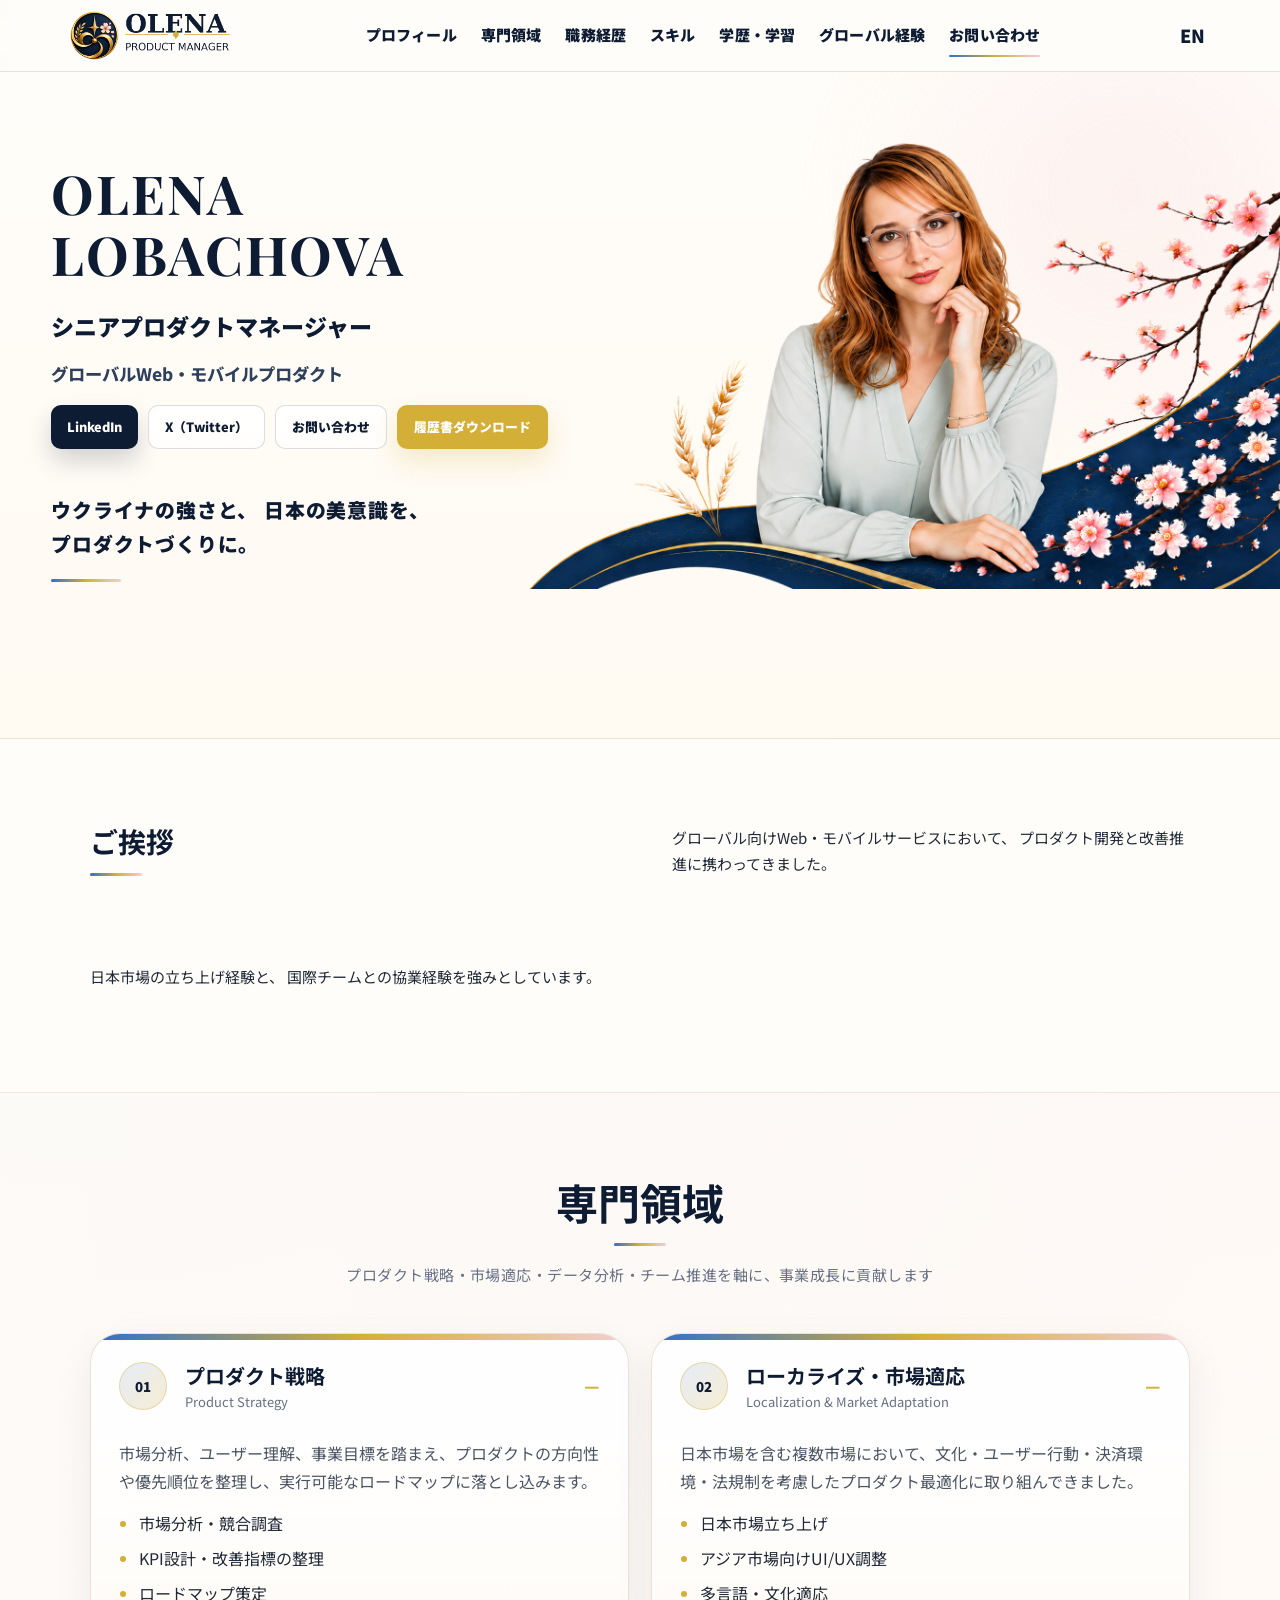
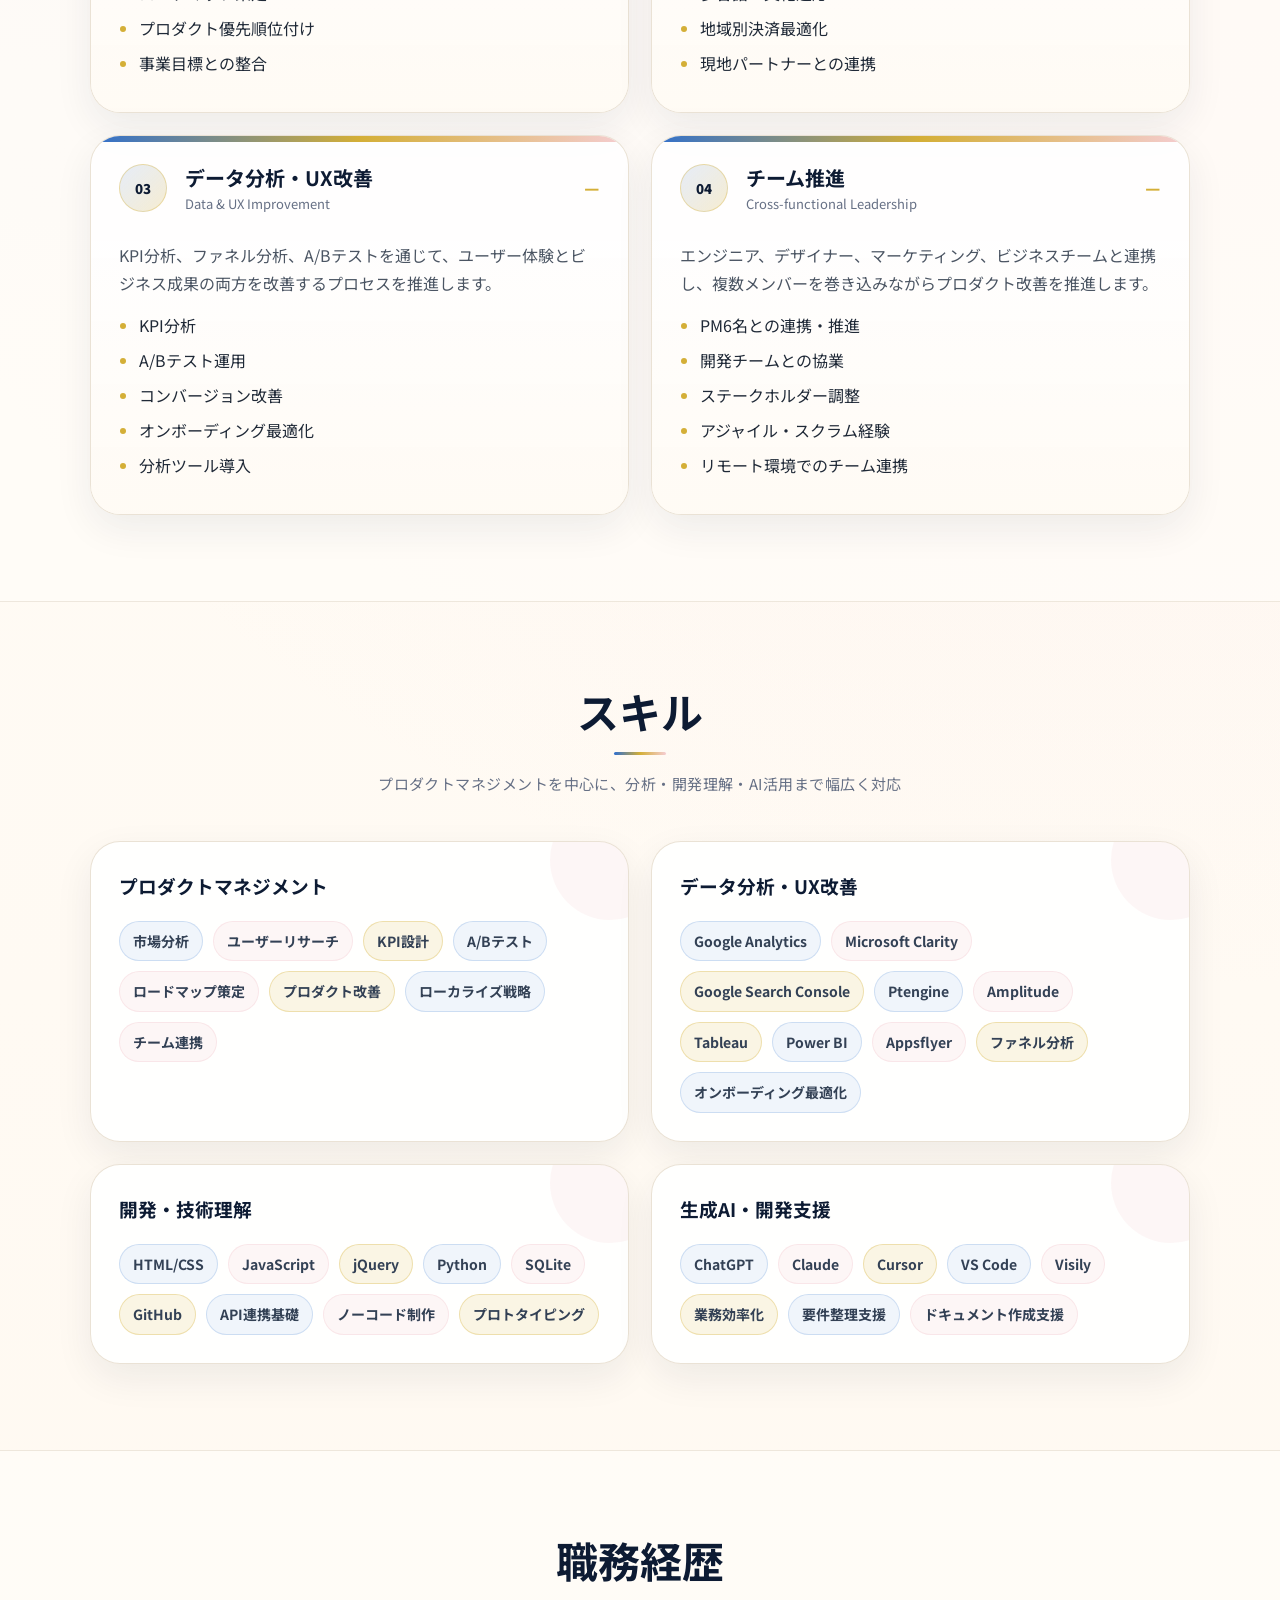
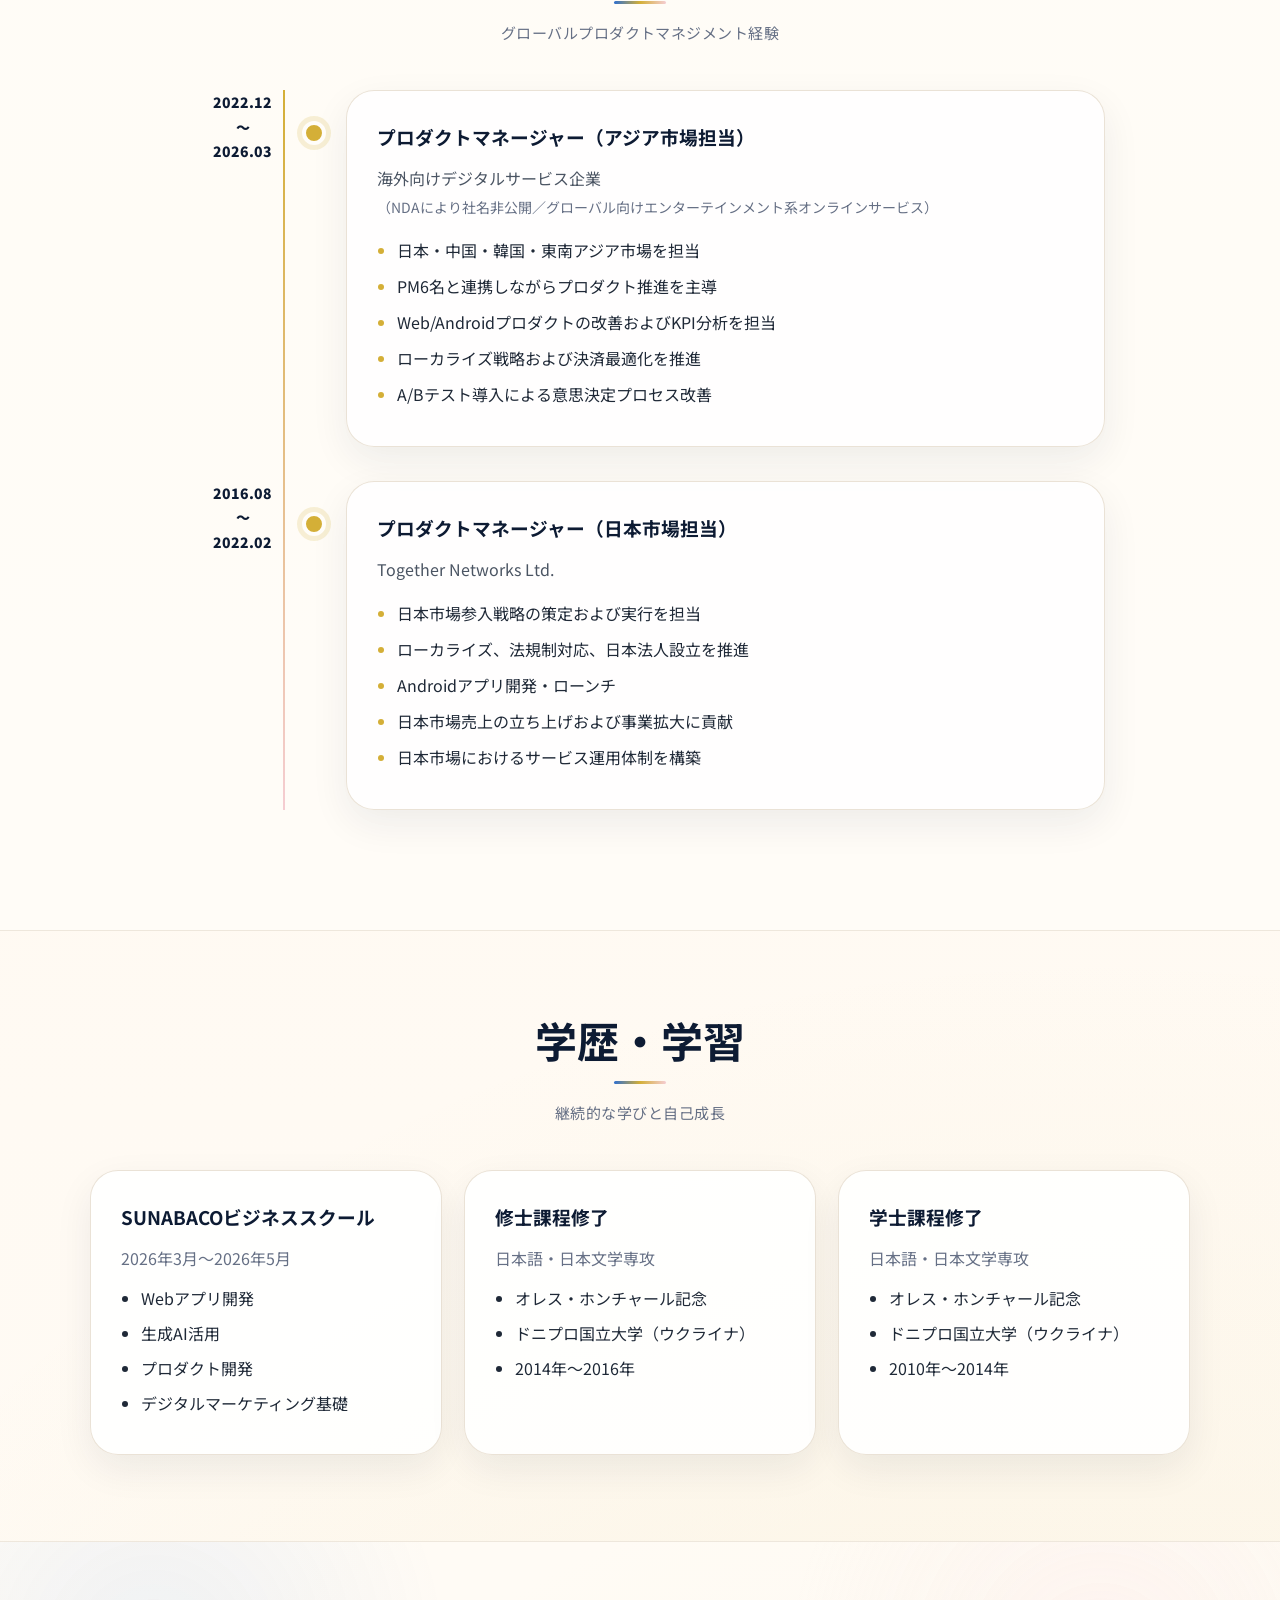
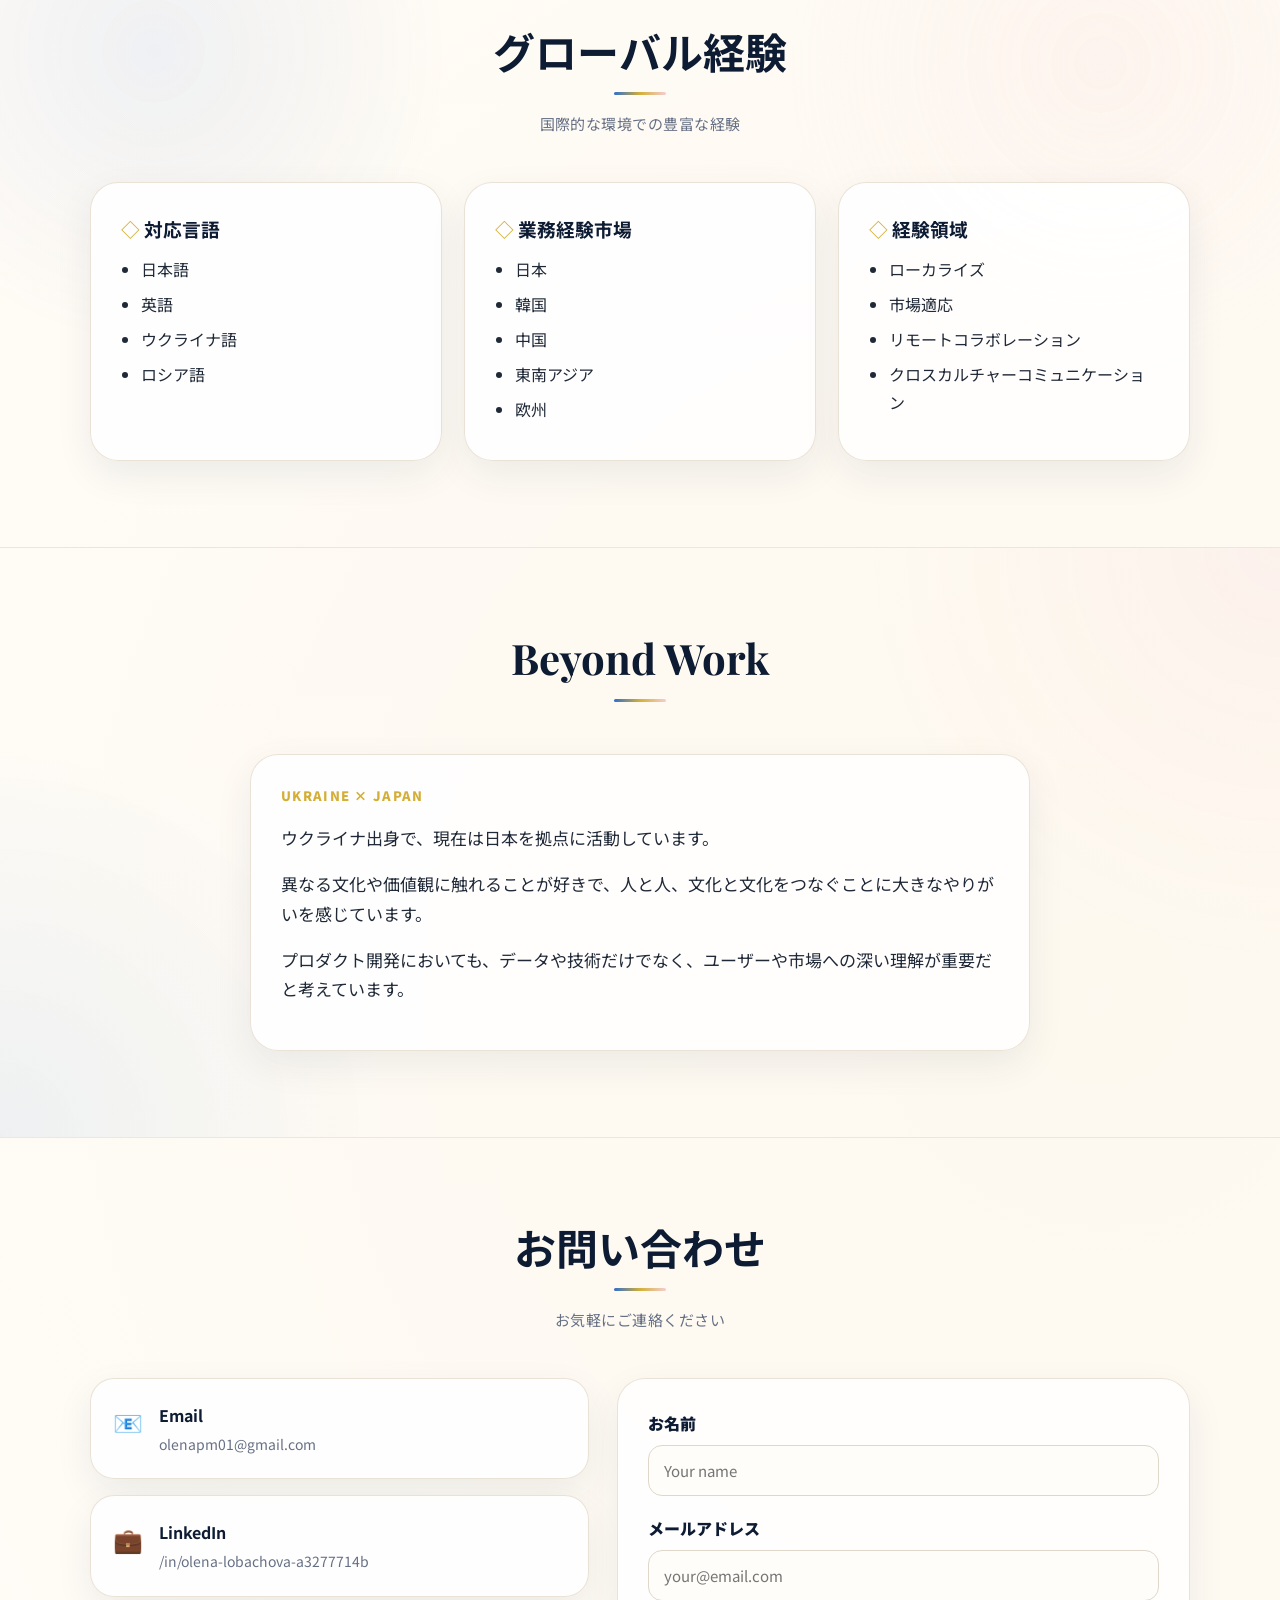
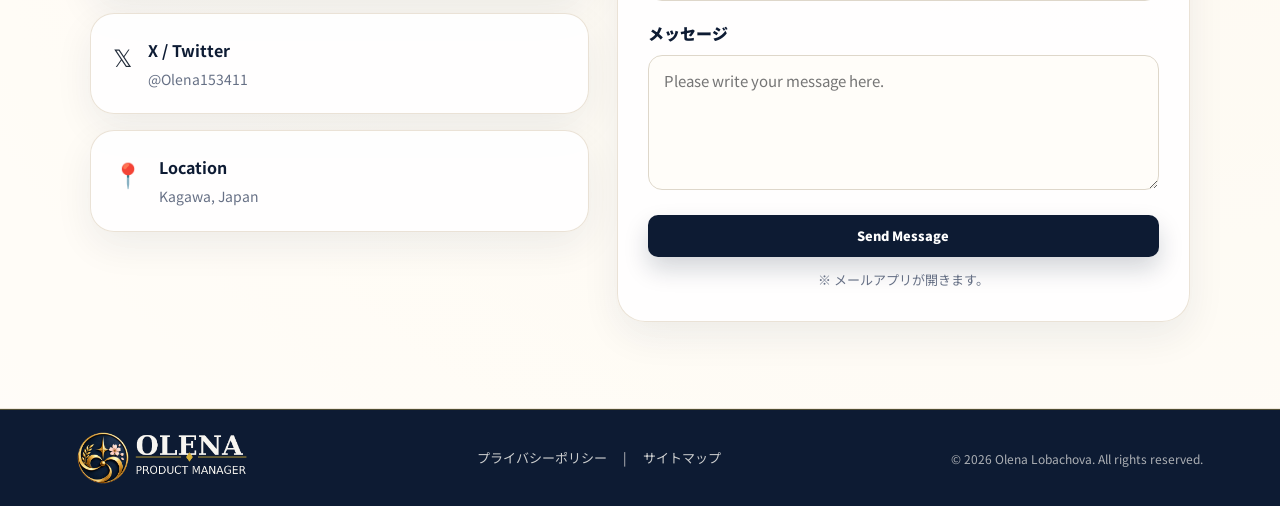
==== index.html @ eaf7e224 "Fix Bug with Menu, Add Resume_JA" ====
<!DOCTYPE html>
<html lang="ja">
<head>
    <meta charset="UTF-8">
    <meta name="viewport" content="width=device-width, initial-scale=1.0">

    <title>Olena Lobachova | Senior Product Manager</title>

    <meta name="description" content="Senior Product Manager based in Japan, specializing in global web and mobile products, product strategy, localization, KPI-driven improvement and cross-functional collaboration.">
    <meta name="keywords" content="Product Manager, Senior Product Manager, Global Products, Web Products, Mobile Products, Japan, Kagawa, Localization, Product Strategy, KPI, UX, AI Tools">
    <meta name="author" content="Olena Lobachova">

    <!-- Open Graph -->
    <meta property="og:title" content="Olena Lobachova | Senior Product Manager">
    <meta property="og:description" content="Senior Product Manager for global web and mobile products. Based in Japan.">
    <meta property="og:type" content="website">
    <meta property="og:image" content="assets/og-image.png">
    <meta property="og:url" content="https://your-github-username.github.io/your-repository-name/">

    <!-- Twitter / X Card -->
    <meta name="twitter:card" content="summary_large_image">
    <meta name="twitter:title" content="Olena Lobachova | Senior Product Manager">
    <meta name="twitter:description" content="Senior Product Manager for global web and mobile products. Based in Japan.">
    <meta name="twitter:image" content="assets/og-image.png">

    <!-- Favicon -->
    <link rel="icon" href="assets/favicon/favicon.ico" sizes="any">
    <link rel="icon" href="assets/favicon/favicon.svg" type="image/svg+xml">
    <link rel="apple-touch-icon" href="assets/favicon/apple-touch-icon.png">
    <link rel="manifest" href="assets/favicon/site.webmanifest">
    <meta name="theme-color" content="#0D1B33">

    <!-- Fonts -->
    <link rel="preconnect" href="https://fonts.googleapis.com">
    <link rel="preconnect" href="https://fonts.gstatic.com" crossorigin>
    <link href="https://fonts.googleapis.com/css2?family=Noto+Sans+JP:wght@400;500;700&family=Playfair+Display:wght@600;700&display=swap" rel="stylesheet">

    <link rel="stylesheet" href="css/style.css">
</head>

<body>

<div class="site-decor" aria-hidden="true">
    <div class="decor-circle decor-blue"></div>
    <div class="decor-circle decor-gold"></div>
    <div class="decor-circle decor-sakura"></div>
    <div class="ukraine-pattern"></div>
    <div class="japan-pattern"></div>
</div>

<header class="header">

    <a href="index.html" class="header-logo header-logo-desktop" aria-label="Olena Lobachova Home">
        <img src="assets/brand/logo-horizontal-light.png" alt="Olena Lobachova logo">
    </a>

    <a href="index.html" class="header-logo header-logo-mobile" aria-label="Olena Lobachova Home">
        <img src="assets/brand/logo-horizontal-light.png" alt="Olena Lobachova logo">
    </a>

    <nav class="desktop-nav">
        <a href="#about">プロフィール</a>
        <a href="#expertise">専門領域</a>
        <a href="#experience">職務経歴</a>
        <a href="#skills">スキル</a>
        <a href="#education">学歴・学習</a>
        <a href="#global">グローバル経験</a>
        <a href="#contact">お問い合わせ</a>
    </nav>

    <div class="header-right">

        <a href="en.html" id="langToggle" class="lang-btn">
            EN
        </a>

        <button id="menuBtn" class="menu-btn" aria-label="Open menu">
            <span></span>
            <span></span>
            <span></span>
        </button>

    </div>

</header>

<div id="menuOverlay" class="menu-overlay"></div>

<div id="mobileMenu" class="mobile-menu">

    <a href="#about" class="mobile-menu-link">
        <img src="assets/icons/profile.svg" alt="" class="mobile-menu-icon">
        <span>プロフィール</span>
    </a>

    <a href="#expertise" class="mobile-menu-link">
        <img src="assets/icons/expertise.svg" alt="" class="mobile-menu-icon">
        <span>専門領域</span>
    </a>

    <a href="#experience" class="mobile-menu-link">
        <img src="assets/icons/experience.svg" alt="" class="mobile-menu-icon">
        <span>職務経歴</span>
    </a>

    <a href="#skills" class="mobile-menu-link">
        <img src="assets/icons/skills.svg" alt="" class="mobile-menu-icon">
        <span>スキル</span>
    </a>

    <a href="#education" class="mobile-menu-link">
        <img src="assets/icons/education.svg" alt="" class="mobile-menu-icon">
        <span>学歴・学習</span>
    </a>

    <a href="#global" class="mobile-menu-link">
        <img src="assets/icons/global.svg" alt="" class="mobile-menu-icon">
        <span>グローバル経験</span>
    </a>

    <a href="#contact" class="mobile-menu-link">
        <img src="assets/icons/contact.svg" alt="" class="mobile-menu-icon">
        <span>お問い合わせ</span>
    </a>

    <div class="mobile-menu-cta">
        <a href="https://www.linkedin.com/in/olena-lobachova-a3277714b" target="_blank" rel="noopener">
            LinkedIn
        </a>

        <a href="https://x.com/Olena153411" target="_blank" rel="noopener">
            X (Twitter)
        </a>

        <a href="assets/cv/Olena_Lobachova_Resume_JA.pdf" target="_blank" rel="noopener">
            履歴書PDF
        </a>
    </div>

</div>

<section class="hero hero-approved">
    <div class="hero-content">

        <div class="hero-text">

            <h1>
                OLENA<br>
                LOBACHOVA
            </h1>

            <h2>シニアプロダクトマネージャー</h2>
            <p class="hero-role">グローバルWeb・モバイルプロダクト</p>

            <div class="hero-buttons">
                <a href="https://www.linkedin.com/in/olena-lobachova-a3277714b" class="btn-primary" target="_blank" rel="noopener">
                    LinkedIn
                </a>

                <a href="https://x.com/Olena153411" class="btn-secondary" target="_blank" rel="noopener">
                    X（Twitter）
                </a>

                <a href="#contact" class="btn-secondary">
                    お問い合わせ
                </a>

                <a href="assets/cv/Olena_Lobachova_Resume_JA.pdf" class="btn-gold" target="_blank" rel="noopener">
                    履歴書ダウンロード
                </a>
            </div>

            <p class="hero-statement hero-statement-jp">
                <span>ウクライナの強さと、</span>
                <span>日本の美意識を、</span>
                <span>プロダクトづくりに。</span>
            </p>

        </div>

        <div class="hero-visual">
            <img class="hero-profile hero-profile-desktop" src="assets/profile.png" alt="Olena Lobachova">
            <img class="hero-profile hero-profile-mobile" src="assets/decor/fuji-scene.png" alt="Fuji scene illustration">
        </div>

    </div>
</section>

<section id="about" class="section">

    <div class="container">

        <h2>ご挨拶</h2>

        <p>
            グローバル向けWeb・モバイルサービスにおいて、
            プロダクト開発と改善推進に携わってきました。
        </p>

        <p>
            日本市場の立ち上げ経験と、
            国際チームとの協業経験を強みとしています。
        </p>

    </div>

</section>

<section id="expertise" class="section section-soft">
    <div class="container">

        <h2>専門領域</h2>
        <p class="section-subtitle">
            プロダクト戦略・市場適応・データ分析・チーム推進を軸に、事業成長に貢献します
        </p>

        <div class="expertise-grid">

            <article class="expertise-card">
                <button class="expertise-toggle" type="button">
                    <span class="expertise-icon">01</span>
                    <span>
                        <strong>プロダクト戦略</strong>
                        <small>Product Strategy</small>
                    </span>
                </button>

                <div class="expertise-body">
                    <p>
                        市場分析、ユーザー理解、事業目標を踏まえ、プロダクトの方向性や優先順位を整理し、実行可能なロードマップに落とし込みます。
                    </p>
                    <ul>
                        <li>市場分析・競合調査</li>
                        <li>KPI設計・改善指標の整理</li>
                        <li>ロードマップ策定</li>
                        <li>プロダクト優先順位付け</li>
                        <li>事業目標との整合</li>
                    </ul>
                </div>
            </article>

            <article class="expertise-card">
                <button class="expertise-toggle" type="button">
                    <span class="expertise-icon">02</span>
                    <span>
                        <strong>ローカライズ・市場適応</strong>
                        <small>Localization & Market Adaptation</small>
                    </span>
                </button>

                <div class="expertise-body">
                    <p>
                        日本市場を含む複数市場において、文化・ユーザー行動・決済環境・法規制を考慮したプロダクト最適化に取り組んできました。
                    </p>
                    <ul>
                        <li>日本市場立ち上げ</li>
                        <li>アジア市場向けUI/UX調整</li>
                        <li>多言語・文化適応</li>
                        <li>地域別決済最適化</li>
                        <li>現地パートナーとの連携</li>
                    </ul>
                </div>
            </article>

            <article class="expertise-card">
                <button class="expertise-toggle" type="button">
                    <span class="expertise-icon">03</span>
                    <span>
                        <strong>データ分析・UX改善</strong>
                        <small>Data & UX Improvement</small>
                    </span>
                </button>

                <div class="expertise-body">
                    <p>
                        KPI分析、ファネル分析、A/Bテストを通じて、ユーザー体験とビジネス成果の両方を改善するプロセスを推進します。
                    </p>
                    <ul>
                        <li>KPI分析</li>
                        <li>A/Bテスト運用</li>
                        <li>コンバージョン改善</li>
                        <li>オンボーディング最適化</li>
                        <li>分析ツール導入</li>
                    </ul>
                </div>
            </article>

            <article class="expertise-card">
                <button class="expertise-toggle" type="button">
                    <span class="expertise-icon">04</span>
                    <span>
                        <strong>チーム推進</strong>
                        <small>Cross-functional Leadership</small>
                    </span>
                </button>

                <div class="expertise-body">
                    <p>
                        エンジニア、デザイナー、マーケティング、ビジネスチームと連携し、複数メンバーを巻き込みながらプロダクト改善を推進します。
                    </p>
                    <ul>
                        <li>PM6名との連携・推進</li>
                        <li>開発チームとの協業</li>
                        <li>ステークホルダー調整</li>
                        <li>アジャイル・スクラム経験</li>
                        <li>リモート環境でのチーム連携</li>
                    </ul>
                </div>
            </article>

        </div>

    </div>
</section>

<section id="skills" class="section">
    <div class="container">

        <h2>スキル</h2>
        <p class="section-subtitle">
            プロダクトマネジメントを中心に、分析・開発理解・AI活用まで幅広く対応
        </p>

        <div class="skills-board">

            <div class="skill-group">
                <h3>プロダクトマネジメント</h3>
                <div class="skill-tags">
                    <span>市場分析</span>
                    <span>ユーザーリサーチ</span>
                    <span>KPI設計</span>
                    <span>A/Bテスト</span>
                    <span>ロードマップ策定</span>
                    <span>プロダクト改善</span>
                    <span>ローカライズ戦略</span>
                    <span>チーム連携</span>
                </div>
            </div>

            <div class="skill-group">
                <h3>データ分析・UX改善</h3>
                <div class="skill-tags">
                    <span>Google Analytics</span>
                    <span>Microsoft Clarity</span>
                    <span>Google Search Console</span>
                    <span>Ptengine</span>
                    <span>Amplitude</span>
                    <span>Tableau</span>
                    <span>Power BI</span>
                    <span>Appsflyer</span>
                    <span>ファネル分析</span>
                    <span>オンボーディング最適化</span>
                </div>
            </div>

            <div class="skill-group">
                <h3>開発・技術理解</h3>
                <div class="skill-tags">
                    <span>HTML/CSS</span>
                    <span>JavaScript</span>
                    <span>jQuery</span>
                    <span>Python</span>
                    <span>SQLite</span>
                    <span>GitHub</span>
                    <span>API連携基礎</span>
                    <span>ノーコード制作</span>
                    <span>プロトタイピング</span>
                </div>
            </div>

            <div class="skill-group">
                <h3>生成AI・開発支援</h3>
                <div class="skill-tags">
                    <span>ChatGPT</span>
                    <span>Claude</span>
                    <span>Cursor</span>
                    <span>VS Code</span>
                    <span>Visily</span>
                    <span>業務効率化</span>
                    <span>要件整理支援</span>
                    <span>ドキュメント作成支援</span>
                </div>
            </div>

        </div>

    </div>
</section>

<section id="experience" class="section section-soft">
    <div class="container">
        <h2>職務経歴</h2>
        <p class="section-subtitle">グローバルプロダクトマネジメント経験</p>

        <div class="timeline">

            <div class="timeline-item">
                <div class="timeline-date">2022.12<br>〜<br>2026.03</div>

                <div class="timeline-card">
                    <h3>プロダクトマネージャー（アジア市場担当）</h3>
                    <p class="company">
                        海外向けデジタルサービス企業<br>
                        <span>（NDAにより社名非公開／グローバル向けエンターテインメント系オンラインサービス）</span>
                    </p>

                    <ul>
                        <li>日本・中国・韓国・東南アジア市場を担当</li>
                        <li>PM6名と連携しながらプロダクト推進を主導</li>
                        <li>Web/Androidプロダクトの改善およびKPI分析を担当</li>
                        <li>ローカライズ戦略および決済最適化を推進</li>
                        <li>A/Bテスト導入による意思決定プロセス改善</li>
                    </ul>
                </div>
            </div>

            <div class="timeline-item">
                <div class="timeline-date">2016.08<br>〜<br>2022.02</div>

                <div class="timeline-card">
                    <h3>プロダクトマネージャー（日本市場担当）</h3>
                    <p class="company">Together Networks Ltd.</p>

                    <ul>
                        <li>日本市場参入戦略の策定および実行を担当</li>
                        <li>ローカライズ、法規制対応、日本法人設立を推進</li>
                        <li>Androidアプリ開発・ローンチ</li>
                        <li>日本市場売上の立ち上げおよび事業拡大に貢献</li>
                        <li>日本市場におけるサービス運用体制を構築</li>
                    </ul>
                </div>
            </div>

        </div>
    </div>
</section>

<section id="education" class="section">
    <div class="container">
        <h2>学歴・学習</h2>
        <p class="section-subtitle">継続的な学びと自己成長</p>

        <div class="education-grid">

            <div class="education-card">
                <h3>SUNABACOビジネススクール</h3>
                <p>2026年3月〜2026年5月</p>
                <ul>
                    <li>Webアプリ開発</li>
                    <li>生成AI活用</li>
                    <li>プロダクト開発</li>
                    <li>デジタルマーケティング基礎</li>
                </ul>
            </div>

            <div class="education-card">
                <h3>修士課程修了</h3>
                <p>日本語・日本文学専攻</p>
                <ul>
                    <li>オレス・ホンチャール記念</li>
                    <li>ドニプロ国立大学（ウクライナ）</li>
                    <li>2014年〜2016年</li>
                </ul>
            </div>

            <div class="education-card">
                <h3>学士課程修了</h3>
                <p>日本語・日本文学専攻</p>
                <ul>
                    <li>オレス・ホンチャール記念</li>
                    <li>ドニプロ国立大学（ウクライナ）</li>
                    <li>2010年〜2014年</li>
                </ul>
            </div>

        </div>
    </div>
</section>

<section id="global" class="section section-soft global-section">
    <div class="container">
        <h2>グローバル経験</h2>
        <p class="section-subtitle">国際的な環境での豊富な経験</p>

        <div class="global-grid">

            <div class="global-card">
                <h3>対応言語</h3>
                <ul>
                    <li>日本語</li>
                    <li>英語</li>
                    <li>ウクライナ語</li>
                    <li>ロシア語</li>
                </ul>
            </div>

            <div class="global-card">
                <h3>業務経験市場</h3>
                <ul>
                    <li>日本</li>
                    <li>韓国</li>
                    <li>中国</li>
                    <li>東南アジア</li>
                    <li>欧州</li>
                </ul>
            </div>

            <div class="global-card">
                <h3>経験領域</h3>
                <ul>
                    <li>ローカライズ</li>
                    <li>市場適応</li>
                    <li>リモートコラボレーション</li>
                    <li>クロスカルチャーコミュニケーション</li>
                </ul>
            </div>

        </div>
    </div>
</section>

<section id="beyond" class="section beyond-section">
    <div class="container">
        <h2>Beyond Work</h2>

        <div class="beyond-card">
            <p>
                ウクライナ出身で、現在は日本を拠点に活動しています。
            </p>
            <p>
                異なる文化や価値観に触れることが好きで、人と人、文化と文化をつなぐことに大きなやりがいを感じています。
            </p>
            <p>
                プロダクト開発においても、データや技術だけでなく、ユーザーや市場への深い理解が重要だと考えています。
            </p>
        </div>
    </div>
</section>

<section id="contact" class="section section-soft">

    <div class="container">

        <h2>お問い合わせ</h2>
        <p class="section-subtitle">お気軽にご連絡ください</p>

        <div class="contact-layout">

            <div class="contact-info">

                <a class="contact-card" href="mailto:olenapm01@gmail.com">
                    <span>📧</span>
                    <div>
                        <strong>Email</strong>
                        <p>olenapm01@gmail.com</p>
                    </div>
                </a>

                <a class="contact-card" href="https://www.linkedin.com/in/olena-lobachova-a3277714b" target="_blank" rel="noopener">
                    <span>💼</span>
                    <div>
                        <strong>LinkedIn</strong>
                        <p>/in/olena-lobachova-a3277714b</p>
                    </div>
                </a>

                <a class="contact-card" href="https://x.com/Olena153411" target="_blank" rel="noopener">
                    <span>𝕏</span>
                    <div>
                        <strong>X / Twitter</strong>
                        <p>@Olena153411</p>
                    </div>
                </a>

                <div class="contact-card">
                    <span>📍</span>
                    <div>
                        <strong>Location</strong>
                        <p>Kagawa, Japan</p>
                    </div>
                </div>

            </div>

            <form class="contact-form" id="contactForm">

                <label for="name">お名前</label>
                <input type="text" id="name" name="name" placeholder="Your name" required>

                <label for="email">メールアドレス</label>
                <input type="email" id="email" name="email" placeholder="your@email.com" required>

                <label for="message">メッセージ</label>
                <textarea id="message" name="message" rows="5" placeholder="Please write your message here." required></textarea>

                <button type="submit" class="btn-primary form-btn">
                    Send Message
                </button>

                <p class="form-note">
                    ※ メールアプリが開きます。
                </p>

            </form>

        </div>

    </div>

</section>

<button id="backToTop" class="back-to-top" aria-label="Back to top">
    ↑
</button>

<footer class="site-footer">

    <div class="footer-inner">

        <div class="footer-brand">
            <picture>
                <source media="(max-width: 768px)" srcset="assets/brand/logo-mobile-dark.png">
                <img src="assets/brand/logo-horizontal-dark.png" alt="Olena Lobachova logo">
            </picture>
        </div>

        <div class="footer-links">
            <a href="#">プライバシーポリシー</a>
            <span>|</span>
            <a href="#">サイトマップ</a>
        </div>

        <p class="footer-copy">
            © 2026 Olena Lobachova. All rights reserved.
        </p>

    </div>

</footer>

<script src="js/main.js"></script>

</body>
</html>
---- css/style.css ----
/* =========================================================
   OLENA LOBACHOVA — Professional Profile Website
   Clean Style File
   Ukraine × Japan × Premium Product Manager
========================================================= */

/* =========================================================
   1. Brand variables
========================================================= */

:root{
    --navy:#0D1B33;
    --navy-soft:#1C2D4A;
    --blue:#2F6FCE;
    --gold:#D4AF37;
    --gold-soft:#F1D98A;
    --sakura:#F5CDD2;
    --sakura-soft:#FBE8EC;
    --ivory:#F8F6F1;
    --paper:#FFFDF9;
    --white:#FFFFFF;
    --ink:#1F2937;
    --muted:#667085;
    --line:#E8DFD1;

    --shadow:0 22px 60px rgba(13,27,51,.10);
    --soft-shadow:0 14px 38px rgba(13,27,51,.07);

    --radius-xl:34px;
    --radius-lg:26px;
    --radius-md:18px;
}

/* =========================================================
   2. Base
========================================================= */

*{
    margin:0;
    padding:0;
    box-sizing:border-box;
}

html{
    scroll-behavior:smooth;
}

body{
    font-family:"Noto Sans JP", sans-serif;
    color:var(--ink);
    line-height:1.75;
    background:
        radial-gradient(circle at 8% 8%, rgba(47,111,206,.08), transparent 24%),
        radial-gradient(circle at 95% 15%, rgba(245,205,210,.24), transparent 26%),
        radial-gradient(circle at 86% 84%, rgba(212,175,55,.16), transparent 28%),
        linear-gradient(180deg,#fffdf9 0%,#fff9f1 50%,#fffdf9 100%);
    overflow-x:hidden;
}

a{
    color:inherit;
}

img{
    max-width:100%;
    display:block;
}

button,
input,
textarea{
    font-family:inherit;
}

.container{
    width:min(1100px,90%);
    margin:0 auto;
}

/* =========================================================
   3. Decorative background
========================================================= */

.site-decor{
    position:fixed;
    inset:0;
    pointer-events:none;
    z-index:-10;
    overflow:hidden;
}

.decor-circle{
    position:absolute;
    border-radius:999px;
    filter:blur(1px);
}

.decor-blue{
    width:340px;
    height:340px;
    left:-170px;
    top:170px;
    background:rgba(47,111,206,.08);
}

.decor-gold{
    width:280px;
    height:280px;
    right:-130px;
    top:42%;
    background:rgba(212,175,55,.12);
}

.decor-sakura{
    width:360px;
    height:360px;
    right:-170px;
    bottom:80px;
    background:rgba(245,205,210,.18);
}

.ukraine-pattern{
    position:fixed;
    left:0;
    top:0;
    width:8px;
    height:100vh;
    background:
        repeating-linear-gradient(
            to bottom,
            rgba(47,111,206,.52) 0 18px,
            rgba(212,175,55,.52) 18px 36px,
            transparent 36px 54px
        );
    opacity:.16;
}

.japan-pattern{
    position:fixed;
    right:5.5%;
    top:112px;
    width:156px;
    height:156px;
    border:1px solid rgba(212,175,55,.22);
    border-radius:50%;
    opacity:.38;
}

.japan-pattern::before{
    content:"";
    position:absolute;
    inset:20px;
    border:1px solid rgba(245,205,210,.42);
    border-radius:50%;
}

.japan-pattern::after{
    content:"桜";
    position:absolute;
    right:-8px;
    bottom:8px;
    font-size:28px;
    color:rgba(212,175,55,.45);
}

/* =========================================================
   4. Header
========================================================= */

.header{
    position:sticky;
    top:0;
    z-index:1000;

    width:100%;
    min-height:96px;
    padding:18px 6%;

    display:grid;
    grid-template-columns:auto 1fr auto;
    align-items:center;
    gap:32px;

    background:rgba(255,253,249,.94);
    backdrop-filter:blur(18px);
    border-bottom:1px solid rgba(232,223,209,.88);
}

.header-logo{
    display:inline-flex;
    align-items:center;
    justify-content:flex-start;
    flex-shrink:0;
    text-decoration:none;
}

.header-logo img{
    display:block;
    width:100%;
    height:auto;
    object-fit:contain;
}

.header-logo-desktop{
    width:250px;
    max-width:250px;
}

.header-logo-mobile{
    display:none;
}

.desktop-nav{
    display:flex;
    justify-content:center;
    align-items:center;
    gap:24px;
}

.desktop-nav a{
    text-decoration:none;
    font-size:14px;
    font-weight:800;
    color:var(--navy);
    position:relative;
    transition:.25s ease;
}

.desktop-nav a::after{
    content:"";
    position:absolute;
    left:0;
    bottom:-8px;
    width:0;
    height:2px;
    border-radius:999px;
    background:linear-gradient(90deg,var(--blue),var(--gold),var(--sakura));
    transition:.25s ease;
}

.desktop-nav a:hover::after,
.desktop-nav a.active::after{
    width:100%;
}

.header-right{
    display:flex;
    align-items:center;
    justify-content:flex-end;
    gap:16px;
}

.lang-btn{
    display:inline-flex;
    align-items:center;
    justify-content:center;

    text-decoration:none;
    font-size:18px;
    font-weight:900;
    color:var(--navy);

    background:transparent;
    border:none;
    padding:0;
    min-width:34px;
    height:44px;
}

.menu-btn{
    display:none;
    align-items:center;
    justify-content:center;

    width:56px;
    height:56px;

    border:none;
    border-radius:50%;
    background:#F1ECE3;
    color:var(--navy);

    font-size:26px;
    line-height:1;
    cursor:pointer;

    box-shadow:0 8px 20px rgba(13,27,51,.08);
}

.mobile-menu{
    display:none;
}

/* =========================================================
   5. Hero
========================================================= */

.hero-approved{
    width:100%;
    min-height:720px;
    margin:0;
    padding:0;
    display:block;
    background:
        radial-gradient(circle at 88% 18%, rgba(245,205,210,.22), transparent 26%),
        linear-gradient(180deg,#fffdf9 0%,#fffaf2 100%);
    border-bottom:1px solid rgba(232,223,209,.86);
    overflow:hidden;
}

.hero-approved .hero-content{
    width:min(1180px,92%);
    min-height:720px;
    margin:0 auto;

    display:grid;
    grid-template-columns:0.95fr 1.05fr;
    align-items:center;
    gap:52px;

    position:relative;
}

.hero-text{
    position:relative;
    z-index:5;
}

.hero-approved h1{
    font-family:"Playfair Display","Noto Sans JP",serif;
    font-size:64px;
    line-height:1.04;
    color:var(--navy);
    letter-spacing:.035em;
    margin-bottom:18px;
}

.hero-approved h2{
    font-size:24px;
    font-weight:900;
    color:var(--navy);
    margin-bottom:8px;
}

.hero-role{
    font-size:18px;
    font-weight:800;
    color:#2f405c;
    margin-bottom:22px;
}

.hero-location{
    display:flex;
    flex-wrap:wrap;
    align-items:center;
    gap:14px;
    color:#5b667a;
    font-size:14px;
    font-weight:800;
    margin-bottom:26px;
}

.hero-location span + span{
    padding-left:14px;
    border-left:1px solid rgba(212,175,55,.55);
}

.hero-buttons{
    display:flex;
    flex-wrap:wrap;
    gap:12px;
    max-width:540px;
    margin-bottom:54px;
}

.btn-primary,
.btn-secondary,
.btn-gold{
    min-height:46px;
    padding:12px 20px;
    border-radius:10px;
    font-size:14px;
    font-weight:900;
    text-decoration:none;

    display:inline-flex;
    align-items:center;
    justify-content:center;

    transition:.22s ease;
}

.btn-primary{
    background:var(--navy);
    color:white;
    box-shadow:0 12px 24px rgba(13,27,51,.18);
}

.btn-secondary{
    background:rgba(255,255,255,.78);
    border:1px solid rgba(13,27,51,.14);
    color:var(--navy);
}

.btn-gold{
    background:var(--gold);
    border:1px solid rgba(212,175,55,.42);
    color:white;
    box-shadow:0 12px 26px rgba(212,175,55,.24);
}

.btn-primary:hover,
.btn-secondary:hover,
.btn-gold:hover{
    transform:translateY(-2px);
}

.hero-statement{
    font-size:20px;
    line-height:1.8;
    color:var(--navy);
    font-weight:900;
    letter-spacing:.04em;
    position:relative;
    padding-bottom:18px;
}

.hero-statement::after{
    content:"";
    display:block;
    width:70px;
    height:3px;
    margin-top:18px;
    border-radius:999px;
    background:linear-gradient(90deg,var(--blue),var(--gold),var(--sakura));
}

.hero-statement-jp span{
    display:inline;
}

.hero-statement-jp span:nth-child(2)::after{
    content:"";
    display:block;
}

/* Hero visual */

.hero-visual{
    position:relative;
    min-height:640px;
    z-index:3;
}

.hero-profile{
    display:block;
    width:100%;
    height:auto;
}

.hero-wave-floral{
    display:none;
}

/* Hide old CSS decorative placeholders if still in HTML */

.hero-wave,
.mount-fuji,
.sakura-branch,
.sunflower-accent,
.ua-ribbon,
.hero-meta,
.hero-kicker,
.tag,
.location{
    display:none !important;
}

/* =========================================================
   6. Sections
========================================================= */

.section{
    width:100%;
    margin:0;
    padding:86px 0;
    position:relative;
}

.section-soft{
    background:rgba(255,253,249,.72);
    border-top:1px solid rgba(232,223,209,.72);
    border-bottom:1px solid rgba(232,223,209,.72);
}

.section h2{
    font-family:"Playfair Display","Noto Sans JP",serif;
    color:var(--navy);
    text-align:center;
    font-size:42px;
    line-height:1.15;
    margin-bottom:52px;
}

.section h2::after{
    content:"";
    display:block;
    width:52px;
    height:3px;
    margin:16px auto 0;
    border-radius:999px;
    background:linear-gradient(90deg,var(--blue),var(--gold),var(--sakura));
}

.section-subtitle{
    text-align:center;
    color:var(--muted);
    margin-top:-36px;
    margin-bottom:44px;
    font-size:15px;
    letter-spacing:.03em;
}

/* =========================================================
   7. About
========================================================= */

#about{
    background:#fffdf9;
}

#about .container{
    display:grid;
    grid-template-columns:1fr 1fr;
    gap:64px;
    max-width:1100px;
}

#about h2{
    text-align:left;
    margin-bottom:24px;
    font-family:"Noto Sans JP", sans-serif;
    font-size:28px;
}

#about h2::after{
    margin-left:0;
}

#about p{
    margin-bottom:16px;
    font-size:15px;
}

/* =========================================================
   8. Expertise
========================================================= */

.expertise-grid{
    display:grid;
    grid-template-columns:repeat(2,1fr);
    gap:22px;
}

.expertise-card{
    background:rgba(255,255,255,.88);
    border:1px solid rgba(232,223,209,.9);
    border-radius:30px;
    box-shadow:var(--soft-shadow);
    overflow:hidden;
    position:relative;
    transition:.28s ease;
}

.expertise-card::before{
    content:"";
    position:absolute;
    inset:0 0 auto 0;
    height:6px;
    background:linear-gradient(90deg,var(--blue),var(--gold),var(--sakura));
}

.expertise-card:hover{
    transform:translateY(-5px);
    box-shadow:0 24px 54px rgba(13,27,51,.12);
}

.expertise-toggle{
    width:100%;
    border:none;
    background:transparent;
    padding:28px;
    display:flex;
    align-items:center;
    gap:18px;
    text-align:left;
    cursor:pointer;
    font-family:inherit;
    color:var(--navy);
}

.expertise-icon{
    width:48px;
    height:48px;
    flex:0 0 48px;
    border-radius:50%;
    background:
        linear-gradient(135deg,rgba(47,111,206,.12),rgba(212,175,55,.22));
    border:1px solid rgba(212,175,55,.35);
    display:flex;
    align-items:center;
    justify-content:center;
    font-weight:900;
    color:var(--navy);
}

.expertise-toggle strong{
    display:block;
    font-size:20px;
    line-height:1.35;
}

.expertise-toggle small{
    display:block;
    color:var(--muted);
    margin-top:3px;
    font-size:13px;
}

.expertise-toggle::after{
    content:"+";
    margin-left:auto;
    color:var(--gold);
    font-size:28px;
    font-weight:400;
    line-height:1;
}

.expertise-card.open .expertise-toggle::after{
    content:"−";
}

.expertise-body{
    max-height:0;
    overflow:hidden;
    transition:max-height .35s ease;
    background:
        linear-gradient(180deg,rgba(255,255,255,.28),rgba(255,250,242,.82));
}

.expertise-body p{
    padding:0 28px 14px;
    color:#4b5563;
}

.expertise-body ul{
    padding:0 28px 28px 48px;
}

.expertise-body li{
    margin-bottom:7px;
}

.expertise-body li::marker{
    color:var(--gold);
}

/* =========================================================
   9. Experience timeline
========================================================= */

.timeline{
    max-width:930px;
    margin:auto;
    position:relative;
}

.timeline::before{
    content:"";
    position:absolute;
    left:108px;
    top:0;
    bottom:0;
    width:2px;
    background:linear-gradient(var(--gold),var(--sakura));
}

.timeline-item{
    display:grid;
    grid-template-columns:135px 1fr;
    gap:36px;
    margin-bottom:34px;
    position:relative;
}

.timeline-date{
    color:var(--navy);
    font-weight:900;
    text-align:center;
    font-size:14px;
}

.timeline-card{
    padding:30px;
    border-radius:28px;
    background:rgba(255,255,255,.88);
    border:1px solid rgba(232,223,209,.88);
    box-shadow:var(--soft-shadow);
    position:relative;
    transition:.28s ease;
}

.timeline-card::before{
    content:"";
    position:absolute;
    left:-45px;
    top:30px;
    width:16px;
    height:16px;
    border-radius:50%;
    background:var(--gold);
    border:4px solid var(--paper);
    box-shadow:0 0 0 5px rgba(212,175,55,.18);
}

.timeline-card:hover{
    transform:translateY(-5px);
}

.timeline-card h3{
    color:var(--navy);
    margin-bottom:10px;
}

.company{
    color:#4b5563;
    margin-bottom:16px;
}

.company span{
    color:var(--muted);
    font-size:14px;
}

.timeline-card ul{
    padding-left:20px;
}

.timeline-card li{
    margin-bottom:8px;
}

.timeline-card li::marker{
    color:var(--gold);
}

/* =========================================================
   10. Skills
========================================================= */

.skills-board{
    display:grid;
    grid-template-columns:repeat(2,1fr);
    gap:22px;
}

.skill-group{
    background:rgba(255,255,255,.88);
    border:1px solid rgba(232,223,209,.9);
    border-radius:30px;
    box-shadow:var(--soft-shadow);
    padding:28px;
    position:relative;
    overflow:hidden;
}

.skill-group::before{
    content:"";
    position:absolute;
    right:-42px;
    top:-42px;
    width:120px;
    height:120px;
    border-radius:50%;
    background:rgba(245,205,210,.18);
}

.skill-group h3{
    color:var(--navy);
    margin-bottom:18px;
    position:relative;
    z-index:1;
}

.skill-tags{
    display:flex;
    flex-wrap:wrap;
    gap:10px;
    position:relative;
    z-index:1;
}

.skill-tags span{
    display:inline-flex;
    align-items:center;
    min-height:34px;
    padding:7px 13px;
    border-radius:999px;
    background:#fffaf2;
    border:1px solid rgba(212,175,55,.32);
    color:#334155;
    font-size:14px;
    font-weight:700;
}

.skill-tags span:nth-child(3n+1){
    background:rgba(47,111,206,.07);
    border-color:rgba(47,111,206,.18);
}

.skill-tags span:nth-child(3n+2){
    background:rgba(245,205,210,.18);
    border-color:rgba(245,205,210,.38);
}

.skill-tags span:nth-child(3n+3){
    background:rgba(212,175,55,.13);
    border-color:rgba(212,175,55,.32);
}

/* =========================================================
   11. Education / Global / Beyond
========================================================= */

.education-grid,
.global-grid{
    display:grid;
    grid-template-columns:repeat(3,1fr);
    gap:22px;
}

.education-card,
.global-card,
.beyond-card{
    padding:30px;
    border-radius:28px;
    background:rgba(255,255,255,.88);
    border:1px solid rgba(232,223,209,.88);
    box-shadow:var(--soft-shadow);
    transition:.28s ease;
}

.education-card:hover,
.global-card:hover{
    transform:translateY(-5px);
}

.education-card h3,
.global-card h3{
    color:var(--navy);
    margin-bottom:10px;
}

.education-card p{
    color:var(--muted);
    margin-bottom:12px;
}

.education-card ul,
.global-card ul{
    padding-left:20px;
}

.education-card li,
.global-card li{
    margin-bottom:7px;
}

.global-section{
    background:
        radial-gradient(circle at 12% 18%, rgba(47,111,206,.08), transparent 24%),
        radial-gradient(circle at 86% 20%, rgba(245,205,210,.16), transparent 26%),
        rgba(255,253,249,.72);
}

.global-card h3::before{
    content:"◇ ";
    color:var(--gold);
}

.beyond-section{
    background:
        radial-gradient(circle at left bottom, rgba(47,111,206,.08), transparent 28%),
        radial-gradient(circle at right top, rgba(245,205,210,.18), transparent 30%),
        rgba(255,253,249,.72);
}

.beyond-card{
    max-width:780px;
    margin:auto;
    font-size:17px;
}

.beyond-card::before{
    content:"Ukraine × Japan";
    display:block;
    color:var(--gold);
    font-size:13px;
    font-weight:900;
    letter-spacing:.10em;
    text-transform:uppercase;
    margin-bottom:16px;
}

.beyond-card p{
    margin-bottom:16px;
}

/* =========================================================
   12. Contact
========================================================= */

.contact-layout{
    display:grid;
    grid-template-columns:1fr 1.15fr;
    gap:28px;
    align-items:start;
}

.contact-info{
    display:grid;
    gap:16px;
}

.contact-card{
    display:flex;
    align-items:flex-start;
    gap:16px;
    padding:22px;
    border-radius:24px;
    background:rgba(255,255,255,.88);
    border:1px solid rgba(232,223,209,.88);
    box-shadow:var(--soft-shadow);
    text-decoration:none;
    color:var(--ink);
    transition:.25s ease;
}

.contact-card:hover{
    transform:translateY(-4px);
}

.contact-card span{
    font-size:24px;
}

.contact-card strong{
    color:var(--navy);
}

.contact-card p{
    color:var(--muted);
    font-size:14px;
    margin-top:3px;
    word-break:break-word;
}

.contact-form{
    padding:30px;
    border-radius:28px;
    background:rgba(255,255,255,.88);
    border:1px solid rgba(232,223,209,.88);
    box-shadow:var(--soft-shadow);
}

.contact-form label{
    display:block;
    margin-bottom:8px;
    color:var(--navy);
    font-weight:900;
}

.contact-form input,
.contact-form textarea{
    width:100%;
    padding:14px 15px;
    margin-bottom:18px;
    border:1px solid #ded7ca;
    border-radius:14px;
    background:#fffdf9;
    font-family:inherit;
    font-size:15px;
}

.contact-form input:focus,
.contact-form textarea:focus{
    outline:none;
    border-color:var(--gold);
    box-shadow:0 0 0 4px rgba(212,175,55,.16);
}

.form-btn{
    width:100%;
    border:none;
    cursor:pointer;
    font-family:inherit;
    font-size:16px;
}

.form-note{
    margin-top:12px;
    color:var(--muted);
    font-size:13px;
    text-align:center;
}

/* =========================================================
   13. Footer
========================================================= */

footer{
    width:100%;
    margin:0;
    padding:0;
}

.site-footer{
    background:var(--navy);
    color:var(--ivory);
    border-top:1px solid rgba(212,175,55,.35);
}

.footer-inner{
    width:min(1100px,90%);
    margin:0 auto;
    padding:46px 0 36px;
    display:flex;
    flex-direction:column;
    align-items:center;
    gap:22px;
    text-align:center;
}

.footer-brand img{
    max-width:380px;
    width:100%;
    height:auto;
    display:block;
}

.footer-links{
    display:flex;
    align-items:center;
    justify-content:center;
    gap:14px;
    color:rgba(248,246,241,.82);
    font-size:14px;
}

.footer-links a{
    color:rgba(248,246,241,.82);
    text-decoration:none;
}

.footer-links a:hover{
    color:var(--gold);
}

.footer-copy{
    color:rgba(248,246,241,.72);
    font-size:13px;
}

/* =========================================================
   14. Back to top / animations
========================================================= */

.back-to-top{
    position:fixed;
    right:24px;
    bottom:24px;
    width:48px;
    height:48px;
    border:none;
    border-radius:50%;
    background:linear-gradient(135deg,var(--navy),#213f69);
    color:white;
    font-size:20px;
    cursor:pointer;
    box-shadow:0 16px 34px rgba(13,27,51,.25);
    opacity:0;
    pointer-events:none;
    transform:translateY(12px);
    transition:.25s ease;
    z-index:1100;
}

.back-to-top.show{
    opacity:1;
    pointer-events:auto;
    transform:translateY(0);
}

.reveal{
    opacity:0;
    transform:translateY(28px);
    transition:opacity .75s ease, transform .75s ease;
}

.reveal.active{
    opacity:1;
    transform:translateY(0);
}

/* =========================================================
   15. Responsive
========================================================= */

@media (max-width:1200px){

    .header-logo-desktop{
        width:220px;
        max-width:220px;
    }

    .desktop-nav{
        gap:16px;
    }

    .desktop-nav a{
        font-size:12px;
    }
}

@media (max-width:1024px){

    .hero-approved .hero-content{
        grid-template-columns:1fr;
        min-height:auto;
        padding:60px 0 0;
    }

    .hero-visual{
        min-height:560px;
    }

    .portrait-card{
        right:12%;
    }

    .expertise-grid,
    .skills-board{
        grid-template-columns:1fr;
    }

    .education-grid,
    .global-grid{
        grid-template-columns:1fr;
    }

    .contact-layout{
        grid-template-columns:1fr;
    }
}

@media (max-width:768px){

    body{
        background:
            radial-gradient(circle at 50% 0%, rgba(245,205,210,.22), transparent 30%),
            radial-gradient(circle at 0% 34%, rgba(47,111,206,.08), transparent 28%),
            linear-gradient(180deg,#fffdf9,#fff9f1);
    }

    .ukraine-pattern{
        width:6px;
        opacity:.14;
    }

    .japan-pattern{
        width:88px;
        height:88px;
        top:92px;
        right:14px;
        opacity:.28;
    }

    /* Mobile header */

    .header{
        display:flex;
        align-items:center;
        justify-content:space-between;

        min-height:96px;
        padding:16px 24px;
        gap:14px;
    }

    .header-logo-desktop{
        display:flex;
        width:176px;
        max-width:176px;
        flex:0 0 176px;
        align-items:center;
    }

    .header-logo-desktop img{
        width:176px;
        max-width:none;
        height:auto;
        transform:translateY(3px);
    }

    .header-logo-mobile{
        display:none !important;
    }

    .desktop-nav{
        display:none;
    }

    .header-right{
        display:flex;
        align-items:center;
        justify-content:flex-end;
        gap:14px;
        height:58px;
    }

    .lang-btn{
        height:54px;
        min-width:34px;
        font-size:20px;
        line-height:1;
    }

    .menu-btn{
        display:flex;
        width:54px;
        height:54px;
        font-size:25px;
        position:relative;
        flex-direction:column;
        gap:6px;
    }

    .menu-btn span{
    display:block;
    width:22px;
    height:3px;
    border-radius:999px;
    background:var(--navy);
    transition:.25s ease;
    }

    .menu-btn.open span:nth-child(1){
    transform:translateY(9px) rotate(45deg);
    }
    
    .menu-btn.open span:nth-child(2){
    opacity:0;
    }
    
    .menu-btn.open span:nth-child(3){
    transform:translateY(-9px) rotate(-45deg);
    }

    .menu-overlay {
    position: fixed;
    inset: 0;
    background: rgba(13, 27, 51, 0.36);
    opacity: 0;
    visibility: hidden;
    transition: opacity .3s ease, visibility .3s ease;
    z-index: 998;
    }

    .menu-overlay.active {
    opacity: 1;
    visibility: visible;
    }

    .mobile-menu {
    position: fixed;
    top: 108px;
    right: 10px;

    width: calc(100% - 44px);
    max-width: 300px;

    margin: 0;
    padding: 16px 26px;

    display: flex;
    flex-direction: column;
    gap: 0;

    background: rgba(255, 253, 249, .98);
    border: 1px solid rgba(232, 223, 209, .88);
    border-radius: 24px;
    box-shadow: 0 18px 38px rgba(13, 27, 51, .14);
    backdrop-filter: blur(18px);

    transform: translateX(calc(100% + 24px));
    transition: transform .35s ease;
    z-index: 999;
    }

    .mobile-menu.active {
    transform: translateX(0);
    }

    .mobile-menu a {
    text-decoration: none;
    color: var(--navy);
    padding: 8px 2px;
    border-bottom: 1px solid rgba(232, 223, 209, .72);
    font-weight: 800;
    font-size: 15px;
    }

    .mobile-menu-link {
    display: flex;
    align-items: center;
    gap: 14px;
    }

    .mobile-menu-icon {
    width: 20px;
    height: 20px;
    flex-shrink: 0;
    }

    .mobile-menu-cta {
    display: grid;
    grid-template-columns: 1fr 1fr;
    gap: 8px;
    padding-top: 14px;
    margin-top: 8px;
    }

    .mobile-menu-cta a {
    border-bottom: none;
    border-radius: 10px;
    padding: 8px 10px;
    min-height: 38px;

    display: flex;
    align-items: center;
    justify-content: center;

    text-align: center;
    font-size: 13px;
    font-weight: 900;
    background: rgba(255,255,255,.76);
    border: 1px solid rgba(13,27,51,.14);
    }

    .mobile-menu-cta a:first-child {
    background: var(--navy);
    color: white;
    border-color: var(--navy);
    }

    .mobile-menu-cta a:last-child {
    grid-column: 1 / -1;
    }

    /* Mobile hero */

    .hero-approved{
    min-height:auto;
    border-bottom:1px solid rgba(232,223,209,.86);
    }

    .hero-approved .hero-content{
    width:100%;
    min-height:auto;
    display:grid;
    grid-template-columns:1fr;
    padding:0;
    }

    .hero-approved .hero-text{
    order:1;
    width:88%;
    margin:0 auto;
    padding:30px 0 0px;
    text-align:center;
    }

    .hero-approved h1{
    font-size:32px;
    line-height:1.12;
    letter-spacing:.08em;
    margin-bottom:18px;
    }

    .hero-approved h2{
    font-size:16px;
    margin-bottom:6px;
    }

    .hero-role{
    font-size:12px;
    margin-bottom:22px;
    }

    .hero-location{
    display:block;
    font-size:12px;
    margin-bottom:22px;
    }

    .hero-location span{
    display:block;
    margin-bottom:6px;
    }

    .hero-location span + span{
    padding-left:0;
    border-left:none;
    }

    .hero-buttons{
    display:grid;
    grid-template-columns:1fr;
    gap:10px;
    max-width:190px;
    margin:0 auto 44px;
    margin-bottom:28px;
    }

    .btn-primary,
    .btn-secondary,
    .btn-gold{
    width:100%;
    min-height:42px;
    padding:10px 12px;
    font-size:12px;
    border-radius:8px;
    }

    .hero-statement{
    font-family:"Noto Serif JP","Playfair Display",serif;
    font-size:17px;
    line-height:2.05;
    font-weight:700;
    letter-spacing:.12em;
    text-align:center;
    padding-bottom:0;
    }

    .hero-statement::after{
    content:none;
    }

    .hero-statement-jp span{
    display:block;
    }

    .hero-statement-en{
        font-family:"Playfair Display","Noto Sans JP",serif;
        font-size:17px;
        line-height:2;
        letter-spacing:.08em;
        font-weight:700;
        font-style:italic;
        max-width:320px;
        margin:0 auto;
    }

    .hero-visual{
    order:2;
    width:100%;
    min-height:0;
    line-height:0;
    overflow:hidden;
    display:block;
    padding:0;
    margin-top:-80px;
    }

    .hero-profile-desktop{
    display:none !important;
    }

    .hero-profile-mobile{
    display:block;
    width:100%;
    max-width:none;
    height:auto;
    margin:0;
    }

    /* Mobile sections */

    .section{
        padding:64px 0;
    }

    .section h2{
        font-size:32px;
        margin-bottom:44px;
    }

    .section-subtitle{
        margin-top:-28px;
        margin-bottom:30px;
        font-size:14px;
    }

    #about .container{
        grid-template-columns:1fr;
        gap:30px;
    }

    #about h2{
        text-align:center;
    }

    #about h2::after{
        margin-left:auto;
    }

    .expertise-toggle{
        padding:22px;
        gap:14px;
    }

    .expertise-icon{
        width:42px;
        height:42px;
        flex-basis:42px;
        font-size:13px;
    }

    .expertise-toggle strong{
        font-size:17px;
    }

    .expertise-toggle small{
        font-size:12px;
    }

    .expertise-body p{
        padding:0 22px 12px;
        font-size:14px;
    }

    .expertise-body ul{
        padding:0 22px 24px 42px;
        font-size:14px;
    }

    .timeline::before{
        left:18px;
    }

    .timeline-item{
        grid-template-columns:1fr;
        padding-left:46px;
        gap:12px;
    }

    .timeline-date{
        text-align:left;
        color:var(--gold);
    }

    .timeline-card{
        padding:22px;
        border-radius:24px;
    }

    .timeline-card::before{
        left:-35px;
        top:24px;
        width:13px;
        height:13px;
    }

    .skill-group,
    .education-card,
    .global-card,
    .beyond-card,
    .contact-form{
        padding:22px;
        border-radius:24px;
    }

    .skill-tags{
        gap:8px;
    }

    .skill-tags span{
        font-size:13px;
        padding:6px 11px;
    }

    .contact-card{
        padding:18px;
        border-radius:22px;
    }

    .footer-inner{
        padding:38px 0 32px;
        gap:20px;
    }

    .footer-brand img{
        max-width:230px;
    }

    .footer-links{
        font-size:13px;
    }

    .footer-copy{
        font-size:12px;
    }

    .back-to-top{
        width:44px;
        height:44px;
        right:16px;
        bottom:16px;
    }
}

@media (max-width:420px){

    .header{
        min-height:92px;
        padding:15px 20px;
    }

    .header-logo-desktop{
        width:164px;
        max-width:164px;
        flex-basis:164px;
    }

    .header-logo-desktop img{
        width:164px;
        transform:translateY(3px);
    }

    .header-right{
        gap:10px;
    }

    .lang-btn{
        font-size:19px;
    }

    .menu-btn{
        width:52px;
        height:52px;
        font-size:24px;
    }

    .hero-approved h1{
        font-size:29px;
    }

    .hero-visual{
        min-height:315px;
    }

    .section h2{
        font-size:29px;
    }

    .contact-card{
        gap:12px;
    }

    .contact-card p{
        font-size:13px;
    }
}

@media (max-width:360px){

    .header-logo-desktop{
        width:150px;
        max-width:150px;
        flex-basis:150px;
    }

    .header-logo-desktop img{
        width:150px;
    }

    .menu-btn{
        width:48px;
        height:48px;
    }
}

/* =========================================================
   Final desktop header logo size
========================================================= */

@media (min-width:769px){

    .header{
        min-height:72px;
        padding:10px 5.5%;
    }

    .header-logo-desktop{
        width:160px;
        max-width:160px;
        flex:0 0 160px;
    }

    .header-logo-desktop img{
        width:160px;
        height:auto;
    }

    .desktop-nav{
        gap:24px;
    }

    .desktop-nav a{
        font-size:15px;
        font-weight: 900;
        letter-spacing: .01em;
    }

    .lang-btn{
        font-size:18px;
        font-weight: 900;
    }
}

/* =========================================================
   Final desktop footer layout
========================================================= */

@media (min-width:769px){

    .site-footer{
        background:var(--navy);
        border-top:1px solid rgba(212,175,55,.35);
    }

    .footer-inner{
        width:min(1180px,88%);
        padding:22px 0;

        display:grid;
        grid-template-columns:auto 1fr auto;
        align-items:center;
        gap:32px;

        text-align:left;
    }

    .footer-brand{
        display:flex;
        align-items:center;
        justify-content:flex-start;
    }

    .footer-brand img{
        width:170px;
        max-width:170px;
        height:auto;
    }

    .footer-links{
        display:flex;
        align-items:center;
        justify-content:center;
        gap:16px;

        font-size:13px;
        white-space:nowrap;
        color:rgba(248,246,241,.78);
    }

    .footer-copy{
        text-align:right;
        font-size:12px;
        white-space:nowrap;
        color:rgba(248,246,241,.68);
    }
}

/* =========================================================
   Mobile footer — left aligned business card style
========================================================= */

@media (max-width:768px){

    .footer-inner{
        width:88%;
        padding:30px 0 28px;
        align-items:flex-start;
        text-align:left;
        gap:18px;
    }

    .footer-brand{
        width:100%;
        display:flex;
        justify-content:flex-start;
    }

    .footer-brand img{
        width:145px;
        max-width:145px;
    }

    .footer-links{
        justify-content:flex-start;
        gap:12px;
        font-size:13px;
        width:100%;
    }

    .footer-copy{
        text-align:left;
        font-size:11px;
        max-width:260px;
    }

    .back-to-top{
        right:18px;
        bottom:18px;
    }
}

@media (max-width:420px){

    .footer-inner{
        width:86%;
        padding:28px 0 26px;
    }

    .footer-brand img{
        width:132px;
        max-width:132px;
    }

    .footer-links{
        font-size:13px;
    }

    .footer-copy{
        font-size:11px;
        max-width:230px;
    }
}

/* =========================================================
   Final responsive desktop header
========================================================= */

@media (min-width:769px) and (max-width:1180px){

    .header{
        padding:10px 4.5%;
        gap:clamp(14px, 2vw, 24px);
    }

    .header-logo-desktop{
        width:clamp(145px, 14vw, 160px);
        max-width:clamp(145px, 14vw, 160px);
        flex:0 0 clamp(145px, 14vw, 160px);
    }

    .header-logo-desktop img{
        width:clamp(145px, 14vw, 160px);
    }

    .desktop-nav{
        gap:clamp(14px, 2vw, 24px);
        flex-wrap:nowrap;
    }

    .desktop-nav a{
        font-size:clamp(12px, 1.25vw, 15px);
        line-height:1.25;
        white-space:nowrap;
    }

    .lang-btn{
        font-size:clamp(16px, 1.5vw, 18px);
    }
}

@media (min-width:769px) and (max-width:980px){

    .header{
        padding:10px 4%;
        gap:12px;
    }

    .header-logo-desktop{
        width:140px;
        max-width:140px;
        flex:0 0 140px;
    }

    .header-logo-desktop img{
        width:140px;
    }

    .desktop-nav{
        gap:12px;
    }

    .desktop-nav a{
        font-size:12px;
        letter-spacing:0;
    }
}

/* =========================================================
   Hero desktop — stable responsive version
========================================================= */

@media (min-width:769px){

    .hero-approved{
        min-height:clamp(620px, 52vw, 720px);
        overflow:hidden;
    }

    .hero-approved .hero-content{
        width:min(1280px,92%);
        min-height:clamp(620px, 52vw, 720px);
        margin:0 auto;

        display:grid;
        grid-template-columns:minmax(420px, 0.9fr) minmax(520px, 1.1fr);
        align-items:center;
        gap:clamp(12px, 2vw, 32px);

        position:relative;
    }

    .hero-text{
        position:relative;
        z-index:5;
        min-width:0;
        padding-top:0;
        transform:translateY(-24px);
    }

    .hero-approved h1{
        font-size:clamp(46px, 4.2vw, 58px);
        line-height:1.14;
        margin-bottom:22px;
    }

    .hero-approved h2{
        font-size:clamp(21px, 1.8vw, 24px);
        margin-bottom:12px;
    }

    .hero-role{
        font-size:clamp(15px, 1.35vw, 18px);
        margin-bottom:16px;
    }

    .hero-location{
        display:flex;
        flex-wrap:wrap;
        align-items:center;
        gap:12px;
        font-size:clamp(12px, 1.05vw, 14px);
        margin-bottom:28px;
    }

    .hero-location span + span{
        padding-left:12px;
        border-left:1px solid rgba(212,175,55,.55);
    }

    .hero-buttons{
        display:flex;
        flex-wrap:wrap;
        max-width:560px;
        gap:10px;
        margin-bottom:44px;
    }

    .btn-primary,
    .btn-secondary,
    .btn-gold{
        font-size:clamp(12px, 1vw, 14px);
        padding:10px 16px;
        min-height:42px;
    }

    .hero-statement{
        font-size:clamp(17px, 1.55vw, 20px);
        line-height:1.7;
        max-width:470px;
    }

    .hero-visual{
        position:relative;
        min-height:clamp(540px, 48vw, 680px);
        overflow:visible;
        z-index:3;
        min-width:0;
    }

    .hero-profile{
        position:absolute;
        width:clamp(760px, 62vw, 1040px);
        max-width:none;
        height:auto;

        right:clamp(-120px, -6vw, -60px);
        top:clamp(34px, 3.5vw, 58px);

        z-index:4;
        pointer-events:none;
        user-select:none;
    }

    .hero-profile-mobile{
        display:none;
    }

    .hero-wave-floral{
        display:none !important;
    }
}

/* =========================================================
   Hero desktop — narrow screens
========================================================= */

@media (min-width:769px) and (max-width:980px){

    .hero-approved{
        min-height:590px;
    }

    .hero-approved .hero-content{
        width:94%;
        min-height:590px;
        grid-template-columns:minmax(350px, 0.85fr) minmax(430px, 1.15fr);
        gap:0;
        align-items:center;
        padding-top:0;
    }

    .hero-text{
        transform:translateY(-24px);
    }

    .hero-approved h1{
        font-size:clamp(38px, 4.8vw, 46px);
        line-height:1.05;
        margin-bottom:14px;
    }

    .hero-approved h2{
        font-size:19px;
        margin-bottom:8px;
    }

    .hero-role{
        font-size:14px;
        margin-bottom:14px;
    }

    .hero-location{
        display:block;
        font-size:12px;
        margin-bottom:16px;
    }

    .hero-location span{
        display:block;
        margin-bottom:4px;
    }

    .hero-location span + span{
        padding-left:0;
        border-left:none;
    }

    .hero-buttons{
        max-width:390px;
        gap:8px;
        margin-bottom:26px;
    }

    .btn-primary,
    .btn-secondary,
    .btn-gold{
        font-size:12px;
        padding:8px 12px;
        min-height:38px;
    }

    .hero-statement{
        font-size:16px;
        line-height:1.6;
        max-width:360px;
    }

    .hero-visual{
        min-height:500px;
    }

    .hero-profile{
        width:clamp(660px, 76vw, 780px);
        right:clamp(-110px, -8vw, -70px);
        top:64px;
    }
}
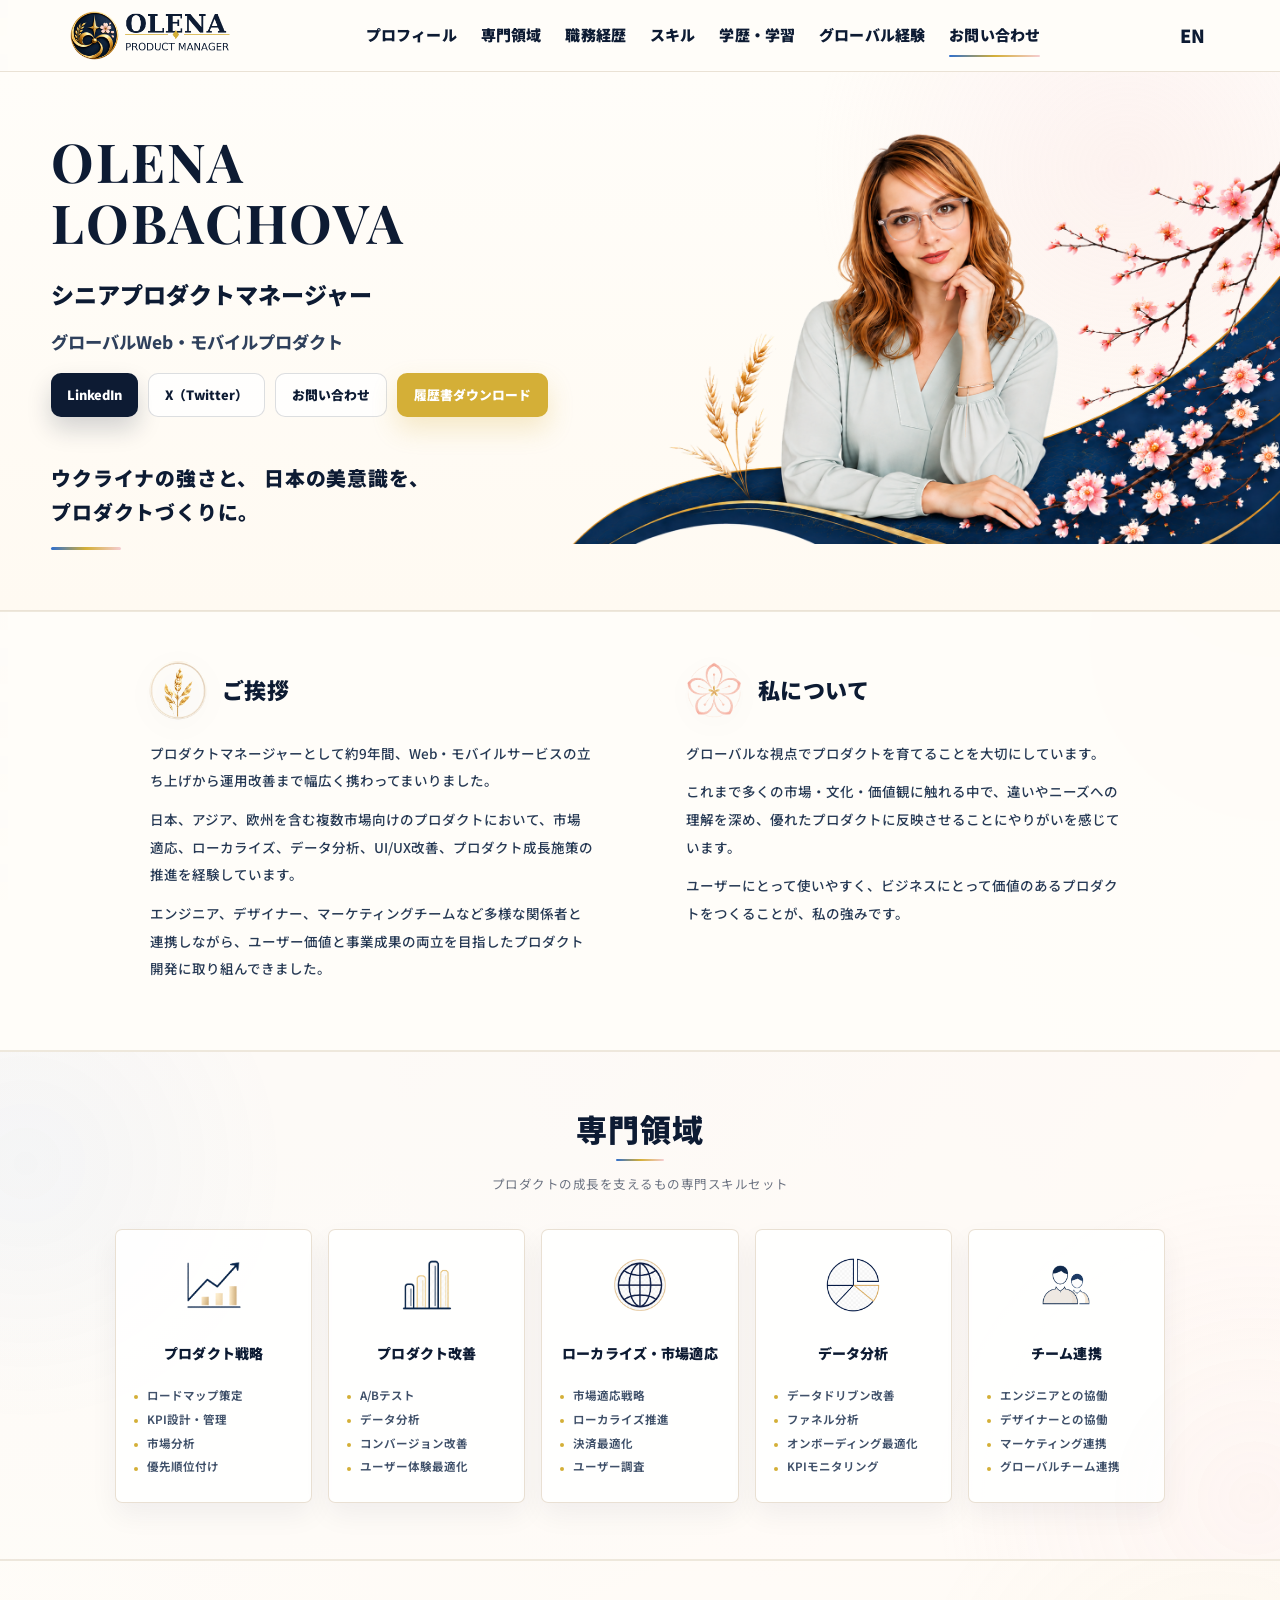
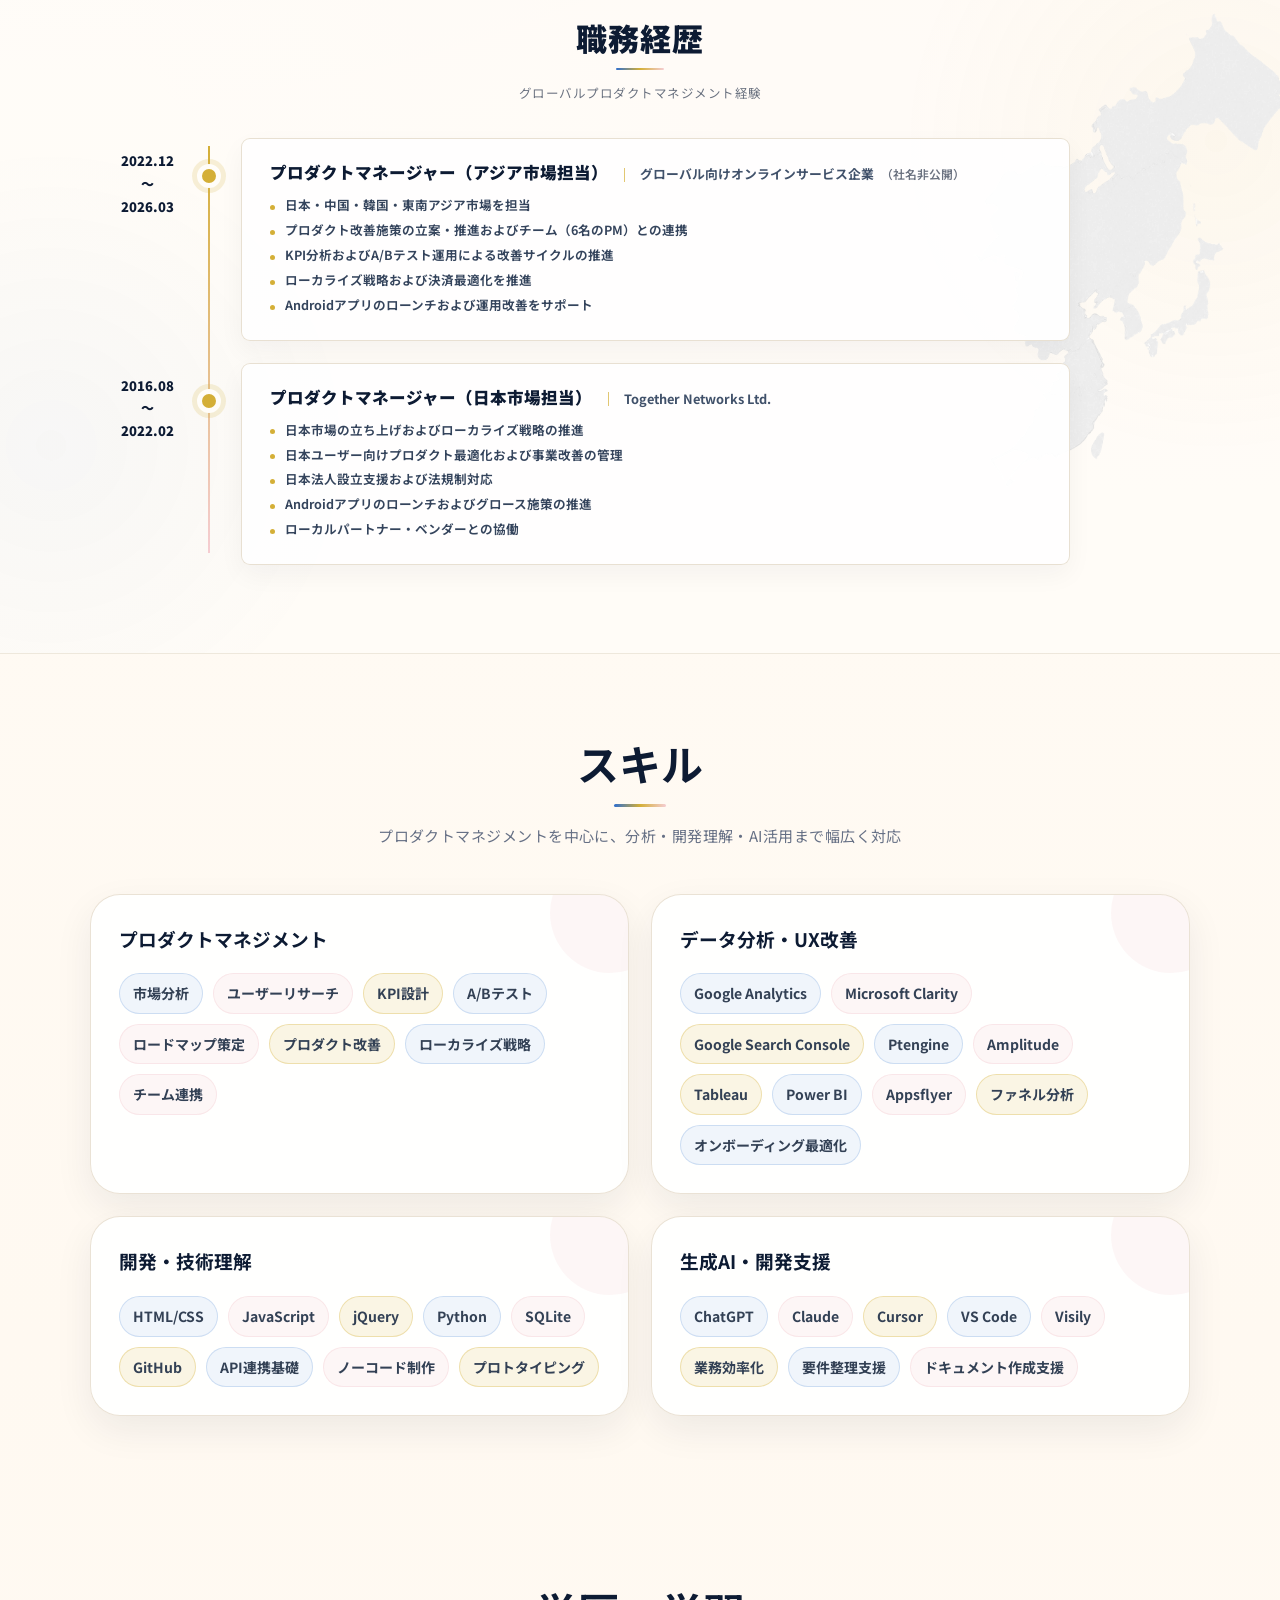
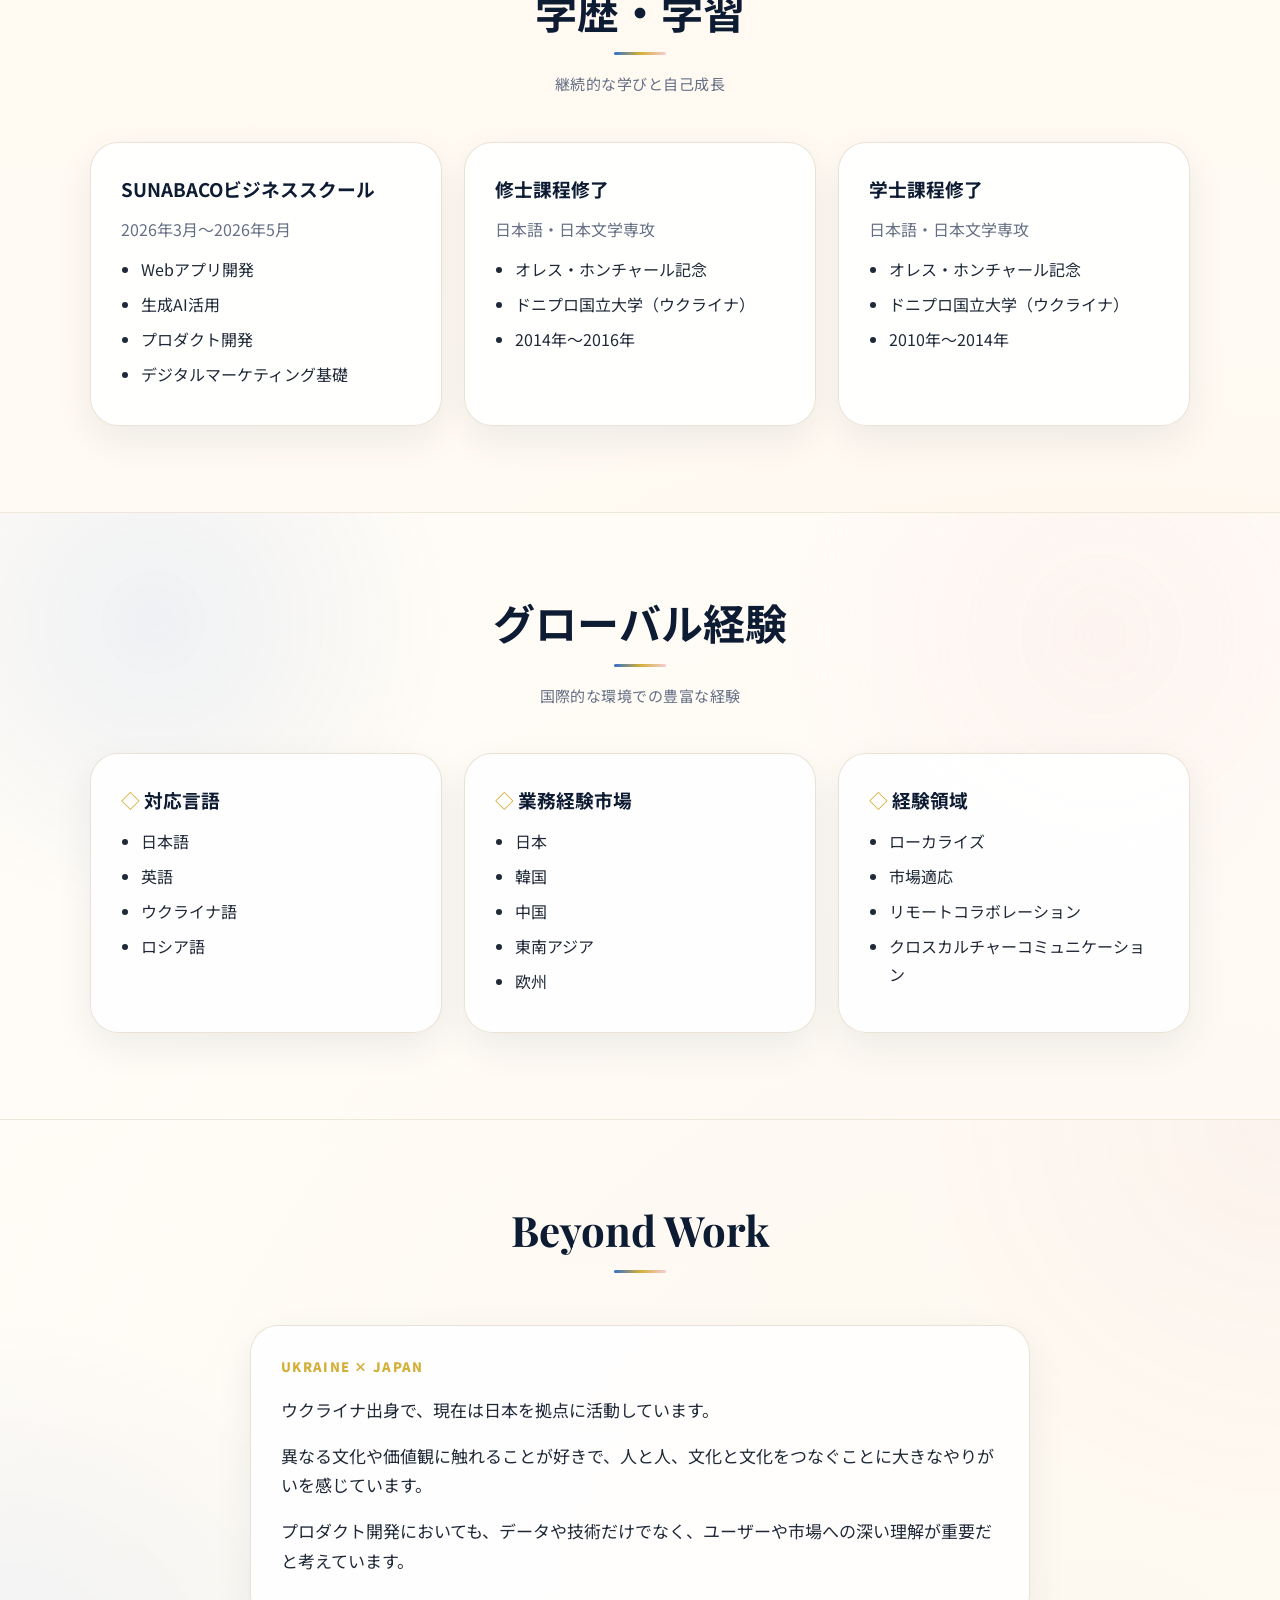
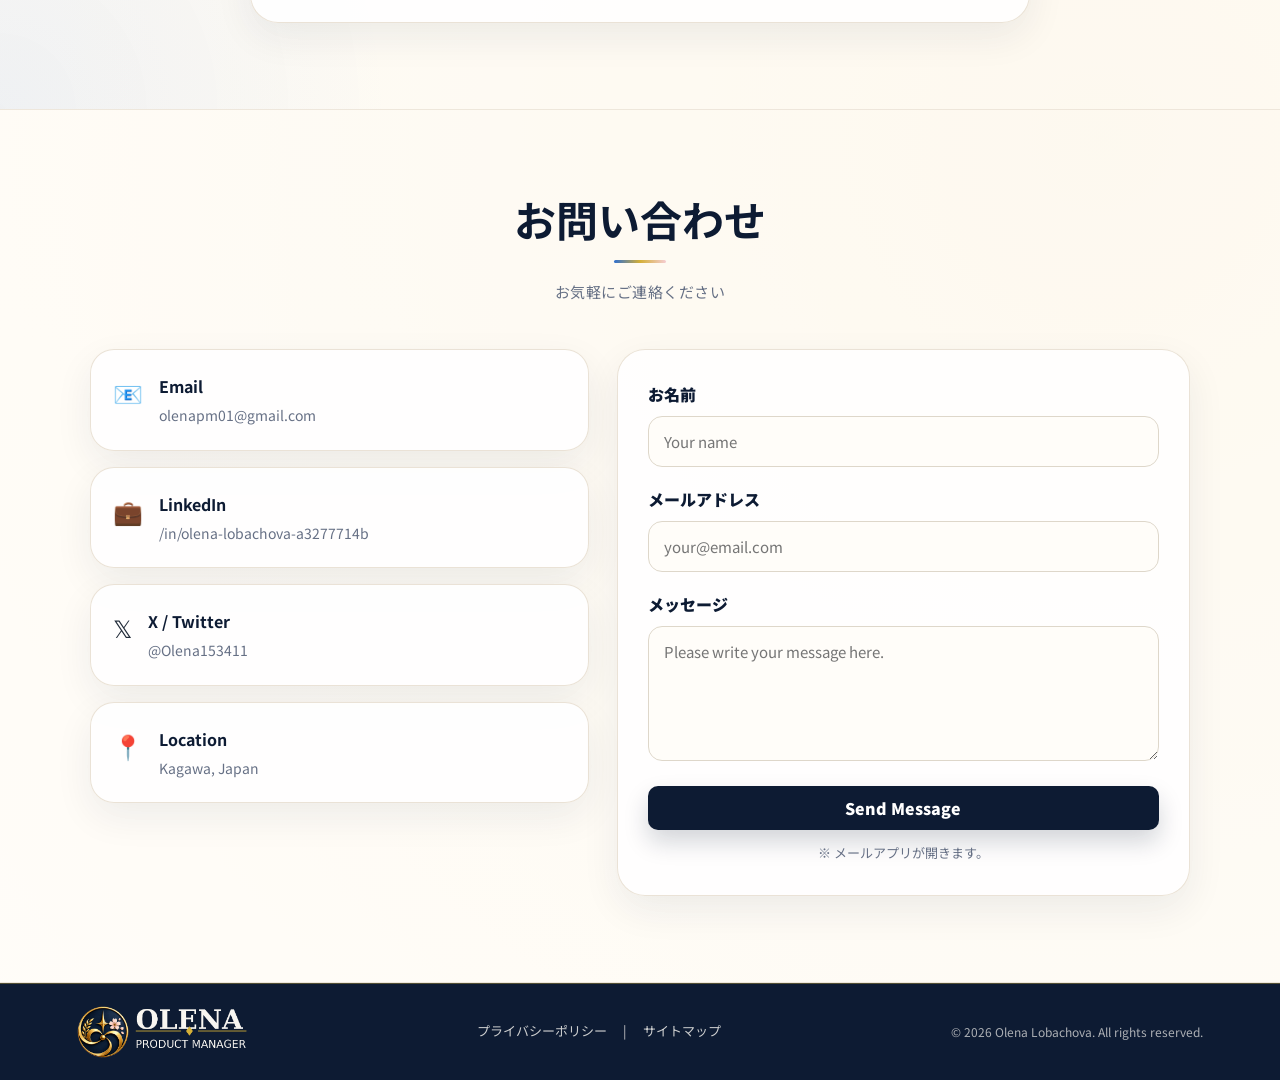
==== commit 31333563: "sections About, Expertise, Experience for Desktop" ====
--- a/index.html
+++ b/index.html
@@ -132,7 +132,7 @@
             X (Twitter)
         </a>
 
-        <a href="assets/cv/Olena_Lobachova_Resume_JA.pdf" target="_blank" rel="noopener">
+        <a href="https://drive.google.com/file/d/1lDjc1nf29w-zCJ1_ss4SDsrGoV_MkNAw/view?usp=sharing" target="_blank" rel="noopener">
             履歴書PDF
         </a>
     </div>
@@ -165,7 +165,7 @@
                     お問い合わせ
                 </a>
 
-                <a href="assets/cv/Olena_Lobachova_Resume_JA.pdf" class="btn-gold" target="_blank" rel="noopener">
+                <a href="https://drive.google.com/file/d/1lDjc1nf29w-zCJ1_ss4SDsrGoV_MkNAw/view?usp=sharing" class="btn-gold" target="_blank" rel="noopener">
                     履歴書ダウンロード
                 </a>
             </div>
@@ -186,130 +186,181 @@
     </div>
 </section>
 
-<section id="about" class="section">
-
-    <div class="container">
-
-        <h2>ご挨拶</h2>
-
-        <p>
-            グローバル向けWeb・モバイルサービスにおいて、
-            プロダクト開発と改善推進に携わってきました。
-        </p>
-
-        <p>
-            日本市場の立ち上げ経験と、
-            国際チームとの協業経験を強みとしています。
-        </p>
-
-    </div>
-
-</section>
-
-<section id="expertise" class="section section-soft">
+<section id="about" class="section about-section">
+    <div class="container about-grid">
+
+        <article class="about-block">
+            <div class="about-heading">
+                <img src="assets/decor/icon-wheat-circle.png" alt="" class="about-icon">
+                <h2>ご挨拶</h2>
+            </div>
+
+            <p>
+                プロダクトマネージャーとして約9年間、Web・モバイルサービスの立ち上げから運用改善まで幅広く携わってまいりました。
+            </p>
+
+            <p>
+                日本、アジア、欧州を含む複数市場向けのプロダクトにおいて、市場適応、ローカライズ、データ分析、UI/UX改善、プロダクト成長施策の推進を経験しています。
+            </p>
+
+            <p>
+                エンジニア、デザイナー、マーケティングチームなど多様な関係者と連携しながら、ユーザー価値と事業成果の両立を目指したプロダクト開発に取り組んできました。
+            </p>
+        </article>
+
+        <article class="about-block">
+            <div class="about-heading">
+                <img src="assets/decor/icon-sakura.png" alt="" class="about-icon">
+                <h2>私について</h2>
+            </div>
+
+            <p>
+                グローバルな視点でプロダクトを育てることを大切にしています。
+            </p>
+
+            <p>
+                これまで多くの市場・文化・価値観に触れる中で、違いやニーズへの理解を深め、優れたプロダクトに反映させることにやりがいを感じています。
+            </p>
+
+            <p>
+                ユーザーにとって使いやすく、ビジネスにとって価値のあるプロダクトをつくることが、私の強みです。
+            </p>
+        </article>
+
+    </div>
+</section>
+
+<section id="expertise" class="section section-soft expertise-section">
     <div class="container">
 
         <h2>専門領域</h2>
         <p class="section-subtitle">
-            プロダクト戦略・市場適応・データ分析・チーム推進を軸に、事業成長に貢献します
+            プロダクトの成長を支えるもの専門スキルセット
         </p>
 
-        <div class="expertise-grid">
-
-            <article class="expertise-card">
-                <button class="expertise-toggle" type="button">
-                    <span class="expertise-icon">01</span>
-                    <span>
-                        <strong>プロダクト戦略</strong>
-                        <small>Product Strategy</small>
-                    </span>
-                </button>
-
-                <div class="expertise-body">
-                    <p>
-                        市場分析、ユーザー理解、事業目標を踏まえ、プロダクトの方向性や優先順位を整理し、実行可能なロードマップに落とし込みます。
-                    </p>
+        <div class="expertise-grid expertise-grid-compact">
+
+            <article class="expertise-card expertise-compact">
+                <div class="expertise-visual">
+                    <img src="assets/icons/product-strategy.png" alt="" class="expertise-icon-img">
+                </div>
+                <h3>プロダクト戦略</h3>
+                <ul>
+                    <li>ロードマップ策定</li>
+                    <li>KPI設計・管理</li>
+                    <li>市場分析</li>
+                    <li>優先順位付け</li>
+                </ul>
+            </article>
+
+            <article class="expertise-card expertise-compact">
+                <div class="expertise-visual">
+                    <img src="assets/icons/product-improvement.png" alt="" class="expertise-icon-img">
+                </div>
+                <h3>プロダクト改善</h3>
+                <ul>
+                    <li>A/Bテスト</li>
+                    <li>データ分析</li>
+                    <li>コンバージョン改善</li>
+                    <li>ユーザー体験最適化</li>
+                </ul>
+            </article>
+
+            <article class="expertise-card expertise-compact">
+                <div class="expertise-visual">
+                    <img src="assets/icons/localization-market-adaptation.png" alt="" class="expertise-icon-img">
+                </div>
+                <h3>ローカライズ・市場適応</h3>
+                <ul>
+                    <li>市場適応戦略</li>
+                    <li>ローカライズ推進</li>
+                    <li>決済最適化</li>
+                    <li>ユーザー調査</li>
+                </ul>
+            </article>
+
+            <article class="expertise-card expertise-compact">
+                <div class="expertise-visual">
+                    <img src="assets/icons/data-analysis.png" alt="" class="expertise-icon-img">
+                </div>
+                <h3>データ分析</h3>
+                <ul>
+                    <li>データドリブン改善</li>
+                    <li>ファネル分析</li>
+                    <li>オンボーディング最適化</li>
+                    <li>KPIモニタリング</li>
+                </ul>
+            </article>
+
+            <article class="expertise-card expertise-compact">
+                <div class="expertise-visual">
+                    <img src="assets/icons/team-collaboration.png" alt="" class="expertise-icon-img">
+                </div>
+                <h3>チーム連携</h3>
+                <ul>
+                    <li>エンジニアとの協働</li>
+                    <li>デザイナーとの協働</li>
+                    <li>マーケティング連携</li>
+                    <li>グローバルチーム連携</li>
+                </ul>
+            </article>
+
+        </div>
+
+    </div>
+</section>
+
+<section id="experience" class="section section-soft experience-section">
+    <img src="./assets/decor/map-asia-watermark.png" alt="" class="experience-map-watermark">
+
+    <div class="container">
+        <h2>職務経歴</h2>
+        <p class="section-subtitle">グローバルプロダクトマネジメント経験</p>
+
+        <div class="timeline">
+
+            <div class="timeline-item">
+                <div class="timeline-date">2022.12<br>〜<br>2026.03</div>
+
+                <div class="timeline-card">
+                    <div class="timeline-heading">
+                        <h3>プロダクトマネージャー（アジア市場担当）</h3>
+                        <p class="company">
+                            グローバル向けオンラインサービス企業
+                            <span>（社名非公開）</span>
+                        </p>
+                    </div>
+
                     <ul>
-                        <li>市場分析・競合調査</li>
-                        <li>KPI設計・改善指標の整理</li>
-                        <li>ロードマップ策定</li>
-                        <li>プロダクト優先順位付け</li>
-                        <li>事業目標との整合</li>
+                        <li>日本・中国・韓国・東南アジア市場を担当</li>
+                        <li>プロダクト改善施策の立案・推進およびチーム（6名のPM）との連携</li>
+                        <li>KPI分析およびA/Bテスト運用による改善サイクルの推進</li>
+                        <li>ローカライズ戦略および決済最適化を推進</li>
+                        <li>Androidアプリのローンチおよび運用改善をサポート</li>
                     </ul>
                 </div>
-            </article>
-
-            <article class="expertise-card">
-                <button class="expertise-toggle" type="button">
-                    <span class="expertise-icon">02</span>
-                    <span>
-                        <strong>ローカライズ・市場適応</strong>
-                        <small>Localization & Market Adaptation</small>
-                    </span>
-                </button>
-
-                <div class="expertise-body">
-                    <p>
-                        日本市場を含む複数市場において、文化・ユーザー行動・決済環境・法規制を考慮したプロダクト最適化に取り組んできました。
-                    </p>
+            </div>
+
+            <div class="timeline-item">
+                <div class="timeline-date">2016.08<br>〜<br>2022.02</div>
+
+                <div class="timeline-card">
+                    <div class="timeline-heading">
+                        <h3>プロダクトマネージャー（日本市場担当）</h3>
+                        <p class="company">Together Networks Ltd.</p>
+                    </div>
+
                     <ul>
-                        <li>日本市場立ち上げ</li>
-                        <li>アジア市場向けUI/UX調整</li>
-                        <li>多言語・文化適応</li>
-                        <li>地域別決済最適化</li>
-                        <li>現地パートナーとの連携</li>
+                        <li>日本市場の立ち上げおよびローカライズ戦略の推進</li>
+                        <li>日本ユーザー向けプロダクト最適化および事業改善の管理</li>
+                        <li>日本法人設立支援および法規制対応</li>
+                        <li>Androidアプリのローンチおよびグロース施策の推進</li>
+                        <li>ローカルパートナー・ベンダーとの協働</li>
                     </ul>
                 </div>
-            </article>
-
-            <article class="expertise-card">
-                <button class="expertise-toggle" type="button">
-                    <span class="expertise-icon">03</span>
-                    <span>
-                        <strong>データ分析・UX改善</strong>
-                        <small>Data & UX Improvement</small>
-                    </span>
-                </button>
-
-                <div class="expertise-body">
-                    <p>
-                        KPI分析、ファネル分析、A/Bテストを通じて、ユーザー体験とビジネス成果の両方を改善するプロセスを推進します。
-                    </p>
-                    <ul>
-                        <li>KPI分析</li>
-                        <li>A/Bテスト運用</li>
-                        <li>コンバージョン改善</li>
-                        <li>オンボーディング最適化</li>
-                        <li>分析ツール導入</li>
-                    </ul>
-                </div>
-            </article>
-
-            <article class="expertise-card">
-                <button class="expertise-toggle" type="button">
-                    <span class="expertise-icon">04</span>
-                    <span>
-                        <strong>チーム推進</strong>
-                        <small>Cross-functional Leadership</small>
-                    </span>
-                </button>
-
-                <div class="expertise-body">
-                    <p>
-                        エンジニア、デザイナー、マーケティング、ビジネスチームと連携し、複数メンバーを巻き込みながらプロダクト改善を推進します。
-                    </p>
-                    <ul>
-                        <li>PM6名との連携・推進</li>
-                        <li>開発チームとの協業</li>
-                        <li>ステークホルダー調整</li>
-                        <li>アジャイル・スクラム経験</li>
-                        <li>リモート環境でのチーム連携</li>
-                    </ul>
-                </div>
-            </article>
-
-        </div>
-
+            </div>
+
+        </div>
     </div>
 </section>
 
@@ -387,54 +438,6 @@
     </div>
 </section>
 
-<section id="experience" class="section section-soft">
-    <div class="container">
-        <h2>職務経歴</h2>
-        <p class="section-subtitle">グローバルプロダクトマネジメント経験</p>
-
-        <div class="timeline">
-
-            <div class="timeline-item">
-                <div class="timeline-date">2022.12<br>〜<br>2026.03</div>
-
-                <div class="timeline-card">
-                    <h3>プロダクトマネージャー（アジア市場担当）</h3>
-                    <p class="company">
-                        海外向けデジタルサービス企業<br>
-                        <span>（NDAにより社名非公開／グローバル向けエンターテインメント系オンラインサービス）</span>
-                    </p>
-
-                    <ul>
-                        <li>日本・中国・韓国・東南アジア市場を担当</li>
-                        <li>PM6名と連携しながらプロダクト推進を主導</li>
-                        <li>Web/Androidプロダクトの改善およびKPI分析を担当</li>
-                        <li>ローカライズ戦略および決済最適化を推進</li>
-                        <li>A/Bテスト導入による意思決定プロセス改善</li>
-                    </ul>
-                </div>
-            </div>
-
-            <div class="timeline-item">
-                <div class="timeline-date">2016.08<br>〜<br>2022.02</div>
-
-                <div class="timeline-card">
-                    <h3>プロダクトマネージャー（日本市場担当）</h3>
-                    <p class="company">Together Networks Ltd.</p>
-
-                    <ul>
-                        <li>日本市場参入戦略の策定および実行を担当</li>
-                        <li>ローカライズ、法規制対応、日本法人設立を推進</li>
-                        <li>Androidアプリ開発・ローンチ</li>
-                        <li>日本市場売上の立ち上げおよび事業拡大に貢献</li>
-                        <li>日本市場におけるサービス運用体制を構築</li>
-                    </ul>
-                </div>
-            </div>
-
-        </div>
-    </div>
-</section>
-
 <section id="education" class="section">
     <div class="container">
         <h2>学歴・学習</h2>
--- a/css/style.css
+++ b/css/style.css
@@ -2,7 +2,14 @@
    OLENA LOBACHOVA — Professional Profile Website
    Clean Style File
    Ukraine × Japan × Premium Product Manager
+
+   Reviewed version:
+   - removed duplicated override blocks
+   - consolidated desktop / mobile rules
+   - cleaned About, Expertise, Experience styles
+   - kept current approved header, hero, footer, and section design
 ========================================================= */
+
 
 /* =========================================================
    1. Brand variables
@@ -31,6 +38,7 @@
     --radius-md:18px;
 }
 
+
 /* =========================================================
    2. Base
 ========================================================= */
@@ -76,6 +84,7 @@
     width:min(1100px,90%);
     margin:0 auto;
 }
+
 
 /* =========================================================
    3. Decorative background
@@ -163,6 +172,7 @@
     color:rgba(212,175,55,.45);
 }
 
+
 /* =========================================================
    4. Header
 ========================================================= */
@@ -173,8 +183,8 @@
     z-index:1000;
 
     width:100%;
-    min-height:96px;
-    padding:18px 6%;
+    min-height:72px;
+    padding:10px 5.5%;
 
     display:grid;
     grid-template-columns:auto 1fr auto;
@@ -202,8 +212,14 @@
 }
 
 .header-logo-desktop{
-    width:250px;
-    max-width:250px;
+    width:160px;
+    max-width:160px;
+    flex:0 0 160px;
+}
+
+.header-logo-desktop img{
+    width:160px;
+    height:auto;
 }
 
 .header-logo-mobile{
@@ -215,15 +231,18 @@
     justify-content:center;
     align-items:center;
     gap:24px;
+    flex-wrap:nowrap;
 }
 
 .desktop-nav a{
     text-decoration:none;
-    font-size:14px;
-    font-weight:800;
+    font-size:15px;
+    font-weight:900;
+    letter-spacing:.01em;
     color:var(--navy);
     position:relative;
     transition:.25s ease;
+    white-space:nowrap;
 }
 
 .desktop-nav a::after{
@@ -255,16 +274,17 @@
     align-items:center;
     justify-content:center;
 
+    min-width:34px;
+    height:44px;
+    padding:0;
+
+    color:var(--navy);
+    background:transparent;
+    border:none;
+
     text-decoration:none;
     font-size:18px;
     font-weight:900;
-    color:var(--navy);
-
-    background:transparent;
-    border:none;
-    padding:0;
-    min-width:34px;
-    height:44px;
 }
 
 .menu-btn{
@@ -291,32 +311,34 @@
     display:none;
 }
 
+
 /* =========================================================
    5. Hero
 ========================================================= */
 
 .hero-approved{
     width:100%;
-    min-height:720px;
+    min-height:clamp(520px, 42vw, 590px);
     margin:0;
     padding:0;
     display:block;
+    overflow:hidden;
+
     background:
         radial-gradient(circle at 88% 18%, rgba(245,205,210,.22), transparent 26%),
         linear-gradient(180deg,#fffdf9 0%,#fffaf2 100%);
     border-bottom:1px solid rgba(232,223,209,.86);
-    overflow:hidden;
 }
 
 .hero-approved .hero-content{
-    width:min(1180px,92%);
-    min-height:720px;
+    width:min(1280px,92%);
+    min-height:clamp(520px, 42vw, 590px);
     margin:0 auto;
 
     display:grid;
-    grid-template-columns:0.95fr 1.05fr;
+    grid-template-columns:minmax(420px, .9fr) minmax(520px, 1.1fr);
     align-items:center;
-    gap:52px;
+    gap:clamp(12px, 2vw, 32px);
 
     position:relative;
 }
@@ -324,68 +346,71 @@
 .hero-text{
     position:relative;
     z-index:5;
+    min-width:0;
+    transform:translateY(8px);
 }
 
 .hero-approved h1{
     font-family:"Playfair Display","Noto Sans JP",serif;
-    font-size:64px;
-    line-height:1.04;
+    font-size:clamp(46px, 4.2vw, 58px);
+    line-height:1.14;
     color:var(--navy);
     letter-spacing:.035em;
-    margin-bottom:18px;
+    margin-bottom:22px;
 }
 
 .hero-approved h2{
-    font-size:24px;
+    font-size:clamp(21px, 1.8vw, 24px);
     font-weight:900;
     color:var(--navy);
-    margin-bottom:8px;
+    margin-bottom:12px;
 }
 
 .hero-role{
-    font-size:18px;
+    font-size:clamp(15px, 1.35vw, 18px);
     font-weight:800;
     color:#2f405c;
-    margin-bottom:22px;
+    margin-bottom:16px;
 }
 
 .hero-location{
     display:flex;
     flex-wrap:wrap;
     align-items:center;
-    gap:14px;
+    gap:12px;
     color:#5b667a;
-    font-size:14px;
+    font-size:clamp(12px, 1.05vw, 14px);
     font-weight:800;
-    margin-bottom:26px;
+    margin-bottom:28px;
 }
 
 .hero-location span + span{
-    padding-left:14px;
+    padding-left:12px;
     border-left:1px solid rgba(212,175,55,.55);
 }
 
 .hero-buttons{
     display:flex;
     flex-wrap:wrap;
-    gap:12px;
-    max-width:540px;
-    margin-bottom:54px;
+    gap:10px;
+    max-width:560px;
+    margin-bottom:44px;
 }
 
 .btn-primary,
 .btn-secondary,
 .btn-gold{
-    min-height:46px;
-    padding:12px 20px;
+    min-height:42px;
+    padding:10px 16px;
     border-radius:10px;
-    font-size:14px;
-    font-weight:900;
-    text-decoration:none;
 
     display:inline-flex;
     align-items:center;
     justify-content:center;
+
+    text-decoration:none;
+    font-size:clamp(12px, 1vw, 14px);
+    font-weight:900;
 
     transition:.22s ease;
 }
@@ -416,13 +441,15 @@
 }
 
 .hero-statement{
-    font-size:20px;
-    line-height:1.8;
+    max-width:470px;
+    padding-bottom:18px;
+    position:relative;
+
     color:var(--navy);
+    font-size:clamp(17px, 1.55vw, 20px);
+    line-height:1.7;
     font-weight:900;
     letter-spacing:.04em;
-    position:relative;
-    padding-bottom:18px;
 }
 
 .hero-statement::after{
@@ -444,25 +471,37 @@
     display:block;
 }
 
-/* Hero visual */
-
 .hero-visual{
     position:relative;
-    min-height:640px;
+    min-height:clamp(470px, 38vw, 560px);
+    overflow:visible;
     z-index:3;
+    min-width:0;
 }
 
 .hero-profile{
-    display:block;
-    width:100%;
+    position:absolute;
+    width:clamp(710px, 57vw, 940px);
+    max-width:none;
     height:auto;
+
+    right:clamp(-95px, -4.5vw, -45px);
+    top:clamp(22px, 2.8vw, 42px);
+
+    z-index:4;
+    pointer-events:none;
+    user-select:none;
+}
+
+.hero-profile-mobile{
+    display:none;
 }
 
 .hero-wave-floral{
-    display:none;
-}
-
-/* Hide old CSS decorative placeholders if still in HTML */
+    display:none !important;
+}
+
+/* Hide unused old hero decorative placeholders if still present in HTML */
 
 .hero-wave,
 .mount-fuji,
@@ -476,8 +515,9 @@
     display:none !important;
 }
 
+
 /* =========================================================
-   6. Sections
+   6. Shared section styles
 ========================================================= */
 
 .section{
@@ -521,257 +561,563 @@
     letter-spacing:.03em;
 }
 
+
 /* =========================================================
    7. About
 ========================================================= */
 
 #about{
-    background:#fffdf9;
-}
-
-#about .container{
+    background:rgba(255,253,249,.95);
+    border-top:1px solid rgba(232,223,209,.72);
+    border-bottom:1px solid rgba(232,223,209,.72);
+    scroll-margin-top:92px;
+}
+
+#about.section{
+    padding:50px 0 56px;
+}
+
+#about .about-grid{
+    width:min(980px,84%);
     display:grid;
     grid-template-columns:1fr 1fr;
-    gap:64px;
-    max-width:1100px;
+    gap:92px;
+    align-items:start;
+}
+
+#about .about-block{
+    min-width:0;
+}
+
+#about .about-heading{
+    display:flex;
+    align-items:center;
+    gap:16px;
+    margin-bottom:22px;
+}
+
+#about .about-icon{
+    display:block;
+    width:56px;
+    height:56px;
+    max-width:56px;
+    max-height:56px;
+    flex:0 0 56px;
+
+    padding:0;
+    margin:0;
+    object-fit:contain;
+
+    border:none;
+    background:transparent;
+    box-shadow:none;
+    filter:drop-shadow(0 6px 12px rgba(13,27,51,.06));
+}
+
+#about .about-block:first-child .about-icon{
+    transform:scale(1.08);
+}
+
+#about .about-block:nth-child(2) .about-icon{
+    transform:scale(1);
 }
 
 #about h2{
+    min-height:56px;
+    display:flex;
+    align-items:center;
+
+    margin:0;
+    color:var(--navy);
     text-align:left;
-    margin-bottom:24px;
     font-family:"Noto Sans JP", sans-serif;
-    font-size:28px;
+    font-size:22px;
+    font-weight:900;
+    line-height:1.3;
+    letter-spacing:.02em;
 }
 
 #about h2::after{
-    margin-left:0;
+    display:none;
 }
 
 #about p{
-    margin-bottom:16px;
-    font-size:15px;
-}
+    margin-bottom:11px;
+    color:#263954;
+    text-align:left;
+    font-size:13.5px;
+    line-height:2.05;
+    font-weight:500;
+}
+
+html[lang="en"] #about p{
+    font-size:13.8px;
+    line-height:2;
+}
+
 
 /* =========================================================
    8. Expertise
 ========================================================= */
 
-.expertise-grid{
+#expertise{
+    scroll-margin-top:92px;
+    background:
+        radial-gradient(circle at 2% 22%, rgba(47,111,206,.045), transparent 20%),
+        radial-gradient(circle at 98% 88%, rgba(245,205,210,.12), transparent 24%),
+        rgba(255,253,249,.74);
+}
+
+#expertise.section{
+    padding:58px 0 56px;
+}
+
+#expertise .container{
+    width:min(1050px,86%);
+}
+
+#expertise h2{
+    font-family:"Noto Sans JP", sans-serif;
+    font-size:31px;
+    font-weight:900;
+    line-height:1.2;
+    letter-spacing:.03em;
+    margin-bottom:30px;
+}
+
+#expertise h2::after{
+    width:48px;
+    height:2px;
+    margin-top:12px;
+}
+
+#expertise .section-subtitle{
+    margin-top:-18px;
+    margin-bottom:34px;
+    color:#6b7280;
+    font-size:12.5px;
+    letter-spacing:.04em;
+}
+
+.expertise-grid,
+.expertise-grid-compact{
+    display:grid;
+    grid-template-columns:repeat(5,1fr);
+    gap:16px;
+    align-items:stretch;
+}
+
+.expertise-card,
+.expertise-compact{
+    min-height:220px;
+    padding:23px 18px 20px;
+
+    background:rgba(255,255,255,.86);
+    border:1px solid rgba(232,223,209,.95);
+    border-radius:7px;
+    box-shadow:0 12px 28px rgba(13,27,51,.055);
+
+    overflow:visible;
+    position:relative;
+    transform:none;
+    transition:.25s ease;
+}
+
+.expertise-card::before,
+.expertise-compact::before{
+    display:none;
+}
+
+.expertise-card:hover,
+.expertise-compact:hover{
+    transform:translateY(-3px);
+    box-shadow:0 18px 42px rgba(13,27,51,.09);
+}
+
+.expertise-visual{
+    width:64px;
+    height:64px;
+    margin:0 auto 16px;
+
+    display:flex;
+    align-items:center;
+    justify-content:center;
+
+    font-size:0;
+    line-height:0;
+}
+
+.expertise-icon-img{
+    display:block;
+    width:58px;
+    height:58px;
+    object-fit:contain;
+}
+
+.expertise-compact:nth-child(1) .expertise-icon-img{
+    width:62px;
+    height:62px;
+}
+
+.expertise-compact:nth-child(2) .expertise-icon-img{
+    width:58px;
+    height:58px;
+}
+
+.expertise-compact:nth-child(3) .expertise-icon-img{
+    width:60px;
+    height:60px;
+}
+
+.expertise-compact:nth-child(4) .expertise-icon-img{
+    width:60px;
+    height:60px;
+}
+
+.expertise-compact:nth-child(5) .expertise-icon-img{
+    width:54px;
+    height:54px;
+}
+
+.expertise-compact h3,
+.expertise-card h3{
+    min-height:42px;
+    margin:0 0 12px;
+
+    display:flex;
+    align-items:center;
+    justify-content:center;
+
+    color:var(--navy);
+    font-size:14px;
+    font-weight:900;
+    line-height:1.42;
+    text-align:center;
+    letter-spacing:.01em;
+}
+
+html[lang="en"] .expertise-compact h3,
+html[lang="en"] .expertise-card h3{
+    font-size:13.2px;
+    line-height:1.35;
+}
+
+.expertise-compact ul,
+.expertise-card ul{
+    list-style:none;
+    padding:0;
+    margin:0;
+}
+
+.expertise-compact li,
+.expertise-card li{
+    position:relative;
+    padding-left:13px;
+    margin-bottom:6px;
+
+    color:#40516a;
+    font-size:11.5px;
+    line-height:1.55;
+    font-weight:650;
+}
+
+html[lang="en"] .expertise-compact li,
+html[lang="en"] .expertise-card li{
+    font-size:11.4px;
+    line-height:1.62;
+    font-weight:600;
+}
+
+.expertise-compact li::before,
+.expertise-card li::before{
+    content:"";
+    position:absolute;
+    left:0;
+    top:.72em;
+
+    width:4px;
+    height:4px;
+    border-radius:50%;
+    background:var(--gold);
+}
+
+/* Legacy accordion classes are intentionally neutralized.
+   They remain harmless if old HTML exists somewhere. */
+
+.expertise-toggle,
+.expertise-body,
+.expertise-icon{
+    all:unset;
+}
+
+
+/* =========================================================
+   9. Experience timeline
+========================================================= */
+
+#experience{
+    scroll-margin-top:92px;
+    position:relative;
+    overflow:hidden;
+
+    background:
+        radial-gradient(circle at 95% 26%, rgba(212,175,55,.055), transparent 24%),
+        radial-gradient(circle at 4% 70%, rgba(47,111,206,.04), transparent 23%),
+        rgba(255,253,249,.74);
+}
+
+#experience.section{
+    padding:58px 0 66px;
+}
+
+#experience .container{
+    position:relative;
+    z-index:2;
+    width:100%;
+}
+
+/* Asia map watermark */
+
+.experience-map-watermark{
+    position:absolute;
+    right:-1%;
+    top:50px;
+
+    width:320px;
+    height:auto;
+
+    opacity:1;
+    z-index:1;
+
+    filter:
+        grayscale(1)
+        brightness(.82)
+        contrast(1.55);
+
+    pointer-events:none;
+    user-select:none;
+}
+
+/* Section heading */
+
+#experience h2{
+    font-family:"Noto Sans JP", sans-serif;
+    font-size:31px;
+    font-weight:900;
+    line-height:1.2;
+    letter-spacing:.03em;
+    margin-bottom:30px;
+}
+
+#experience h2::after{
+    width:48px;
+    height:2px;
+    margin-top:12px;
+}
+
+#experience .section-subtitle{
+    margin-top:-18px;
+    margin-bottom:34px;
+    color:#6b7280;
+    font-size:12.5px;
+    letter-spacing:.04em;
+}
+
+/* Timeline layout — closer to reference */
+
+.timeline{
+    width:980px;
+    max-width:calc(100% - 180px);
+
+    margin-left:clamp(82px, 7vw, 132px);
+    margin-right:auto;
+
+    position:relative;
+    z-index:3;
+}
+
+.timeline::before{
+    content:"";
+    position:absolute;
+    left:118px;
+    top:8px;
+    bottom:12px;
+
+    width:2px;
+    background:linear-gradient(180deg,var(--gold),var(--sakura));
+}
+
+.timeline-item{
+    display:grid;
+    grid-template-columns:115px 1fr;
+    gap:36px;
+    margin-bottom:22px;
+    align-items:start;
+    position:relative;
+}
+
+.timeline-date{
+    padding-top:12px;
+
+    color:var(--navy);
+    font-size:13px;
+    font-weight:900;
+    line-height:1.75;
+    text-align:center;
+}
+
+/* Cards — compact reference-like size */
+
+.timeline-card{
+    min-height:146px;
+    padding:22px 28px 20px;
+    border-radius:9px;
+
+    background:rgba(255,255,255,.93);
+    border:1px solid rgba(232,223,209,.96);
+    box-shadow:0 10px 26px rgba(13,27,51,.045);
+
+    position:relative;
+    transition:.28s ease;
+}
+
+.timeline-card::before{
+    content:"";
+    position:absolute;
+    left:-45px;
+    top:25px;
+
+    width:14px;
+    height:14px;
+    border-radius:50%;
+
+    background:var(--gold);
+    border:5px solid var(--paper);
+    box-shadow:0 0 0 5px rgba(212,175,55,.18);
+}
+
+.timeline-card:hover{
+    transform:translateY(-3px);
+    box-shadow:0 16px 36px rgba(13,27,51,.075);
+}
+
+/* Heading inside cards */
+
+.timeline-heading{
+    display:flex;
+    align-items:baseline;
+    gap:16px;
+    flex-wrap:wrap;
+    margin-bottom:10px;
+}
+
+.timeline-heading h3{
+    margin:0;
+
+    color:var(--navy);
+    font-size:16.5px;
+    font-weight:900;
+    line-height:1.45;
+}
+
+.timeline-heading .company{
+    position:relative;
+    margin:0;
+    padding-left:16px;
+
+    color:#40516a;
+    font-size:12.8px;
+    line-height:1.6;
+    font-weight:700;
+}
+
+.timeline-heading .company::before{
+    content:"";
+    position:absolute;
+    left:0;
+    top:.28em;
+
+    width:1px;
+    height:1.1em;
+    background:rgba(212,175,55,.7);
+}
+
+.timeline-heading .company span{
+    margin-left:4px;
+    color:#6b7280;
+    font-size:11.8px;
+    font-weight:600;
+}
+
+/* List */
+
+.timeline-card ul{
+    padding-left:0;
+    margin:0;
+    list-style:none;
+}
+
+.timeline-card li{
+    position:relative;
+    padding-left:15px;
+    margin-bottom:5px;
+
+    color:#34445c;
+    font-size:12.6px;
+    line-height:1.58;
+    font-weight:650;
+}
+
+.timeline-card li::before{
+    content:"";
+    position:absolute;
+    left:0;
+    top:.78em;
+
+    width:5px;
+    height:5px;
+    border-radius:50%;
+    background:var(--gold);
+}
+
+/* English text balance */
+
+html[lang="en"] .timeline-heading{
+    gap:13px;
+}
+
+html[lang="en"] .timeline-heading h3{
+    font-size:16px;
+}
+
+html[lang="en"] .timeline-heading .company{
+    font-size:12.3px;
+}
+
+html[lang="en"] .timeline-card li{
+    font-size:12.2px;
+    line-height:1.62;
+}
+
+/* =========================================================
+   10. Skills
+========================================================= */
+
+.skills-board{
     display:grid;
     grid-template-columns:repeat(2,1fr);
     gap:22px;
 }
 
-.expertise-card{
+.skill-group{
+    padding:28px;
+    position:relative;
+    overflow:hidden;
+
     background:rgba(255,255,255,.88);
     border:1px solid rgba(232,223,209,.9);
     border-radius:30px;
     box-shadow:var(--soft-shadow);
-    overflow:hidden;
-    position:relative;
-    transition:.28s ease;
-}
-
-.expertise-card::before{
-    content:"";
-    position:absolute;
-    inset:0 0 auto 0;
-    height:6px;
-    background:linear-gradient(90deg,var(--blue),var(--gold),var(--sakura));
-}
-
-.expertise-card:hover{
-    transform:translateY(-5px);
-    box-shadow:0 24px 54px rgba(13,27,51,.12);
-}
-
-.expertise-toggle{
-    width:100%;
-    border:none;
-    background:transparent;
-    padding:28px;
-    display:flex;
-    align-items:center;
-    gap:18px;
-    text-align:left;
-    cursor:pointer;
-    font-family:inherit;
-    color:var(--navy);
-}
-
-.expertise-icon{
-    width:48px;
-    height:48px;
-    flex:0 0 48px;
-    border-radius:50%;
-    background:
-        linear-gradient(135deg,rgba(47,111,206,.12),rgba(212,175,55,.22));
-    border:1px solid rgba(212,175,55,.35);
-    display:flex;
-    align-items:center;
-    justify-content:center;
-    font-weight:900;
-    color:var(--navy);
-}
-
-.expertise-toggle strong{
-    display:block;
-    font-size:20px;
-    line-height:1.35;
-}
-
-.expertise-toggle small{
-    display:block;
-    color:var(--muted);
-    margin-top:3px;
-    font-size:13px;
-}
-
-.expertise-toggle::after{
-    content:"+";
-    margin-left:auto;
-    color:var(--gold);
-    font-size:28px;
-    font-weight:400;
-    line-height:1;
-}
-
-.expertise-card.open .expertise-toggle::after{
-    content:"−";
-}
-
-.expertise-body{
-    max-height:0;
-    overflow:hidden;
-    transition:max-height .35s ease;
-    background:
-        linear-gradient(180deg,rgba(255,255,255,.28),rgba(255,250,242,.82));
-}
-
-.expertise-body p{
-    padding:0 28px 14px;
-    color:#4b5563;
-}
-
-.expertise-body ul{
-    padding:0 28px 28px 48px;
-}
-
-.expertise-body li{
-    margin-bottom:7px;
-}
-
-.expertise-body li::marker{
-    color:var(--gold);
-}
-
-/* =========================================================
-   9. Experience timeline
-========================================================= */
-
-.timeline{
-    max-width:930px;
-    margin:auto;
-    position:relative;
-}
-
-.timeline::before{
-    content:"";
-    position:absolute;
-    left:108px;
-    top:0;
-    bottom:0;
-    width:2px;
-    background:linear-gradient(var(--gold),var(--sakura));
-}
-
-.timeline-item{
-    display:grid;
-    grid-template-columns:135px 1fr;
-    gap:36px;
-    margin-bottom:34px;
-    position:relative;
-}
-
-.timeline-date{
-    color:var(--navy);
-    font-weight:900;
-    text-align:center;
-    font-size:14px;
-}
-
-.timeline-card{
-    padding:30px;
-    border-radius:28px;
-    background:rgba(255,255,255,.88);
-    border:1px solid rgba(232,223,209,.88);
-    box-shadow:var(--soft-shadow);
-    position:relative;
-    transition:.28s ease;
-}
-
-.timeline-card::before{
-    content:"";
-    position:absolute;
-    left:-45px;
-    top:30px;
-    width:16px;
-    height:16px;
-    border-radius:50%;
-    background:var(--gold);
-    border:4px solid var(--paper);
-    box-shadow:0 0 0 5px rgba(212,175,55,.18);
-}
-
-.timeline-card:hover{
-    transform:translateY(-5px);
-}
-
-.timeline-card h3{
-    color:var(--navy);
-    margin-bottom:10px;
-}
-
-.company{
-    color:#4b5563;
-    margin-bottom:16px;
-}
-
-.company span{
-    color:var(--muted);
-    font-size:14px;
-}
-
-.timeline-card ul{
-    padding-left:20px;
-}
-
-.timeline-card li{
-    margin-bottom:8px;
-}
-
-.timeline-card li::marker{
-    color:var(--gold);
-}
-
-/* =========================================================
-   10. Skills
-========================================================= */
-
-.skills-board{
-    display:grid;
-    grid-template-columns:repeat(2,1fr);
-    gap:22px;
-}
-
-.skill-group{
-    background:rgba(255,255,255,.88);
-    border:1px solid rgba(232,223,209,.9);
-    border-radius:30px;
-    box-shadow:var(--soft-shadow);
-    padding:28px;
-    position:relative;
-    overflow:hidden;
 }
 
 .skill-group::before{
@@ -806,9 +1152,11 @@
     min-height:34px;
     padding:7px 13px;
     border-radius:999px;
+
     background:#fffaf2;
     border:1px solid rgba(212,175,55,.32);
     color:#334155;
+
     font-size:14px;
     font-weight:700;
 }
@@ -827,6 +1175,7 @@
     background:rgba(212,175,55,.13);
     border-color:rgba(212,175,55,.32);
 }
+
 
 /* =========================================================
    11. Education / Global / Beyond
@@ -904,17 +1253,19 @@
 .beyond-card::before{
     content:"Ukraine × Japan";
     display:block;
+    margin-bottom:16px;
+
     color:var(--gold);
     font-size:13px;
     font-weight:900;
     letter-spacing:.10em;
     text-transform:uppercase;
-    margin-bottom:16px;
 }
 
 .beyond-card p{
     margin-bottom:16px;
 }
+
 
 /* =========================================================
    12. Contact
@@ -938,9 +1289,11 @@
     gap:16px;
     padding:22px;
     border-radius:24px;
+
     background:rgba(255,255,255,.88);
     border:1px solid rgba(232,223,209,.88);
     box-shadow:var(--soft-shadow);
+
     text-decoration:none;
     color:var(--ink);
     transition:.25s ease;
@@ -988,6 +1341,7 @@
     border:1px solid #ded7ca;
     border-radius:14px;
     background:#fffdf9;
+
     font-family:inherit;
     font-size:15px;
 }
@@ -1014,6 +1368,7 @@
     text-align:center;
 }
 
+
 /* =========================================================
    13. Footer
 ========================================================= */
@@ -1031,19 +1386,27 @@
 }
 
 .footer-inner{
-    width:min(1100px,90%);
+    width:min(1180px,88%);
     margin:0 auto;
-    padding:46px 0 36px;
+    padding:22px 0;
+
+    display:grid;
+    grid-template-columns:auto 1fr auto;
+    align-items:center;
+    gap:32px;
+
+    text-align:left;
+}
+
+.footer-brand{
     display:flex;
-    flex-direction:column;
     align-items:center;
-    gap:22px;
-    text-align:center;
+    justify-content:flex-start;
 }
 
 .footer-brand img{
-    max-width:380px;
-    width:100%;
+    width:170px;
+    max-width:170px;
     height:auto;
     display:block;
 }
@@ -1052,9 +1415,11 @@
     display:flex;
     align-items:center;
     justify-content:center;
-    gap:14px;
-    color:rgba(248,246,241,.82);
-    font-size:14px;
+    gap:16px;
+
+    color:rgba(248,246,241,.78);
+    font-size:13px;
+    white-space:nowrap;
 }
 
 .footer-links a{
@@ -1067,9 +1432,12 @@
 }
 
 .footer-copy{
-    color:rgba(248,246,241,.72);
-    font-size:13px;
-}
+    color:rgba(248,246,241,.68);
+    font-size:12px;
+    text-align:right;
+    white-space:nowrap;
+}
+
 
 /* =========================================================
    14. Back to top / animations
@@ -1083,11 +1451,13 @@
     height:48px;
     border:none;
     border-radius:50%;
+
     background:linear-gradient(135deg,var(--navy),#213f69);
     color:white;
     font-size:20px;
     cursor:pointer;
     box-shadow:0 16px 34px rgba(13,27,51,.25);
+
     opacity:0;
     pointer-events:none;
     transform:translateY(12px);
@@ -1112,56 +1482,251 @@
     transform:translateY(0);
 }
 
+
 /* =========================================================
-   15. Responsive
+   15. Responsive — desktop narrowing
 ========================================================= */
 
-@media (max-width:1200px){
+@media (min-width:769px) and (max-width:1180px){
+
+    .header{
+        padding:10px 4.5%;
+        gap:clamp(14px, 2vw, 24px);
+    }
 
     .header-logo-desktop{
-        width:220px;
-        max-width:220px;
+        width:clamp(145px, 14vw, 160px);
+        max-width:clamp(145px, 14vw, 160px);
+        flex:0 0 clamp(145px, 14vw, 160px);
+    }
+
+    .header-logo-desktop img{
+        width:clamp(145px, 14vw, 160px);
     }
 
     .desktop-nav{
-        gap:16px;
+        gap:clamp(14px, 2vw, 24px);
+    }
+
+    .desktop-nav a{
+        font-size:clamp(12px, 1.25vw, 15px);
+        line-height:1.25;
+        letter-spacing:0;
+    }
+
+    .lang-btn{
+        font-size:clamp(16px, 1.5vw, 18px);
+    }
+}
+
+@media (min-width:769px) and (max-width:980px){
+
+    .header{
+        padding:10px 4%;
+        gap:12px;
+    }
+
+    .header-logo-desktop{
+        width:140px;
+        max-width:140px;
+        flex:0 0 140px;
+    }
+
+    .header-logo-desktop img{
+        width:140px;
+    }
+
+    .desktop-nav{
+        gap:12px;
     }
 
     .desktop-nav a{
         font-size:12px;
     }
-}
+
+    .hero-approved{
+        min-height:590px;
+    }
+
+    .hero-approved .hero-content{
+        width:94%;
+        min-height:590px;
+        grid-template-columns:minmax(350px, .85fr) minmax(430px, 1.15fr);
+        gap:0;
+        align-items:center;
+        padding-top:0;
+    }
+
+    .hero-text{
+        transform:translateY(-24px);
+    }
+
+    .hero-approved h1{
+        font-size:clamp(38px, 4.8vw, 46px);
+        line-height:1.05;
+        margin-bottom:14px;
+    }
+
+    .hero-approved h2{
+        font-size:19px;
+        margin-bottom:8px;
+    }
+
+    .hero-role{
+        font-size:14px;
+        margin-bottom:14px;
+    }
+
+    .hero-location{
+        display:block;
+        font-size:12px;
+        margin-bottom:16px;
+    }
+
+    .hero-location span{
+        display:block;
+        margin-bottom:4px;
+    }
+
+    .hero-location span + span{
+        padding-left:0;
+        border-left:none;
+    }
+
+    .hero-buttons{
+        max-width:390px;
+        gap:8px;
+        margin-bottom:26px;
+    }
+
+    .btn-primary,
+    .btn-secondary,
+    .btn-gold{
+        font-size:12px;
+        padding:8px 12px;
+        min-height:38px;
+    }
+
+    .hero-statement{
+        font-size:16px;
+        line-height:1.6;
+        max-width:360px;
+    }
+
+    .hero-visual{
+        min-height:500px;
+    }
+
+    .hero-profile{
+        width:clamp(660px, 76vw, 780px);
+        right:clamp(-110px, -8vw, -70px);
+        top:64px;
+    }
+}
+
+
+/* =========================================================
+   16. Responsive — tablet
+========================================================= */
 
 @media (max-width:1024px){
 
-    .hero-approved .hero-content{
-        grid-template-columns:1fr;
-        min-height:auto;
-        padding:60px 0 0;
-    }
-
-    .hero-visual{
-        min-height:560px;
-    }
-
-    .portrait-card{
-        right:12%;
-    }
-
-    .expertise-grid,
-    .skills-board{
-        grid-template-columns:1fr;
-    }
-
+    .skills-board,
     .education-grid,
-    .global-grid{
-        grid-template-columns:1fr;
-    }
-
+    .global-grid,
     .contact-layout{
         grid-template-columns:1fr;
     }
 }
+
+/* =========================================================
+   Hero — tablet / narrow desktop keeps two columns
+========================================================= */
+
+@media (min-width:769px) and (max-width:1180px){
+
+    .hero-approved{
+        min-height:clamp(500px, 48vw, 560px);
+    }
+
+    .hero-approved .hero-content{
+        width:94%;
+        min-height:clamp(500px, 48vw, 560px);
+        grid-template-columns:minmax(340px, .88fr) minmax(430px, 1.12fr);
+        gap:clamp(0px, 1.2vw, 18px);
+        padding:0;
+    }
+
+    .hero-text{
+        transform:translateY(-10px);
+    }
+
+    .hero-approved h1{
+        font-size:clamp(42px, 6vw, 56px);
+        line-height:1.05;
+    }
+
+    .hero-approved h2{
+        font-size:clamp(18px, 2.2vw, 22px);
+    }
+
+    .hero-role{
+        font-size:clamp(14px, 1.7vw, 16px);
+    }
+
+    .hero-buttons{
+        gap:8px;
+        margin-bottom:32px;
+    }
+
+    .btn-primary,
+    .btn-secondary,
+    .btn-gold{
+        min-height:40px;
+        padding:9px 14px;
+        font-size:12px;
+    }
+
+    .hero-statement{
+        font-size:clamp(15px, 2vw, 18px);
+        line-height:1.65;
+        max-width:390px;
+    }
+
+    .hero-visual{
+        min-height:clamp(430px, 44vw, 520px);
+    }
+
+    .hero-profile{
+        width:clamp(620px, 68vw, 860px);
+        right:clamp(-120px, -9vw, -60px);
+        top:clamp(32px, 4vw, 54px);
+    }
+}
+
+/* =========================================================
+   Experience — tablet / narrow desktop
+========================================================= */
+
+@media (min-width:769px) and (max-width:1180px){
+
+    .experience-map-watermark{
+        right:-4%;
+        top:58px;
+        width:240px;
+        opacity:.82;
+    }
+
+    .timeline{
+        width:900px;
+        max-width:calc(100% - 120px);
+        margin-left:clamp(62px, 6vw, 96px);
+    }
+}
+
+/* =========================================================
+   17. Responsive — mobile
+========================================================= */
 
 @media (max-width:768px){
 
@@ -1185,7 +1750,7 @@
         opacity:.28;
     }
 
-    /* Mobile header */
+    /* Header */
 
     .header{
         display:flex;
@@ -1246,255 +1811,266 @@
     }
 
     .menu-btn span{
-    display:block;
-    width:22px;
-    height:3px;
-    border-radius:999px;
-    background:var(--navy);
-    transition:.25s ease;
+        display:block;
+        width:22px;
+        height:3px;
+        border-radius:999px;
+        background:var(--navy);
+        transition:.25s ease;
     }
 
     .menu-btn.open span:nth-child(1){
-    transform:translateY(9px) rotate(45deg);
-    }
-    
+        transform:translateY(9px) rotate(45deg);
+    }
+
     .menu-btn.open span:nth-child(2){
-    opacity:0;
-    }
-    
+        opacity:0;
+    }
+
     .menu-btn.open span:nth-child(3){
-    transform:translateY(-9px) rotate(-45deg);
-    }
-
-    .menu-overlay {
-    position: fixed;
-    inset: 0;
-    background: rgba(13, 27, 51, 0.36);
-    opacity: 0;
-    visibility: hidden;
-    transition: opacity .3s ease, visibility .3s ease;
-    z-index: 998;
-    }
-
-    .menu-overlay.active {
-    opacity: 1;
-    visibility: visible;
-    }
-
-    .mobile-menu {
-    position: fixed;
-    top: 108px;
-    right: 10px;
-
-    width: calc(100% - 44px);
-    max-width: 300px;
-
-    margin: 0;
-    padding: 16px 26px;
-
-    display: flex;
-    flex-direction: column;
-    gap: 0;
-
-    background: rgba(255, 253, 249, .98);
-    border: 1px solid rgba(232, 223, 209, .88);
-    border-radius: 24px;
-    box-shadow: 0 18px 38px rgba(13, 27, 51, .14);
-    backdrop-filter: blur(18px);
-
-    transform: translateX(calc(100% + 24px));
-    transition: transform .35s ease;
-    z-index: 999;
-    }
-
-    .mobile-menu.active {
-    transform: translateX(0);
-    }
-
-    .mobile-menu a {
-    text-decoration: none;
-    color: var(--navy);
-    padding: 8px 2px;
-    border-bottom: 1px solid rgba(232, 223, 209, .72);
-    font-weight: 800;
-    font-size: 15px;
-    }
-
-    .mobile-menu-link {
-    display: flex;
-    align-items: center;
-    gap: 14px;
-    }
-
-    .mobile-menu-icon {
-    width: 20px;
-    height: 20px;
-    flex-shrink: 0;
-    }
-
-    .mobile-menu-cta {
-    display: grid;
-    grid-template-columns: 1fr 1fr;
-    gap: 8px;
-    padding-top: 14px;
-    margin-top: 8px;
-    }
-
-    .mobile-menu-cta a {
-    border-bottom: none;
-    border-radius: 10px;
-    padding: 8px 10px;
-    min-height: 38px;
-
-    display: flex;
-    align-items: center;
-    justify-content: center;
-
-    text-align: center;
-    font-size: 13px;
-    font-weight: 900;
-    background: rgba(255,255,255,.76);
-    border: 1px solid rgba(13,27,51,.14);
-    }
-
-    .mobile-menu-cta a:first-child {
-    background: var(--navy);
-    color: white;
-    border-color: var(--navy);
-    }
-
-    .mobile-menu-cta a:last-child {
-    grid-column: 1 / -1;
-    }
-
-    /* Mobile hero */
+        transform:translateY(-9px) rotate(-45deg);
+    }
+
+    .menu-overlay{
+        position:fixed;
+        inset:0;
+        background:rgba(13,27,51,.36);
+        opacity:0;
+        visibility:hidden;
+        transition:opacity .3s ease, visibility .3s ease;
+        z-index:998;
+    }
+
+    .menu-overlay.active{
+        opacity:1;
+        visibility:visible;
+    }
+
+    .mobile-menu{
+        position:fixed;
+        top:108px;
+        right:10px;
+
+        width:calc(100% - 44px);
+        max-width:300px;
+
+        margin:0;
+        padding:16px 26px;
+
+        display:flex;
+        flex-direction:column;
+        gap:0;
+
+        background:rgba(255,253,249,.98);
+        border:1px solid rgba(232,223,209,.88);
+        border-radius:24px;
+        box-shadow:0 18px 38px rgba(13,27,51,.14);
+        backdrop-filter:blur(18px);
+
+        transform:translateX(calc(100% + 24px));
+        transition:transform .35s ease;
+        z-index:999;
+    }
+
+    .mobile-menu.active{
+        transform:translateX(0);
+    }
+
+    .mobile-menu a{
+        text-decoration:none;
+        color:var(--navy);
+        padding:8px 2px;
+        border-bottom:1px solid rgba(232,223,209,.72);
+        font-weight:800;
+        font-size:15px;
+    }
+
+    .mobile-menu-link{
+        display:flex;
+        align-items:center;
+        gap:14px;
+    }
+
+    .mobile-menu-icon{
+        width:20px;
+        height:20px;
+        flex-shrink:0;
+    }
+
+    .mobile-menu-cta{
+        display:grid;
+        grid-template-columns:1fr 1fr;
+        gap:8px;
+        padding-top:14px;
+        margin-top:8px;
+    }
+
+    .mobile-menu-cta a{
+        min-height:38px;
+        padding:8px 10px;
+
+        display:flex;
+        align-items:center;
+        justify-content:center;
+
+        border:1px solid rgba(13,27,51,.14);
+        border-radius:10px;
+        background:rgba(255,255,255,.76);
+
+        text-align:center;
+        font-size:13px;
+        font-weight:900;
+    }
+
+    .mobile-menu-cta a:first-child{
+        background:var(--navy);
+        color:white;
+        border-color:var(--navy);
+    }
+
+    .mobile-menu-cta a:last-child{
+        grid-column:1 / -1;
+    }
+
+    /* Hero */
 
     .hero-approved{
-    min-height:auto;
-    border-bottom:1px solid rgba(232,223,209,.86);
+        min-height:auto;
+        border-bottom:1px solid rgba(232,223,209,.86);
     }
 
     .hero-approved .hero-content{
-    width:100%;
-    min-height:auto;
-    display:grid;
-    grid-template-columns:1fr;
-    padding:0;
+        width:100%;
+        min-height:auto;
+        display:grid;
+        grid-template-columns:1fr;
+        padding:0;
     }
 
     .hero-approved .hero-text{
-    order:1;
-    width:88%;
-    margin:0 auto;
-    padding:30px 0 0px;
-    text-align:center;
+        order:1;
+        width:88%;
+        margin:0 auto;
+        padding:30px 0 0;
+        text-align:center;
+        transform:none;
     }
 
     .hero-approved h1{
-    font-size:32px;
-    line-height:1.12;
-    letter-spacing:.08em;
-    margin-bottom:18px;
+        font-size:32px;
+        line-height:1.12;
+        letter-spacing:.08em;
+        margin-bottom:18px;
     }
 
     .hero-approved h2{
-    font-size:16px;
-    margin-bottom:6px;
+        font-size:16px;
+        margin-bottom:6px;
     }
 
     .hero-role{
-    font-size:12px;
-    margin-bottom:22px;
+        font-size:12px;
+        margin-bottom:22px;
     }
 
     .hero-location{
-    display:block;
-    font-size:12px;
-    margin-bottom:22px;
+        display:block;
+        font-size:12px;
+        margin-bottom:22px;
     }
 
     .hero-location span{
-    display:block;
-    margin-bottom:6px;
+        display:block;
+        margin-bottom:6px;
     }
 
     .hero-location span + span{
-    padding-left:0;
-    border-left:none;
+        padding-left:0;
+        border-left:none;
     }
 
     .hero-buttons{
-    display:grid;
-    grid-template-columns:1fr;
-    gap:10px;
-    max-width:190px;
-    margin:0 auto 44px;
-    margin-bottom:28px;
+        display:grid;
+        grid-template-columns:1fr;
+        gap:10px;
+        max-width:190px;
+        margin:0 auto 28px;
     }
 
     .btn-primary,
     .btn-secondary,
     .btn-gold{
-    width:100%;
-    min-height:42px;
-    padding:10px 12px;
-    font-size:12px;
-    border-radius:8px;
+        width:100%;
+        min-height:42px;
+        padding:10px 12px;
+        font-size:12px;
+        border-radius:8px;
     }
 
     .hero-statement{
-    font-family:"Noto Serif JP","Playfair Display",serif;
-    font-size:17px;
-    line-height:2.05;
-    font-weight:700;
-    letter-spacing:.12em;
-    text-align:center;
-    padding-bottom:0;
+        max-width:none;
+        padding-bottom:0;
+        text-align:center;
+
+        font-family:"Noto Serif JP","Playfair Display",serif;
+        font-size:17px;
+        line-height:2.05;
+        font-weight:700;
+        letter-spacing:.12em;
     }
 
     .hero-statement::after{
-    content:none;
+        content:none;
     }
 
     .hero-statement-jp span{
-    display:block;
+        display:block;
     }
 
     .hero-statement-en{
+        max-width:320px;
+        margin:0 auto;
+
         font-family:"Playfair Display","Noto Sans JP",serif;
         font-size:17px;
         line-height:2;
         letter-spacing:.08em;
         font-weight:700;
         font-style:italic;
-        max-width:320px;
-        margin:0 auto;
     }
 
     .hero-visual{
-    order:2;
-    width:100%;
-    min-height:0;
-    line-height:0;
-    overflow:hidden;
-    display:block;
-    padding:0;
-    margin-top:-80px;
+        order:2;
+        width:100%;
+        min-height:0;
+        line-height:0;
+        overflow:hidden;
+        display:block;
+        padding:0;
+        margin-top:-80px;
+    }
+
+    .hero-profile{
+        position:static;
+        width:100%;
+        max-width:none;
+        height:auto;
+        margin:0;
     }
 
     .hero-profile-desktop{
-    display:none !important;
+        display:none !important;
     }
 
     .hero-profile-mobile{
-    display:block;
-    width:100%;
-    max-width:none;
-    height:auto;
-    margin:0;
-    }
-
-    /* Mobile sections */
+        display:block;
+        width:100%;
+        max-width:none;
+        height:auto;
+        margin:0;
+    }
+
+    /* Sections */
 
     .section{
         padding:64px 0;
@@ -1511,47 +2087,122 @@
         font-size:14px;
     }
 
-    #about .container{
+    #about.section,
+    #expertise.section,
+    #experience.section{
+        padding:58px 0;
+    }
+
+    /* Experience mobile */
+
+    .experience-map-watermark{
+        display:none;
+    }
+
+    .timeline{
+        width:100%;
+        max-width:100%;
+        margin-left:0;
+        margin-right:0;
+    }
+
+    .timeline::before{
+        left:18px;
+    }
+
+    .timeline-item{
         grid-template-columns:1fr;
-        gap:30px;
+        padding-left:46px;
+        gap:12px;
+    }
+
+    .timeline-date{
+        text-align:left;
+        color:var(--gold);
+    }
+
+    #about .about-grid{
+        width:88%;
+        display:grid;
+        grid-template-columns:1fr;
+        gap:34px;
+    }
+
+    #about .about-heading{
+        justify-content:center;
+        gap:12px;
+        margin-bottom:18px;
+    }
+
+    #about .about-icon{
+        width:48px;
+        height:48px;
+        max-width:48px;
+        max-height:48px;
+        flex:0 0 48px;
     }
 
     #about h2{
+        min-height:48px;
+        justify-content:center;
         text-align:center;
-    }
-
-    #about h2::after{
-        margin-left:auto;
-    }
-
-    .expertise-toggle{
+        font-size:24px;
+        margin:0;
+    }
+
+    #about p{
+        font-size:14px;
+        line-height:1.9;
+        color:#314158;
+        margin-bottom:12px;
+        text-align:left;
+    }
+
+    .expertise-grid,
+    .expertise-grid-compact{
+        grid-template-columns:1fr;
+        gap:16px;
+    }
+
+    .expertise-card,
+    .expertise-compact{
+        min-height:auto;
         padding:22px;
-        gap:14px;
-    }
-
-    .expertise-icon{
-        width:42px;
-        height:42px;
-        flex-basis:42px;
-        font-size:13px;
-    }
-
-    .expertise-toggle strong{
+        border-radius:20px;
+    }
+
+    .expertise-visual{
+        width:58px;
+        height:58px;
+        margin-bottom:14px;
+    }
+
+    .expertise-icon-img{
+        width:54px;
+        height:54px;
+    }
+
+    .expertise-compact:nth-child(1) .expertise-icon-img{
+        width:58px;
+        height:58px;
+    }
+
+    .expertise-compact:nth-child(5) .expertise-icon-img{
+        width:54px;
+        height:54px;
+    }
+
+    .expertise-compact h3,
+    .expertise-card h3{
+        min-height:auto;
+        margin-bottom:12px;
         font-size:17px;
     }
 
-    .expertise-toggle small{
-        font-size:12px;
-    }
-
-    .expertise-body p{
-        padding:0 22px 12px;
+    .expertise-compact li,
+    .expertise-card li{
         font-size:14px;
-    }
-
-    .expertise-body ul{
-        padding:0 22px 24px 42px;
-        font-size:14px;
+        line-height:1.65;
     }
 
     .timeline::before{
@@ -1604,30 +2255,56 @@
         border-radius:22px;
     }
 
+    /* Footer */
+
     .footer-inner{
-        padding:38px 0 32px;
-        gap:20px;
+        width:88%;
+        padding:30px 0 28px;
+
+        display:flex;
+        flex-direction:column;
+        align-items:flex-start;
+        gap:18px;
+
+        text-align:left;
+    }
+
+    .footer-brand{
+        width:100%;
+        justify-content:flex-start;
     }
 
     .footer-brand img{
-        max-width:230px;
+        width:145px;
+        max-width:145px;
     }
 
     .footer-links{
+        width:100%;
+        justify-content:flex-start;
+        gap:12px;
         font-size:13px;
     }
 
     .footer-copy{
-        font-size:12px;
+        max-width:260px;
+        text-align:left;
+        font-size:11px;
+        white-space:normal;
     }
 
     .back-to-top{
         width:44px;
         height:44px;
-        right:16px;
-        bottom:16px;
-    }
-}
+        right:18px;
+        bottom:18px;
+    }
+}
+
+
+/* =========================================================
+   18. Responsive — small mobile
+========================================================= */
 
 @media (max-width:420px){
 
@@ -1680,6 +2357,22 @@
     .contact-card p{
         font-size:13px;
     }
+
+    .footer-inner{
+        width:86%;
+        padding:28px 0 26px;
+    }
+
+    .footer-brand img{
+        width:132px;
+        max-width:132px;
+    }
+
+    .footer-copy{
+        max-width:230px;
+        font-size:11px;
+    }
+
 }
 
 @media (max-width:360px){
@@ -1700,425 +2393,4 @@
     }
 }
 
-/* =========================================================
-   Final desktop header logo size
-========================================================= */
-
-@media (min-width:769px){
-
-    .header{
-        min-height:72px;
-        padding:10px 5.5%;
-    }
-
-    .header-logo-desktop{
-        width:160px;
-        max-width:160px;
-        flex:0 0 160px;
-    }
-
-    .header-logo-desktop img{
-        width:160px;
-        height:auto;
-    }
-
-    .desktop-nav{
-        gap:24px;
-    }
-
-    .desktop-nav a{
-        font-size:15px;
-        font-weight: 900;
-        letter-spacing: .01em;
-    }
-
-    .lang-btn{
-        font-size:18px;
-        font-weight: 900;
-    }
-}
-
-/* =========================================================
-   Final desktop footer layout
-========================================================= */
-
-@media (min-width:769px){
-
-    .site-footer{
-        background:var(--navy);
-        border-top:1px solid rgba(212,175,55,.35);
-    }
-
-    .footer-inner{
-        width:min(1180px,88%);
-        padding:22px 0;
-
-        display:grid;
-        grid-template-columns:auto 1fr auto;
-        align-items:center;
-        gap:32px;
-
-        text-align:left;
-    }
-
-    .footer-brand{
-        display:flex;
-        align-items:center;
-        justify-content:flex-start;
-    }
-
-    .footer-brand img{
-        width:170px;
-        max-width:170px;
-        height:auto;
-    }
-
-    .footer-links{
-        display:flex;
-        align-items:center;
-        justify-content:center;
-        gap:16px;
-
-        font-size:13px;
-        white-space:nowrap;
-        color:rgba(248,246,241,.78);
-    }
-
-    .footer-copy{
-        text-align:right;
-        font-size:12px;
-        white-space:nowrap;
-        color:rgba(248,246,241,.68);
-    }
-}
-
-/* =========================================================
-   Mobile footer — left aligned business card style
-========================================================= */
-
-@media (max-width:768px){
-
-    .footer-inner{
-        width:88%;
-        padding:30px 0 28px;
-        align-items:flex-start;
-        text-align:left;
-        gap:18px;
-    }
-
-    .footer-brand{
-        width:100%;
-        display:flex;
-        justify-content:flex-start;
-    }
-
-    .footer-brand img{
-        width:145px;
-        max-width:145px;
-    }
-
-    .footer-links{
-        justify-content:flex-start;
-        gap:12px;
-        font-size:13px;
-        width:100%;
-    }
-
-    .footer-copy{
-        text-align:left;
-        font-size:11px;
-        max-width:260px;
-    }
-
-    .back-to-top{
-        right:18px;
-        bottom:18px;
-    }
-}
-
-@media (max-width:420px){
-
-    .footer-inner{
-        width:86%;
-        padding:28px 0 26px;
-    }
-
-    .footer-brand img{
-        width:132px;
-        max-width:132px;
-    }
-
-    .footer-links{
-        font-size:13px;
-    }
-
-    .footer-copy{
-        font-size:11px;
-        max-width:230px;
-    }
-}
-
-/* =========================================================
-   Final responsive desktop header
-========================================================= */
-
-@media (min-width:769px) and (max-width:1180px){
-
-    .header{
-        padding:10px 4.5%;
-        gap:clamp(14px, 2vw, 24px);
-    }
-
-    .header-logo-desktop{
-        width:clamp(145px, 14vw, 160px);
-        max-width:clamp(145px, 14vw, 160px);
-        flex:0 0 clamp(145px, 14vw, 160px);
-    }
-
-    .header-logo-desktop img{
-        width:clamp(145px, 14vw, 160px);
-    }
-
-    .desktop-nav{
-        gap:clamp(14px, 2vw, 24px);
-        flex-wrap:nowrap;
-    }
-
-    .desktop-nav a{
-        font-size:clamp(12px, 1.25vw, 15px);
-        line-height:1.25;
-        white-space:nowrap;
-    }
-
-    .lang-btn{
-        font-size:clamp(16px, 1.5vw, 18px);
-    }
-}
-
-@media (min-width:769px) and (max-width:980px){
-
-    .header{
-        padding:10px 4%;
-        gap:12px;
-    }
-
-    .header-logo-desktop{
-        width:140px;
-        max-width:140px;
-        flex:0 0 140px;
-    }
-
-    .header-logo-desktop img{
-        width:140px;
-    }
-
-    .desktop-nav{
-        gap:12px;
-    }
-
-    .desktop-nav a{
-        font-size:12px;
-        letter-spacing:0;
-    }
-}
-
-/* =========================================================
-   Hero desktop — stable responsive version
-========================================================= */
-
-@media (min-width:769px){
-
-    .hero-approved{
-        min-height:clamp(620px, 52vw, 720px);
-        overflow:hidden;
-    }
-
-    .hero-approved .hero-content{
-        width:min(1280px,92%);
-        min-height:clamp(620px, 52vw, 720px);
-        margin:0 auto;
-
-        display:grid;
-        grid-template-columns:minmax(420px, 0.9fr) minmax(520px, 1.1fr);
-        align-items:center;
-        gap:clamp(12px, 2vw, 32px);
-
-        position:relative;
-    }
-
-    .hero-text{
-        position:relative;
-        z-index:5;
-        min-width:0;
-        padding-top:0;
-        transform:translateY(-24px);
-    }
-
-    .hero-approved h1{
-        font-size:clamp(46px, 4.2vw, 58px);
-        line-height:1.14;
-        margin-bottom:22px;
-    }
-
-    .hero-approved h2{
-        font-size:clamp(21px, 1.8vw, 24px);
-        margin-bottom:12px;
-    }
-
-    .hero-role{
-        font-size:clamp(15px, 1.35vw, 18px);
-        margin-bottom:16px;
-    }
-
-    .hero-location{
-        display:flex;
-        flex-wrap:wrap;
-        align-items:center;
-        gap:12px;
-        font-size:clamp(12px, 1.05vw, 14px);
-        margin-bottom:28px;
-    }
-
-    .hero-location span + span{
-        padding-left:12px;
-        border-left:1px solid rgba(212,175,55,.55);
-    }
-
-    .hero-buttons{
-        display:flex;
-        flex-wrap:wrap;
-        max-width:560px;
-        gap:10px;
-        margin-bottom:44px;
-    }
-
-    .btn-primary,
-    .btn-secondary,
-    .btn-gold{
-        font-size:clamp(12px, 1vw, 14px);
-        padding:10px 16px;
-        min-height:42px;
-    }
-
-    .hero-statement{
-        font-size:clamp(17px, 1.55vw, 20px);
-        line-height:1.7;
-        max-width:470px;
-    }
-
-    .hero-visual{
-        position:relative;
-        min-height:clamp(540px, 48vw, 680px);
-        overflow:visible;
-        z-index:3;
-        min-width:0;
-    }
-
-    .hero-profile{
-        position:absolute;
-        width:clamp(760px, 62vw, 1040px);
-        max-width:none;
-        height:auto;
-
-        right:clamp(-120px, -6vw, -60px);
-        top:clamp(34px, 3.5vw, 58px);
-
-        z-index:4;
-        pointer-events:none;
-        user-select:none;
-    }
-
-    .hero-profile-mobile{
-        display:none;
-    }
-
-    .hero-wave-floral{
-        display:none !important;
-    }
-}
-
-/* =========================================================
-   Hero desktop — narrow screens
-========================================================= */
-
-@media (min-width:769px) and (max-width:980px){
-
-    .hero-approved{
-        min-height:590px;
-    }
-
-    .hero-approved .hero-content{
-        width:94%;
-        min-height:590px;
-        grid-template-columns:minmax(350px, 0.85fr) minmax(430px, 1.15fr);
-        gap:0;
-        align-items:center;
-        padding-top:0;
-    }
-
-    .hero-text{
-        transform:translateY(-24px);
-    }
-
-    .hero-approved h1{
-        font-size:clamp(38px, 4.8vw, 46px);
-        line-height:1.05;
-        margin-bottom:14px;
-    }
-
-    .hero-approved h2{
-        font-size:19px;
-        margin-bottom:8px;
-    }
-
-    .hero-role{
-        font-size:14px;
-        margin-bottom:14px;
-    }
-
-    .hero-location{
-        display:block;
-        font-size:12px;
-        margin-bottom:16px;
-    }
-
-    .hero-location span{
-        display:block;
-        margin-bottom:4px;
-    }
-
-    .hero-location span + span{
-        padding-left:0;
-        border-left:none;
-    }
-
-    .hero-buttons{
-        max-width:390px;
-        gap:8px;
-        margin-bottom:26px;
-    }
-
-    .btn-primary,
-    .btn-secondary,
-    .btn-gold{
-        font-size:12px;
-        padding:8px 12px;
-        min-height:38px;
-    }
-
-    .hero-statement{
-        font-size:16px;
-        line-height:1.6;
-        max-width:360px;
-    }
-
-    .hero-visual{
-        min-height:500px;
-    }
-
-    .hero-profile{
-        width:clamp(660px, 76vw, 780px);
-        right:clamp(-110px, -8vw, -70px);
-        top:64px;
-    }
-}
+
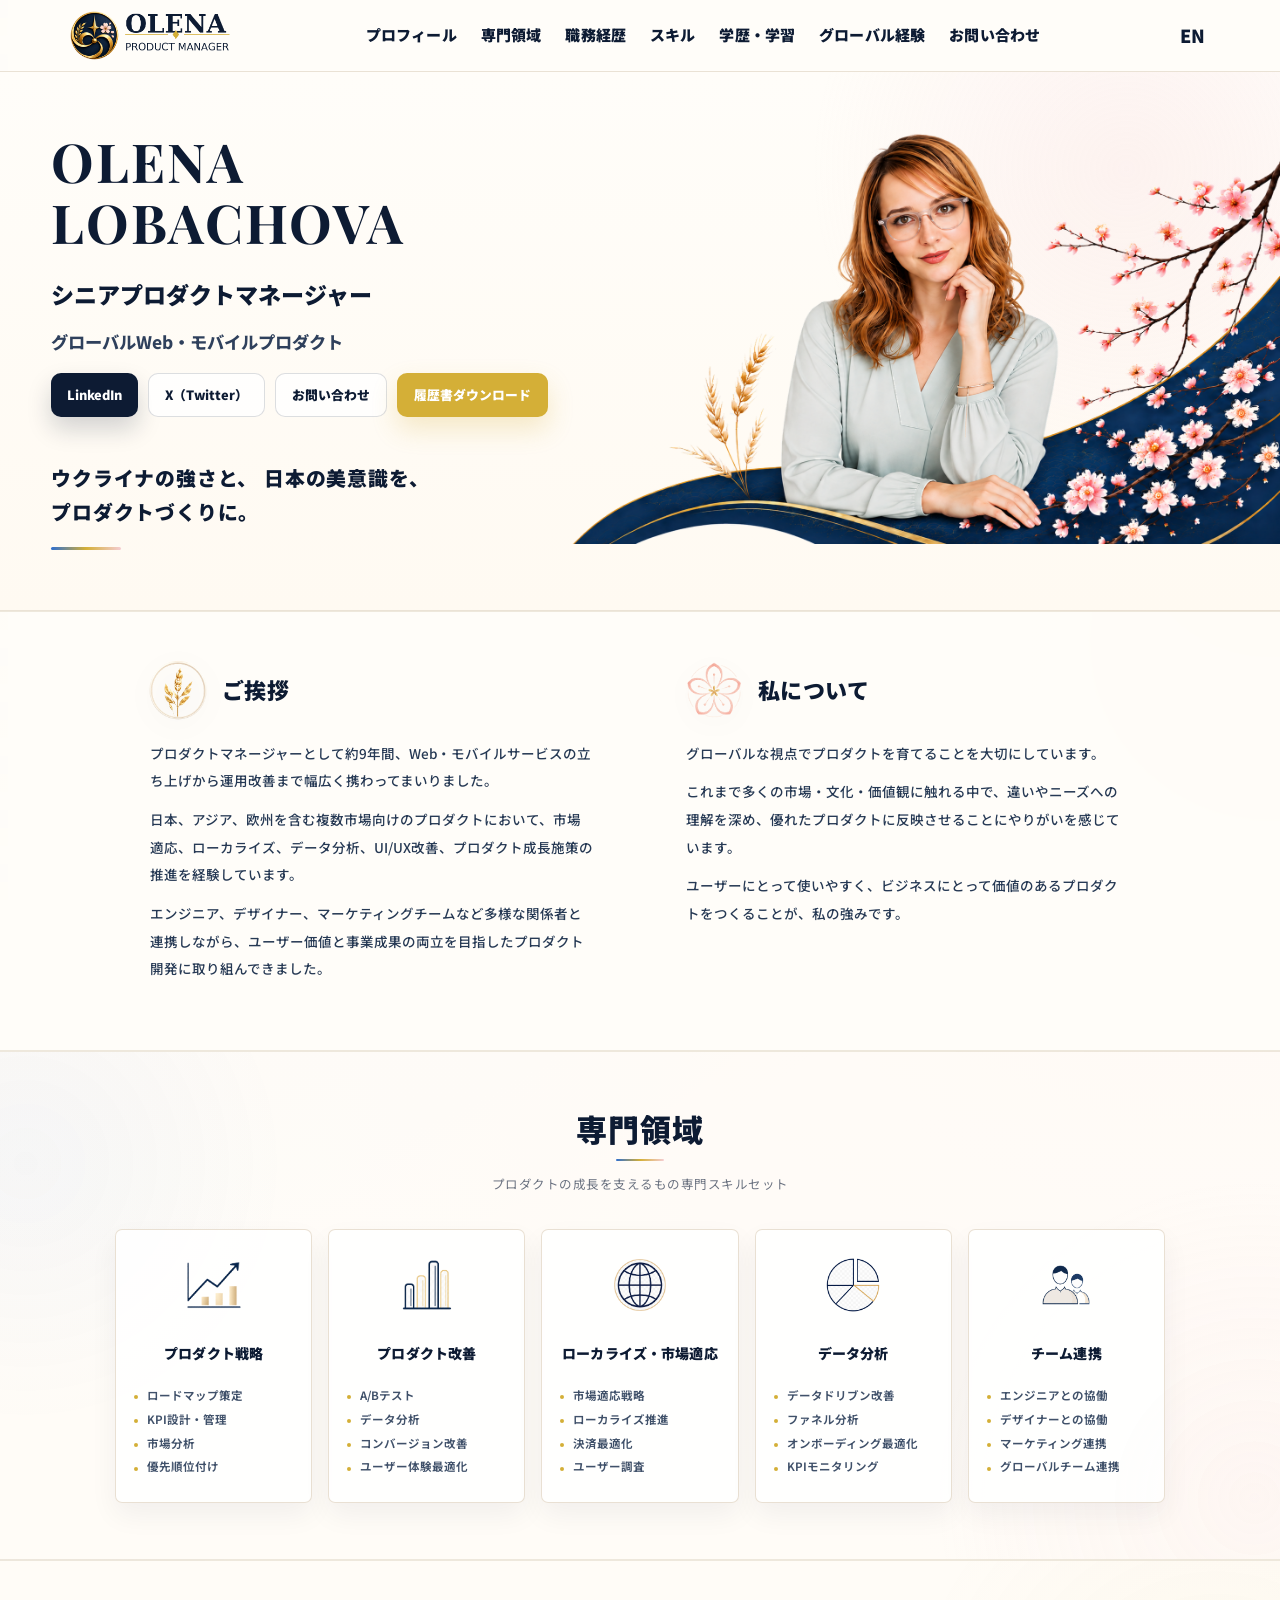
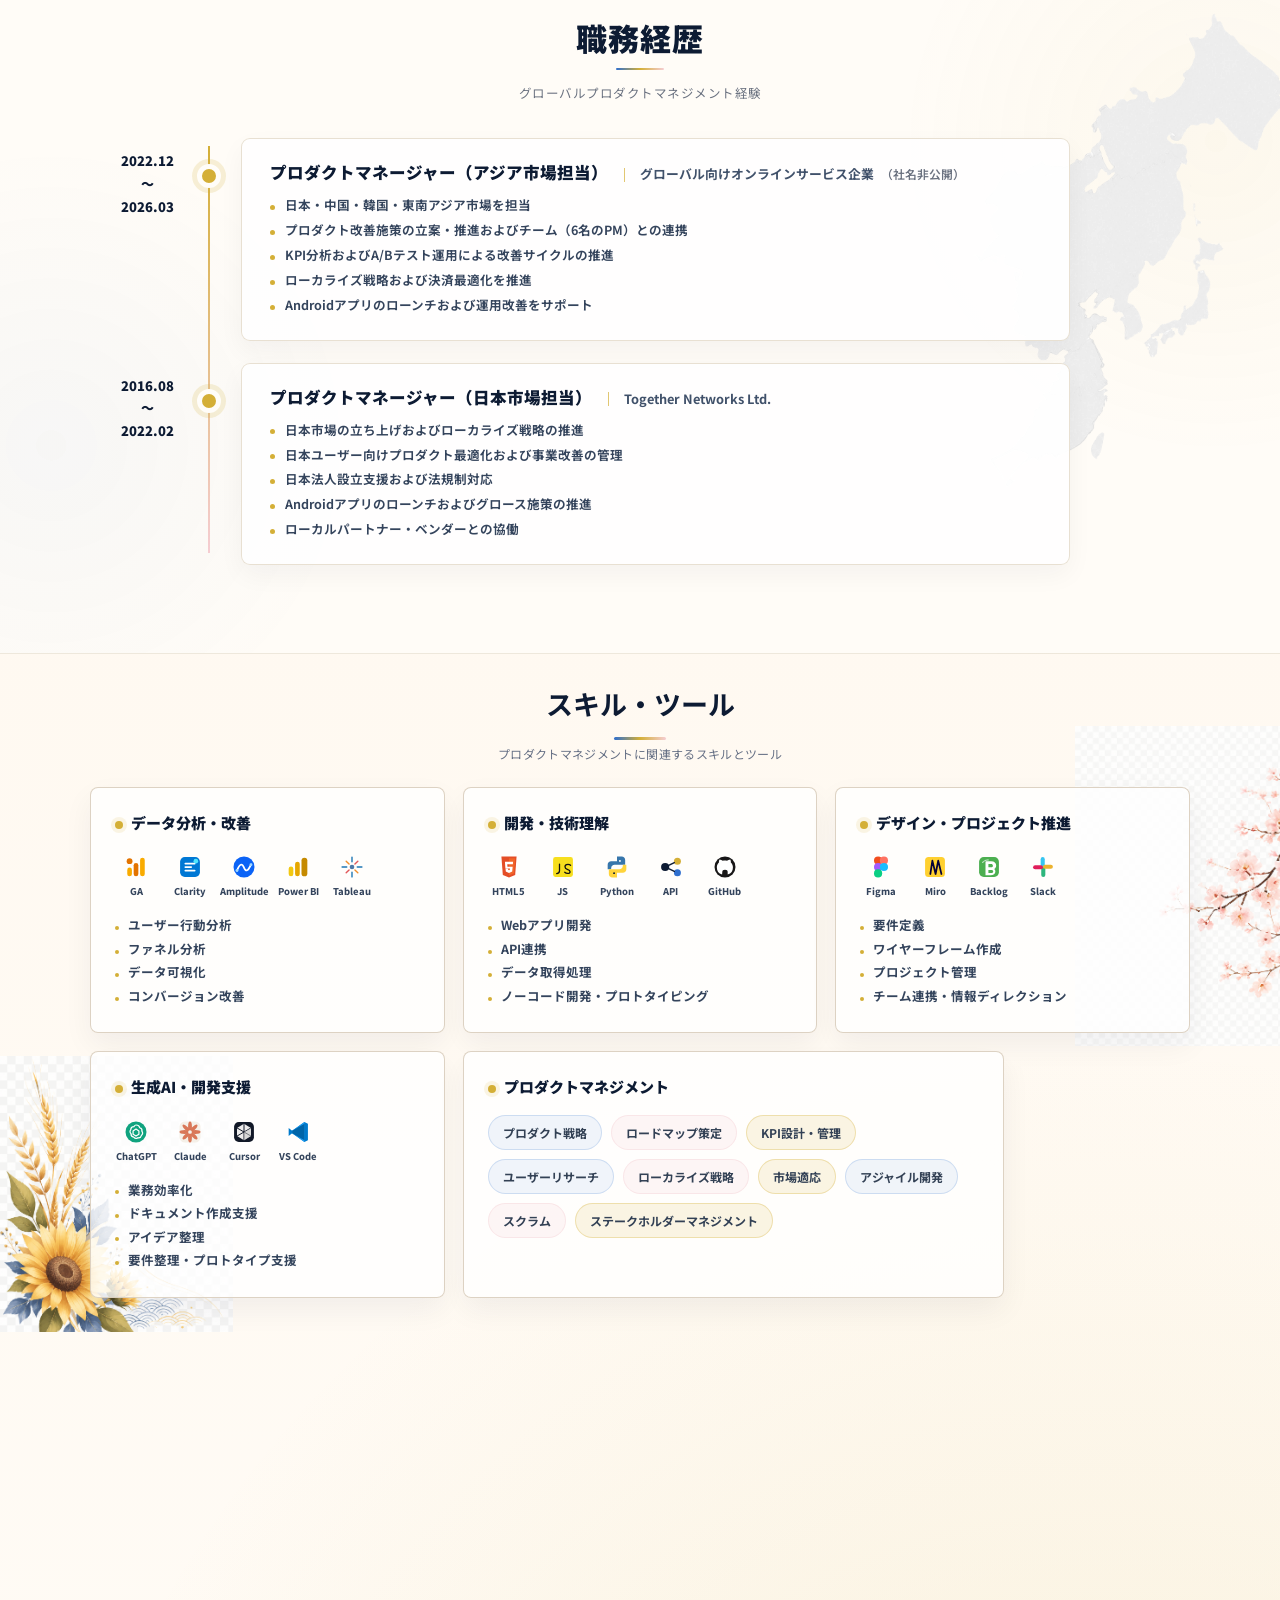
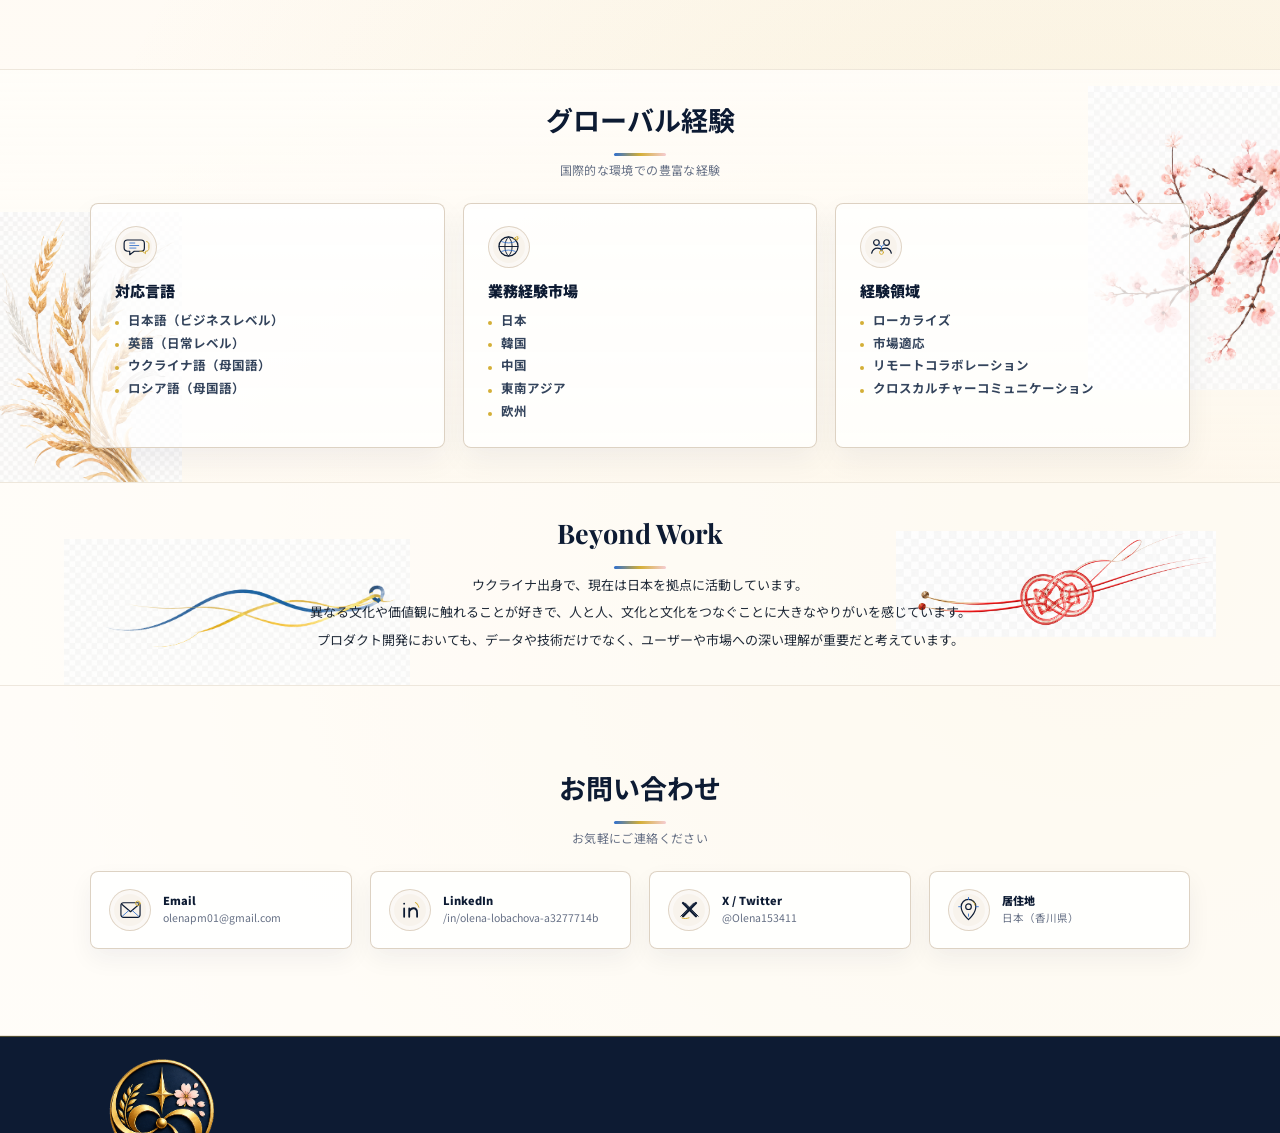
==== commit c74f99fa: "Update portfolio desktop sections and icons" ====
--- a/index.html
+++ b/index.html
@@ -364,81 +364,105 @@
     </div>
 </section>
 
-<section id="skills" class="section">
+<section id="skills" class="section showcase-section skills-section">
+    <img src="assets/decor/sunflower-accent.png" alt="" class="section-decor section-decor-left section-decor-sunflower">
+    <img src="assets/decor/sakura-branch-right.png" alt="" class="section-decor section-decor-right section-decor-sakura">
     <div class="container">
 
-        <h2>スキル</h2>
+        <h2>スキル・ツール</h2>
         <p class="section-subtitle">
-            プロダクトマネジメントを中心に、分析・開発理解・AI活用まで幅広く対応
+            プロダクトマネジメントに関連するスキルとツール
         </p>
 
         <div class="skills-board">
 
             <div class="skill-group">
+                <h3>データ分析・改善</h3>
+                <div class="tool-row">
+                    <span class="tool-badge"><img src="assets/icons/tool-ga.svg" alt=""><span class="tool-label">GA</span></span>
+                    <span class="tool-badge"><img src="assets/icons/tool-clarity.svg" alt=""><span class="tool-label">Clarity</span></span>
+                    <span class="tool-badge"><img src="assets/icons/tool-amplitude.svg" alt=""><span class="tool-label">Amplitude</span></span>
+                    <span class="tool-badge"><img src="assets/icons/tool-powerbi.svg" alt=""><span class="tool-label">Power BI</span></span>
+                    <span class="tool-badge"><img src="assets/icons/tool-tableau.svg" alt=""><span class="tool-label">Tableau</span></span>
+                </div>
+                <ul class="skill-list">
+                    <li>ユーザー行動分析</li>
+                    <li>ファネル分析</li>
+                    <li>データ可視化</li>
+                    <li>コンバージョン改善</li>
+                </ul>
+            </div>
+
+            <div class="skill-group">
+                <h3>開発・技術理解</h3>
+                <div class="tool-row">
+                    <span class="tool-badge"><img src="assets/icons/tool-html5.svg" alt=""><span class="tool-label">HTML5</span></span>
+                    <span class="tool-badge"><img src="assets/icons/tool-js.svg" alt=""><span class="tool-label">JS</span></span>
+                    <span class="tool-badge"><img src="assets/icons/tool-python.svg" alt=""><span class="tool-label">Python</span></span>
+                    <span class="tool-badge"><img src="assets/icons/tool-api.svg" alt=""><span class="tool-label">API</span></span>
+                    <span class="tool-badge"><img src="assets/icons/tool-github.svg" alt=""><span class="tool-label">GitHub</span></span>
+                </div>
+                <ul class="skill-list">
+                    <li>Webアプリ開発</li>
+                    <li>API連携</li>
+                    <li>データ取得処理</li>
+                    <li>ノーコード開発・プロトタイピング</li>
+                </ul>
+            </div>
+
+            <div class="skill-group">
+                <h3>デザイン・プロジェクト推進</h3>
+                <div class="tool-row">
+                    <span class="tool-badge"><img src="assets/icons/tool-figma.svg" alt=""><span class="tool-label">Figma</span></span>
+                    <span class="tool-badge"><img src="assets/icons/tool-miro.svg" alt=""><span class="tool-label">Miro</span></span>
+                    <span class="tool-badge"><img src="assets/icons/tool-backlog.svg" alt=""><span class="tool-label">Backlog</span></span>
+                    <span class="tool-badge"><img src="assets/icons/tool-slack.svg" alt=""><span class="tool-label">Slack</span></span>
+                </div>
+                <ul class="skill-list">
+                    <li>要件定義</li>
+                    <li>ワイヤーフレーム作成</li>
+                    <li>プロジェクト管理</li>
+                    <li>チーム連携・情報ディレクション</li>
+                </ul>
+            </div>
+
+            <div class="skill-group">
+                <h3>生成AI・開発支援</h3>
+                <div class="tool-row">
+                    <span class="tool-badge"><img src="assets/icons/tool-chatgpt.svg" alt=""><span class="tool-label">ChatGPT</span></span>
+                    <span class="tool-badge"><img src="assets/icons/tool-claude.svg" alt=""><span class="tool-label">Claude</span></span>
+                    <span class="tool-badge"><img src="assets/icons/tool-cursor.svg" alt=""><span class="tool-label">Cursor</span></span>
+                    <span class="tool-badge"><img src="assets/icons/tool-vscode.svg" alt=""><span class="tool-label">VS Code</span></span>
+                </div>
+                <ul class="skill-list">
+                    <li>業務効率化</li>
+                    <li>ドキュメント作成支援</li>
+                    <li>アイデア整理</li>
+                    <li>要件整理・プロトタイプ支援</li>
+                </ul>
+            </div>
+
+            <div class="skill-group skill-group-pills">
                 <h3>プロダクトマネジメント</h3>
                 <div class="skill-tags">
-                    <span>市場分析</span>
+                    <span>プロダクト戦略</span>
+                    <span>ロードマップ策定</span>
+                    <span>KPI設計・管理</span>
                     <span>ユーザーリサーチ</span>
-                    <span>KPI設計</span>
-                    <span>A/Bテスト</span>
-                    <span>ロードマップ策定</span>
-                    <span>プロダクト改善</span>
                     <span>ローカライズ戦略</span>
-                    <span>チーム連携</span>
-                </div>
-            </div>
-
-            <div class="skill-group">
-                <h3>データ分析・UX改善</h3>
-                <div class="skill-tags">
-                    <span>Google Analytics</span>
-                    <span>Microsoft Clarity</span>
-                    <span>Google Search Console</span>
-                    <span>Ptengine</span>
-                    <span>Amplitude</span>
-                    <span>Tableau</span>
-                    <span>Power BI</span>
-                    <span>Appsflyer</span>
-                    <span>ファネル分析</span>
-                    <span>オンボーディング最適化</span>
-                </div>
-            </div>
-
-            <div class="skill-group">
-                <h3>開発・技術理解</h3>
-                <div class="skill-tags">
-                    <span>HTML/CSS</span>
-                    <span>JavaScript</span>
-                    <span>jQuery</span>
-                    <span>Python</span>
-                    <span>SQLite</span>
-                    <span>GitHub</span>
-                    <span>API連携基礎</span>
-                    <span>ノーコード制作</span>
-                    <span>プロトタイピング</span>
-                </div>
-            </div>
-
-            <div class="skill-group">
-                <h3>生成AI・開発支援</h3>
-                <div class="skill-tags">
-                    <span>ChatGPT</span>
-                    <span>Claude</span>
-                    <span>Cursor</span>
-                    <span>VS Code</span>
-                    <span>Visily</span>
-                    <span>業務効率化</span>
-                    <span>要件整理支援</span>
-                    <span>ドキュメント作成支援</span>
-                </div>
-            </div>
-
-        </div>
-
-    </div>
-</section>
-
-<section id="education" class="section">
+                    <span>市場適応</span>
+                    <span>アジャイル開発</span>
+                    <span>スクラム</span>
+                    <span>ステークホルダーマネジメント</span>
+                </div>
+            </div>
+
+        </div>
+
+    </div>
+</section>
+
+<section id="education" class="section showcase-section education-section">
     <div class="container">
         <h2>学歴・学習</h2>
         <p class="section-subtitle">継続的な学びと自己成長</p>
@@ -446,41 +470,37 @@
         <div class="education-grid">
 
             <div class="education-card">
-                <h3>SUNABACOビジネススクール</h3>
-                <p>2026年3月〜2026年5月</p>
-                <ul>
-                    <li>Webアプリ開発</li>
-                    <li>生成AI活用</li>
-                    <li>プロダクト開発</li>
-                    <li>デジタルマーケティング基礎</li>
-                </ul>
+                <span class="card-icon"><img src="assets/icons/card-book.svg" alt=""></span>
+                <div>
+                    <h3>SUNABACOビジネススクール</h3>
+                    <ul>
+                        <li>Webアプリ開発</li>
+                        <li>生成AI活用</li>
+                        <li>プロダクト開発</li>
+                        <li>デジタルマーケティング基礎</li>
+                    </ul>
+                </div>
             </div>
 
             <div class="education-card">
-                <h3>修士課程修了</h3>
-                <p>日本語・日本文学専攻</p>
-                <ul>
-                    <li>オレス・ホンチャール記念</li>
-                    <li>ドニプロ国立大学（ウクライナ）</li>
-                    <li>2014年〜2016年</li>
-                </ul>
-            </div>
-
-            <div class="education-card">
-                <h3>学士課程修了</h3>
-                <p>日本語・日本文学専攻</p>
-                <ul>
-                    <li>オレス・ホンチャール記念</li>
-                    <li>ドニプロ国立大学（ウクライナ）</li>
-                    <li>2010年〜2014年</li>
-                </ul>
-            </div>
-
-        </div>
-    </div>
-</section>
-
-<section id="global" class="section section-soft global-section">
+                <span class="card-icon"><img src="assets/icons/card-graduation.svg" alt=""></span>
+                <div>
+                    <h3>修士課程修了</h3>
+                    <p>日本語・日本文学専攻</p>
+                    <ul>
+                        <li>オレス・ホンチャール記念</li>
+                        <li>ドニプロ国立大学（ウクライナ）</li>
+                    </ul>
+                </div>
+            </div>
+
+        </div>
+    </div>
+</section>
+
+<section id="global" class="section section-soft showcase-section global-section">
+    <img src="assets/decor/wheat-accent-left.png" alt="" class="section-decor section-decor-left section-decor-wheat">
+    <img src="assets/decor/sakura-branch-right-global-experience.png" alt="" class="section-decor section-decor-right section-decor-sakura-global">
     <div class="container">
         <h2>グローバル経験</h2>
         <p class="section-subtitle">国際的な環境での豊富な経験</p>
@@ -488,16 +508,18 @@
         <div class="global-grid">
 
             <div class="global-card">
+                <span class="card-icon"><img src="assets/icons/card-language.svg" alt=""></span>
                 <h3>対応言語</h3>
                 <ul>
-                    <li>日本語</li>
-                    <li>英語</li>
-                    <li>ウクライナ語</li>
-                    <li>ロシア語</li>
+                    <li>日本語（ビジネスレベル）</li>
+                    <li>英語（日常レベル）</li>
+                    <li>ウクライナ語（母国語）</li>
+                    <li>ロシア語（母国語）</li>
                 </ul>
             </div>
 
             <div class="global-card">
+                <span class="card-icon"><img src="assets/icons/card-market.svg" alt=""></span>
                 <h3>業務経験市場</h3>
                 <ul>
                     <li>日本</li>
@@ -509,6 +531,7 @@
             </div>
 
             <div class="global-card">
+                <span class="card-icon"><img src="assets/icons/card-collaboration.svg" alt=""></span>
                 <h3>経験領域</h3>
                 <ul>
                     <li>ローカライズ</li>
@@ -523,6 +546,8 @@
 </section>
 
 <section id="beyond" class="section beyond-section">
+    <img src="assets/decor/ukraine-ribbon.png" alt="" class="beyond-ribbon beyond-ribbon-left">
+    <img src="assets/decor/mizuhiki-red.png" alt="" class="beyond-ribbon beyond-ribbon-right">
     <div class="container">
         <h2>Beyond Work</h2>
 
@@ -540,7 +565,7 @@
     </div>
 </section>
 
-<section id="contact" class="section section-soft">
+<section id="contact" class="section section-soft contact-section">
 
     <div class="container">
 
@@ -552,7 +577,7 @@
             <div class="contact-info">
 
                 <a class="contact-card" href="mailto:olenapm01@gmail.com">
-                    <span>📧</span>
+                    <span class="card-icon"><img src="assets/icons/card-mail.svg" alt=""></span>
                     <div>
                         <strong>Email</strong>
                         <p>olenapm01@gmail.com</p>
@@ -560,7 +585,7 @@
                 </a>
 
                 <a class="contact-card" href="https://www.linkedin.com/in/olena-lobachova-a3277714b" target="_blank" rel="noopener">
-                    <span>💼</span>
+                    <span class="card-icon"><img src="assets/icons/card-linkedin.svg" alt=""></span>
                     <div>
                         <strong>LinkedIn</strong>
                         <p>/in/olena-lobachova-a3277714b</p>
@@ -568,7 +593,7 @@
                 </a>
 
                 <a class="contact-card" href="https://x.com/Olena153411" target="_blank" rel="noopener">
-                    <span>𝕏</span>
+                    <span class="card-icon"><img src="assets/icons/card-x.svg" alt=""></span>
                     <div>
                         <strong>X / Twitter</strong>
                         <p>@Olena153411</p>
@@ -576,35 +601,14 @@
                 </a>
 
                 <div class="contact-card">
-                    <span>📍</span>
+                    <span class="card-icon"><img src="assets/icons/card-location.svg" alt=""></span>
                     <div>
-                        <strong>Location</strong>
-                        <p>Kagawa, Japan</p>
+                        <strong>居住地</strong>
+                        <p>日本（香川県）</p>
                     </div>
                 </div>
 
             </div>
-
-            <form class="contact-form" id="contactForm">
-
-                <label for="name">お名前</label>
-                <input type="text" id="name" name="name" placeholder="Your name" required>
-
-                <label for="email">メールアドレス</label>
-                <input type="email" id="email" name="email" placeholder="your@email.com" required>
-
-                <label for="message">メッセージ</label>
-                <textarea id="message" name="message" rows="5" placeholder="Please write your message here." required></textarea>
-
-                <button type="submit" class="btn-primary form-btn">
-                    Send Message
-                </button>
-
-                <p class="form-note">
-                    ※ メールアプリが開きます。
-                </p>
-
-            </form>
 
         </div>
 
@@ -644,4 +648,4 @@
 <script src="js/main.js"></script>
 
 </body>
-</html>+</html>
--- a/css/style.css
+++ b/css/style.css
@@ -1103,45 +1103,191 @@
    10. Skills
 ========================================================= */
 
+.showcase-section{
+    position:relative;
+    overflow:hidden;
+    padding-top:34px;
+    padding-bottom:34px;
+}
+
+.showcase-section .container{
+    position:relative;
+    z-index:1;
+}
+
+.showcase-section h2,
+.beyond-section h2,
+.contact-section h2{
+    margin-bottom:5px;
+    font-size:27px;
+    line-height:1.22;
+}
+
+.showcase-section .section-subtitle,
+.contact-section .section-subtitle{
+    margin-top:0;
+    margin-bottom:24px;
+    font-size:12px;
+    line-height:1.5;
+}
+
+.section-decor{
+    position:absolute;
+    pointer-events:none;
+    user-select:none;
+    z-index:0;
+}
+
+.section-decor-sunflower{
+    left:clamp(-10px, -3.6vw, -15px);
+    bottom:-28px;
+    width:clamp(230px, 19vw, 310px);
+    opacity:.92;
+}
+
+.section-decor-sakura{
+    right:clamp(-72px, -4vw, -22px);
+    top:72px;
+    width:clamp(240px, 20vw, 330px);
+    opacity:.9;
+}
+
+.section-decor-wheat{
+    left:clamp(-52px, -3.8vw, -20px);
+    bottom:-18px;
+    width:clamp(230px, 18vw, 300px);
+    opacity:.78;
+}
+
+.section-decor-sakura-global{
+    right:clamp(-70px, -4vw, -24px);
+    top:16px;
+    width:clamp(230px, 19vw, 320px);
+    opacity:.86;
+}
+
 .skills-board{
     display:grid;
-    grid-template-columns:repeat(2,1fr);
-    gap:22px;
+    grid-template-columns:repeat(6,1fr);
+    gap:18px;
 }
 
 .skill-group{
-    padding:28px;
+    grid-column:span 2;
+    min-height:210px;
+    padding:22px 24px;
     position:relative;
     overflow:hidden;
 
-    background:rgba(255,255,255,.88);
-    border:1px solid rgba(232,223,209,.9);
-    border-radius:30px;
-    box-shadow:var(--soft-shadow);
+    background:rgba(255,255,255,.78);
+    border:1px solid rgba(219,207,190,.92);
+    border-radius:8px;
+    box-shadow:0 12px 30px rgba(13,27,51,.055);
 }
 
 .skill-group::before{
+    content:none;
+}
+
+.skill-group h3{
+    color:var(--navy);
+    margin-bottom:14px;
+    position:relative;
+    z-index:1;
+    font-size:15px;
+    font-weight:900;
+}
+
+.skill-group h3::before{
+    content:"";
+    display:inline-block;
+    width:8px;
+    height:8px;
+    margin-right:8px;
+    border-radius:50%;
+    background:var(--gold);
+    box-shadow:0 0 0 4px rgba(212,175,55,.13);
+}
+
+.tool-row{
+    display:flex;
+    align-items:flex-start;
+    flex-wrap:wrap;
+    gap:10px 12px;
+    min-height:54px;
+    margin-bottom:12px;
+}
+
+.tool-badge{
+    display:inline-flex;
+    flex-direction:column;
+    align-items:center;
+    justify-content:center;
+    width:42px;
+    min-height:50px;
+    padding:0;
+    border-radius:0;
+    background:transparent;
+    border:none;
+    color:#17345a;
+    line-height:1.1;
+    font-weight:900;
+    box-shadow:none;
+}
+
+.tool-badge img{
+    width:28px;
+    height:28px;
+    margin-bottom:5px;
+    display:block;
+}
+
+.tool-label{
+    display:block;
+    max-width:54px;
+    color:#34445c;
+    font-size:9.4px;
+    line-height:1.15;
+    font-weight:800;
+    text-align:center;
+}
+
+.skill-list{
+    margin:0;
+    padding:0;
+    list-style:none;
+}
+
+.skill-list li{
+    position:relative;
+    padding-left:13px;
+    margin-bottom:5px;
+    color:#34445c;
+    font-size:12.5px;
+    line-height:1.48;
+    font-weight:700;
+}
+
+.skill-list li::before{
     content:"";
     position:absolute;
-    right:-42px;
-    top:-42px;
-    width:120px;
-    height:120px;
+    left:0;
+    top:.78em;
+    width:4px;
+    height:4px;
     border-radius:50%;
-    background:rgba(245,205,210,.18);
-}
-
-.skill-group h3{
-    color:var(--navy);
-    margin-bottom:18px;
-    position:relative;
-    z-index:1;
+    background:var(--gold);
+}
+
+.skill-group-pills{
+    grid-column:span 3;
+    min-height:146px;
 }
 
 .skill-tags{
     display:flex;
     flex-wrap:wrap;
-    gap:10px;
+    gap:9px;
     position:relative;
     z-index:1;
 }
@@ -1149,15 +1295,15 @@
 .skill-tags span{
     display:inline-flex;
     align-items:center;
-    min-height:34px;
-    padding:7px 13px;
+    min-height:28px;
+    padding:6px 14px;
     border-radius:999px;
 
     background:#fffaf2;
     border:1px solid rgba(212,175,55,.32);
     color:#334155;
 
-    font-size:14px;
+    font-size:12px;
     font-weight:700;
 }
 
@@ -1185,29 +1331,67 @@
 .global-grid{
     display:grid;
     grid-template-columns:repeat(3,1fr);
-    gap:22px;
+    gap:18px;
+}
+
+.education-grid{
+    width:min(760px,100%);
+    margin:0 auto;
+    grid-template-columns:repeat(2,1fr);
 }
 
 .education-card,
 .global-card,
 .beyond-card{
-    padding:30px;
-    border-radius:28px;
-    background:rgba(255,255,255,.88);
-    border:1px solid rgba(232,223,209,.88);
-    box-shadow:var(--soft-shadow);
+    padding:22px 24px;
+    border-radius:8px;
+    background:rgba(255,255,255,.76);
+    border:1px solid rgba(219,207,190,.92);
+    box-shadow:0 12px 30px rgba(13,27,51,.055);
     transition:.28s ease;
+}
+
+.education-card{
+    display:grid;
+    grid-template-columns:auto 1fr;
+    gap:16px;
+}
+
+.card-icon{
+    display:inline-flex;
+    align-items:center;
+    justify-content:center;
+    width:42px;
+    height:42px;
+    flex:0 0 42px;
+    border-radius:50%;
+    background:rgba(248,243,235,.95);
+    border:1px solid rgba(219,207,190,.86);
+    color:var(--navy);
+    box-shadow:inset 0 0 0 4px rgba(255,255,255,.48);
+}
+
+.card-icon img{
+    width:27px;
+    height:27px;
+    display:block;
+}
+
+.global-card .card-icon{
+    margin-bottom:10px;
 }
 
 .education-card:hover,
 .global-card:hover{
-    transform:translateY(-5px);
+    transform:translateY(-3px);
 }
 
 .education-card h3,
 .global-card h3{
     color:var(--navy);
-    margin-bottom:10px;
+    margin-bottom:7px;
+    font-size:15px;
+    font-weight:900;
 }
 
 .education-card p{
@@ -1217,53 +1401,88 @@
 
 .education-card ul,
 .global-card ul{
-    padding-left:20px;
+    padding-left:0;
+    list-style:none;
 }
 
 .education-card li,
 .global-card li{
-    margin-bottom:7px;
+    position:relative;
+    padding-left:13px;
+    margin-bottom:4px;
+    color:#34445c;
+    font-size:12.5px;
+    line-height:1.5;
+    font-weight:700;
+}
+
+.education-card li::before,
+.global-card li::before{
+    content:"";
+    position:absolute;
+    left:0;
+    top:.78em;
+    width:4px;
+    height:4px;
+    border-radius:50%;
+    background:var(--gold);
 }
 
 .global-section{
     background:
-        radial-gradient(circle at 12% 18%, rgba(47,111,206,.08), transparent 24%),
-        radial-gradient(circle at 86% 20%, rgba(245,205,210,.16), transparent 26%),
-        rgba(255,253,249,.72);
+        linear-gradient(180deg,rgba(255,253,249,.9),rgba(255,250,243,.72));
 }
 
 .global-card h3::before{
-    content:"◇ ";
-    color:var(--gold);
+    content:none;
 }
 
 .beyond-section{
-    background:
-        radial-gradient(circle at left bottom, rgba(47,111,206,.08), transparent 28%),
-        radial-gradient(circle at right top, rgba(245,205,210,.18), transparent 30%),
-        rgba(255,253,249,.72);
+    position:relative;
+    overflow:hidden;
+    padding-top:34px;
+    padding-bottom:28px;
+    background:rgba(255,253,249,.78);
 }
 
 .beyond-card{
-    max-width:780px;
+    max-width:840px;
     margin:auto;
-    font-size:17px;
+    padding:0;
+    border:none;
+    background:transparent;
+    box-shadow:none;
+    text-align:center;
+    font-size:13px;
+    line-height:1.75;
 }
 
 .beyond-card::before{
-    content:"Ukraine × Japan";
-    display:block;
-    margin-bottom:16px;
-
-    color:var(--gold);
-    font-size:13px;
-    font-weight:900;
-    letter-spacing:.10em;
-    text-transform:uppercase;
+    content:none;
 }
 
 .beyond-card p{
-    margin-bottom:16px;
+    margin-bottom:5px;
+}
+
+.beyond-ribbon{
+    position:absolute;
+    pointer-events:none;
+    z-index:0;
+}
+
+.beyond-ribbon-left{
+    left:clamp(18px, 5vw, 72px);
+    top:56px;
+    width:clamp(310px, 27vw, 430px);
+    opacity:.9;
+}
+
+.beyond-ribbon-right{
+    right:clamp(20px, 5vw, 78px);
+    top:48px;
+    width:clamp(300px, 25vw, 400px);
+    opacity:.94;
 }
 
 
@@ -1273,26 +1492,28 @@
 
 .contact-layout{
     display:grid;
-    grid-template-columns:1fr 1.15fr;
-    gap:28px;
+    grid-template-columns:1fr;
+    gap:0;
     align-items:start;
 }
 
 .contact-info{
     display:grid;
-    gap:16px;
+    grid-template-columns:repeat(4,1fr);
+    gap:18px;
 }
 
 .contact-card{
     display:flex;
-    align-items:flex-start;
-    gap:16px;
-    padding:22px;
-    border-radius:24px;
-
-    background:rgba(255,255,255,.88);
-    border:1px solid rgba(232,223,209,.88);
-    box-shadow:var(--soft-shadow);
+    align-items:center;
+    gap:12px;
+    min-height:78px;
+    padding:15px 18px;
+    border-radius:8px;
+
+    background:rgba(255,255,255,.78);
+    border:1px solid rgba(219,207,190,.92);
+    box-shadow:0 10px 24px rgba(13,27,51,.055);
 
     text-decoration:none;
     color:var(--ink);
@@ -1300,20 +1521,25 @@
 }
 
 .contact-card:hover{
-    transform:translateY(-4px);
+    transform:translateY(-3px);
 }
 
 .contact-card span{
-    font-size:24px;
+    flex:0 0 auto;
 }
 
 .contact-card strong{
+    display:block;
     color:var(--navy);
+    font-size:11px;
+    line-height:1.25;
+    font-weight:900;
 }
 
 .contact-card p{
     color:var(--muted);
-    font-size:14px;
+    font-size:10.5px;
+    line-height:1.35;
     margin-top:3px;
     word-break:break-word;
 }
@@ -1636,6 +1862,44 @@
     .global-grid,
     .contact-layout{
         grid-template-columns:1fr;
+    }
+
+    .skill-group,
+    .skill-group-pills{
+        grid-column:auto;
+        min-height:0;
+    }
+
+    .contact-info{
+        grid-template-columns:repeat(2,1fr);
+    }
+
+    .section-decor{
+        opacity:.42;
+    }
+
+    .section-decor-sunflower,
+    .section-decor-wheat{
+        left:-70px;
+        width:210px;
+    }
+
+    .section-decor-sakura,
+    .section-decor-sakura-global{
+        right:-82px;
+        width:210px;
+    }
+
+    .beyond-ribbon-left{
+        left:-38px;
+        width:280px;
+        opacity:.46;
+    }
+
+    .beyond-ribbon-right{
+        right:-46px;
+        width:260px;
+        opacity:.5;
     }
 }
 
@@ -2250,6 +2514,10 @@
         padding:6px 11px;
     }
 
+    .contact-info{
+        grid-template-columns:1fr;
+    }
+
     .contact-card{
         padding:18px;
         border-radius:22px;
@@ -2392,5 +2660,3 @@
         height:48px;
     }
 }
-
-
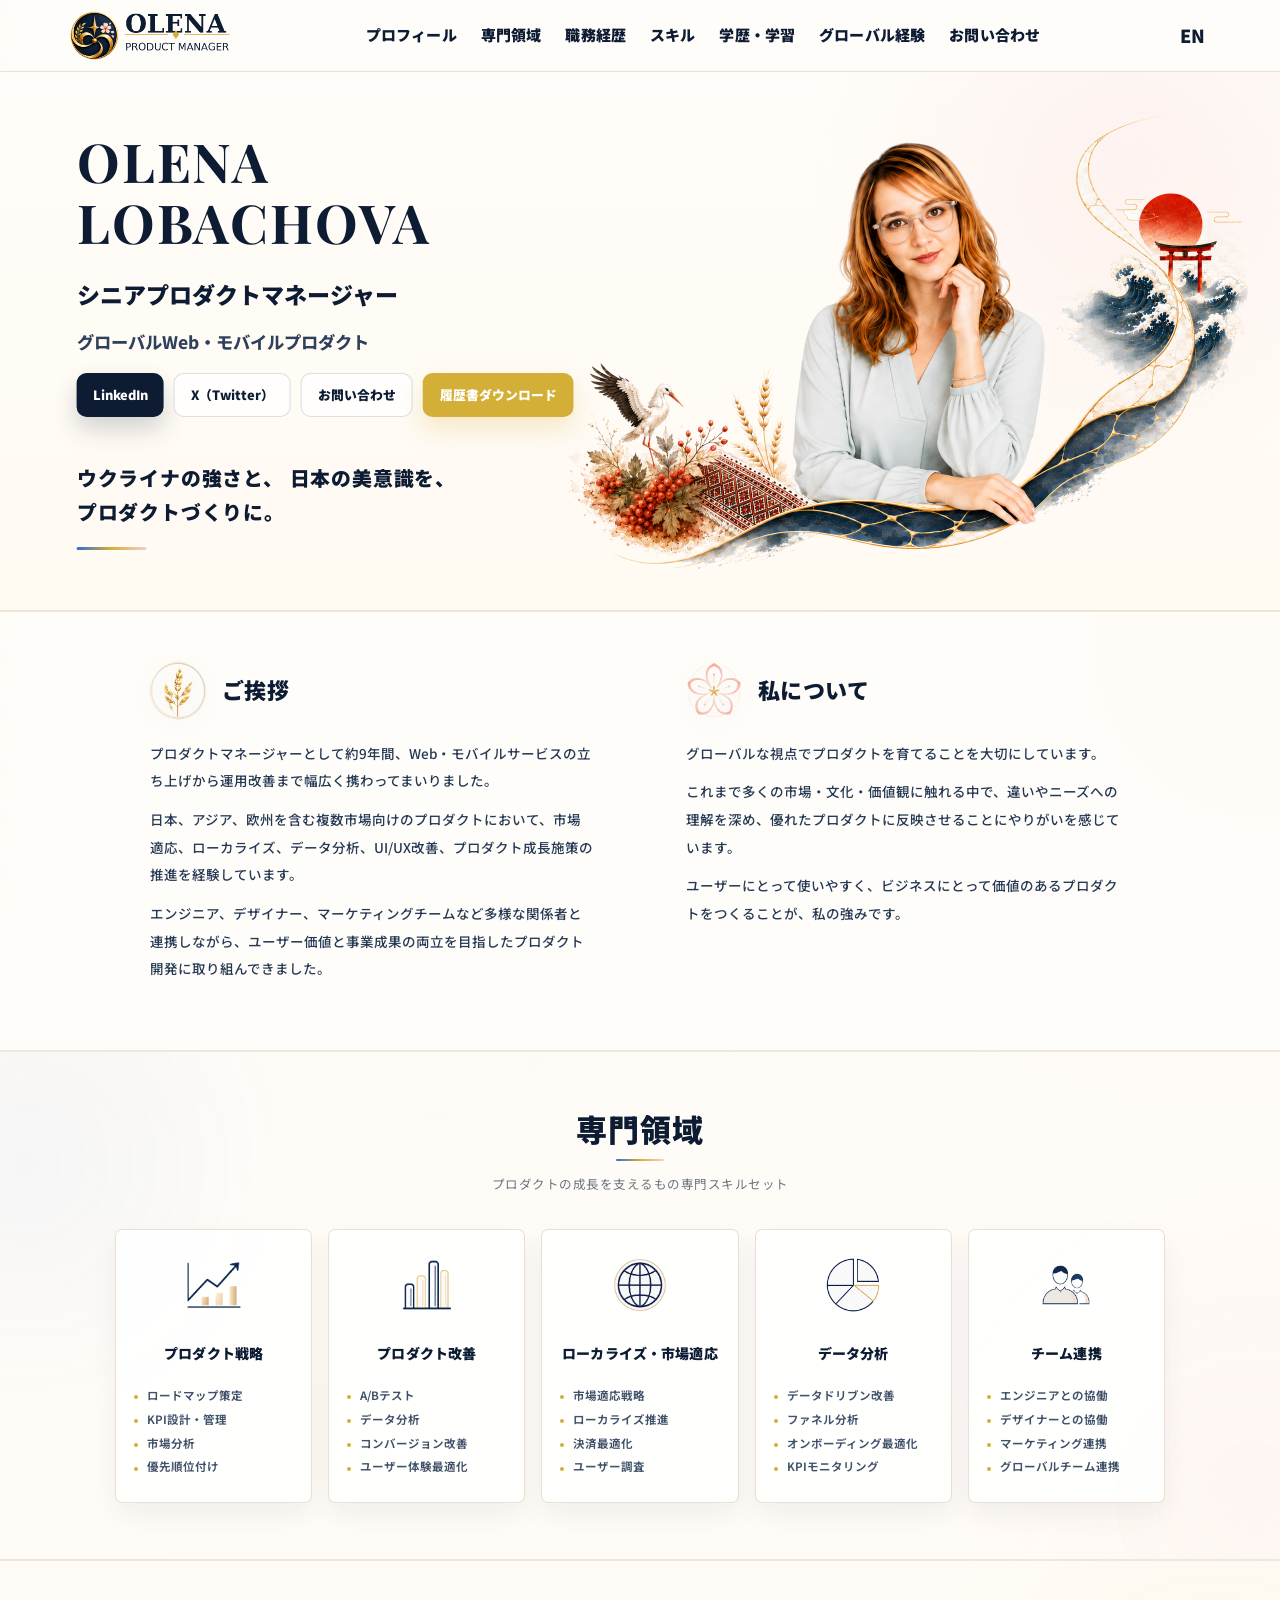
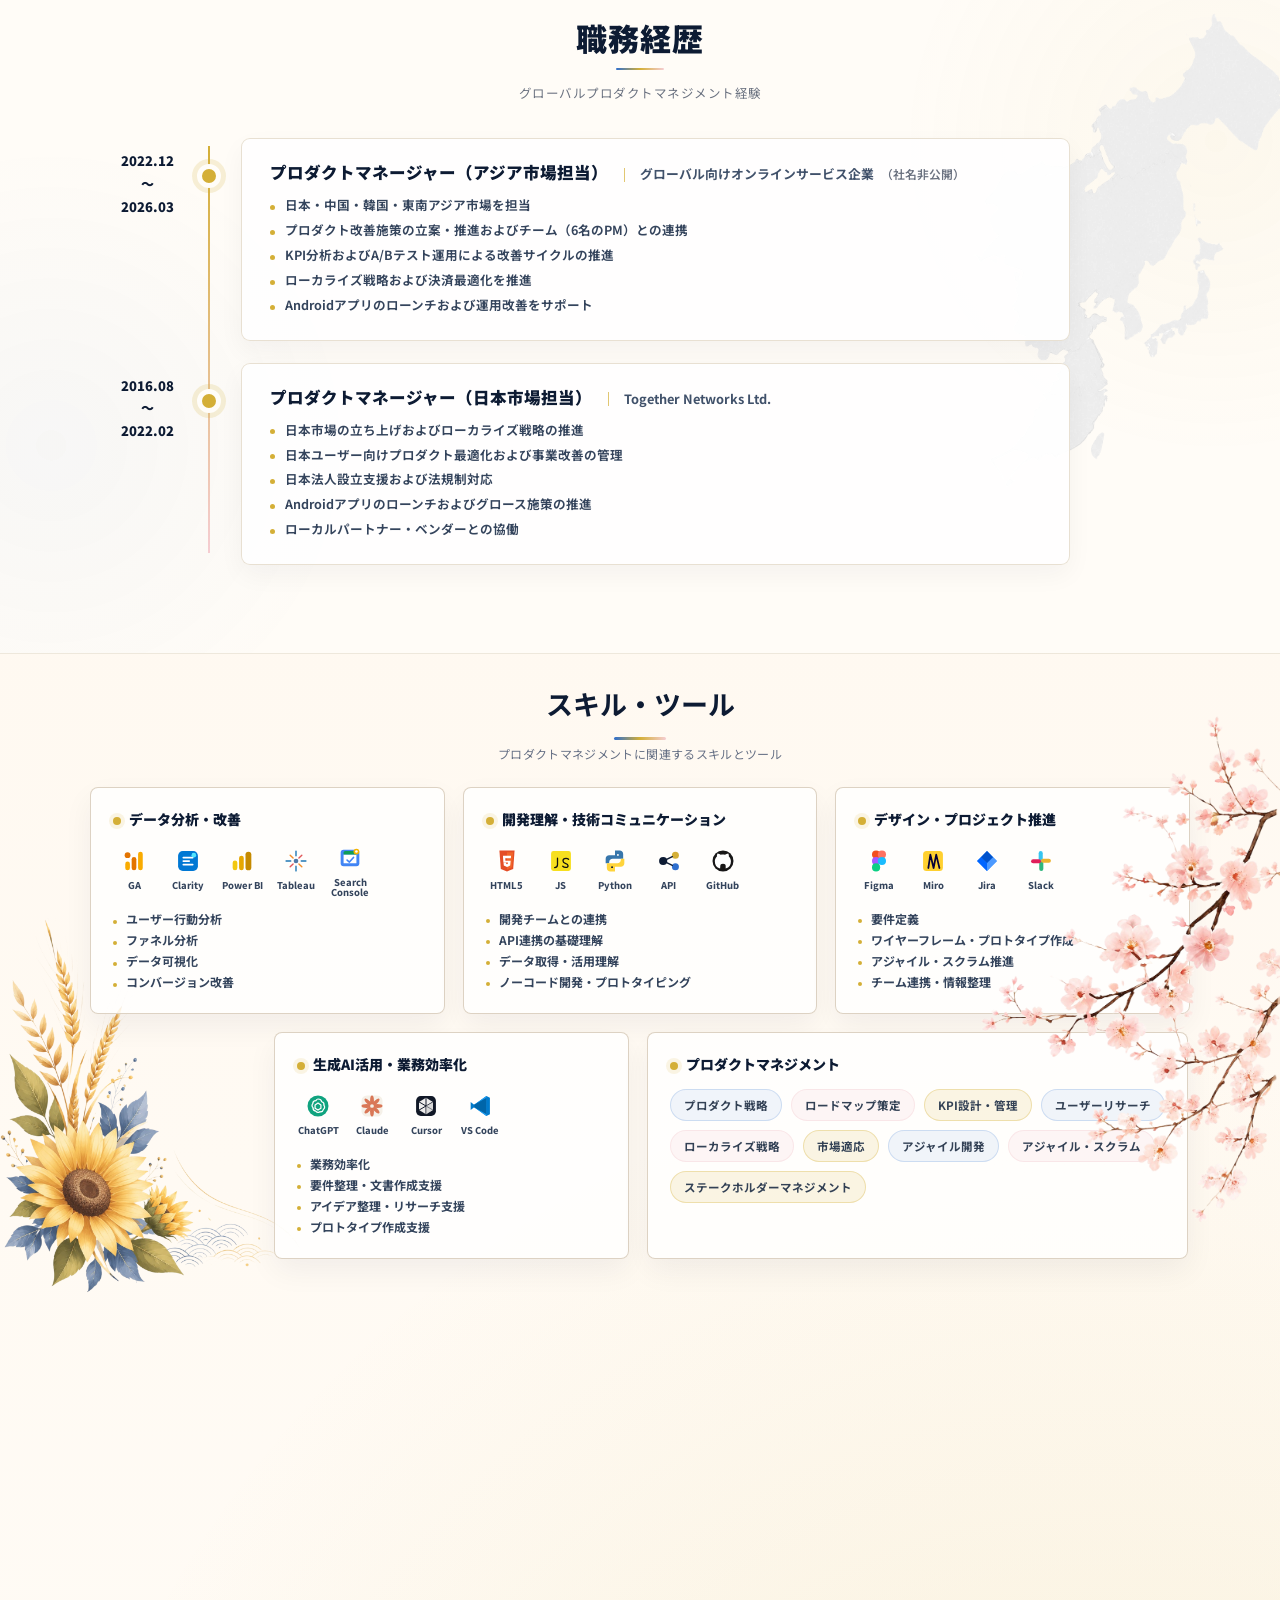
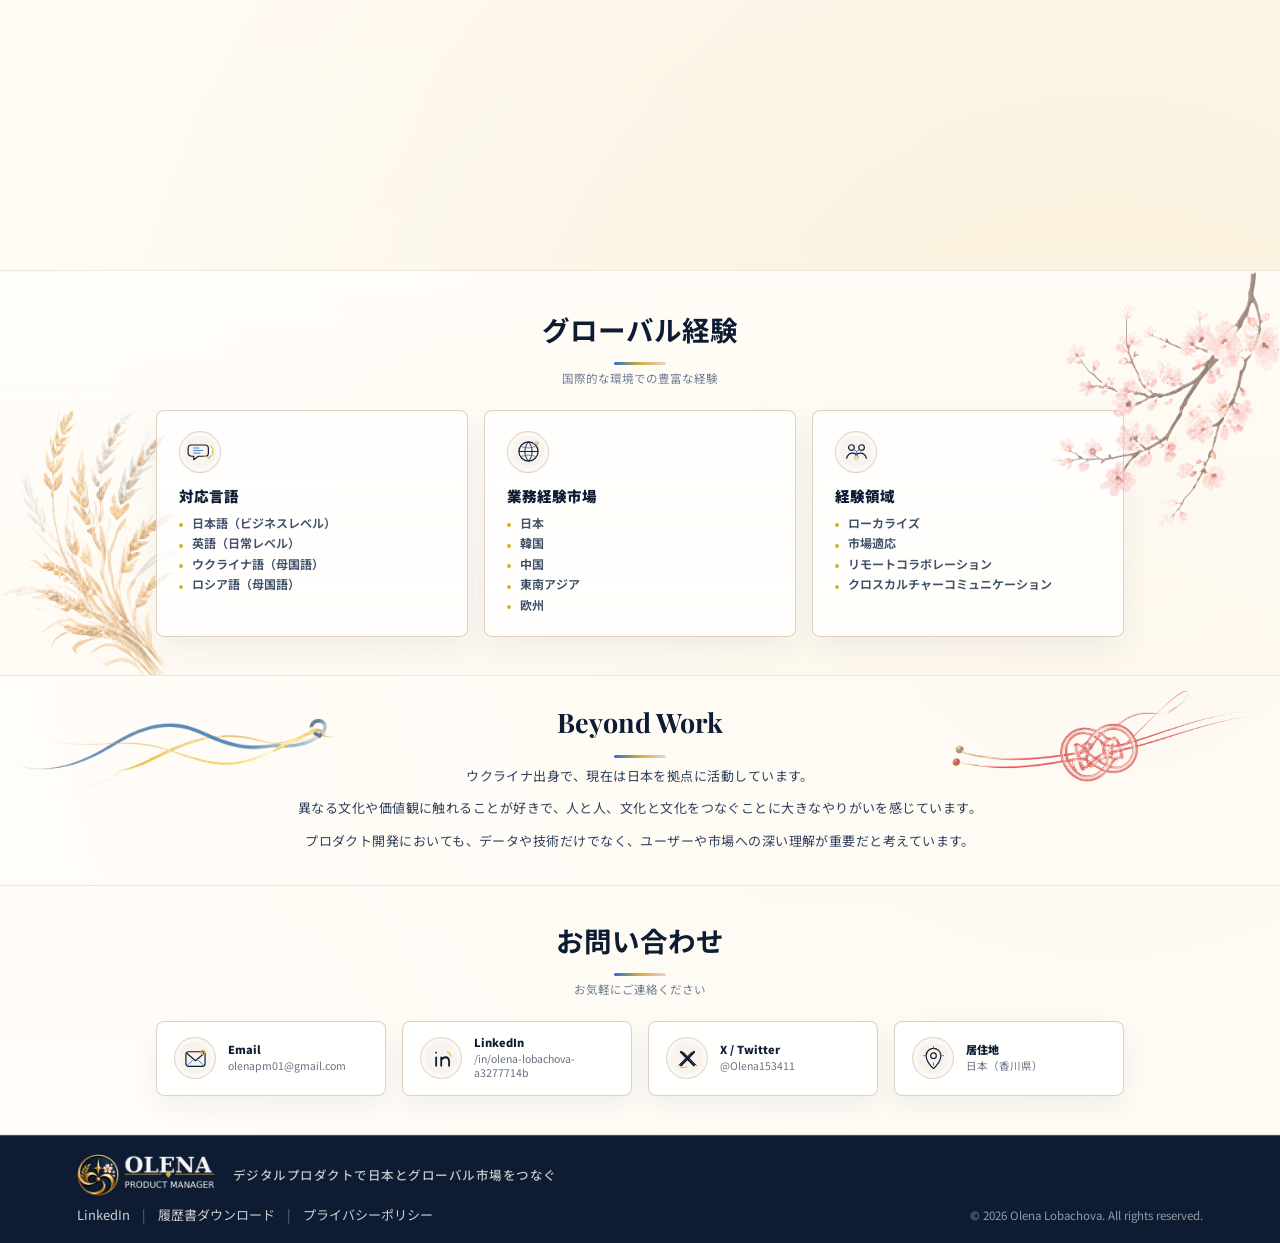
==== commit f83e333d: "Refine portfolio site layout and mobile assets" ====
--- a/index.html
+++ b/index.html
@@ -74,6 +74,12 @@
             EN
         </a>
 
+        <div class="mobile-lang-switch" aria-label="Language switcher">
+            <a href="en.html">EN</a>
+            <span aria-hidden="true">|</span>
+            <span class="active">JA</span>
+        </div>
+
         <button id="menuBtn" class="menu-btn" aria-label="Open menu">
             <span></span>
             <span></span>
@@ -139,6 +145,31 @@
 
 </div>
 
+<section class="mobile-hero-image-section" aria-label="Olena Lobachova profile hero">
+    <div class="mobile-hero-image-wrap">
+        <picture>
+            <source media="(max-width: 320px)" srcset="assets/hero/hero_mobile_ja_320.png">
+            <source media="(min-width: 321px) and (max-width: 374px)" srcset="assets/hero/hero_mobile_ja_375.png">
+            <source media="(min-width: 375px) and (max-width: 430px)" srcset="assets/hero/hero_mobile_ja_430.png">
+            <source media="(min-width: 431px) and (max-width: 599px)" srcset="assets/hero/hero_mobile_ja_599.png">
+            <source media="(min-width: 600px) and (max-width: 768px)" srcset="assets/hero/hero_mobile_ja_768.png">
+
+            <img
+                class="mobile-hero-image"
+                src="assets/hero/hero_mobile_ja_430.png"
+                alt="Olena Lobachova - Senior Product Manager"
+                loading="eager"
+                decoding="async"
+            >
+        </picture>
+
+        <a class="hero-hotspot hero-hotspot-linkedin" href="https://www.linkedin.com/in/olena-lobachova-a3277714b" target="_blank" rel="noopener" aria-label="LinkedIn"></a>
+        <a class="hero-hotspot hero-hotspot-x" href="https://x.com/Olena153411" target="_blank" rel="noopener" aria-label="X Twitter"></a>
+        <a class="hero-hotspot hero-hotspot-contact" href="#contact" aria-label="お問い合わせ"></a>
+        <a class="hero-hotspot hero-hotspot-resume" href="https://drive.google.com/file/d/1lDjc1nf29w-zCJ1_ss4SDsrGoV_MkNAw/view?usp=sharing" target="_blank" rel="noopener" aria-label="履歴書ダウンロード"></a>
+    </div>
+</section>
+
 <section class="hero hero-approved">
     <div class="hero-content">
 
@@ -179,8 +210,14 @@
         </div>
 
         <div class="hero-visual">
-            <img class="hero-profile hero-profile-desktop" src="assets/profile.png" alt="Olena Lobachova">
-            <img class="hero-profile hero-profile-mobile" src="assets/decor/fuji-scene.png" alt="Fuji scene illustration">
+            <picture class="hero-visual-picture">
+                <source media="(max-width: 768px)" srcset="assets/hero/mobile_hero_vertical_asset_transparent.png">
+                <img
+                    src="assets/hero/hero_desktop_fixed_transparent.png"
+                    alt="Olena Lobachova connecting Ukrainian and Japanese aesthetics through product creation"
+                    class="hero-visual-img"
+                >
+            </picture>
         </div>
 
     </div>
@@ -381,9 +418,9 @@
                 <div class="tool-row">
                     <span class="tool-badge"><img src="assets/icons/tool-ga.svg" alt=""><span class="tool-label">GA</span></span>
                     <span class="tool-badge"><img src="assets/icons/tool-clarity.svg" alt=""><span class="tool-label">Clarity</span></span>
-                    <span class="tool-badge"><img src="assets/icons/tool-amplitude.svg" alt=""><span class="tool-label">Amplitude</span></span>
                     <span class="tool-badge"><img src="assets/icons/tool-powerbi.svg" alt=""><span class="tool-label">Power BI</span></span>
                     <span class="tool-badge"><img src="assets/icons/tool-tableau.svg" alt=""><span class="tool-label">Tableau</span></span>
+                    <span class="tool-badge"><img src="assets/icons/tool-search-console.svg" alt=""><span class="tool-label">Search Console</span></span>
                 </div>
                 <ul class="skill-list">
                     <li>ユーザー行動分析</li>
@@ -394,7 +431,7 @@
             </div>
 
             <div class="skill-group">
-                <h3>開発・技術理解</h3>
+                <h3>開発理解・技術コミュニケーション</h3>
                 <div class="tool-row">
                     <span class="tool-badge"><img src="assets/icons/tool-html5.svg" alt=""><span class="tool-label">HTML5</span></span>
                     <span class="tool-badge"><img src="assets/icons/tool-js.svg" alt=""><span class="tool-label">JS</span></span>
@@ -403,9 +440,9 @@
                     <span class="tool-badge"><img src="assets/icons/tool-github.svg" alt=""><span class="tool-label">GitHub</span></span>
                 </div>
                 <ul class="skill-list">
-                    <li>Webアプリ開発</li>
-                    <li>API連携</li>
-                    <li>データ取得処理</li>
+                    <li>開発チームとの連携</li>
+                    <li>API連携の基礎理解</li>
+                    <li>データ取得・活用理解</li>
                     <li>ノーコード開発・プロトタイピング</li>
                 </ul>
             </div>
@@ -415,19 +452,19 @@
                 <div class="tool-row">
                     <span class="tool-badge"><img src="assets/icons/tool-figma.svg" alt=""><span class="tool-label">Figma</span></span>
                     <span class="tool-badge"><img src="assets/icons/tool-miro.svg" alt=""><span class="tool-label">Miro</span></span>
-                    <span class="tool-badge"><img src="assets/icons/tool-backlog.svg" alt=""><span class="tool-label">Backlog</span></span>
+                    <span class="tool-badge"><img src="assets/icons/tool-jira.svg" alt=""><span class="tool-label">Jira</span></span>
                     <span class="tool-badge"><img src="assets/icons/tool-slack.svg" alt=""><span class="tool-label">Slack</span></span>
                 </div>
                 <ul class="skill-list">
                     <li>要件定義</li>
-                    <li>ワイヤーフレーム作成</li>
-                    <li>プロジェクト管理</li>
-                    <li>チーム連携・情報ディレクション</li>
+                    <li>ワイヤーフレーム・プロトタイプ作成</li>
+                    <li>アジャイル・スクラム推進</li>
+                    <li>チーム連携・情報整理</li>
                 </ul>
             </div>
 
             <div class="skill-group">
-                <h3>生成AI・開発支援</h3>
+                <h3>生成AI活用・業務効率化</h3>
                 <div class="tool-row">
                     <span class="tool-badge"><img src="assets/icons/tool-chatgpt.svg" alt=""><span class="tool-label">ChatGPT</span></span>
                     <span class="tool-badge"><img src="assets/icons/tool-claude.svg" alt=""><span class="tool-label">Claude</span></span>
@@ -436,9 +473,9 @@
                 </div>
                 <ul class="skill-list">
                     <li>業務効率化</li>
-                    <li>ドキュメント作成支援</li>
-                    <li>アイデア整理</li>
-                    <li>要件整理・プロトタイプ支援</li>
+                    <li>要件整理・文書作成支援</li>
+                    <li>アイデア整理・リサーチ支援</li>
+                    <li>プロトタイプ作成支援</li>
                 </ul>
             </div>
 
@@ -452,7 +489,7 @@
                     <span>ローカライズ戦略</span>
                     <span>市場適応</span>
                     <span>アジャイル開発</span>
-                    <span>スクラム</span>
+                    <span>アジャイル・スクラム</span>
                     <span>ステークホルダーマネジメント</span>
                 </div>
             </div>
@@ -465,32 +502,47 @@
 <section id="education" class="section showcase-section education-section">
     <div class="container">
         <h2>学歴・学習</h2>
-        <p class="section-subtitle">継続的な学びと自己成長</p>
+        <p class="section-subtitle">専門性を支える学びと継続的なスキル向上</p>
 
         <div class="education-grid">
 
-            <div class="education-card">
+            <div class="education-card education-card-academic education-card-degrees">
+                <span class="card-icon"><img src="assets/icons/card-graduation.svg" alt=""></span>
+                <div>
+                    <h3>修士号・学士号 取得</h3>
+                    <p class="education-university">
+                        オレス・ホンチャル・ドニプロ国立大学<br>
+                        （ウクライナ）
+                    </p>
+                    <ul class="education-degree-list">
+                        <li class="education-major-line">外国語学部 日本語・日本文学</li>
+                    </ul>
+                </div>
+            </div>
+
+            <div class="education-card education-card-continuous">
                 <span class="card-icon"><img src="assets/icons/card-book.svg" alt=""></span>
                 <div>
-                    <h3>SUNABACOビジネススクール</h3>
-                    <ul>
-                        <li>Webアプリ開発</li>
-                        <li>生成AI活用</li>
-                        <li>プロダクト開発</li>
-                        <li>デジタルマーケティング基礎</li>
-                    </ul>
-                </div>
-            </div>
-
-            <div class="education-card">
-                <span class="card-icon"><img src="assets/icons/card-graduation.svg" alt=""></span>
-                <div>
-                    <h3>修士課程修了</h3>
-                    <p>日本語・日本文学専攻</p>
-                    <ul>
-                        <li>オレス・ホンチャール記念</li>
-                        <li>ドニプロ国立大学（ウクライナ）</li>
-                    </ul>
+                    <h3>継続学習・資格</h3>
+                    <div class="education-learning-list">
+                        <div>
+                            <p>SUNABACO プログラミングスクール</p>
+                            <ul class="education-topic-list">
+                                <li>Webアプリ開発</li>
+                                <li>実践的なチーム開発</li>
+                                <li>デジタルマーケティング基礎</li>
+                                <li>生成AI活用</li>
+                            </ul>
+                        </div>
+                        <div>
+                            <p>プロジェクトの計画と管理の基礎</p>
+                            <span>Coursera 修了認定書 取得</span>
+                        </div>
+                        <div>
+                            <p>香川大学インターナショナルオフィス 留学生センター</p>
+                            <span>日本語コース</span>
+                        </div>
+                    </div>
                 </div>
             </div>
 
@@ -629,12 +681,13 @@
                 <source media="(max-width: 768px)" srcset="assets/brand/logo-mobile-dark.png">
                 <img src="assets/brand/logo-horizontal-dark.png" alt="Olena Lobachova logo">
             </picture>
+            <p>デジタルプロダクトで日本とグローバル市場をつなぐ</p>
         </div>
 
         <div class="footer-links">
-            <a href="#">プライバシーポリシー</a>
-            <span>|</span>
-            <a href="#">サイトマップ</a>
+            <a href="https://www.linkedin.com/in/olena-lobachova-a3277714b" target="_blank" rel="noopener">LinkedIn</a>
+            <a href="https://drive.google.com/file/d/1lDjc1nf29w-zCJ1_ss4SDsrGoV_MkNAw/view?usp=sharing" target="_blank" rel="noopener">履歴書ダウンロード</a>
+            <a href="privacy.html">プライバシーポリシー</a>
         </div>
 
         <p class="footer-copy">
--- a/css/style.css
+++ b/css/style.css
@@ -336,9 +336,9 @@
     margin:0 auto;
 
     display:grid;
-    grid-template-columns:minmax(420px, .9fr) minmax(520px, 1.1fr);
+    grid-template-columns:minmax(380px, .86fr) minmax(500px, 1.14fr);
     align-items:center;
-    gap:clamp(12px, 2vw, 32px);
+    gap:clamp(8px, 1.4vw, 22px);
 
     position:relative;
 }
@@ -347,7 +347,7 @@
     position:relative;
     z-index:5;
     min-width:0;
-    transform:translateY(8px);
+    transform:translate(clamp(12px, 2vw, 36px), 8px);
 }
 
 .hero-approved h1{
@@ -479,22 +479,22 @@
     min-width:0;
 }
 
-.hero-profile{
+.hero-visual-picture{
     position:absolute;
-    width:clamp(710px, 57vw, 940px);
+    width:clamp(760px, 60vw, 1040px);
     max-width:none;
-    height:auto;
-
-    right:clamp(-95px, -4.5vw, -45px);
-    top:clamp(22px, 2.8vw, 42px);
-
-    z-index:4;
+    right:clamp(-90px, -4.5vw, -48px);
+    bottom:clamp(-25px, -1.4vw, -14px);
+    z-index:1;
     pointer-events:none;
     user-select:none;
 }
 
-.hero-profile-mobile{
-    display:none;
+.hero-visual-img{
+    display:block;
+    width:100%;
+    height:auto;
+    object-fit:contain;
 }
 
 .hero-wave-floral{
@@ -1135,35 +1135,119 @@
     position:absolute;
     pointer-events:none;
     user-select:none;
+    z-index:2;
+}
+
+.section-decor-sunflower{
+    left:0;
+    bottom:0;
+    width:clamp(300px, 22vw, 410px);
+    opacity:.9;
+}
+
+.section-decor-sakura{
+    right:0;
+    top:60px;
+    width:clamp(300px, 22vw, 380px);
+    opacity:1;
+    z-index:2;
+}
+
+/* Skills decor responsive control */
+
+@media (min-width:1201px){
+
+    .skills-section .section-decor-sakura{
+        z-index:2;
+        right:0;
+        top:60px;
+        width:clamp(300px, 22vw, 380px);
+        opacity:1;
+    }
+
+    .skills-section .section-decor-sunflower{
+        z-index:0;
+    }
+}
+
+@media (min-width:1025px) and (max-width:1200px){
+
+    .skills-section .section-decor-sakura{
+        z-index:2;
+        right:0px;
+        top:10px;
+        width:250px;
+        opacity:.42;
+    }
+
+    .skills-section .section-decor-sunflower{
+        z-index:0;
+        left:0px;
+        bottom:0px;
+        width:300px;
+        opacity:.42;
+    }
+}
+
+@media (min-width:769px) and (max-width:1024px){
+
+    .skills-section .section-decor-sakura{
+        z-index:0;
+        right:0px;
+        top:110px;
+        width:220px;
+        opacity:.28;
+    }
+
+    .skills-section .section-decor-sunflower{
+        z-index:0;
+        left:0px;
+        bottom:0px;
+        width:220px;
+        opacity:.34;
+    }
+}
+
+@media (max-width:768px){
+
+    .skills-section .section-decor-sakura{
+        z-index:0;
+        right:-95px;
+        top:120px;
+        width:190px;
+        opacity:.18;
+    }
+
+    .skills-section .section-decor-sunflower{
+        z-index:0;
+        left:0px;
+        bottom:-10px;
+        width:190px;
+        opacity:.22;
+    }
+
+    .skill-group:nth-child(4),
+    .skill-group-pills{
+        transform:none;
+    }
+}
+
+.section-decor-wheat{
+    left:clamp(-10px, -2.4vw, -14px);
+    bottom:-10px;
+    width:clamp(250px, 15.5vw, 270px);
+    opacity:.72;
     z-index:0;
 }
 
-.section-decor-sunflower{
-    left:clamp(-10px, -3.6vw, -15px);
-    bottom:-28px;
-    width:clamp(230px, 19vw, 310px);
-    opacity:.92;
-}
-
-.section-decor-sakura{
-    right:clamp(-72px, -4vw, -22px);
-    top:72px;
-    width:clamp(240px, 20vw, 330px);
-    opacity:.9;
-}
-
-.section-decor-wheat{
-    left:clamp(-52px, -3.8vw, -20px);
-    bottom:-18px;
-    width:clamp(230px, 18vw, 300px);
+
+
+.section-decor-sakura-global{
+    right:clamp(-10px, -2.5vw, -12px);
+    top:0px;
+    width:clamp(280px, 16.5vw, 285px);
     opacity:.78;
-}
-
-.section-decor-sakura-global{
-    right:clamp(-70px, -4vw, -24px);
-    top:16px;
-    width:clamp(230px, 19vw, 320px);
-    opacity:.86;
+    z-index:2;
 }
 
 .skills-board{
@@ -1174,8 +1258,8 @@
 
 .skill-group{
     grid-column:span 2;
-    min-height:210px;
-    padding:22px 24px;
+    min-height:190px;
+    padding:19px 22px;
     position:relative;
     overflow:hidden;
 
@@ -1191,10 +1275,10 @@
 
 .skill-group h3{
     color:var(--navy);
-    margin-bottom:14px;
+    margin-bottom:12px;
     position:relative;
     z-index:1;
-    font-size:15px;
+    font-size:14px;
     font-weight:900;
 }
 
@@ -1261,10 +1345,10 @@
 .skill-list li{
     position:relative;
     padding-left:13px;
-    margin-bottom:5px;
+    margin-bottom:4px;
     color:#34445c;
-    font-size:12.5px;
-    line-height:1.48;
+    font-size:12px;
+    line-height:1.42;
     font-weight:700;
 }
 
@@ -1279,9 +1363,15 @@
     background:var(--gold);
 }
 
+.skill-group:nth-child(4){
+    grid-column:1 / span 2;
+    transform:translateX(184px);
+}
+
 .skill-group-pills{
-    grid-column:span 3;
-    min-height:146px;
+    grid-column:3 / span 3;
+    min-height:132px;
+    transform:translateX(184px);
 }
 
 .skill-tags{
@@ -1295,15 +1385,15 @@
 .skill-tags span{
     display:inline-flex;
     align-items:center;
-    min-height:28px;
-    padding:6px 14px;
+    min-height:26px;
+    padding:5px 13px;
     border-radius:999px;
 
     background:#fffaf2;
     border:1px solid rgba(212,175,55,.32);
     color:#334155;
 
-    font-size:12px;
+    font-size:11.5px;
     font-weight:700;
 }
 
@@ -1321,7 +1411,91 @@
     background:rgba(212,175,55,.13);
     border-color:rgba(212,175,55,.32);
 }
-
+/* Skills cards responsive control */
+
+@media (min-width:1201px){
+
+    .skills-board{
+        grid-template-columns:repeat(6,1fr);
+        gap:18px;
+    }
+
+    .skill-group{
+        grid-column:span 2;
+    }
+
+    .skill-group:nth-child(4){
+        grid-column:1 / span 2;
+        transform:translateX(184px);
+    }
+
+    .skill-group-pills{
+        grid-column:3 / span 3;
+        transform:translateX(184px);
+    }
+}
+
+@media (min-width:1025px) and (max-width:1200px){
+
+    .skills-board{
+        grid-template-columns:repeat(2,1fr);
+        gap:16px;
+    }
+
+    .skill-group,
+    .skill-group:nth-child(4),
+    .skill-group-pills{
+        grid-column:auto;
+        transform:none;
+        min-height:0;
+    }
+
+    .skill-group-pills{
+        grid-column:1 / -1;
+    }
+}
+
+@media (min-width:769px) and (max-width:1024px){
+
+    .skills-board{
+        grid-template-columns:1fr;
+        gap:16px;
+    }
+
+    .skill-group,
+    .skill-group:nth-child(4),
+    .skill-group-pills{
+        grid-column:auto;
+        transform:none;
+        min-height:0;
+    }
+}
+
+@media (max-width:768px){
+
+    .skills-board{
+        grid-template-columns:1fr;
+        gap:14px;
+    }
+
+    .skill-group,
+    .skill-group:nth-child(4),
+    .skill-group-pills{
+        grid-column:auto;
+        transform:none;
+        min-height:0;
+        padding:22px;
+        border-radius:22px;
+    }
+
+    .tool-row{
+        gap:12px 16px;
+    }
+
+    .skill-tags{
+        gap:8px;
+    }
+}
 
 /* =========================================================
    11. Education / Global / Beyond
@@ -1335,15 +1509,17 @@
 }
 
 .education-grid{
-    width:min(760px,100%);
+    width:min(880px,100%);
     margin:0 auto;
     grid-template-columns:repeat(2,1fr);
+    gap:16px;
+    align-items:stretch;
 }
 
 .education-card,
 .global-card,
 .beyond-card{
-    padding:22px 24px;
+    padding:20px 22px;
     border-radius:8px;
     background:rgba(255,255,255,.76);
     border:1px solid rgba(219,207,190,.92);
@@ -1354,7 +1530,9 @@
 .education-card{
     display:grid;
     grid-template-columns:auto 1fr;
-    gap:16px;
+    gap:14px;
+    min-height:132px;
+    align-items:start;
 }
 
 .card-icon{
@@ -1389,14 +1567,65 @@
 .education-card h3,
 .global-card h3{
     color:var(--navy);
-    margin-bottom:7px;
-    font-size:15px;
+    margin-bottom:6px;
+    font-size:14.5px;
     font-weight:900;
 }
 
 .education-card p{
-    color:var(--muted);
-    margin-bottom:12px;
+    color:#667085;
+    margin-bottom:8px;
+    font-size:13px;
+    line-height:1.45;
+    font-weight:500;
+}
+
+.education-card-academic{
+    background:rgba(255,255,255,.82);
+}
+
+.education-card-learning,
+.education-card-continuous{
+    background:rgba(255,253,249,.7);
+}
+
+.education-card-continuous{
+    grid-column:1 / -1;
+    min-height:0;
+}
+
+.education-learning-list{
+    display:grid;
+    grid-template-columns:1fr;
+    gap:10px;
+    max-width:680px;
+}
+
+.education-learning-list div{
+    min-width:0;
+    padding-bottom:8px;
+    border-bottom:1px solid rgba(219,207,190,.38);
+}
+
+.education-learning-list div:last-child{
+    padding-bottom:0;
+    border-bottom:none;
+}
+
+.education-learning-list p{
+    margin-bottom:3px;
+    color:#1f2f49;
+    font-size:12.7px;
+    line-height:1.45;
+    font-weight:750;
+}
+
+.education-learning-list span{
+    display:block;
+    color:#5f6f86;
+    font-size:11.7px;
+    line-height:1.55;
+    font-weight:600;
 }
 
 .education-card ul,
@@ -1405,15 +1634,24 @@
     list-style:none;
 }
 
+.education-li-subtext{
+    display:block;
+    margin-top:2px;
+    color:#667085;
+    font-size:11.6px;
+    line-height:1.45;
+    font-weight:600;
+}
+
 .education-card li,
 .global-card li{
     position:relative;
     padding-left:13px;
-    margin-bottom:4px;
-    color:#34445c;
-    font-size:12.5px;
-    line-height:1.5;
-    font-weight:700;
+    margin-bottom:3px;
+    color:#3f5068;
+    font-size:12px;
+    line-height:1.45;
+    font-weight:650;
 }
 
 .education-card li::before,
@@ -1431,6 +1669,8 @@
 .global-section{
     background:
         linear-gradient(180deg,rgba(255,253,249,.9),rgba(255,250,243,.72));
+    padding-top:42px;
+    padding-bottom:38px;
 }
 
 .global-card h3::before{
@@ -1440,21 +1680,30 @@
 .beyond-section{
     position:relative;
     overflow:hidden;
-    padding-top:34px;
-    padding-bottom:28px;
+    padding-top:30px;
+    padding-bottom:24px;
     background:rgba(255,253,249,.78);
 }
 
+.beyond-section .container{
+    position:relative;
+    z-index:2;
+}
+
 .beyond-card{
-    max-width:840px;
+    max-width:760px;
     margin:auto;
     padding:0;
     border:none;
     background:transparent;
     box-shadow:none;
     text-align:center;
+
+    color:#2f405c;
     font-size:13px;
-    line-height:1.75;
+    line-height:1.9;
+    font-weight:400;
+    letter-spacing:.02em;
 }
 
 .beyond-card::before{
@@ -1462,27 +1711,68 @@
 }
 
 .beyond-card p{
-    margin-bottom:5px;
+    margin-bottom:7px;
 }
 
 .beyond-ribbon{
     position:absolute;
     pointer-events:none;
     z-index:0;
+    user-select:none;
 }
 
 .beyond-ribbon-left{
-    left:clamp(18px, 5vw, 72px);
-    top:56px;
-    width:clamp(310px, 27vw, 430px);
-    opacity:.9;
+    left:clamp(20px, 5vw, 80px);
+    top:60px;
+    width:clamp(380px, 24vw, 370px);
+    opacity:.82;
 }
 
 .beyond-ribbon-right{
-    right:clamp(20px, 5vw, 78px);
-    top:48px;
-    width:clamp(300px, 25vw, 400px);
-    opacity:.94;
+    right:clamp(20px, 5vw, 80px);
+    top:0px;
+    width:clamp(380px, 23vw, 350px);
+    opacity:.88;
+}
+
+html[lang="en"] .beyond-card{
+    max-width:740px;
+    font-family:"Noto Sans JP", sans-serif;
+    font-size:13.1px;
+    line-height:1.85;
+    font-weight:400;
+    letter-spacing:.01em;
+}
+
+html[lang="en"] .beyond-card p{
+    margin-bottom:8px;
+}
+
+html[lang="en"] .beyond-ribbon-right{
+    right:clamp(-96px, -5vw, -64px);
+    top:-10px;
+    width:clamp(340px, 25vw, 390px);
+    opacity:.62;
+}
+
+html[lang="en"] .beyond-ribbon-left{
+    left:clamp(-96px, -5vw, -64px);
+    top:34px;
+    width:clamp(340px, 25vw, 390px);
+    opacity:.62;
+}
+
+html[lang="ja"] .beyond-card{
+    max-width:780px;
+    font-family:"Noto Serif JP","Noto Sans JP",serif;
+    font-size:13px;
+    line-height:2.05;
+    font-weight:400;
+    letter-spacing:.035em;
+}
+
+html[lang="ja"] .beyond-card p{
+    margin-bottom:6px;
 }
 
 
@@ -1500,15 +1790,15 @@
 .contact-info{
     display:grid;
     grid-template-columns:repeat(4,1fr);
-    gap:18px;
+    gap:16px;
 }
 
 .contact-card{
     display:flex;
     align-items:center;
     gap:12px;
-    min-height:78px;
-    padding:15px 18px;
+    min-height:72px;
+    padding:14px 17px;
     border-radius:8px;
 
     background:rgba(255,255,255,.78);
@@ -1542,6 +1832,64 @@
     line-height:1.35;
     margin-top:3px;
     word-break:break-word;
+}
+
+@media (min-width:1025px) and (max-width:1320px){
+
+    .section-decor-wheat{
+        left:0px;
+        width:200px;
+        opacity:.48;
+    }
+
+    .section-decor-sakura-global{
+        right:0px;
+        width:230px;
+        opacity:.52;
+    }
+}
+
+/* Lower profile sections: scoped refinements */
+
+.education-section,
+.contact-section{
+    padding-top:38px;
+    padding-bottom:38px;
+}
+
+.education-section h2,
+.global-section h2,
+.contact-section h2{
+    font-size:clamp(24px, 2.15vw, 29px);
+}
+
+.beyond-section h2{
+    font-size:clamp(24px, 2.1vw, 28px);
+}
+
+.education-section .section-subtitle,
+.global-section .section-subtitle,
+.contact-section .section-subtitle{
+    color:#6f7d91;
+    margin-bottom:22px;
+    font-size:11.5px;
+    letter-spacing:0;
+}
+
+.global-grid{
+    width:min(980px,88%);
+    margin:0 auto;
+    gap:16px;
+    align-items:stretch;
+}
+
+.global-card{
+    min-height:170px;
+}
+
+.contact-info{
+    width:min(1060px,88%);
+    margin:0 auto;
 }
 
 .contact-form{
@@ -1614,54 +1962,165 @@
 .footer-inner{
     width:min(1180px,88%);
     margin:0 auto;
-    padding:22px 0;
+    padding:18px 0 16px;
 
     display:grid;
-    grid-template-columns:auto 1fr auto;
+    grid-template-columns:minmax(0,1fr) auto;
     align-items:center;
-    gap:32px;
+    gap:8px 36px;
 
     text-align:left;
 }
 
 .footer-brand{
+    display:flex;
+    grid-column:1 / -1;
+    flex-direction:row;
+    align-items:center;
+    justify-content:flex-start;
+    gap:18px;
+}
+
+.footer-brand img{
+    width:138px;
+    max-width:138px;
+    height:auto;
+    display:block;
+}
+
+.footer-brand p{
+    max-width:620px;
+    color:rgba(248,246,241,.78);
+    font-size:12.5px;
+    font-weight:500;
+    line-height:1.7;
+    letter-spacing:.04em;
+}
+
+.footer-links{
     display:flex;
     align-items:center;
     justify-content:flex-start;
-}
-
-.footer-brand img{
-    width:170px;
-    max-width:170px;
-    height:auto;
-    display:block;
-}
-
-.footer-links{
+    gap:0;
+    flex-wrap:wrap;
+
+    color:rgba(248,246,241,.78);
+    font-size:13px;
+    white-space:nowrap;
+}
+
+.footer-links a + a::before{
+    content:"|";
+    display:inline-block;
+    margin:0 12px;
+    color:rgba(248,246,241,.38);
+}
+
+.footer-links a{
+    color:rgba(248,246,241,.82);
+    text-decoration:none;
+    transition:color .25s ease, opacity .25s ease;
+}
+
+.footer-links a:hover{
+    color:var(--gold);
+}
+
+.footer-copy{
+    color:rgba(248,246,241,.58);
+    font-size:11.5px;
+    text-align:right;
+    white-space:nowrap;
+}
+
+
+/* =========================================================
+   13.1 Privacy policy pages
+========================================================= */
+
+.privacy-page{
+    min-height:100vh;
+    display:flex;
+    flex-direction:column;
+}
+
+.privacy-header{
+    grid-template-columns:auto 1fr auto;
+}
+
+.privacy-nav{
+    justify-content:center;
+}
+
+.privacy-main{
+    flex:1;
+    width:min(880px,90%);
+    margin:0 auto;
+    padding:clamp(74px,8vw,112px) 0 clamp(76px,8vw,116px);
+
     display:flex;
     align-items:center;
     justify-content:center;
-    gap:16px;
-
-    color:rgba(248,246,241,.78);
+}
+
+.privacy-card{
+    width:min(720px,100%);
+    padding:clamp(34px,5vw,54px);
+
+    background:rgba(255,253,249,.86);
+    border:1px solid rgba(232,223,209,.94);
+    border-radius:24px;
+    box-shadow:var(--soft-shadow);
+    text-align:center;
+}
+
+.privacy-kicker{
+    margin-bottom:10px;
+    color:var(--gold);
+    font-family:"Playfair Display", serif;
+    font-size:14px;
+    font-weight:700;
+    letter-spacing:.08em;
+}
+
+.privacy-card h1{
+    margin-bottom:30px;
+    color:var(--navy);
+    font-family:"Playfair Display", serif;
+    font-size:clamp(28px,3.1vw,40px);
+    line-height:1.25;
+}
+
+.privacy-text{
+    display:grid;
+    gap:20px;
+    color:#34445c;
+    font-size:14px;
+    line-height:1.9;
+    text-align:left;
+}
+
+.privacy-back-link{
+    display:inline-flex;
+    align-items:center;
+    justify-content:center;
+    margin-top:34px;
+    padding:10px 20px;
+
+    color:var(--navy);
+    background:#fffaf2;
+    border:1px solid rgba(212,175,55,.38);
+    border-radius:999px;
+    text-decoration:none;
     font-size:13px;
-    white-space:nowrap;
-}
-
-.footer-links a{
-    color:rgba(248,246,241,.82);
-    text-decoration:none;
-}
-
-.footer-links a:hover{
+    font-weight:800;
+    transition:background .25s ease, color .25s ease, border-color .25s ease;
+}
+
+.privacy-back-link:hover{
     color:var(--gold);
-}
-
-.footer-copy{
-    color:rgba(248,246,241,.68);
-    font-size:12px;
-    text-align:right;
-    white-space:nowrap;
+    border-color:rgba(212,175,55,.58);
+    background:#fffdf9;
 }
 
 
@@ -1770,23 +2229,6 @@
         font-size:12px;
     }
 
-    .hero-approved{
-        min-height:590px;
-    }
-
-    .hero-approved .hero-content{
-        width:94%;
-        min-height:590px;
-        grid-template-columns:minmax(350px, .85fr) minmax(430px, 1.15fr);
-        gap:0;
-        align-items:center;
-        padding-top:0;
-    }
-
-    .hero-text{
-        transform:translateY(-24px);
-    }
-
     .hero-approved h1{
         font-size:clamp(38px, 4.8vw, 46px);
         line-height:1.05;
@@ -1843,10 +2285,28 @@
         min-height:500px;
     }
 
-    .hero-profile{
-        width:clamp(660px, 76vw, 780px);
-        right:clamp(-110px, -8vw, -70px);
-        top:64px;
+    .hero-approved .hero-content{
+        grid-template-columns:minmax(360px, 46%) minmax(0, 54%);
+        gap:18px;
+    }
+
+    .hero-text{
+        transform:translate(0, -4px);
+    }
+
+    .hero-buttons{
+        max-width:330px;
+    }
+
+    .hero-visual{
+        min-height:clamp(420px, 46vw, 500px);
+        overflow:visible;
+    }
+
+    .hero-visual-picture{
+        width:clamp(500px, 55vw, 650px);
+        right:-10px;
+        bottom:-6px;
     }
 }
 
@@ -1872,6 +2332,7 @@
 
     .contact-info{
         grid-template-columns:repeat(2,1fr);
+        width:min(720px,88%);
     }
 
     .section-decor{
@@ -1880,26 +2341,59 @@
 
     .section-decor-sunflower,
     .section-decor-wheat{
-        left:-70px;
-        width:210px;
-    }
-
-    .section-decor-sakura,
+        left:-86px;
+        width:200px;
+    }
+
+    .section-decor-sakura-global,
     .section-decor-sakura-global{
-        right:-82px;
-        width:210px;
+        right:-92px;
+        width:200px;
     }
 
     .beyond-ribbon-left{
-        left:-38px;
-        width:280px;
-        opacity:.46;
+        left:0px;
+        top:50px;
+        width:250px;
+        opacity:.48;
     }
 
     .beyond-ribbon-right{
-        right:-46px;
-        width:260px;
-        opacity:.5;
+        right:-8px;
+        top:18px;
+        width:230px;
+        opacity:.44;
+    }
+
+    .education-section,
+    .global-section,
+    .contact-section{
+        padding-top:34px;
+        padding-bottom:34px;
+    }
+
+    .education-grid{
+        width:min(720px,88%);
+        grid-template-columns:repeat(2,1fr);
+    }
+
+    .global-grid{
+        width:min(720px,88%);
+        grid-template-columns:repeat(3,minmax(0,1fr));
+    }
+
+    .global-card{
+        min-height:168px;
+        padding:19px 18px;
+    }
+
+    .beyond-section{
+        padding-top:28px;
+        padding-bottom:24px;
+    }
+
+    .beyond-card{
+        max-width:min(680px,78%);
     }
 }
 
@@ -1922,12 +2416,12 @@
     }
 
     .hero-text{
-        transform:translateY(-10px);
+        transform:translate(clamp(0px, 1vw, 12px), -6px);
     }
 
     .hero-approved h1{
-        font-size:clamp(42px, 6vw, 56px);
-        line-height:1.05;
+        font-size:clamp(38px, 5.2vw, 54px);
+        line-height:1.08;
     }
 
     .hero-approved h2{
@@ -1961,10 +2455,10 @@
         min-height:clamp(430px, 44vw, 520px);
     }
 
-    .hero-profile{
-        width:clamp(620px, 68vw, 860px);
-        right:clamp(-120px, -9vw, -60px);
-        top:clamp(32px, 4vw, 54px);
+    .hero-visual-picture{
+        width:clamp(560px, 54vw, 760px);
+        right:clamp(-34px, -2.5vw, -12px);
+        bottom:-10px;
     }
 }
 
@@ -1985,6 +2479,20 @@
         width:900px;
         max-width:calc(100% - 120px);
         margin-left:clamp(62px, 6vw, 96px);
+    }
+
+    .beyond-ribbon-left{
+        left:0px;
+        top:55px;
+        width:300px;
+        opacity:.52;
+    }
+
+    .beyond-ribbon-right{
+        right:-12px;
+        top:10px;
+        width:260px;
+        opacity:.48;
     }
 }
 
@@ -2305,33 +2813,30 @@
 
     .hero-visual{
         order:2;
-        width:100%;
+        width:118%;
+        max-width:none;
         min-height:0;
         line-height:0;
         overflow:hidden;
         display:block;
         padding:0;
-        margin-top:-80px;
-    }
-
-    .hero-profile{
-        position:static;
+        margin:28px -9% 0;
+    }
+
+    .hero-visual-picture{
+        position:relative;
+        display:block;
+        width:100%;
+        max-width:none;
+        right:auto;
+        bottom:auto;
+        margin:0;
+    }
+
+    .hero-visual-img{
         width:100%;
         max-width:none;
         height:auto;
-        margin:0;
-    }
-
-    .hero-profile-desktop{
-        display:none !important;
-    }
-
-    .hero-profile-mobile{
-        display:block;
-        width:100%;
-        max-width:none;
-        height:auto;
-        margin:0;
     }
 
     /* Sections */
@@ -2515,7 +3020,8 @@
     }
 
     .contact-info{
-        grid-template-columns:1fr;
+        grid-template-columns:repeat(2,1fr);
+        width:min(620px,88%);
     }
 
     .contact-card{
@@ -2523,6 +3029,98 @@
         border-radius:22px;
     }
 
+    .education-section,
+    .global-section,
+    .contact-section{
+        padding-top:28px;
+        padding-bottom:30px;
+    }
+
+    .education-section h2,
+    .global-section h2,
+    .beyond-section h2,
+    .contact-section h2{
+        font-size:27px;
+        margin-bottom:34px;
+    }
+
+    .education-section .section-subtitle,
+    .global-section .section-subtitle,
+    .contact-section .section-subtitle{
+        margin-top:-22px;
+        margin-bottom:22px;
+        font-size:12px;
+    }
+
+    .education-grid,
+    .global-grid{
+        width:88%;
+        grid-template-columns:1fr;
+        gap:14px;
+    }
+
+    .education-card,
+    .global-card{
+        min-height:0;
+        padding:18px;
+        border-radius:18px;
+    }
+
+    .education-card-continuous{
+        grid-column:auto;
+    }
+
+    .education-learning-list{
+        grid-template-columns:1fr;
+        gap:10px;
+    }
+
+    .global-card .card-icon{
+        margin-bottom:8px;
+    }
+
+    .section-decor-wheat{
+        left:-10px;
+        bottom:8px;
+        width:250px;
+        opacity:.4;
+        z-index: 1;
+    }
+
+    .section-decor-sakura-global{
+        right:0px;
+        top: 1px;
+        width:250px;
+        opacity:.4;
+        z-index: 2;
+    }
+
+    .beyond-section{
+        padding-top:28px;
+        padding-bottom:26px;
+    }
+
+    .beyond-card{
+        width:86%;
+        max-width:86%;
+        font-size:12.2px;
+        line-height:1.65;
+    }
+
+    .beyond-ribbon-left{
+        left:0px;
+        top:45px;
+        width:210px;
+        opacity:.28;
+    }
+
+    .beyond-ribbon-right{
+        right:-34px;
+        top:6px;
+        width:205px;
+        opacity:.24;
+    }
+
     /* Footer */
 
     .footer-inner{
@@ -2531,34 +3129,61 @@
 
         display:flex;
         flex-direction:column;
-        align-items:flex-start;
-        gap:18px;
-
-        text-align:left;
+        align-items:center;
+        gap:14px;
+
+        text-align:center;
     }
 
     .footer-brand{
         width:100%;
-        justify-content:flex-start;
+        flex-direction:column;
+        justify-content:center;
+        gap:10px;
     }
 
     .footer-brand img{
-        width:145px;
-        max-width:145px;
+        width:126px;
+        max-width:126px;
+    }
+
+    .footer-brand p{
+        max-width:330px;
+        font-size:12px;
+        line-height:1.65;
+        text-align:center;
     }
 
     .footer-links{
         width:100%;
-        justify-content:flex-start;
-        gap:12px;
+        justify-content:center;
+        gap:10px 18px;
         font-size:13px;
+        white-space:normal;
     }
 
     .footer-copy{
         max-width:260px;
-        text-align:left;
+        text-align:center;
         font-size:11px;
         white-space:normal;
+    }
+
+    .privacy-main{
+        width:88%;
+        padding:46px 0 58px;
+        align-items:flex-start;
+    }
+
+    .privacy-card{
+        padding:30px 24px;
+        border-radius:20px;
+    }
+
+    .privacy-text{
+        gap:18px;
+        font-size:13px;
+        line-height:1.85;
     }
 
     .back-to-top{
@@ -2569,6 +3194,42 @@
     }
 }
 
+@media (min-width:600px) and (max-width:767px){
+
+    .hero-visual{
+        width:min(78%, 620px);
+        margin:24px auto 0;
+    }
+}
+
+@media (width:768px){
+
+    .hero-visual{
+        width:96%;
+        margin:24px auto 0;
+    }
+}
+
+@media (max-width:480px){
+
+    .contact-info{
+        grid-template-columns:1fr;
+        width:min(430px,88%);
+    }
+
+    .section-decor-wheat{
+        left:-126px;
+        width:138px;
+        opacity:.14;
+    }
+
+    .section-decor-sakura-global{
+        right:0px;
+        width:138px;
+        opacity:.14;
+    }
+}
+
 
 /* =========================================================
    18. Responsive — small mobile
@@ -2611,7 +3272,7 @@
     }
 
     .hero-visual{
-        min-height:315px;
+        min-height:0;
     }
 
     .section h2{
@@ -2632,13 +3293,78 @@
     }
 
     .footer-brand img{
-        width:132px;
-        max-width:132px;
+        width:116px;
+        max-width:116px;
+    }
+
+    .footer-brand p{
+        max-width:270px;
+        font-size:11.5px;
     }
 
     .footer-copy{
         max-width:230px;
         font-size:11px;
+    }
+
+    .privacy-main{
+        width:86%;
+        padding:38px 0 50px;
+    }
+
+    .privacy-card{
+        padding:28px 20px;
+    }
+
+    .education-grid,
+    .global-grid,
+    .contact-info{
+        width:86%;
+    }
+
+    .education-card,
+    .global-card,
+    .contact-card{
+        padding:16px;
+    }
+
+    .education-learning-list p{
+        font-size:12px;
+    }
+
+    .education-learning-list span{
+        font-size:11.5px;
+    }
+
+    .beyond-card{
+        width:84%;
+        max-width:84%;
+    }
+
+    .section-decor-wheat{
+        left:-0px;
+        width:150px;
+        opacity:.18;
+    }
+
+    .section-decor-sakura-global{
+        right:0px;
+        width:148px;
+        opacity:.17;
+    }
+
+    .beyond-ribbon-left{
+        left:0px;
+        top:38px;
+        width:150px;
+        opacity:.22;
+    }
+
+    .beyond-ribbon-right{
+        right:-32px;
+        top:4px;
+        width:148px;
+        opacity:.2;
     }
 
 }
@@ -2660,3 +3386,4120 @@
         height:48px;
     }
 }
+
+@media (min-width:769px) and (max-width:1024px){
+
+    .section-decor-sakura-global{
+        right:0px;
+        top:0px;
+        width:200px;
+        opacity:.45;
+    }
+
+    .section-decor-wheat{
+        z-index:0;
+        left:0px;
+        bottom:0px;
+        width:200px;
+        opacity:.45;
+    }
+
+    .section-decor-sakura{
+        z-index:0;
+        right:0px;
+        top:110px;
+        width:220px;
+        opacity:.28;
+    }
+
+    .section-decor-sunflower{
+        z-index:0;
+        left:0px;
+        bottom:0px;
+        width:220px;
+        opacity:.34;
+    }
+
+    .experience-map-watermark{
+        right:-4%;
+        top:58px;
+        width:240px;
+        opacity:.82;
+    }
+
+    .beyond-ribbon-left{
+        left:0px;
+        top:50px;
+        width:260px;
+        opacity:.46;
+    }
+
+    .beyond-ribbon-right{
+        right:-14px;
+        top:10px;
+        width:250px;
+        opacity:.42;
+    }
+}
+
+
+/* Beyond Work ribbon final language/responsive balance */
+
+@media (min-width:1025px){
+
+    html[lang="en"] .beyond-card{
+        max-width:720px;
+    }
+
+    html[lang="en"] .beyond-ribbon-right{
+        right:clamp(-96px, -5vw, -64px);
+        top:-10px;
+        width:clamp(340px, 25vw, 390px);
+        opacity:.62;
+    }
+
+    html[lang="en"] .beyond-ribbon-left{
+        left:clamp(-96px, -5vw, -64px);
+        top:34px;
+        width:clamp(340px, 25vw, 390px);
+        opacity:.62;
+    }
+}
+
+@media (max-width:1024px){
+
+    html[lang="en"] .beyond-card{
+        max-width:min(680px,78%);
+    }
+
+    html[lang="en"] .beyond-ribbon-right{
+        right:-14px;
+        top:-8px;
+        width:232px;
+        opacity:.46;
+    }
+
+    html[lang="en"] .beyond-ribbon-left{
+        left:0px;
+        top:30px;
+        width:236px;
+        opacity:.48;
+    }
+}
+
+@media (max-width:768px){
+
+    html[lang="en"] .beyond-card{
+        max-width:86%;
+    }
+
+    html[lang="en"] .beyond-ribbon-right{
+        right:-34px;
+        top:-6px;
+        width:190px;
+        opacity:.34;
+    }
+
+    html[lang="en"] .beyond-ribbon-left{
+        left:0px;
+        top:28px;
+        width:190px;
+        opacity:.36;
+    }
+}
+
+@media (max-width:420px){
+
+    html[lang="en"] .beyond-card{
+        max-width:84%;
+    }
+
+    html[lang="en"] .beyond-ribbon-right{
+        right:-32px;
+        top:-4px;
+        width:136px;
+        opacity:.3;
+    }
+
+    html[lang="en"] .beyond-ribbon-left{
+        left:0px;
+        top:24px;
+        width:136px;
+        opacity:.32;
+    }
+}
+
+
+/* Beyond Work ribbon Japanese composition */
+
+@media (min-width:1025px){
+
+    html[lang="ja"] .beyond-ribbon-left{
+        left:clamp(0px, 1.4vw, 20px);
+        top:42px;
+        width:clamp(320px, 24vw, 365px);
+        opacity:.68;
+    }
+
+    html[lang="ja"] .beyond-ribbon-right{
+        right:clamp(0px, 1.4vw, 20px);
+        top:8px;
+        width:clamp(310px, 23vw, 350px);
+        opacity:.66;
+    }
+}
+
+@media (max-width:1024px){
+
+    html[lang="ja"] .beyond-ribbon-left{
+        left:0px;
+        top:36px;
+        width:248px;
+        opacity:.5;
+    }
+
+    html[lang="ja"] .beyond-ribbon-right{
+        right:-8px;
+        top:0px;
+        width:236px;
+        opacity:.46;
+    }
+}
+
+@media (max-width:768px){
+
+    html[lang="ja"] .beyond-ribbon-left{
+        left:0px;
+        top:30px;
+        width:188px;
+        opacity:.34;
+    }
+
+    html[lang="ja"] .beyond-ribbon-right{
+        right:-28px;
+        top:-4px;
+        width:184px;
+        opacity:.32;
+    }
+}
+
+@media (max-width:420px){
+
+    html[lang="ja"] .beyond-ribbon-left{
+        left:0px;
+        top:24px;
+        width:136px;
+        opacity:.3;
+    }
+
+    html[lang="ja"] .beyond-ribbon-right{
+        right:-28px;
+        top:-4px;
+        width:136px;
+        opacity:.28;
+    }
+}
+
+
+/* =========================================================
+   Hero mobile composition — final tuning
+========================================================= */
+
+@media (max-width:768px){
+
+    .hero-approved{
+        position:relative;
+        min-height:auto;
+        overflow:hidden;
+        padding-bottom:28px;
+    }
+
+    .hero-approved .hero-content{
+        position:relative;
+        min-height:700px;
+        display:block;
+    }
+
+    .hero-approved .hero-text{
+        position:relative;
+        z-index:3;
+        width:86%;
+        margin:0 auto;
+        padding-top:28px;
+        text-align:left;
+    }
+
+    .hero-approved h1{
+        max-width:250px;
+        font-size:31px;
+        line-height:1.12;
+        margin-bottom:14px;
+    }
+
+    .hero-approved h2{
+        max-width:230px;
+        font-size:16px;
+        margin-bottom:5px;
+    }
+
+    .hero-role{
+        max-width:230px;
+        margin-bottom:18px;
+    }
+
+    .hero-buttons{
+        max-width:190px;
+        gap:9px;
+        margin:0 0 24px;
+    }
+
+    .btn-primary,
+    .btn-secondary,
+    .btn-gold{
+        min-height:40px;
+    }
+
+    .hero-statement{
+        max-width:270px;
+        font-size:16px;
+        line-height:1.75;
+        text-align:left;
+        position:relative;
+        z-index:3;
+    }
+
+    .hero-statement-en{
+        margin:0;
+    }
+
+    .hero-visual{
+        position:absolute;
+        z-index:1;
+        pointer-events:none;
+
+        top:130px;
+        right:-60px;
+        width:90%;
+        max-width:310px;
+
+        margin:0;
+        padding:0;
+        overflow:visible;
+        line-height:0;
+    }
+
+    .hero-visual-picture{
+        position:relative;
+        display:block;
+        width:100%;
+        max-width:none;
+        right:auto;
+        bottom:auto;
+        margin:0;
+    }
+
+    .hero-visual-img{
+        display:block;
+        width:100%;
+        height:auto;
+        object-fit:contain;
+    }
+}
+
+/* 320–374px */
+@media (max-width:374px){
+
+    .hero-approved .hero-content{
+        min-height:300px;
+    }
+
+    .hero-approved .hero-text{
+        width:88%;
+        padding-top:24px;
+    }
+
+    .hero-visual{
+        top:90px;
+        right:-65px;
+        width:90%;
+        max-width:310px;
+    }
+}
+
+
+/* =========================================================
+   Latest mobile polish: education, decor, spacing
+========================================================= */
+
+.education-card-degrees{
+    grid-column:1 / -1;
+}
+
+.education-degree-stack{
+    display:grid;
+    grid-template-columns:repeat(2, minmax(0, 1fr));
+    gap:10px;
+    margin-top:8px;
+}
+
+.education-degree-item{
+    min-width:0;
+    padding:10px 12px;
+    border:1px solid rgba(219,207,190,.46);
+    border-radius:10px;
+    background:rgba(255,253,249,.62);
+}
+
+.education-degree-item strong,
+.education-degree-item span{
+    display:block;
+}
+
+.education-degree-item strong{
+    margin-bottom:5px;
+    color:#153156;
+    font-size:12.5px;
+    line-height:1.35;
+    font-weight:850;
+}
+
+.education-major{
+    color:#2f405c;
+    font-size:12.1px;
+    line-height:1.45;
+    font-weight:720;
+}
+
+.education-faculty{
+    margin-top:2px;
+    color:#6c7788;
+    font-size:11px;
+    line-height:1.45;
+    font-weight:520;
+}
+
+.education-topic-list{
+    display:grid;
+    grid-template-columns:repeat(2, minmax(0, 1fr));
+    gap:4px 12px;
+    margin:4px 0 0;
+    padding:0;
+    list-style:none;
+}
+
+.education-topic-list li{
+    position:relative;
+    margin:0;
+    padding-left:11px;
+    color:#5f6f86;
+    font-size:11.4px;
+    line-height:1.5;
+    font-weight:560;
+}
+
+.education-topic-list li::before{
+    content:"";
+    position:absolute;
+    left:0;
+    top:.72em;
+    width:4px;
+    height:4px;
+    border-radius:50%;
+    background:var(--gold);
+}
+
+@media (max-width:768px){
+
+    .header{
+        min-height:64px;
+        padding-top:6px;
+        padding-bottom:6px;
+    }
+
+    .header-right{
+        height:38px;
+    }
+
+    .mobile-lang-switch{
+        min-height:38px;
+    }
+
+    html[lang="en"] .mobile-hero-image-section--en .mobile-hero-image-wrap{
+        width:114%;
+        margin-left:50%;
+        transform:translateX(-46.2%);
+    }
+
+    #about .about-icon{
+        width:42px;
+        height:42px;
+        max-width:42px;
+        max-height:42px;
+        flex-basis:42px;
+    }
+
+    #about .about-block:first-child .about-icon,
+    #about .about-block:nth-child(2) .about-icon{
+        transform:none;
+    }
+
+    #about p,
+    #about .about-block.is-open p,
+    html[lang="en"] #about p,
+    html[lang="en"] #about .about-block.is-open p{
+        font-size:11.2px;
+        line-height:1.78;
+        font-weight:480;
+    }
+
+    .mobile-readmore,
+    .about-block.is-open .mobile-readmore{
+        min-height:46px;
+        margin-top:8px;
+        margin-bottom:6px;
+        font-size:12.5px;
+        font-weight:900;
+    }
+
+    .timeline{
+        width:min(100% - 24px, 570px);
+    }
+
+    .timeline::before{
+        left:82px;
+        width:1.5px;
+        background:rgba(184,146,47,.42);
+    }
+
+    .timeline-item{
+        grid-template-columns:64px 1fr;
+        gap:28px;
+        margin-bottom:18px;
+    }
+
+    .timeline-date{
+        padding-top:14px;
+        color:#455976;
+        font-size:11px;
+        line-height:1.5;
+        font-weight:680;
+    }
+
+    .timeline-card{
+        padding:17px 17px 16px;
+    }
+
+    .timeline-card::before{
+        left:-14px;
+        top:24px;
+        width:8px;
+        height:8px;
+        box-shadow:0 0 0 4px rgba(212,175,55,.14);
+    }
+
+    .timeline-card li,
+    html[lang="en"] .timeline-card li{
+        font-size:10.7px;
+        line-height:1.7;
+        font-weight:450;
+    }
+
+    .skills-section .section-decor-sakura{
+        right:-12px;
+        top:84px;
+        width:154px;
+        opacity:.16;
+        z-index:0;
+    }
+
+    .skills-section .container{
+        position:relative;
+        z-index:2;
+    }
+
+    .education-card-degrees{
+        grid-column:auto;
+    }
+
+    .education-card-degrees .education-university{
+        margin-bottom:8px;
+        color:#4f5f78;
+        font-size:10.8px;
+        line-height:1.5;
+        font-weight:650;
+    }
+
+    .education-degree-stack{
+        grid-template-columns:1fr;
+        gap:8px;
+        margin-top:8px;
+    }
+
+    .education-degree-item{
+        padding:9px 10px;
+        border-radius:10px;
+    }
+
+    .education-degree-item strong{
+        font-size:11.2px;
+    }
+
+    .education-major{
+        font-size:10.8px;
+        line-height:1.5;
+    }
+
+    .education-faculty{
+        font-size:9.8px;
+    }
+
+    .education-topic-list{
+        grid-template-columns:1fr;
+        gap:3px;
+    }
+
+    .education-topic-list li{
+        font-size:10px;
+        line-height:1.55;
+    }
+
+    .global-section .container{
+        position:relative;
+        z-index:2;
+    }
+
+    .global-section .section-decor-wheat{
+        left:0;
+        bottom:22px;
+        width:132px;
+        opacity:.16;
+        z-index:0;
+    }
+
+    .global-section .section-decor-sakura-global{
+        right:0;
+        top:18px;
+        width:136px;
+        opacity:.16;
+        z-index:0;
+    }
+
+    .beyond-card,
+    html[lang="en"] .beyond-card,
+    html[lang="ja"] .beyond-card{
+        width:min(100% - 18px, 660px);
+        max-width:min(100% - 18px, 660px);
+        font-size:11.2px;
+        line-height:2.02;
+    }
+
+    .beyond-ribbon-left,
+    html[lang="en"] .beyond-ribbon-left,
+    html[lang="ja"] .beyond-ribbon-left{
+        left:8px;
+        bottom:-8px;
+        width:116px;
+        opacity:.23;
+    }
+
+    .site-footer{
+        padding-bottom:calc(96px + env(safe-area-inset-bottom));
+    }
+}
+
+@media (max-width:374px){
+
+    html[lang="en"] .mobile-hero-image-section--en .mobile-hero-image-wrap{
+        width:112%;
+        transform:translateX(-45.8%);
+    }
+
+    .timeline{
+        width:calc(100% - 22px);
+    }
+
+    .timeline::before{
+        display:none;
+    }
+
+    .timeline-item{
+        grid-template-columns:1fr;
+        gap:0;
+    }
+
+    .timeline-card::before{
+        display:none;
+    }
+
+    .skills-section .section-decor-sakura{
+        right:-10px;
+        top:92px;
+        width:138px;
+        opacity:.14;
+    }
+
+    .beyond-card,
+    html[lang="en"] .beyond-card,
+    html[lang="ja"] .beyond-card{
+        width:calc(100% - 16px);
+        max-width:calc(100% - 16px);
+        font-size:10.8px;
+    }
+
+    .beyond-ribbon-left,
+    html[lang="en"] .beyond-ribbon-left,
+    html[lang="ja"] .beyond-ribbon-left{
+        left:4px;
+        bottom:-6px;
+        width:104px;
+        opacity:.22;
+    }
+
+    .site-footer{
+        padding-bottom:calc(132px + env(safe-area-inset-bottom));
+    }
+}
+
+/* 375–430px */
+@media (min-width:375px) and (max-width:430px){
+
+    .hero-approved .hero-content{
+        min-height:500px;
+    }
+
+        .hero-approved .hero-text{
+        width:90%;
+        padding-top:24px;
+    }
+
+    .hero-visual{
+        top:40px;
+        right:-70px;
+        width:90%;
+        max-width:340px;
+    }
+}
+
+/* 431–599px: обычный крупный mobile */
+@media (min-width:431px) and (max-width:599px){
+
+    .hero-approved .hero-content{
+        min-height:700px;
+    }
+
+    .hero-approved .hero-text{
+        width:90%;
+        padding-top:24px;
+    }
+
+    .hero-visual{
+        top:25px;
+        right:-40px;
+        width:70%;
+        max-width:360px;
+    }
+}
+
+/* 600–768px: wide mobile / narrow tablet */
+@media (min-width:600px) and (max-width:768px){
+
+    .hero-approved{
+        padding-bottom:0;
+    }
+
+    .hero-approved .hero-content{
+        min-height:calc(100svh - 96px);
+    }
+
+    .hero-approved .hero-text{
+        width:80%;
+        padding-top:24px;
+    }
+
+    .hero-approved h1{
+        font-size:31px;
+        margin-bottom:12px;
+    }
+
+    .hero-approved h2{
+        font-size:16px;
+        margin-bottom:4px;
+    }
+
+    .hero-role{
+        margin-bottom:16px;
+    }
+
+    .hero-buttons{
+        max-width:190px;
+        gap:8px;
+        margin-bottom:18px;
+    }
+
+    .hero-statement{
+        max-width:260px;
+        font-size:15px;
+        line-height:1.65;
+    }
+
+    .hero-visual{
+        top:45px;
+        right:60px;
+        width:60%;
+        max-width:330px;
+    }
+}
+
+/* =========================================================
+   Hero ultra-small mobile tuning: 276–320px
+========================================================= */
+
+@media (max-width:320px){
+
+    .header{
+        min-height:86px;
+        padding:12px 16px;
+    }
+
+    .header-logo-desktop{
+        width:142px;
+        max-width:142px;
+        flex-basis:142px;
+    }
+
+    .header-logo-desktop img{
+        width:142px;
+    }
+
+    .lang-btn{
+        font-size:18px;
+    }
+
+    .menu-btn{
+        width:46px;
+        height:46px;
+    }
+
+    .hero-approved{
+        padding-bottom:22px;
+    }
+
+    .hero-approved .hero-content{
+        min-height:400px;
+    }
+
+    .hero-approved .hero-text{
+        width:90%;
+        padding-top:24px;
+        font-size:80%;
+    }
+
+    .hero-approved h1{
+        max-width:230px;
+        font-size:27px;
+        line-height:1.12;
+        margin-bottom:12px;
+        letter-spacing:.07em;
+    }
+
+    .hero-approved h2{
+        max-width:230px;
+        font-size:15px;
+        margin-bottom:4px;
+    }
+
+    .hero-role{
+        max-width:220px;
+        font-size:11.5px;
+        margin-bottom:16px;
+    }
+
+    .hero-buttons{
+        max-width:180px;
+        gap:8px;
+        margin-bottom:20px;
+        position:relative;
+        z-index:5;
+    }
+
+    .btn-primary,
+    .btn-secondary,
+    .btn-gold{
+        min-height:38px;
+        font-size:11.5px;
+        border-radius:8px;
+    }
+
+    .hero-statement{
+        max-width:235px;
+        font-size:15px;
+        line-height:1.85;
+        letter-spacing:.08em;
+        position:relative;
+        z-index:5;
+    }
+
+    .hero-visual{
+        top:70px;
+        right:-100px;
+        width:100%;
+        max-width:300px;
+        opacity:.96;
+        z-index:1;
+    }
+}
+
+
+/* =========================================================
+   Final mobile UI/UX refinement
+========================================================= */
+
+.mobile-card-toggle,
+.mobile-readmore,
+.mobile-bottom-nav{
+    display:none;
+}
+
+@media (max-width:768px){
+
+    body{
+        padding-bottom:86px;
+    }
+
+    .container,
+    #expertise .container{
+        width:min(100% - 44px, 680px);
+    }
+
+    .section{
+        padding:34px 0;
+    }
+
+    .section h2,
+    #expertise h2,
+    #experience h2,
+    .showcase-section h2,
+    .beyond-section h2,
+    .contact-section h2{
+        margin-bottom:12px;
+        font-size:26px;
+        line-height:1.22;
+    }
+
+    .section h2::after,
+    #expertise h2::after,
+    #experience h2::after{
+        width:42px;
+        height:2px;
+        margin-top:10px;
+    }
+
+    .section-subtitle,
+    #expertise .section-subtitle,
+    #experience .section-subtitle,
+    .showcase-section .section-subtitle,
+    .contact-section .section-subtitle{
+        max-width:310px;
+        margin:0 auto 18px;
+        font-size:11px;
+        line-height:1.55;
+    }
+
+    .header{
+        min-height:72px;
+        padding:10px 22px;
+    }
+
+    .header-logo-desktop{
+        width:120px;
+        max-width:120px;
+        flex-basis:120px;
+    }
+
+    .header-logo-desktop img{
+        width:120px;
+        transform:none;
+    }
+
+    .header-right{
+        height:46px;
+        gap:10px;
+    }
+
+    .lang-btn{
+        height:42px;
+        font-size:14px;
+    }
+
+    .menu-btn{
+        width:42px;
+        height:42px;
+        gap:5px;
+    }
+
+    .menu-btn span{
+        width:20px;
+        height:2px;
+    }
+
+    .menu-btn.open span:nth-child(1){
+        transform:translateY(7px) rotate(45deg);
+    }
+
+    .menu-btn.open span:nth-child(3){
+        transform:translateY(-7px) rotate(-45deg);
+    }
+
+    .mobile-menu{
+        top:82px;
+        right:14px;
+        width:calc(100% - 36px);
+        max-width:300px;
+        border-radius:18px;
+    }
+
+    .hero-approved{
+        min-height:0;
+        padding:0 0 22px;
+    }
+
+    .hero-approved .hero-content{
+        min-height:380px;
+        width:100%;
+        display:block;
+        position:relative;
+    }
+
+    .hero-approved .hero-text{
+        width:min(86%, 360px);
+        margin:0 auto;
+        padding-top:20px;
+        text-align:left;
+        position:relative;
+        z-index:3;
+        transform:none;
+    }
+
+    .hero-approved h1{
+        max-width:210px;
+        margin-bottom:8px;
+        font-size:26px;
+        line-height:1.05;
+        letter-spacing:.06em;
+    }
+
+    .hero-approved h2{
+        max-width:205px;
+        margin-bottom:3px;
+        font-size:13px;
+        line-height:1.35;
+    }
+
+    .hero-role{
+        max-width:205px;
+        margin-bottom:12px;
+        font-size:10.5px;
+        line-height:1.45;
+    }
+
+    .hero-buttons{
+        display:grid;
+        grid-template-columns:1fr;
+        width:150px;
+        max-width:150px;
+        gap:6px;
+        margin:0 0 14px;
+        position:relative;
+        z-index:4;
+    }
+
+    .btn-primary,
+    .btn-secondary,
+    .btn-gold{
+        min-height:27px;
+        padding:5px 8px;
+        border-radius:6px;
+        font-size:10px;
+        line-height:1.2;
+    }
+
+    .hero-statement,
+    .hero-statement-en{
+        max-width:220px;
+        margin:0;
+        padding-bottom:0;
+        text-align:left;
+        font-size:12.5px;
+        line-height:1.75;
+        letter-spacing:.04em;
+        position:relative;
+        z-index:4;
+    }
+
+    .hero-statement::after{
+        content:none;
+    }
+
+    .hero-visual{
+        position:absolute;
+        z-index:1;
+        pointer-events:none;
+        top:80px;
+        right:-30px;
+        width:54%;
+        max-width:225px;
+        min-height:0;
+        margin:0;
+        padding:0;
+        overflow:visible;
+        line-height:0;
+    }
+
+    .hero-visual-picture{
+        position:relative;
+        display:block;
+        width:100%;
+        max-width:none;
+        right:auto;
+        bottom:auto;
+        margin:0;
+    }
+
+    .hero-visual-img{
+        display:block;
+        width:100%;
+        height:auto;
+        object-fit:contain;
+    }
+
+    #about.section{
+        padding:28px 0 24px;
+    }
+
+    #about .about-grid{
+        width:min(100% - 44px, 560px);
+        grid-template-columns:1fr;
+        gap:16px;
+    }
+
+    #about .about-block{
+        padding:18px 18px 16px;
+        border:1px solid rgba(232,223,209,.94);
+        border-radius:16px;
+        background:rgba(255,255,255,.9);
+        box-shadow:0 12px 28px rgba(13,27,51,.07);
+    }
+
+    #about .about-heading{
+        justify-content:flex-start;
+        gap:12px;
+        margin-bottom:12px;
+        cursor:pointer;
+    }
+
+    #about .about-icon{
+        width:48px;
+        height:48px;
+        max-width:48px;
+        max-height:48px;
+        flex-basis:48px;
+    }
+
+    #about h2{
+        min-height:0;
+        flex:1;
+        justify-content:flex-start;
+        font-size:21px;
+        text-align:left;
+    }
+
+    #about p{
+        margin-bottom:0;
+        font-size:12px;
+        line-height:1.85;
+    }
+
+    #about .about-block:not(.is-open) p:first-of-type{
+        display:-webkit-box;
+        -webkit-line-clamp:3;
+        -webkit-box-orient:vertical;
+        overflow:hidden;
+    }
+
+    #about .about-block:not(.is-open) p:nth-of-type(n+2){
+        display:none;
+    }
+
+    #about .about-block.is-open p + p{
+        margin-top:10px;
+    }
+
+    .mobile-card-toggle{
+        display:inline-flex;
+        align-items:center;
+        justify-content:center;
+        width:28px;
+        height:28px;
+        margin-left:auto;
+        border:0;
+        border-radius:50%;
+        background:rgba(255,250,243,.94);
+        color:var(--navy);
+        cursor:pointer;
+        flex:0 0 28px;
+    }
+
+    .mobile-card-toggle span{
+        width:8px;
+        height:8px;
+        border-right:2px solid currentColor;
+        border-bottom:2px solid currentColor;
+        transform:rotate(45deg) translate(-1px,-1px);
+        transition:transform .24s ease;
+    }
+
+    .is-open > .about-heading .mobile-card-toggle span,
+    .is-open .timeline-heading .mobile-card-toggle span,
+    .is-open > h3 .mobile-card-toggle span,
+    .education-card-continuous.is-open h3 .mobile-card-toggle span{
+        transform:rotate(225deg) translate(-1px,-1px);
+    }
+
+    .mobile-readmore{
+        display:inline-flex;
+        margin-top:12px;
+        color:var(--gold);
+        font-size:12px;
+        font-weight:900;
+    }
+
+    .mobile-readmore::after{
+        content:"›";
+        margin-left:6px;
+    }
+
+    .about-block.is-open .mobile-readmore{
+        display:none;
+    }
+
+    #expertise.section,
+    #experience.section,
+    .skills-section,
+    .education-section,
+    .global-section,
+    .contact-section{
+        padding-top:30px;
+        padding-bottom:30px;
+    }
+
+    .expertise-grid,
+    .expertise-grid-compact{
+        width:min(100% - 6px, 520px);
+        margin:0 auto;
+        grid-template-columns:repeat(3, minmax(0,1fr));
+        gap:8px;
+    }
+
+    .expertise-card,
+    .expertise-compact{
+        min-height:112px;
+        padding:10px 7px 9px;
+        border-radius:10px;
+        text-align:center;
+    }
+
+    .expertise-visual{
+        width:34px;
+        height:34px;
+        margin:0 auto 5px;
+    }
+
+    .expertise-icon-img,
+    .expertise-compact:nth-child(1) .expertise-icon-img,
+    .expertise-compact:nth-child(2) .expertise-icon-img,
+    .expertise-compact:nth-child(3) .expertise-icon-img,
+    .expertise-compact:nth-child(4) .expertise-icon-img,
+    .expertise-compact:nth-child(5) .expertise-icon-img{
+        width:32px;
+        height:32px;
+    }
+
+    .expertise-compact h3,
+    .expertise-card h3,
+    html[lang="en"] .expertise-compact h3,
+    html[lang="en"] .expertise-card h3{
+        min-height:30px;
+        margin-bottom:4px;
+        font-size:10px;
+        line-height:1.25;
+    }
+
+    .expertise-compact li,
+    .expertise-card li,
+    html[lang="en"] .expertise-compact li,
+    html[lang="en"] .expertise-card li{
+        padding-left:0;
+        margin-bottom:2px;
+        font-size:8.5px;
+        line-height:1.25;
+        text-align:center;
+    }
+
+    .expertise-compact li::before,
+    .expertise-card li::before{
+        display:none;
+    }
+
+    .timeline{
+        width:min(100% - 44px, 560px);
+        max-width:none;
+        margin:0 auto;
+    }
+
+    .timeline::before{
+        left:12px;
+        top:6px;
+        bottom:6px;
+        width:1px;
+    }
+
+    .timeline-item{
+        grid-template-columns:42px 1fr;
+        gap:12px;
+        padding-left:0;
+        margin-bottom:10px;
+    }
+
+    .timeline-date{
+        padding-top:12px;
+        text-align:center;
+        color:#41536c;
+        font-size:8px;
+        line-height:1.5;
+    }
+
+    .timeline-card{
+        min-height:0;
+        padding:13px 14px;
+        border-radius:12px;
+    }
+
+    .timeline-card::before{
+        left:-14px;
+        top:19px;
+        width:8px;
+        height:8px;
+        border-width:3px;
+        box-shadow:0 0 0 3px rgba(212,175,55,.16);
+    }
+
+    .timeline-heading{
+        display:grid;
+        grid-template-columns:1fr auto;
+        gap:4px 10px;
+        align-items:center;
+        margin-bottom:0;
+        cursor:pointer;
+    }
+
+    .timeline-heading h3,
+    html[lang="en"] .timeline-heading h3{
+        grid-column:1;
+        margin:0;
+        font-size:11.5px;
+        line-height:1.35;
+    }
+
+    .timeline-heading .company,
+    html[lang="en"] .timeline-heading .company{
+        grid-column:1;
+        padding-left:0;
+        font-size:9px;
+        line-height:1.35;
+    }
+
+    .timeline-heading .company::before{
+        display:none;
+    }
+
+    .timeline-heading .mobile-card-toggle{
+        grid-column:2;
+        grid-row:1 / span 2;
+    }
+
+    .timeline-card ul{
+        max-height:0;
+        margin:0;
+        opacity:0;
+        overflow:hidden;
+        transition:max-height .28s ease, opacity .22s ease, margin-top .22s ease;
+    }
+
+    .timeline-card.is-open ul{
+        max-height:420px;
+        margin-top:10px;
+        opacity:1;
+    }
+
+    .timeline-card li,
+    html[lang="en"] .timeline-card li{
+        font-size:10px;
+        line-height:1.45;
+        margin-bottom:4px;
+    }
+
+    .skills-section{
+        background:
+            radial-gradient(circle at 0 16%, rgba(47,111,206,.06), transparent 26%),
+            radial-gradient(circle at 100% 22%, rgba(245,205,210,.2), transparent 28%),
+            rgba(255,253,249,.9);
+    }
+
+    .skills-board{
+        width:min(100% - 44px, 560px);
+        margin:0 auto;
+        display:grid;
+        grid-template-columns:1fr;
+        gap:10px;
+        padding:14px;
+        border-radius:18px;
+        background:rgba(255,255,255,.76);
+        box-shadow:0 12px 30px rgba(13,27,51,.055);
+    }
+
+    .skill-group,
+    .skill-group:nth-child(4),
+    .skill-group-pills{
+        grid-column:auto;
+        min-height:0;
+        padding:0;
+        transform:none;
+        border-radius:12px;
+        overflow:hidden;
+        background:rgba(255,255,255,.95);
+        box-shadow:none;
+    }
+
+    .skill-group h3{
+        display:flex;
+        align-items:center;
+        gap:10px;
+        min-height:46px;
+        margin:0;
+        padding:12px 13px;
+        font-size:12px;
+        line-height:1.25;
+        cursor:pointer;
+    }
+
+    .skill-group h3::before{
+        width:28px;
+        height:28px;
+        margin:0;
+        border-radius:10px;
+        background:rgba(245,205,210,.28);
+        box-shadow:none;
+        flex:0 0 28px;
+    }
+
+    .skill-group:nth-child(1) h3::before{ background:rgba(255,235,235,.95); }
+    .skill-group:nth-child(2) h3::before{ background:rgba(232,243,255,.95); }
+    .skill-group:nth-child(3) h3::before{ background:rgba(240,229,255,.95); }
+    .skill-group:nth-child(4) h3::before{ background:rgba(255,242,220,.95); }
+    .skill-group:nth-child(5) h3::before{ background:rgba(224,247,229,.95); }
+
+    .skill-group .mobile-card-toggle{
+        margin-left:auto;
+    }
+
+    .tool-row,
+    .skill-list,
+    .skill-tags{
+        max-height:0;
+        margin:0;
+        padding-inline:13px;
+        opacity:0;
+        overflow:hidden;
+        transition:max-height .28s ease, opacity .22s ease, margin .22s ease;
+    }
+
+    .skill-group.is-open .tool-row{
+        display:grid;
+        grid-template-columns:repeat(5, minmax(0,1fr));
+        gap:8px;
+        max-height:220px;
+        margin:4px 0 10px;
+        opacity:1;
+    }
+
+    .skill-group.is-open .skill-list{
+        max-height:180px;
+        margin:0 0 12px;
+        opacity:1;
+    }
+
+    .skill-group.is-open .skill-tags{
+        display:flex;
+        max-height:260px;
+        margin:0 0 12px;
+        opacity:1;
+    }
+
+    .tool-badge{
+        width:auto;
+        min-height:42px;
+    }
+
+    .tool-badge img{
+        width:22px;
+        height:22px;
+        margin-bottom:4px;
+    }
+
+    .tool-label{
+        max-width:48px;
+        font-size:8px;
+    }
+
+    .skill-list li{
+        font-size:10px;
+        line-height:1.45;
+    }
+
+    .skill-tags span{
+        min-height:24px;
+        padding:4px 9px;
+        font-size:9px;
+    }
+
+    .education-grid{
+        width:min(100% - 44px, 560px);
+        grid-template-columns:1fr;
+        gap:12px;
+    }
+
+    .education-card{
+        min-height:0;
+        grid-template-columns:auto 1fr;
+        gap:12px;
+        padding:14px 15px;
+        border-radius:12px;
+    }
+
+    .education-card h3{
+        font-size:12px;
+    }
+
+    .education-card p{
+        font-size:10px;
+        line-height:1.45;
+    }
+
+    .education-card li{
+        font-size:9px;
+    }
+
+    .education-card-continuous h3{
+        display:flex;
+        align-items:center;
+        gap:10px;
+        cursor:pointer;
+    }
+
+    .education-card-continuous .mobile-card-toggle{
+        margin-left:auto;
+    }
+
+    .education-learning-list{
+        max-height:0;
+        opacity:0;
+        overflow:hidden;
+        transition:max-height .28s ease, opacity .22s ease, margin-top .22s ease;
+    }
+
+    .education-card-continuous.is-open .education-learning-list{
+        max-height:360px;
+        margin-top:8px;
+        opacity:1;
+    }
+
+    .education-learning-list p{
+        font-size:10px;
+    }
+
+    .education-learning-list span{
+        font-size:9px;
+    }
+
+    .global-grid{
+        width:min(100% - 44px, 560px);
+        grid-template-columns:repeat(3, minmax(0,1fr));
+        gap:8px;
+    }
+
+    .global-card{
+        min-height:130px;
+        padding:12px 8px;
+        border-radius:10px;
+        text-align:left;
+    }
+
+    .card-icon{
+        width:34px;
+        height:34px;
+        flex-basis:34px;
+    }
+
+    .card-icon img{
+        width:22px;
+        height:22px;
+    }
+
+    .global-card .card-icon{
+        margin-bottom:7px;
+    }
+
+    .global-card h3{
+        font-size:10px;
+        line-height:1.25;
+    }
+
+    .global-card li{
+        padding-left:9px;
+        font-size:8.5px;
+        line-height:1.4;
+    }
+
+    .beyond-section{
+        padding-top:20px;
+        padding-bottom:18px;
+    }
+
+    .beyond-card{
+        width:min(100% - 84px, 520px);
+        max-width:min(100% - 84px, 520px);
+        font-size:9px;
+        line-height:1.6;
+    }
+
+    .beyond-ribbon-left{
+        content:url("../assets/decor/sunflower-accent.png");
+        left:8px;
+        top:34px;
+        width:108px;
+        opacity:.72;
+    }
+
+    .beyond-ribbon-right{
+        content:url("../assets/decor/sakura-branch-right.png");
+        right:8px;
+        top:24px;
+        width:104px;
+        opacity:.58;
+    }
+
+    html[lang="en"] .beyond-ribbon-left,
+    html[lang="ja"] .beyond-ribbon-left{
+        left:8px;
+        top:34px;
+        width:108px;
+        opacity:.72;
+    }
+
+    html[lang="en"] .beyond-ribbon-right,
+    html[lang="ja"] .beyond-ribbon-right{
+        right:8px;
+        top:24px;
+        width:104px;
+        opacity:.58;
+    }
+
+    .contact-info{
+        width:min(100% - 44px, 560px);
+        grid-template-columns:repeat(2, minmax(0,1fr));
+        gap:8px;
+    }
+
+    .contact-card{
+        min-height:60px;
+        gap:9px;
+        padding:11px;
+        border-radius:12px;
+    }
+
+    .contact-card strong{
+        font-size:9px;
+    }
+
+    .contact-card p{
+        font-size:8px;
+        line-height:1.25;
+    }
+
+    .site-footer{
+        margin-bottom:0;
+    }
+
+    .footer-inner{
+        width:min(100% - 44px, 560px);
+        padding:24px 0 22px;
+        gap:10px;
+    }
+
+    .footer-brand img{
+        width:118px;
+        max-width:118px;
+    }
+
+    .footer-brand p{
+        max-width:260px;
+        font-size:10px;
+        line-height:1.55;
+    }
+
+    .footer-links{
+        gap:6px 12px;
+        font-size:10.5px;
+    }
+
+    .footer-links a + a::before{
+        margin:0 8px;
+    }
+
+    .footer-copy{
+        font-size:9px;
+    }
+
+    .back-to-top{
+        right:16px;
+        bottom:86px;
+        width:40px;
+        height:40px;
+        z-index:1090;
+    }
+
+    .mobile-bottom-nav{
+        position:fixed;
+        left:0;
+        right:0;
+        bottom:0;
+        z-index:1080;
+        display:grid;
+        grid-template-columns:repeat(5, minmax(0,1fr));
+        gap:0;
+        min-height:68px;
+        padding:6px max(8px, env(safe-area-inset-left)) calc(6px + env(safe-area-inset-bottom)) max(8px, env(safe-area-inset-right));
+        background:rgba(13,27,51,.98);
+        border-top:1px solid rgba(212,175,55,.42);
+        box-shadow:0 -12px 28px rgba(13,27,51,.18);
+    }
+
+    .mobile-bottom-nav a{
+        display:flex;
+        flex-direction:column;
+        align-items:center;
+        justify-content:center;
+        gap:2px;
+        min-width:0;
+        color:rgba(248,246,241,.72);
+        text-decoration:none;
+        font-size:9px;
+        line-height:1.1;
+        font-weight:800;
+    }
+
+    .mobile-bottom-icon{
+        display:flex;
+        align-items:center;
+        justify-content:center;
+        width:22px;
+        height:22px;
+        border-radius:8px;
+        color:inherit;
+        font-size:13px;
+    }
+
+    .mobile-bottom-nav a.active{
+        color:var(--gold);
+    }
+
+    .mobile-bottom-nav a.active .mobile-bottom-icon{
+        background:rgba(212,175,55,.14);
+    }
+}
+
+@media (min-width:431px) and (max-width:599px){
+
+    .hero-approved .hero-content{
+        min-height:430px;
+    }
+
+    .hero-approved .hero-text{
+        width:min(84%, 420px);
+        padding-top:22px;
+    }
+
+    .hero-approved h1{
+        max-width:240px;
+        font-size:30px;
+    }
+
+    .hero-buttons{
+        width:168px;
+        max-width:168px;
+    }
+
+    .hero-visual{
+        top:76px;
+        right:-10px;
+        width:48%;
+        max-width:255px;
+    }
+
+    .hero-statement,
+    .hero-statement-en{
+        max-width:260px;
+        font-size:13px;
+    }
+}
+
+@media (min-width:600px) and (max-width:768px){
+
+    .hero-approved .hero-content{
+        min-height:440px;
+    }
+
+    .hero-approved .hero-text{
+        width:min(82%, 560px);
+        padding-top:24px;
+    }
+
+    .hero-approved h1{
+        max-width:280px;
+        font-size:34px;
+    }
+
+    .hero-buttons{
+        width:190px;
+        max-width:190px;
+    }
+
+    .hero-visual{
+        top:60px;
+        right:24px;
+        width:40%;
+        max-width:285px;
+    }
+
+    .hero-statement,
+    .hero-statement-en{
+        max-width:310px;
+        font-size:14px;
+    }
+}
+
+@media (min-width:375px) and (max-width:430px){
+
+    .hero-approved .hero-content{
+        min-height:390px;
+    }
+
+    .hero-approved .hero-text{
+        width:86%;
+        padding-top:20px;
+    }
+
+    .hero-visual{
+        top:76px;
+        right:-26px;
+        width:54%;
+        max-width:230px;
+    }
+}
+
+@media (max-width:320px){
+
+    body{
+        padding-bottom:78px;
+    }
+
+    .container,
+    #expertise .container,
+    #about .about-grid,
+    .timeline,
+    .skills-board,
+    .education-grid,
+    .global-grid,
+    .contact-info,
+    .footer-inner{
+        width:calc(100% - 28px);
+    }
+
+    .header{
+        min-height:66px;
+        padding:9px 16px;
+    }
+
+    .header-logo-desktop,
+    .header-logo-desktop img{
+        width:104px;
+        max-width:104px;
+        flex-basis:104px;
+    }
+
+    .menu-btn{
+        width:38px;
+        height:38px;
+    }
+
+    .hero-approved .hero-content{
+        min-height:360px;
+    }
+
+    .hero-approved .hero-text{
+        width:88%;
+        padding-top:18px;
+    }
+
+    .hero-approved h1{
+        max-width:185px;
+        font-size:23px;
+        margin-bottom:7px;
+    }
+
+    .hero-approved h2{
+        max-width:185px;
+        font-size:11.5px;
+    }
+
+    .hero-role{
+        max-width:185px;
+        margin-bottom:10px;
+        font-size:9.5px;
+    }
+
+    .hero-buttons{
+        width:132px;
+        max-width:132px;
+        gap:5px;
+        margin-bottom:12px;
+    }
+
+    .btn-primary,
+    .btn-secondary,
+    .btn-gold{
+        min-height:25px;
+        font-size:9px;
+    }
+
+    .hero-statement,
+    .hero-statement-en{
+        max-width:190px;
+        font-size:11px;
+        line-height:1.7;
+    }
+
+    .hero-visual{
+        top:78px;
+        right:-38px;
+        width:55%;
+        max-width:190px;
+    }
+
+    .expertise-grid,
+    .expertise-grid-compact{
+        grid-template-columns:repeat(2, minmax(0,1fr));
+    }
+
+    .tool-label,
+    .contact-card p{
+        font-size:7.5px;
+    }
+
+    .mobile-bottom-nav{
+        min-height:62px;
+    }
+
+    .mobile-bottom-nav a{
+        font-size:8px;
+    }
+}
+
+
+/* =========================================================
+   Mobile polish pass: rhythm, readability, premium detail
+========================================================= */
+
+@media (max-width:768px){
+
+    html{
+        scroll-padding-top:84px;
+    }
+
+    .header{
+        background:rgba(255,253,249,.88);
+        box-shadow:0 8px 22px rgba(13,27,51,.045);
+    }
+
+    #contact{
+        scroll-margin-top:92px;
+    }
+
+    .hero-approved{
+        padding-bottom:28px;
+    }
+
+    .hero-approved .hero-content{
+        min-height:420px;
+    }
+
+    .hero-approved .hero-text{
+        padding-top:24px;
+    }
+
+    .hero-approved h1{
+        margin-bottom:10px;
+    }
+
+    .hero-buttons{
+        width:156px;
+        max-width:156px;
+        gap:7px;
+        margin-bottom:16px;
+    }
+
+    .btn-primary,
+    .btn-secondary,
+    .btn-gold{
+        min-height:30px;
+        border-radius:7px;
+        box-shadow:0 7px 16px rgba(13,27,51,.08);
+    }
+
+    .hero-visual{
+        top:82px;
+        right:-22px;
+        width:58%;
+        max-width:245px;
+    }
+
+    #about .about-block{
+        padding:22px 22px 20px;
+        border-radius:20px;
+        background:linear-gradient(180deg,rgba(255,255,255,.96),rgba(255,253,249,.88));
+        box-shadow:0 16px 36px rgba(13,27,51,.085);
+    }
+
+    #about .about-heading{
+        margin-bottom:14px;
+    }
+
+    #about .about-icon{
+        width:56px;
+        height:56px;
+        max-width:56px;
+        max-height:56px;
+        flex-basis:56px;
+        filter:drop-shadow(0 8px 16px rgba(13,27,51,.08));
+    }
+
+    #about h2{
+        font-size:22px;
+        letter-spacing:.02em;
+    }
+
+    #about p{
+        font-size:12.5px;
+        line-height:1.95;
+    }
+
+    #about .about-block:not(.is-open) p:first-of-type{
+        -webkit-line-clamp:4;
+    }
+
+    .expertise-grid,
+    .expertise-grid-compact{
+        grid-template-columns:repeat(2, minmax(0,1fr));
+        gap:10px;
+    }
+
+    .expertise-card,
+    .expertise-compact{
+        min-height:146px;
+        padding:14px 11px 12px;
+        border-radius:12px;
+    }
+
+    .expertise-visual{
+        width:42px;
+        height:42px;
+        margin-bottom:8px;
+    }
+
+    .expertise-icon-img,
+    .expertise-compact:nth-child(1) .expertise-icon-img,
+    .expertise-compact:nth-child(2) .expertise-icon-img,
+    .expertise-compact:nth-child(3) .expertise-icon-img,
+    .expertise-compact:nth-child(4) .expertise-icon-img,
+    .expertise-compact:nth-child(5) .expertise-icon-img{
+        width:40px;
+        height:40px;
+    }
+
+    .expertise-compact h3,
+    .expertise-card h3,
+    html[lang="en"] .expertise-compact h3,
+    html[lang="en"] .expertise-card h3{
+        min-height:34px;
+        margin-bottom:7px;
+        font-size:11px;
+        line-height:1.3;
+    }
+
+    .expertise-compact li,
+    .expertise-card li,
+    html[lang="en"] .expertise-compact li,
+    html[lang="en"] .expertise-card li{
+        font-size:9.4px;
+        line-height:1.38;
+    }
+
+    .timeline{
+        width:min(100% - 36px, 560px);
+    }
+
+    .timeline::before{
+        left:9px;
+    }
+
+    .timeline-item{
+        grid-template-columns:50px 1fr;
+        gap:10px;
+    }
+
+    .timeline-date{
+        padding-top:14px;
+        font-size:9px;
+        line-height:1.45;
+        color:#314158;
+    }
+
+    .timeline-card{
+        padding:14px 15px;
+        border-radius:13px;
+    }
+
+    .timeline-card::before{
+        left:-28px;
+    }
+
+    .timeline-heading h3,
+    html[lang="en"] .timeline-heading h3{
+        font-size:12px;
+    }
+
+    .timeline-heading .company,
+    html[lang="en"] .timeline-heading .company{
+        font-size:9.4px;
+    }
+
+    .skills-board{
+        gap:8px;
+        padding:12px;
+    }
+
+    .skill-group,
+    .skill-group:nth-child(4),
+    .skill-group-pills{
+        border-radius:11px;
+    }
+
+    .skill-group h3{
+        min-height:42px;
+        padding:8px 11px;
+        gap:9px;
+        font-size:11.5px;
+    }
+
+    .skill-group h3::before{
+        width:24px;
+        height:24px;
+        border-radius:8px;
+        flex-basis:24px;
+    }
+
+    .tool-row,
+    .skill-list,
+    .skill-tags{
+        min-height:0;
+    }
+
+    .skill-group:not(.is-open) .tool-row,
+    .skill-group:not(.is-open) .skill-list,
+    .skill-group:not(.is-open) .skill-tags{
+        height:0;
+        padding-top:0;
+        padding-bottom:0;
+    }
+
+    .skill-group.is-open .tool-row{
+        min-height:0;
+        padding-top:4px;
+    }
+
+    .education-card-continuous.is-open .education-learning-list{
+        gap:12px;
+        margin-top:12px;
+    }
+
+    .education-learning-list div{
+        padding:10px 0;
+    }
+
+    .education-learning-list p{
+        margin-bottom:4px;
+        font-size:10.8px;
+        line-height:1.45;
+    }
+
+    .education-learning-list span{
+        font-size:9.8px;
+        line-height:1.55;
+    }
+
+    .global-grid{
+        grid-template-columns:1fr;
+        gap:10px;
+    }
+
+    .global-card{
+        min-height:0;
+        display:grid;
+        grid-template-columns:auto 1fr;
+        gap:8px 12px;
+        padding:14px 16px;
+        border-radius:13px;
+    }
+
+    .global-card .card-icon{
+        grid-row:1 / span 2;
+        margin-bottom:0;
+    }
+
+    .global-card h3{
+        margin-bottom:0;
+        font-size:12px;
+    }
+
+    .global-card ul{
+        display:grid;
+        grid-template-columns:repeat(2, minmax(0,1fr));
+        gap:2px 8px;
+    }
+
+    .global-card li{
+        font-size:9.8px;
+        line-height:1.45;
+    }
+
+    .beyond-section{
+        padding-top:26px;
+        padding-bottom:22px;
+    }
+
+    .beyond-card,
+    html[lang="en"] .beyond-card,
+    html[lang="ja"] .beyond-card{
+        width:min(100% - 52px, 520px);
+        max-width:min(100% - 52px, 520px);
+        font-size:10.5px;
+        line-height:1.8;
+        letter-spacing:.01em;
+    }
+
+    .beyond-card p + p{
+        margin-top:7px;
+    }
+
+    .beyond-ribbon-left,
+    html[lang="en"] .beyond-ribbon-left,
+    html[lang="ja"] .beyond-ribbon-left{
+        left:6px;
+        top:46px;
+        width:120px;
+        opacity:.64;
+    }
+
+    .beyond-ribbon-right,
+    html[lang="en"] .beyond-ribbon-right,
+    html[lang="ja"] .beyond-ribbon-right{
+        right:4px;
+        top:30px;
+        width:116px;
+        opacity:.52;
+    }
+
+    .mobile-bottom-nav{
+        min-height:70px;
+        padding-top:7px;
+        background:linear-gradient(180deg,rgba(14,31,58,.98),rgba(8,20,39,.99));
+    }
+
+    .mobile-bottom-nav a{
+        gap:3px;
+        font-size:8.6px;
+        letter-spacing:0;
+    }
+
+    .mobile-bottom-icon{
+        width:25px;
+        height:25px;
+        border-radius:9px;
+        background:rgba(255,255,255,.05);
+        border:1px solid rgba(255,255,255,.06);
+    }
+
+    .mobile-bottom-icon img{
+        width:15px;
+        height:15px;
+        object-fit:contain;
+        filter:brightness(0) invert(1);
+        opacity:.74;
+    }
+
+    .mobile-bottom-nav a.active .mobile-bottom-icon{
+        background:rgba(212,175,55,.16);
+        border-color:rgba(212,175,55,.32);
+    }
+
+    .mobile-bottom-nav a.active .mobile-bottom-icon img{
+        filter:none;
+        opacity:1;
+    }
+}
+
+@media (min-width:600px) and (max-width:768px){
+
+    .hero-approved .hero-content{
+        min-height:470px;
+    }
+
+    .hero-visual{
+        right:42px;
+        width:43%;
+        max-width:310px;
+    }
+
+    .expertise-grid,
+    .expertise-grid-compact{
+        grid-template-columns:repeat(3, minmax(0,1fr));
+    }
+
+    .global-grid{
+        grid-template-columns:repeat(3, minmax(0,1fr));
+    }
+
+    .global-card{
+        display:block;
+        min-height:155px;
+    }
+
+    .global-card .card-icon{
+        margin-bottom:8px;
+    }
+
+    .global-card ul{
+        display:block;
+    }
+}
+
+@media (min-width:375px) and (max-width:430px){
+
+    .hero-approved .hero-content{
+        min-height:430px;
+    }
+
+    .hero-visual{
+        top:82px;
+        right:-20px;
+        width:58%;
+        max-width:248px;
+    }
+}
+
+@media (max-width:320px){
+
+    .hero-approved .hero-content{
+        min-height:392px;
+    }
+
+    .hero-visual{
+        top:82px;
+        right:-36px;
+        width:58%;
+        max-width:205px;
+    }
+
+    .expertise-card,
+    .expertise-compact{
+        min-height:138px;
+        padding:12px 9px 11px;
+    }
+
+    .expertise-compact h3,
+    .expertise-card h3,
+    html[lang="en"] .expertise-compact h3,
+    html[lang="en"] .expertise-card h3{
+        font-size:10px;
+    }
+
+    .expertise-compact li,
+    .expertise-card li,
+    html[lang="en"] .expertise-compact li,
+    html[lang="en"] .expertise-card li{
+        font-size:8.6px;
+    }
+
+    .timeline-item{
+        grid-template-columns:44px 1fr;
+    }
+
+    .timeline-date{
+        font-size:8px;
+    }
+
+    .skill-group h3{
+        min-height:40px;
+        font-size:10.5px;
+    }
+
+    .global-card ul{
+        grid-template-columns:1fr;
+    }
+
+    .mobile-bottom-icon{
+        width:22px;
+        height:22px;
+    }
+
+    .mobile-bottom-icon img{
+        width:13px;
+        height:13px;
+    }
+}
+
+
+/* =========================================================
+   Mobile final polish: clean triggers, icons, contact/footer
+========================================================= */
+
+@media (max-width:768px){
+
+    body{
+        padding-bottom:0;
+    }
+
+    .hero-approved .hero-content{
+        min-height:440px;
+    }
+
+    .hero-approved h1{
+        max-width:230px;
+        font-size:28px;
+        line-height:1.08;
+    }
+
+    .hero-approved h2{
+        max-width:225px;
+        font-size:14px;
+    }
+
+    .hero-role{
+        max-width:225px;
+        font-size:11px;
+    }
+
+    .hero-buttons{
+        width:166px;
+        max-width:166px;
+        gap:7px;
+    }
+
+    .btn-primary,
+    .btn-secondary,
+    .btn-gold{
+        min-height:32px;
+        font-size:10.5px;
+        border-radius:8px;
+    }
+
+    .hero-statement,
+    .hero-statement-en{
+        max-width:235px;
+        font-size:13px;
+        line-height:1.78;
+    }
+
+    .hero-visual{
+        top:86px;
+        right:-22px;
+        width:60%;
+        max-width:258px;
+    }
+
+    #about .about-heading{
+        cursor:default;
+    }
+
+    #about .about-heading .mobile-card-toggle{
+        display:none;
+    }
+
+    .mobile-readmore{
+        appearance:none;
+        border:0;
+        background:transparent;
+        padding:0;
+        cursor:pointer;
+        font-family:inherit;
+        line-height:1.4;
+    }
+
+    .mobile-readmore:focus-visible{
+        outline:2px solid rgba(212,175,55,.45);
+        outline-offset:4px;
+        border-radius:6px;
+    }
+
+    .expertise-grid,
+    .expertise-grid-compact{
+        align-items:stretch;
+    }
+
+    .expertise-card:nth-child(5),
+    .expertise-compact:nth-child(5){
+        grid-column:1 / -1;
+        width:calc((100% - 10px) / 2);
+        justify-self:center;
+    }
+
+    .mobile-timeline-period{
+        display:none;
+        margin:0 0 6px;
+        color:var(--gold);
+        font-size:10px;
+        line-height:1.35;
+        font-weight:900;
+    }
+
+    .timeline-date{
+        font-size:10px;
+        font-weight:900;
+    }
+
+    .timeline-card{
+        box-shadow:0 12px 28px rgba(13,27,51,.065);
+    }
+
+    .skill-group h3{
+        min-height:52px;
+        padding:7px 12px;
+        gap:10px;
+        white-space:normal;
+    }
+
+    .skill-group h3::before{
+        width:clamp(28px, 8vw, 34px);
+        height:clamp(28px, 8vw, 34px);
+        flex:0 0 clamp(28px, 8vw, 34px);
+        margin:0;
+        border:0;
+        border-radius:0;
+        background-color:transparent;
+        background-position:center;
+        background-repeat:no-repeat;
+        background-size:contain;
+        box-shadow:none;
+    }
+
+    .skill-group .mobile-card-toggle{
+        flex:0 0 28px;
+        margin-left:auto;
+    }
+
+    .skill-group:nth-child(1) h3::before{
+        background:transparent url("../assets/icons/skills/01_data_analysis_improvement.png") center / contain no-repeat;
+    }
+
+    .skill-group:nth-child(2) h3::before{
+        background:transparent url("../assets/icons/skills/02_development_technical_communication.png") center / contain no-repeat;
+    }
+
+    .skill-group:nth-child(3) h3::before{
+        background:transparent url("../assets/icons/skills/03_design_project_execution.png") center / contain no-repeat;
+    }
+
+    .skill-group:nth-child(4) h3::before{
+        background:transparent url("../assets/icons/skills/04_generative_ai_work_efficiency.png") center / contain no-repeat;
+    }
+
+    .skill-group:nth-child(5) h3::before{
+        background:transparent url("../assets/icons/skills/05_product_management.png") center / contain no-repeat;
+    }
+
+    .education-card-continuous .mobile-card-toggle,
+    .education-card-continuous h3 .mobile-card-toggle{
+        display:none;
+    }
+
+    .education-card-continuous .education-learning-list,
+    .education-card-continuous.is-open .education-learning-list{
+        max-height:none;
+        margin-top:12px;
+        opacity:1;
+        overflow:visible;
+        gap:14px;
+    }
+
+    .education-card-continuous{
+        padding-bottom:18px;
+    }
+
+    .education-learning-list div{
+        padding:12px 0;
+    }
+
+    .education-learning-list p{
+        font-size:11px;
+    }
+
+    .education-learning-list span{
+        font-size:10px;
+    }
+
+    .beyond-card,
+    html[lang="en"] .beyond-card,
+    html[lang="ja"] .beyond-card{
+        color:#263954;
+        font-size:11px;
+        line-height:1.95;
+    }
+
+    .beyond-ribbon-left,
+    html[lang="en"] .beyond-ribbon-left,
+    html[lang="ja"] .beyond-ribbon-left{
+        opacity:.5;
+    }
+
+    .beyond-ribbon-right,
+    html[lang="en"] .beyond-ribbon-right,
+    html[lang="ja"] .beyond-ribbon-right{
+        opacity:.44;
+    }
+
+    .contact-info{
+        grid-template-columns:repeat(3, minmax(0,1fr));
+        gap:10px;
+    }
+
+    .contact-card:nth-child(4){
+        display:none;
+    }
+
+    .contact-card{
+        min-height:74px;
+        flex-direction:column;
+        justify-content:center;
+        gap:7px;
+        text-align:center;
+    }
+
+    .contact-card .card-icon{
+        width:38px;
+        height:38px;
+        flex-basis:38px;
+    }
+
+    .contact-card .card-icon img{
+        width:23px;
+        height:23px;
+    }
+
+    .contact-card strong{
+        font-size:10px;
+        line-height:1.2;
+    }
+
+    .contact-card p{
+        display:none;
+    }
+
+    .site-footer{
+        background:var(--navy);
+        padding-bottom:calc(76px + env(safe-area-inset-bottom));
+    }
+
+    .footer-inner{
+        padding:24px 0 18px;
+    }
+
+    .footer-brand p{
+        font-size:10.8px;
+        line-height:1.75;
+        color:rgba(248,246,241,.84);
+    }
+
+    .footer-links{
+        gap:8px 14px;
+        font-size:11px;
+        line-height:1.5;
+    }
+
+    .footer-copy{
+        margin-top:2px;
+        color:rgba(248,246,241,.62);
+    }
+
+    .mobile-bottom-nav{
+        min-height:66px;
+        padding-top:6px;
+        padding-bottom:calc(5px + env(safe-area-inset-bottom));
+    }
+}
+
+@media (min-width:600px) and (max-width:768px){
+
+    .hero-approved .hero-content{
+        min-height:490px;
+    }
+
+    .hero-approved h1{
+        max-width:300px;
+        font-size:36px;
+    }
+
+    .hero-approved h2{
+        max-width:280px;
+        font-size:16px;
+    }
+
+    .hero-role{
+        max-width:280px;
+        font-size:12px;
+    }
+
+    .hero-buttons{
+        width:196px;
+        max-width:196px;
+    }
+
+    .hero-visual{
+        right:28px;
+        width:45%;
+        max-width:330px;
+    }
+
+    .expertise-card:nth-child(5),
+    .expertise-compact:nth-child(5){
+        grid-column:auto;
+        width:auto;
+        justify-self:stretch;
+    }
+
+    .contact-info{
+        width:min(100% - 44px, 560px);
+    }
+}
+
+@media (min-width:375px) and (max-width:430px){
+
+    .hero-approved .hero-content{
+        min-height:450px;
+    }
+
+    .hero-visual{
+        top:88px;
+        right:-20px;
+        width:60%;
+        max-width:260px;
+    }
+}
+
+@media (max-width:320px){
+
+    .hero-approved .hero-content{
+        min-height:410px;
+    }
+
+    .hero-approved h1{
+        max-width:200px;
+        font-size:24px;
+    }
+
+    .hero-approved h2{
+        max-width:198px;
+        font-size:12px;
+    }
+
+    .hero-role{
+        max-width:198px;
+        font-size:10px;
+    }
+
+    .hero-buttons{
+        width:142px;
+        max-width:142px;
+    }
+
+    .hero-visual{
+        top:88px;
+        right:-36px;
+        width:60%;
+        max-width:215px;
+    }
+
+    .timeline{
+        width:calc(100% - 28px);
+    }
+
+    .timeline::before,
+    .timeline-date{
+        display:none;
+    }
+
+    .timeline-item{
+        grid-template-columns:1fr;
+        gap:0;
+    }
+
+    .timeline-card{
+        width:100%;
+    }
+
+    .timeline-card::before{
+        display:none;
+    }
+
+    .mobile-timeline-period{
+        display:block;
+    }
+
+    .contact-info{
+        width:calc(100% - 28px);
+        gap:8px;
+    }
+
+    .contact-card{
+        min-height:66px;
+        padding:10px 6px;
+    }
+
+    .contact-card strong{
+        font-size:9px;
+    }
+}
+
+
+/* =========================================================
+   Mobile Hero image asset with clickable hotspots
+========================================================= */
+
+.mobile-hero-image-section{
+    display:none;
+}
+
+@media (max-width:768px){
+
+    .hero-approved{
+        display:none;
+    }
+
+    .mobile-hero-image-section{
+        display:block;
+        width:100%;
+        margin:0;
+        padding:0;
+        background:#fbf7ef;
+        overflow:hidden;
+    }
+
+    .mobile-hero-image-wrap{
+        position:relative;
+        width:100%;
+        max-width:768px;
+        margin:0 auto;
+        line-height:0;
+    }
+
+    .mobile-hero-image-wrap picture,
+    .mobile-hero-image{
+        display:block;
+        width:100%;
+    }
+
+    .mobile-hero-image{
+        height:auto;
+        object-fit:contain;
+    }
+
+    .hero-hotspot{
+        position:absolute;
+        display:block;
+        z-index:2;
+        background:transparent;
+        border-radius:14px;
+        -webkit-tap-highlight-color:transparent;
+    }
+
+    .hero-hotspot:focus-visible{
+        outline:2px solid var(--gold);
+        outline-offset:3px;
+    }
+
+    .hero-hotspot-linkedin{
+        left:8.4%;
+        top:44.1%;
+        width:41.9%;
+        height:6.25%;
+    }
+
+    .hero-hotspot-x{
+        left:8.4%;
+        top:51.45%;
+        width:41.9%;
+        height:6.25%;
+    }
+
+    .hero-hotspot-contact{
+        left:8.4%;
+        top:58.75%;
+        width:41.9%;
+        height:6.25%;
+    }
+
+    .hero-hotspot-resume{
+        left:8.4%;
+        top:66.15%;
+        width:41.9%;
+        height:6.25%;
+    }
+
+    .mobile-hero-image-section--en .hero-hotspot-linkedin{
+        left:11.2%;
+        top:44.0%;
+        width:33.4%;
+        height:6.7%;
+    }
+
+    .mobile-hero-image-section--en .hero-hotspot-x{
+        left:11.2%;
+        top:52.0%;
+        width:33.4%;
+        height:6.7%;
+    }
+
+    .mobile-hero-image-section--en .hero-hotspot-contact{
+        left:11.2%;
+        top:59.9%;
+        width:33.4%;
+        height:6.7%;
+    }
+
+    .mobile-hero-image-section--en .hero-hotspot-resume{
+        left:11.2%;
+        top:67.7%;
+        width:33.4%;
+        height:6.7%;
+    }
+
+    #about.section{
+        margin-top:0;
+    }
+}
+
+@media (min-width:769px){
+
+    .mobile-hero-image-section{
+        display:none;
+    }
+}
+
+
+/* =========================================================
+   Final mobile polish pass
+========================================================= */
+
+.mobile-lang-switch{
+    display:none;
+}
+
+@media (max-width:768px){
+
+    html,
+    body{
+        overflow-x:hidden;
+    }
+
+    body{
+        padding-bottom:calc(78px + env(safe-area-inset-bottom));
+    }
+
+    .header{
+        min-height:72px;
+        padding:10px 22px;
+    }
+
+    .header-right{
+        height:42px;
+        gap:0;
+    }
+
+    .lang-btn,
+    .menu-btn{
+        display:none;
+    }
+
+    .mobile-lang-switch{
+        min-height:42px;
+        display:flex;
+        align-items:center;
+        gap:8px;
+        color:rgba(13,27,51,.45);
+        font-size:13px;
+        font-weight:900;
+        letter-spacing:.04em;
+        white-space:nowrap;
+    }
+
+    .mobile-lang-switch a,
+    .mobile-lang-switch span{
+        color:inherit;
+        text-decoration:none;
+        line-height:1;
+    }
+
+    .mobile-lang-switch .active{
+        color:var(--gold);
+    }
+
+    .mobile-lang-switch a:active,
+    .hero-hotspot:active,
+    .mobile-readmore:active,
+    .skill-group h3:active,
+    .timeline-heading:active,
+    .contact-card:active,
+    .mobile-bottom-nav a:active{
+        opacity:.78;
+    }
+
+    html[lang="en"] .mobile-hero-image-section--en{
+        overflow:hidden;
+    }
+
+    html[lang="en"] .mobile-hero-image-section--en .mobile-hero-image-wrap{
+        width:110%;
+        max-width:none;
+        margin-left:50%;
+        transform:translateX(-50%);
+    }
+
+    html[lang="en"] .mobile-hero-image-section--en .hero-hotspot-linkedin{
+        left:11.2%;
+        top:44%;
+        width:33.4%;
+        height:6.7%;
+    }
+
+    html[lang="en"] .mobile-hero-image-section--en .hero-hotspot-x{
+        left:11.2%;
+        top:52%;
+        width:33.4%;
+        height:6.7%;
+    }
+
+    html[lang="en"] .mobile-hero-image-section--en .hero-hotspot-contact{
+        left:11.2%;
+        top:59.9%;
+        width:33.4%;
+        height:6.7%;
+    }
+
+    html[lang="en"] .mobile-hero-image-section--en .hero-hotspot-resume{
+        left:11.2%;
+        top:67.7%;
+        width:33.4%;
+        height:6.7%;
+    }
+
+    .section{
+        padding-top:32px;
+        padding-bottom:32px;
+    }
+
+    .section h2,
+    #expertise h2,
+    #experience h2,
+    .showcase-section h2,
+    .beyond-section h2,
+    .contact-section h2{
+        margin-bottom:12px;
+        font-size:clamp(22px, 6.2vw, 26px);
+        line-height:1.25;
+        font-weight:700;
+        letter-spacing:0;
+    }
+
+    html[lang="en"] .section h2,
+    html[lang="en"] #experience h2,
+    html[lang="en"] .showcase-section h2{
+        font-size:clamp(21px, 5.8vw, 25px);
+        line-height:1.22;
+    }
+
+    .section-subtitle,
+    #experience .section-subtitle,
+    .showcase-section .section-subtitle,
+    .contact-section .section-subtitle{
+        max-width:min(86vw, 340px);
+        margin-bottom:18px;
+        color:#647186;
+        font-size:11px;
+        line-height:1.65;
+        font-weight:500;
+    }
+
+    #about .about-block,
+    .expertise-card,
+    .expertise-compact,
+    .skill-group,
+    .education-card,
+    .global-card,
+    .contact-card{
+        border-color:rgba(226,216,200,.9);
+        border-radius:14px;
+        box-shadow:0 10px 24px rgba(13,27,51,.055);
+    }
+
+    #about .about-block{
+        transition:box-shadow .24s ease, transform .24s ease;
+    }
+
+    #about p{
+        color:#33445e;
+        font-weight:500;
+        line-height:1.9;
+    }
+
+    .about-block.is-open .mobile-readmore{
+        display:inline-flex;
+    }
+
+    .mobile-readmore{
+        min-height:44px;
+        align-items:center;
+        transition:opacity .2s ease, color .2s ease;
+    }
+
+    .mobile-readmore::after{
+        content:none;
+    }
+
+    .timeline{
+        width:min(100% - 36px, 560px);
+    }
+
+    .timeline::before{
+        left:55px;
+        width:1px;
+        background:rgba(212,175,55,.26);
+    }
+
+    .timeline-item{
+        grid-template-columns:52px 1fr;
+        gap:18px;
+        margin-bottom:14px;
+    }
+
+    .timeline-date{
+        padding-top:12px;
+        color:#5f6e82;
+        font-size:10px;
+        line-height:1.45;
+        font-weight:650;
+        text-align:right;
+    }
+
+    .timeline-card{
+        padding:14px 15px;
+        background:rgba(255,255,255,.92);
+    }
+
+    .timeline-card::before{
+        left:-24px;
+        top:20px;
+        width:7px;
+        height:7px;
+        border-width:2px;
+        background:var(--gold);
+        box-shadow:0 0 0 4px rgba(212,175,55,.13);
+    }
+
+    .timeline-heading h3,
+    html[lang="en"] .timeline-heading h3{
+        font-size:11.8px;
+        line-height:1.38;
+        font-weight:900;
+    }
+
+    .timeline-heading .company,
+    html[lang="en"] .timeline-heading .company{
+        color:#5c6878;
+        font-size:9.6px;
+        font-weight:650;
+        line-height:1.42;
+    }
+
+    .timeline-card li,
+    html[lang="en"] .timeline-card li{
+        color:#41516a;
+        font-size:10px;
+        line-height:1.55;
+        font-weight:500;
+    }
+
+    .timeline-card li::before{
+        background:rgba(212,175,55,.72);
+    }
+
+    .skills-board{
+        background:rgba(255,255,255,.7);
+    }
+
+    .skill-group h3{
+        min-height:54px;
+        padding:8px 12px;
+        gap:10px;
+        font-size:12px;
+        line-height:1.28;
+        transition:background-color .2s ease;
+    }
+
+    .skill-group h3::before{
+        width:clamp(32px, 8.8vw, 38px);
+        height:clamp(32px, 8.8vw, 38px);
+        flex:0 0 clamp(32px, 8.8vw, 38px);
+        border:0;
+        border-radius:0;
+        background-color:transparent;
+        background-size:contain;
+        box-shadow:none;
+        filter:contrast(1.12) saturate(1.08);
+    }
+
+    .skill-group h3:hover,
+    .skill-group h3:focus-visible{
+        background:rgba(255,250,243,.72);
+    }
+
+    .skill-group .mobile-card-toggle{
+        min-width:44px;
+        min-height:44px;
+        width:44px;
+        height:44px;
+        margin-right:-8px;
+        background:transparent;
+    }
+
+    .beyond-section{
+        padding-top:28px;
+        padding-bottom:28px;
+    }
+
+    .beyond-card,
+    html[lang="en"] .beyond-card,
+    html[lang="ja"] .beyond-card{
+        width:min(100% - 44px, 600px);
+        max-width:min(100% - 44px, 600px);
+        color:#2c3d57;
+        font-size:11.2px;
+        line-height:2;
+        letter-spacing:.01em;
+    }
+
+    .beyond-ribbon-left,
+    html[lang="en"] .beyond-ribbon-left,
+    html[lang="ja"] .beyond-ribbon-left{
+        left:-18px;
+        top:auto;
+        bottom:-38px;
+        width:130px;
+        opacity:.28;
+    }
+
+    .beyond-ribbon-right,
+    html[lang="en"] .beyond-ribbon-right,
+    html[lang="ja"] .beyond-ribbon-right{
+        right:-34px;
+        top:8px;
+        width:112px;
+        opacity:.34;
+    }
+
+    .contact-section h2{
+        margin-bottom:10px;
+    }
+
+    .contact-section .section-subtitle{
+        font-size:11.5px;
+        line-height:1.6;
+    }
+
+    .contact-info{
+        align-items:stretch;
+    }
+
+    .contact-card{
+        min-height:78px;
+        transition:transform .2s ease, box-shadow .2s ease, opacity .2s ease;
+    }
+
+    .contact-card .card-icon{
+        width:40px;
+        height:40px;
+        flex-basis:40px;
+    }
+
+    .contact-card .card-icon img{
+        width:24px;
+        height:24px;
+    }
+
+    .site-footer{
+        padding-bottom:calc(82px + env(safe-area-inset-bottom));
+    }
+
+    .footer-inner{
+        padding-top:22px;
+        padding-bottom:18px;
+    }
+
+    .mobile-bottom-nav{
+        min-height:72px;
+        padding:7px max(8px, env(safe-area-inset-left)) calc(7px + env(safe-area-inset-bottom)) max(8px, env(safe-area-inset-right));
+        background:#0D1B33;
+        border-top:1px solid rgba(212,175,55,.32);
+        box-shadow:0 -10px 26px rgba(13,27,51,.2);
+    }
+
+    .mobile-bottom-nav a{
+        min-height:52px;
+        gap:3px;
+        color:#D8DEE8;
+        font-size:8.7px;
+        font-weight:800;
+        transition:color .2s ease, opacity .2s ease;
+    }
+
+    .mobile-bottom-nav a.active{
+        color:var(--gold);
+    }
+
+    .mobile-bottom-icon,
+    .mobile-bottom-nav a.active .mobile-bottom-icon{
+        width:27px;
+        height:27px;
+        border:0;
+        border-radius:0;
+        background:transparent;
+    }
+
+    .mobile-bottom-icon img{
+        display:block;
+        width:25px;
+        height:25px;
+        object-fit:contain;
+        filter:none;
+        opacity:1;
+    }
+}
+
+@media (max-width:374px){
+
+    .timeline{
+        width:calc(100% - 28px);
+    }
+
+    .timeline::before{
+        display:none;
+    }
+
+    .timeline-item{
+        grid-template-columns:1fr;
+        gap:0;
+    }
+
+    .timeline-date{
+        display:none;
+    }
+
+    .mobile-timeline-period{
+        display:block;
+        color:#B8922F;
+        font-size:10px;
+        font-weight:750;
+    }
+
+    .skill-group h3{
+        font-size:11.2px;
+        gap:9px;
+    }
+
+    .skill-group h3::before{
+        width:30px;
+        height:30px;
+        flex-basis:30px;
+    }
+}
+
+@media (max-width:768px){
+
+    .site-footer{
+        padding-bottom:calc(118px + env(safe-area-inset-bottom));
+    }
+}
+
+@media (max-width:374px){
+
+    .site-footer{
+        padding-bottom:calc(118px + env(safe-area-inset-bottom));
+    }
+}
+
+
+/* =========================================================
+   Final mobile micro-polish
+========================================================= */
+
+@media (max-width:768px){
+
+    .mobile-lang-switch{
+        gap:10px;
+        font-size:14px;
+        letter-spacing:.055em;
+    }
+
+    .mobile-lang-switch a,
+    .mobile-lang-switch span{
+        color:rgba(13,27,51,.52);
+    }
+
+    .mobile-lang-switch .active{
+        color:#B8922F;
+    }
+
+    html[lang="en"] .mobile-hero-image-section--en .mobile-hero-image-wrap{
+        width:117%;
+    }
+
+    .mobile-readmore{
+        margin-top:6px;
+        margin-bottom:4px;
+        color:#B8922F;
+        font-size:12px;
+        font-weight:850;
+        letter-spacing:.02em;
+    }
+
+    .about-block.is-open .mobile-readmore{
+        color:#153156;
+    }
+
+    .expertise-card li,
+    html[lang="en"] .expertise-card li{
+        font-size:11.4px;
+        line-height:1.68;
+        font-weight:500;
+    }
+
+    .timeline{
+        width:min(100% - 28px, 570px);
+    }
+
+    .timeline::before{
+        left:61px;
+        width:1.5px;
+        background:rgba(184,146,47,.36);
+    }
+
+    .timeline-item{
+        grid-template-columns:58px 1fr;
+        gap:20px;
+        margin-bottom:16px;
+    }
+
+    .timeline-date{
+        padding-top:13px;
+        color:#52647c;
+        font-size:10.8px;
+        line-height:1.5;
+        font-weight:700;
+    }
+
+    .timeline-card{
+        padding:16px 16px 15px;
+    }
+
+    .timeline-card::before{
+        left:-27px;
+        top:22px;
+        width:8px;
+        height:8px;
+        border-width:2px;
+        box-shadow:0 0 0 4px rgba(212,175,55,.16);
+    }
+
+    .timeline-heading h3,
+    html[lang="en"] .timeline-heading h3{
+        font-size:12.2px;
+        line-height:1.42;
+    }
+
+    .timeline-heading .company,
+    html[lang="en"] .timeline-heading .company{
+        font-size:10.2px;
+        line-height:1.5;
+    }
+
+    .timeline-card li,
+    html[lang="en"] .timeline-card li{
+        font-size:10.6px;
+        line-height:1.65;
+        font-weight:460;
+    }
+
+    .skill-group h3::before{
+        width:clamp(34px, 9.3vw, 40px);
+        height:clamp(34px, 9.3vw, 40px);
+        flex-basis:clamp(34px, 9.3vw, 40px);
+        filter:contrast(1.2) saturate(1.14);
+    }
+
+    .beyond-card,
+    html[lang="en"] .beyond-card,
+    html[lang="ja"] .beyond-card{
+        width:min(100% - 28px, 640px);
+        max-width:min(100% - 28px, 640px);
+        font-size:11.4px;
+        line-height:2.05;
+        letter-spacing:0;
+    }
+
+    html[lang="en"] .beyond-card{
+        width:min(100% - 20px, 650px);
+        max-width:min(100% - 20px, 650px);
+    }
+
+    .beyond-ribbon-left,
+    html[lang="en"] .beyond-ribbon-left,
+    html[lang="ja"] .beyond-ribbon-left{
+        left:8px;
+        bottom:16px;
+        width:120px;
+        opacity:.24;
+    }
+
+    .contact-section{
+        padding-top:26px;
+        padding-bottom:24px;
+    }
+
+    .contact-section h2{
+        margin-bottom:8px;
+    }
+
+    .contact-section .section-subtitle{
+        margin-bottom:14px;
+    }
+
+    .contact-info{
+        gap:10px;
+    }
+
+    .site-footer{
+        padding-bottom:calc(96px + env(safe-area-inset-bottom));
+    }
+}
+
+@media (max-width:374px){
+
+    .mobile-lang-switch{
+        gap:9px;
+        font-size:13.5px;
+    }
+
+    .timeline{
+        width:calc(100% - 24px);
+    }
+
+    .mobile-timeline-period{
+        font-size:10.8px;
+        line-height:1.55;
+    }
+
+    .skill-group h3::before{
+        width:32px;
+        height:32px;
+        flex-basis:32px;
+    }
+
+    .beyond-card,
+    html[lang="en"] .beyond-card,
+    html[lang="ja"] .beyond-card{
+        width:calc(100% - 22px);
+        max-width:calc(100% - 22px);
+        font-size:11px;
+    }
+
+    .beyond-ribbon-left,
+    html[lang="en"] .beyond-ribbon-left,
+    html[lang="ja"] .beyond-ribbon-left{
+        left:4px;
+        bottom:18px;
+        width:104px;
+        opacity:.22;
+    }
+}
+
+
+/* =========================================================
+   Latest mobile polish cascade lock
+========================================================= */
+
+.education-card-degrees{
+    grid-column:1 / -1;
+}
+
+.education-degree-stack{
+    display:grid;
+    grid-template-columns:repeat(2, minmax(0, 1fr));
+    gap:10px;
+    margin-top:8px;
+}
+
+.education-degree-item{
+    min-width:0;
+    padding:10px 12px;
+    border:1px solid rgba(219,207,190,.46);
+    border-radius:10px;
+    background:rgba(255,253,249,.62);
+}
+
+.education-degree-item strong,
+.education-degree-item span{
+    display:block;
+}
+
+.education-degree-item strong{
+    margin-bottom:5px;
+    color:#153156;
+    font-size:12.5px;
+    line-height:1.35;
+    font-weight:850;
+}
+
+.education-major{
+    color:#2f405c;
+    font-size:12.1px;
+    line-height:1.45;
+    font-weight:720;
+}
+
+.education-faculty{
+    margin-top:2px;
+    color:#6c7788;
+    font-size:11px;
+    line-height:1.45;
+    font-weight:520;
+}
+
+.education-topic-list{
+    display:grid;
+    grid-template-columns:repeat(2, minmax(0, 1fr));
+    gap:4px 12px;
+    margin:4px 0 0;
+    padding:0;
+    list-style:none;
+}
+
+.education-topic-list li{
+    position:relative;
+    margin:0;
+    padding-left:11px;
+    color:#5f6f86;
+    font-size:11.4px;
+    line-height:1.5;
+    font-weight:560;
+}
+
+.education-topic-list li::before{
+    content:"";
+    position:absolute;
+    left:0;
+    top:.72em;
+    width:4px;
+    height:4px;
+    border-radius:50%;
+    background:var(--gold);
+}
+
+@media (max-width:768px){
+
+    .header{
+        min-height:64px;
+        padding-top:6px;
+        padding-bottom:6px;
+    }
+
+    .header-right{
+        height:38px;
+    }
+
+    .mobile-lang-switch{
+        min-height:38px;
+    }
+
+    html[lang="en"] .mobile-hero-image-section--en .mobile-hero-image-wrap{
+        width:114%;
+        margin-left:50%;
+        transform:translateX(-46.2%);
+    }
+
+    #about .about-icon{
+        width:42px;
+        height:42px;
+        max-width:42px;
+        max-height:42px;
+        flex-basis:42px;
+    }
+
+    #about .about-block:first-child .about-icon,
+    #about .about-block:nth-child(2) .about-icon{
+        transform:none;
+    }
+
+    #about p,
+    #about .about-block.is-open p{
+        font-size:11.2px;
+        line-height:1.78;
+        font-weight:480;
+    }
+
+    .mobile-readmore,
+    .about-block.is-open .mobile-readmore{
+        min-height:46px;
+        margin-top:8px;
+        margin-bottom:6px;
+        font-size:12.5px;
+        font-weight:900;
+    }
+
+    .timeline{
+        width:min(100% - 24px, 570px);
+    }
+
+    .timeline::before{
+        left:82px;
+        width:1.5px;
+        background:rgba(184,146,47,.42);
+    }
+
+    .timeline-item{
+        grid-template-columns:64px 1fr;
+        gap:28px;
+        margin-bottom:18px;
+    }
+
+    .timeline-date{
+        padding-top:14px;
+        color:#455976;
+        font-size:11px;
+        line-height:1.5;
+        font-weight:680;
+    }
+
+    .timeline-card{
+        padding:17px 17px 16px;
+    }
+
+    .timeline-card::before{
+        left:-14px;
+        top:24px;
+        width:8px;
+        height:8px;
+        box-shadow:0 0 0 4px rgba(212,175,55,.14);
+    }
+
+    .timeline-card li,
+    html[lang="en"] .timeline-card li{
+        font-size:10.7px;
+        line-height:1.7;
+        font-weight:450;
+    }
+
+    .skills-section .section-decor-sakura{
+        right:-12px;
+        top:84px;
+        width:154px;
+        opacity:.16;
+        z-index:0;
+    }
+
+    .skills-section .container{
+        position:relative;
+        z-index:2;
+    }
+
+    .education-card-degrees{
+        grid-column:auto;
+    }
+
+    .education-card-degrees .education-university{
+        margin-bottom:8px;
+        color:#4f5f78;
+        font-size:10.8px;
+        line-height:1.5;
+        font-weight:650;
+    }
+
+    .education-degree-stack{
+        grid-template-columns:1fr;
+        gap:8px;
+        margin-top:8px;
+    }
+
+    .education-degree-item{
+        padding:9px 10px;
+        border-radius:10px;
+    }
+
+    .education-degree-item strong{
+        font-size:11.2px;
+    }
+
+    .education-major{
+        font-size:10.8px;
+        line-height:1.5;
+    }
+
+    .education-faculty{
+        font-size:9.8px;
+    }
+
+    .education-topic-list{
+        grid-template-columns:1fr;
+        gap:3px;
+    }
+
+    .education-topic-list li{
+        font-size:10px;
+        line-height:1.55;
+    }
+
+    .global-section .container{
+        position:relative;
+        z-index:2;
+    }
+
+    .global-section .section-decor-wheat{
+        left:0;
+        bottom:22px;
+        width:132px;
+        opacity:.16;
+        z-index:0;
+    }
+
+    .global-section .section-decor-sakura-global{
+        right:0;
+        top:18px;
+        width:136px;
+        opacity:.16;
+        z-index:0;
+    }
+
+    .beyond-card,
+    html[lang="en"] .beyond-card,
+    html[lang="ja"] .beyond-card{
+        width:min(100% - 18px, 660px);
+        max-width:min(100% - 18px, 660px);
+        font-size:11.2px;
+        line-height:2.02;
+    }
+
+    .beyond-ribbon-left,
+    html[lang="en"] .beyond-ribbon-left,
+    html[lang="ja"] .beyond-ribbon-left{
+        left:8px;
+        bottom:-8px;
+        width:116px;
+        opacity:.23;
+    }
+
+    .site-footer{
+        padding-bottom:calc(96px + env(safe-area-inset-bottom));
+    }
+}
+
+@media (max-width:374px){
+
+    html[lang="en"] .mobile-hero-image-section--en .mobile-hero-image-wrap{
+        width:112%;
+        transform:translateX(-45.8%);
+    }
+
+    .timeline{
+        width:calc(100% - 22px);
+    }
+
+    .timeline::before{
+        display:none;
+    }
+
+    .timeline-item{
+        grid-template-columns:1fr;
+        gap:0;
+    }
+
+    .timeline-card::before{
+        display:none;
+    }
+
+    .skills-section .section-decor-sakura{
+        right:-10px;
+        top:92px;
+        width:138px;
+        opacity:.14;
+    }
+
+    .beyond-card,
+    html[lang="en"] .beyond-card,
+    html[lang="ja"] .beyond-card{
+        width:calc(100% - 16px);
+        max-width:calc(100% - 16px);
+        font-size:10.8px;
+    }
+
+    .beyond-ribbon-left,
+    html[lang="en"] .beyond-ribbon-left,
+    html[lang="ja"] .beyond-ribbon-left{
+        left:4px;
+        bottom:-6px;
+        width:104px;
+        opacity:.22;
+    }
+}
+
+
+/* =========================================================
+   Final mobile cleanup: readmore and education degree text
+========================================================= */
+
+.education-degree-list{
+    display:grid;
+    gap:4px;
+    margin:8px 0 0;
+    padding:0;
+    list-style:none;
+}
+
+.education-degree-list li{
+    position:static;
+    margin:0;
+    padding-left:0;
+    line-height:1.5;
+}
+
+.education-degree-list li::before{
+    content:none;
+}
+
+.education-major-line{
+    color:#2f405c;
+    font-size:12.1px;
+    font-weight:700;
+}
+
+.education-faculty-line{
+    color:#6c7788;
+    font-size:11px;
+    font-weight:520;
+}
+
+@media (max-width:768px){
+
+    .about-block.is-open .mobile-readmore,
+    .mobile-readmore{
+        color:#B8922F;
+        font-size:12.5px;
+        font-weight:900;
+        margin-top:8px;
+        margin-bottom:6px;
+        letter-spacing:.02em;
+    }
+
+    .education-degree-list{
+        gap:5px;
+        margin-top:8px;
+    }
+
+    .education-major-line{
+        font-size:10.8px;
+        line-height:1.55;
+        font-weight:680;
+    }
+
+    .education-faculty-line{
+        font-size:9.8px;
+        line-height:1.5;
+        font-weight:520;
+    }
+}
+
+@media (max-width:768px){
+
+    .education-card .education-degree-list .education-major-line{
+        color:#2f405c;
+        font-size:10.8px;
+        line-height:1.55;
+        font-weight:680;
+    }
+
+    .education-card .education-degree-list .education-faculty-line{
+        color:#6c7788;
+        font-size:9.8px;
+        line-height:1.5;
+        font-weight:520;
+    }
+
+    .education-card .education-degree-list li::before{
+        content:none;
+    }
+}
+
+
+/* =========================================================
+   Final mobile Hero image replacement
+========================================================= */
+
+.mobile-hero-image-section{
+    display:none;
+    width:100%;
+    margin:0;
+    padding:0;
+    overflow:hidden;
+    background:#fbf7ef;
+    border-bottom:1px solid rgba(232,223,209,.86);
+}
+
+.mobile-hero-image-wrap{
+    position:relative;
+    margin:0 auto;
+    line-height:0;
+}
+
+.mobile-hero-image-wrap picture,
+.mobile-hero-image{
+    display:block;
+    width:100%;
+}
+
+.mobile-hero-image{
+    height:auto;
+    object-fit:contain;
+}
+
+.hero-hotspot{
+    position:absolute;
+    display:block;
+    z-index:3;
+    background:transparent;
+    border-radius:14px;
+    cursor:pointer;
+    -webkit-tap-highlight-color:transparent;
+}
+
+.hero-hotspot:focus-visible{
+    outline:2px solid var(--gold);
+    outline-offset:3px;
+}
+
+.hero-hotspot-linkedin{
+    left:6.4%;
+    top:42.8%;
+    width:40.8%;
+    height:6.2%;
+}
+
+.hero-hotspot-x{
+    left:6.4%;
+    top:49.8%;
+    width:40.8%;
+    height:6.2%;
+}
+
+.hero-hotspot-contact{
+    left:6.4%;
+    top:56.8%;
+    width:40.8%;
+    height:6.2%;
+}
+
+.hero-hotspot-resume{
+    left:6.4%;
+    top:63.7%;
+    width:40.8%;
+    height:6.2%;
+}
+
+.mobile-hero-image-section--en .hero-hotspot-linkedin{
+    left:6.5%;
+    top:43.5%;
+    width:39.4%;
+    height:6.15%;
+}
+
+.mobile-hero-image-section--en .hero-hotspot-x{
+    left:6.5%;
+    top:50.6%;
+    width:39.4%;
+    height:6.15%;
+}
+
+.mobile-hero-image-section--en .hero-hotspot-contact{
+    left:6.5%;
+    top:57.5%;
+    width:39.4%;
+    height:6.15%;
+}
+
+.mobile-hero-image-section--en .hero-hotspot-resume{
+    left:6.5%;
+    top:64.4%;
+    width:39.4%;
+    height:6.15%;
+}
+
+@media (max-width:768px){
+
+    .mobile-hero-image-section{
+        display:block;
+        padding:0;
+    }
+
+    .mobile-hero-image-wrap,
+    html[lang="en"] .mobile-hero-image-section--en .mobile-hero-image-wrap{
+        width:100% !important;
+        max-width:768px !important;
+        margin:0 auto !important;
+        transform:none !important;
+    }
+}
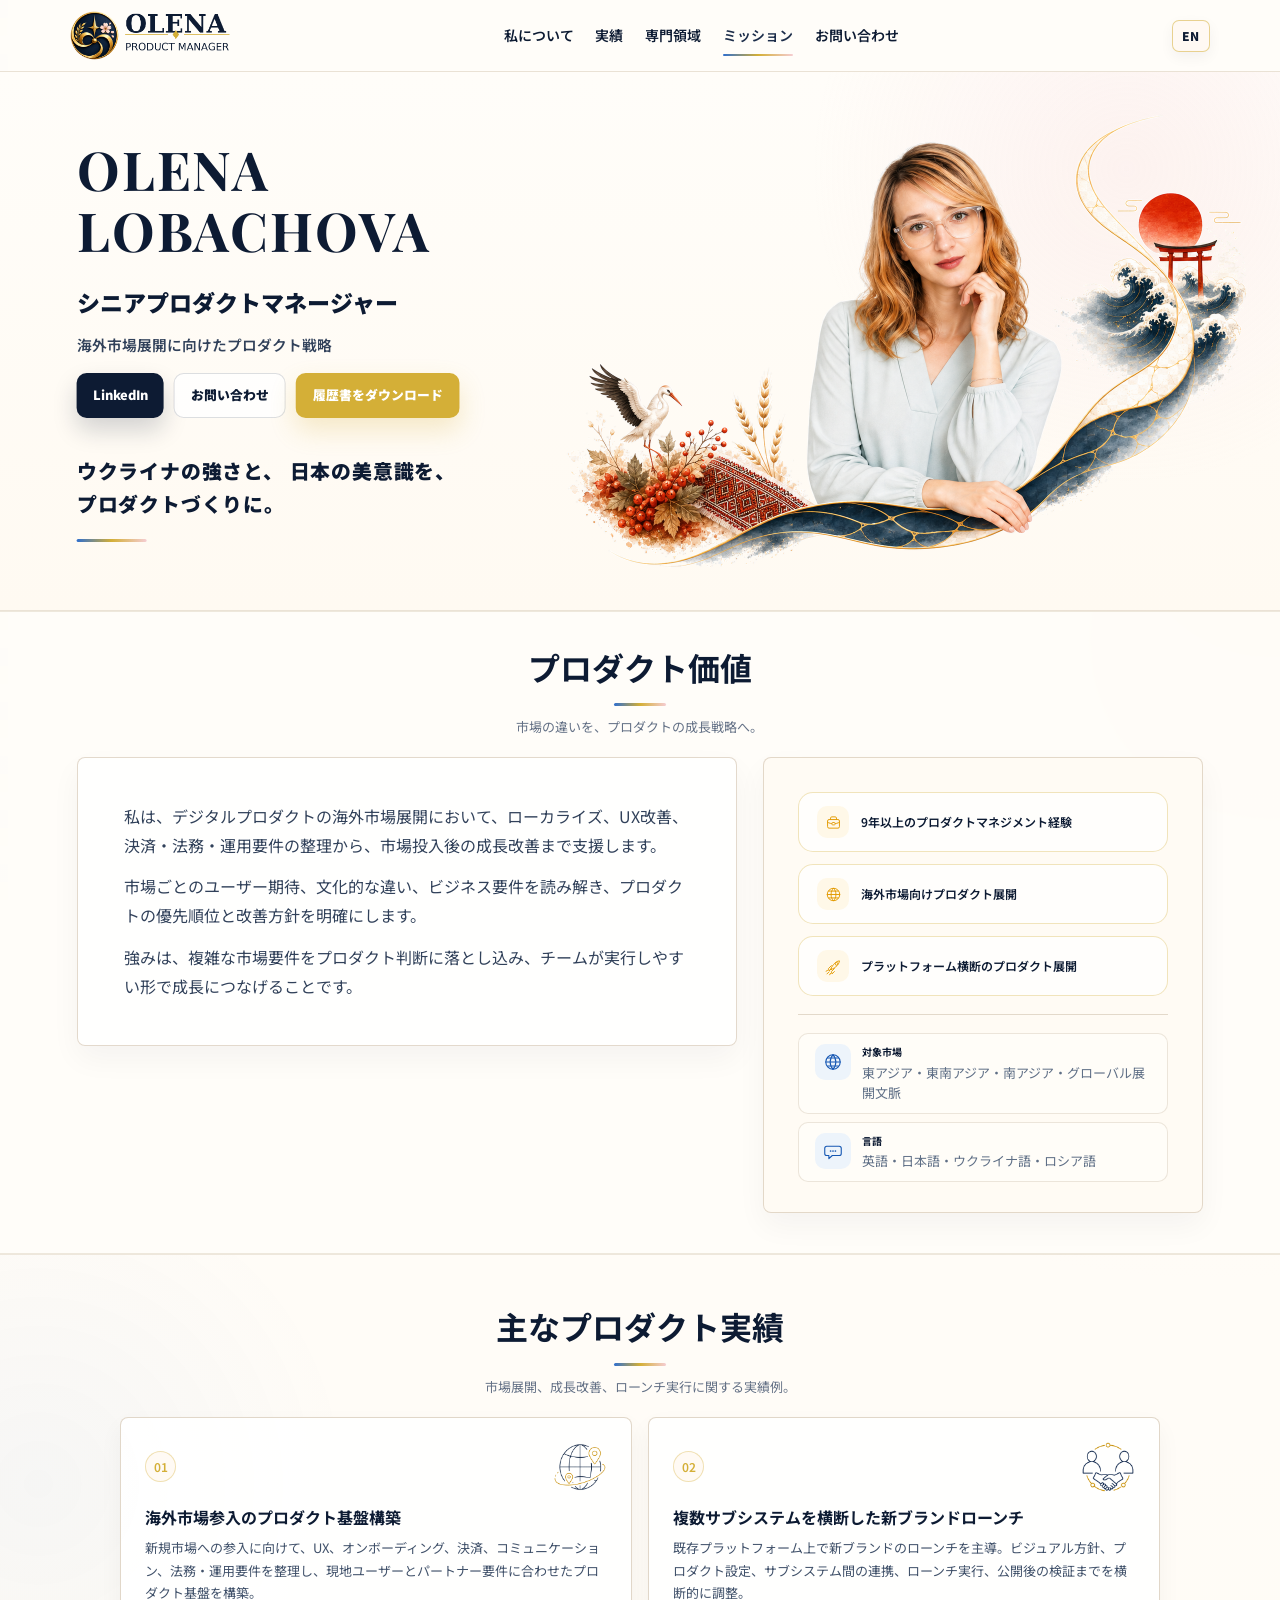
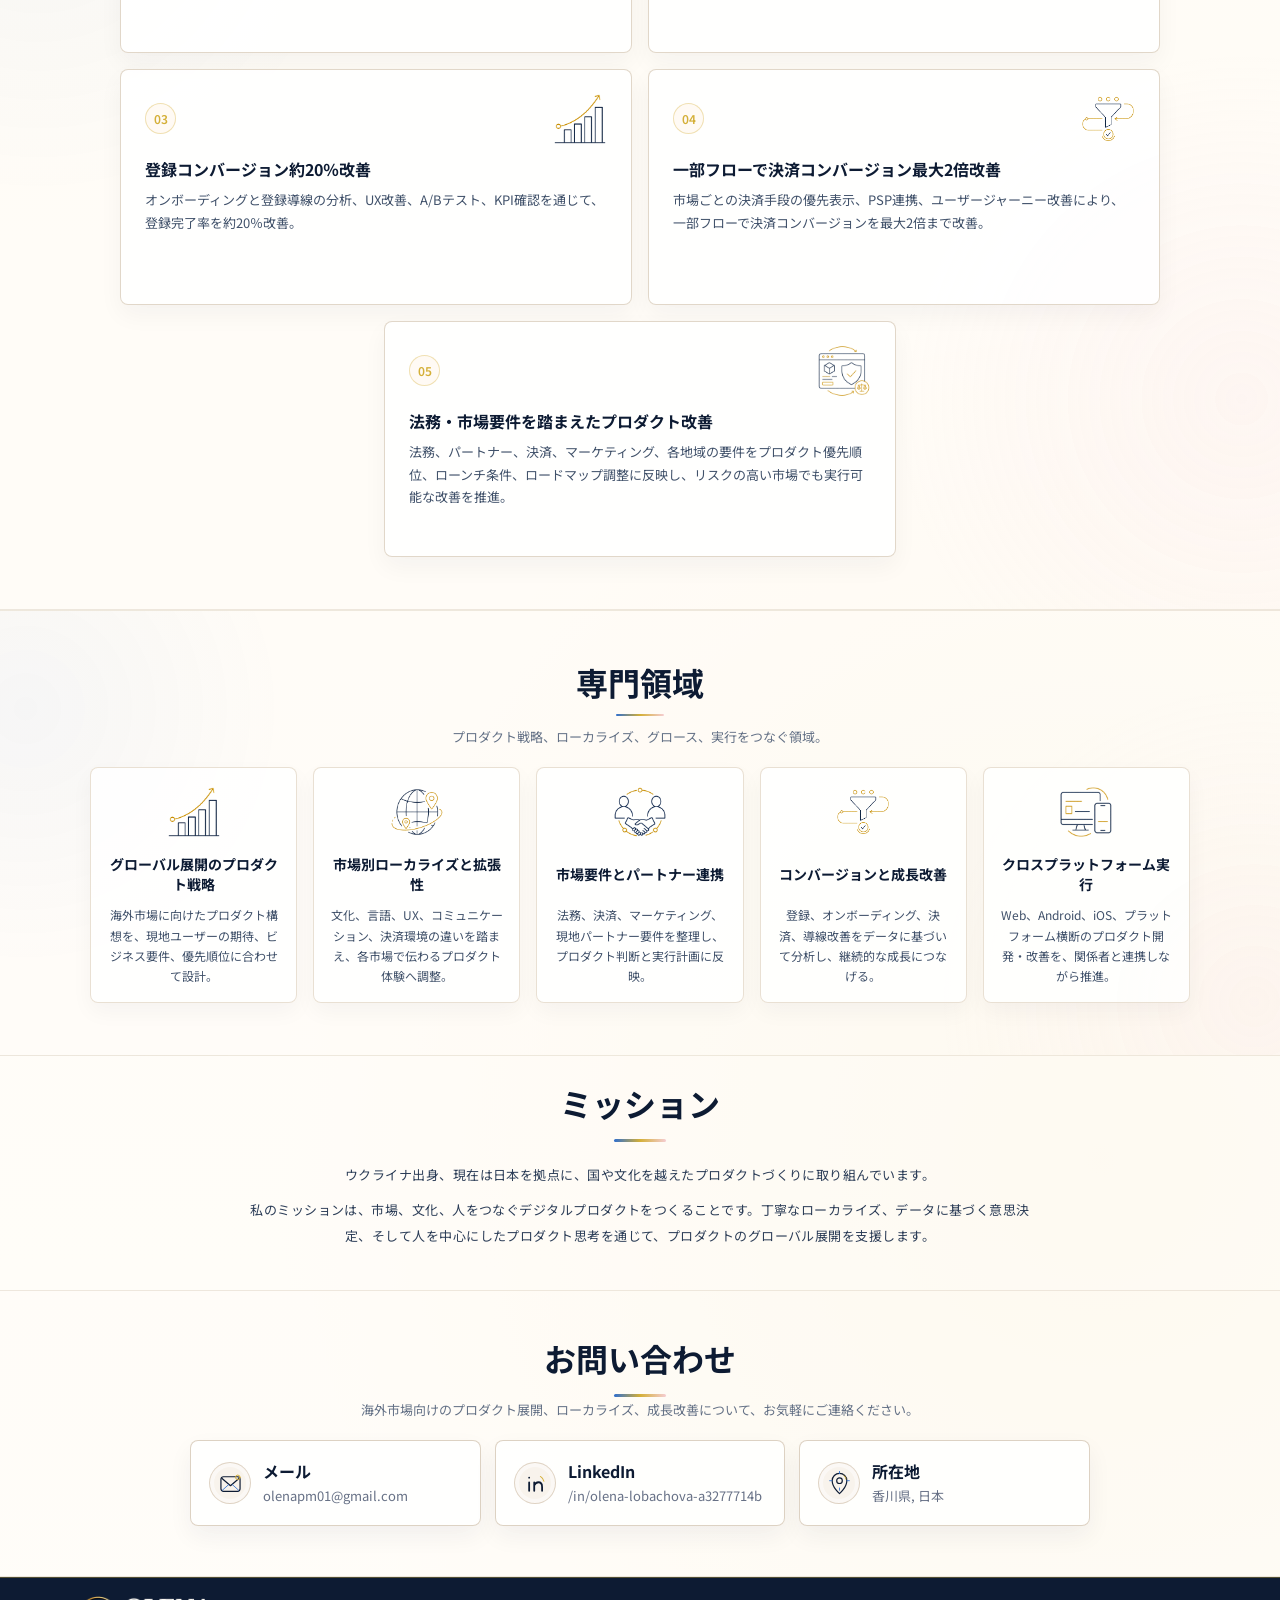
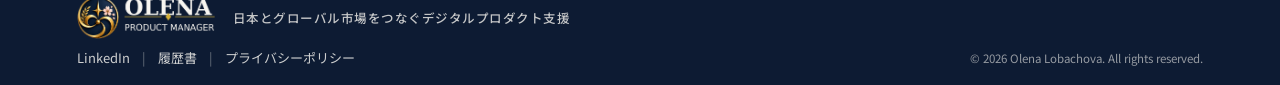
==== commit 32959397: "Clean up portfolio assets and code" ====
--- a/index.html
+++ b/index.html
@@ -14,14 +14,12 @@
     <meta property="og:title" content="Olena Lobachova | Senior Product Manager">
     <meta property="og:description" content="Senior Product Manager for global web and mobile products. Based in Japan.">
     <meta property="og:type" content="website">
-    <meta property="og:image" content="assets/og-image.png">
     <meta property="og:url" content="https://your-github-username.github.io/your-repository-name/">
 
     <!-- Twitter / X Card -->
     <meta name="twitter:card" content="summary_large_image">
     <meta name="twitter:title" content="Olena Lobachova | Senior Product Manager">
     <meta name="twitter:description" content="Senior Product Manager for global web and mobile products. Based in Japan.">
-    <meta name="twitter:image" content="assets/og-image.png">
 
     <!-- Favicon -->
     <link rel="icon" href="assets/favicon/favicon.ico" sizes="any">
@@ -38,7 +36,7 @@
     <link rel="stylesheet" href="css/style.css">
 </head>
 
-<body>
+<body class="ja-business-page">
 
 <div class="site-decor" aria-hidden="true">
     <div class="decor-circle decor-blue"></div>
@@ -59,12 +57,10 @@
     </a>
 
     <nav class="desktop-nav">
-        <a href="#about">プロフィール</a>
+        <a href="#value">私について</a>
+        <a href="#cases">実績</a>
         <a href="#expertise">専門領域</a>
-        <a href="#experience">職務経歴</a>
-        <a href="#skills">スキル</a>
-        <a href="#education">学歴・学習</a>
-        <a href="#global">グローバル経験</a>
+        <a href="#beyond">ミッション</a>
         <a href="#contact">お問い合わせ</a>
     </nav>
 
@@ -94,9 +90,14 @@
 
 <div id="mobileMenu" class="mobile-menu">
 
-    <a href="#about" class="mobile-menu-link">
+    <a href="#value" class="mobile-menu-link">
         <img src="assets/icons/profile.svg" alt="" class="mobile-menu-icon">
-        <span>プロフィール</span>
+        <span>私について</span>
+    </a>
+
+    <a href="#cases" class="mobile-menu-link">
+        <img src="assets/icons/experience.svg" alt="" class="mobile-menu-icon">
+        <span>実績</span>
     </a>
 
     <a href="#expertise" class="mobile-menu-link">
@@ -104,24 +105,9 @@
         <span>専門領域</span>
     </a>
 
-    <a href="#experience" class="mobile-menu-link">
-        <img src="assets/icons/experience.svg" alt="" class="mobile-menu-icon">
-        <span>職務経歴</span>
-    </a>
-
-    <a href="#skills" class="mobile-menu-link">
-        <img src="assets/icons/skills.svg" alt="" class="mobile-menu-icon">
-        <span>スキル</span>
-    </a>
-
-    <a href="#education" class="mobile-menu-link">
-        <img src="assets/icons/education.svg" alt="" class="mobile-menu-icon">
-        <span>学歴・学習</span>
-    </a>
-
-    <a href="#global" class="mobile-menu-link">
+    <a href="#beyond" class="mobile-menu-link">
         <img src="assets/icons/global.svg" alt="" class="mobile-menu-icon">
-        <span>グローバル経験</span>
+        <span>ミッション</span>
     </a>
 
     <a href="#contact" class="mobile-menu-link">
@@ -134,10 +120,6 @@
             LinkedIn
         </a>
 
-        <a href="https://x.com/Olena153411" target="_blank" rel="noopener">
-            X (Twitter)
-        </a>
-
         <a href="https://drive.google.com/file/d/1lDjc1nf29w-zCJ1_ss4SDsrGoV_MkNAw/view?usp=sharing" target="_blank" rel="noopener">
             履歴書PDF
         </a>
@@ -145,7 +127,7 @@
 
 </div>
 
-<section class="mobile-hero-image-section" aria-label="Olena Lobachova profile hero">
+<section class="mobile-hero-image-section mobile-hero-image-section--ja" aria-label="Olena Lobachova profile hero">
     <div class="mobile-hero-image-wrap">
         <picture>
             <source media="(max-width: 320px)" srcset="assets/hero/hero_mobile_ja_320.png">
@@ -164,7 +146,6 @@
         </picture>
 
         <a class="hero-hotspot hero-hotspot-linkedin" href="https://www.linkedin.com/in/olena-lobachova-a3277714b" target="_blank" rel="noopener" aria-label="LinkedIn"></a>
-        <a class="hero-hotspot hero-hotspot-x" href="https://x.com/Olena153411" target="_blank" rel="noopener" aria-label="X Twitter"></a>
         <a class="hero-hotspot hero-hotspot-contact" href="#contact" aria-label="お問い合わせ"></a>
         <a class="hero-hotspot hero-hotspot-resume" href="https://drive.google.com/file/d/1lDjc1nf29w-zCJ1_ss4SDsrGoV_MkNAw/view?usp=sharing" target="_blank" rel="noopener" aria-label="履歴書ダウンロード"></a>
     </div>
@@ -181,23 +162,19 @@
             </h1>
 
             <h2>シニアプロダクトマネージャー</h2>
-            <p class="hero-role">グローバルWeb・モバイルプロダクト</p>
+            <p class="hero-role">海外市場展開に向けたプロダクト戦略</p>
 
             <div class="hero-buttons">
                 <a href="https://www.linkedin.com/in/olena-lobachova-a3277714b" class="btn-primary" target="_blank" rel="noopener">
                     LinkedIn
                 </a>
 
-                <a href="https://x.com/Olena153411" class="btn-secondary" target="_blank" rel="noopener">
-                    X（Twitter）
-                </a>
-
                 <a href="#contact" class="btn-secondary">
                     お問い合わせ
                 </a>
 
                 <a href="https://drive.google.com/file/d/1lDjc1nf29w-zCJ1_ss4SDsrGoV_MkNAw/view?usp=sharing" class="btn-gold" target="_blank" rel="noopener">
-                    履歴書ダウンロード
+                    履歴書をダウンロード
                 </a>
             </div>
 
@@ -223,47 +200,120 @@
     </div>
 </section>
 
-<section id="about" class="section about-section">
-    <div class="container about-grid">
-
-        <article class="about-block">
-            <div class="about-heading">
-                <img src="assets/decor/icon-wheat-circle.png" alt="" class="about-icon">
-                <h2>ご挨拶</h2>
-            </div>
-
-            <p>
-                プロダクトマネージャーとして約9年間、Web・モバイルサービスの立ち上げから運用改善まで幅広く携わってまいりました。
-            </p>
-
-            <p>
-                日本、アジア、欧州を含む複数市場向けのプロダクトにおいて、市場適応、ローカライズ、データ分析、UI/UX改善、プロダクト成長施策の推進を経験しています。
-            </p>
-
-            <p>
-                エンジニア、デザイナー、マーケティングチームなど多様な関係者と連携しながら、ユーザー価値と事業成果の両立を目指したプロダクト開発に取り組んできました。
-            </p>
-        </article>
-
-        <article class="about-block">
-            <div class="about-heading">
-                <img src="assets/decor/icon-sakura.png" alt="" class="about-icon">
-                <h2>私について</h2>
-            </div>
-
-            <p>
-                グローバルな視点でプロダクトを育てることを大切にしています。
-            </p>
-
-            <p>
-                これまで多くの市場・文化・価値観に触れる中で、違いやニーズへの理解を深め、優れたプロダクトに反映させることにやりがいを感じています。
-            </p>
-
-            <p>
-                ユーザーにとって使いやすく、ビジネスにとって価値のあるプロダクトをつくることが、私の強みです。
-            </p>
-        </article>
-
+<section id="value" class="section value-section">
+    <div class="container">
+        <h2>プロダクト価値</h2>
+        <p class="section-subtitle">市場の違いを、プロダクトの成長戦略へ。</p>
+
+        <div class="value-grid">
+            <article class="value-main">
+                <p class="value-text-desktop">私は、デジタルプロダクトの海外市場展開において、ローカライズ、UX改善、決済・法務・運用要件の整理から、市場投入後の成長改善まで支援します。</p>
+                <p class="value-text-desktop">市場ごとのユーザー期待、文化的な違い、ビジネス要件を読み解き、プロダクトの優先順位と改善方針を明確にします。</p>
+                <p class="value-text-desktop">強みは、複雑な市場要件をプロダクト判断に落とし込み、チームが実行しやすい形で成長につなげることです。</p>
+                <p class="value-text-mobile">海外市場展開において、ローカライズ、UX改善、決済・法務・運用要件の整理から、市場投入後の成長改善まで支援します。</p>
+                <p class="value-text-mobile">市場ごとの違いをプロダクト判断に落とし込み、実行しやすい改善方針へつなげます。</p>
+            </article>
+
+            <aside class="value-credibility" aria-label="プロダクトマネジメントの経験">
+                <div class="value-highlight-list">
+                    <div class="value-highlight-card">
+                        <span class="value-highlight-icon">
+                            <img src="assets/icons/value/briefcase_gold.svg" alt="">
+                        </span>
+                        <span class="value-highlight-text">9年以上のプロダクトマネジメント経験</span>
+                    </div>
+                    <div class="value-highlight-card">
+                        <span class="value-highlight-icon">
+                            <img src="assets/icons/value/globe_gold.svg" alt="">
+                        </span>
+                        <span class="value-highlight-text">海外市場向けプロダクト展開</span>
+                    </div>
+                    <div class="value-highlight-card">
+                        <span class="value-highlight-icon">
+                            <img src="assets/icons/value/rocket_gold.svg" alt="">
+                        </span>
+                        <span class="value-highlight-text">プラットフォーム横断のプロダクト展開</span>
+                    </div>
+                </div>
+
+                <div class="value-credibility-divider" aria-hidden="true"></div>
+
+                <div class="value-info-list">
+                    <div class="value-info-block">
+                        <span class="value-info-icon">
+                            <img src="assets/icons/value/globe_blue.svg" alt="">
+                        </span>
+                        <div>
+                            <span class="value-info-title">対象市場</span>
+                            <p>東アジア・東南アジア・南アジア・グローバル展開文脈</p>
+                        </div>
+                    </div>
+                    <div class="value-info-block">
+                        <span class="value-info-icon">
+                            <img src="assets/icons/value/chat_blue.svg" alt="">
+                        </span>
+                        <div>
+                            <span class="value-info-title">言語</span>
+                            <p>英語・日本語・ウクライナ語・ロシア語</p>
+                        </div>
+                    </div>
+                </div>
+            </aside>
+        </div>
+    </div>
+</section>
+
+<section id="cases" class="section section-soft cases-section">
+    <div class="container">
+        <h2>主なプロダクト実績</h2>
+        <p class="section-subtitle">市場展開、成長改善、ローンチ実行に関する実績例。</p>
+
+        <div class="case-grid">
+            <article class="case-card">
+                <div class="case-card-top">
+                    <span class="case-number">01</span>
+                    <img src="assets/icons/business/02_market_localization_and_expansion.png" alt="" class="case-icon">
+                </div>
+                <h3>海外市場参入のプロダクト基盤構築</h3>
+                <p>新規市場への参入に向けて、UX、オンボーディング、決済、コミュニケーション、法務・運用要件を整理し、現地ユーザーとパートナー要件に合わせたプロダクト基盤を構築。</p>
+            </article>
+
+            <article class="case-card">
+                <div class="case-card-top">
+                    <span class="case-number">02</span>
+                    <img src="assets/icons/business/03_market_adaptation_and_partnerships.png" alt="" class="case-icon">
+                </div>
+                <h3>複数サブシステムを横断した新ブランドローンチ</h3>
+                <p>既存プラットフォーム上で新ブランドのローンチを主導。ビジュアル方針、プロダクト設定、サブシステム間の連携、ローンチ実行、公開後の検証までを横断的に調整。</p>
+            </article>
+
+            <article class="case-card">
+                <div class="case-card-top">
+                    <span class="case-number">03</span>
+                    <img src="assets/icons/business/01_global_to_local_product_strategy.png" alt="" class="case-icon">
+                </div>
+                <h3>登録コンバージョン約20％改善</h3>
+                <p>オンボーディングと登録導線の分析、UX改善、A/Bテスト、KPI確認を通じて、登録完了率を約20％改善。</p>
+            </article>
+
+            <article class="case-card">
+                <div class="case-card-top">
+                    <span class="case-number">04</span>
+                    <img src="assets/icons/business/04_conversion_and_product_flow_optimization.png" alt="" class="case-icon">
+                </div>
+                <h3>一部フローで決済コンバージョン最大2倍改善</h3>
+                <p>市場ごとの決済手段の優先表示、PSP連携、ユーザージャーニー改善により、一部フローで決済コンバージョンを最大2倍まで改善。</p>
+            </article>
+
+            <article class="case-card case-card--wide">
+                <div class="case-card-top">
+                    <span class="case-number">05</span>
+                    <img src="assets/icons/business/06_compliance_aware_product_adaptation.png" alt="" class="case-icon">
+                </div>
+                <h3>法務・市場要件を踏まえたプロダクト改善</h3>
+                <p>法務、パートナー、決済、マーケティング、各地域の要件をプロダクト優先順位、ローンチ条件、ロードマップ調整に反映し、リスクの高い市場でも実行可能な改善を推進。</p>
+            </article>
+        </div>
     </div>
 </section>
 
@@ -272,371 +322,97 @@
 
         <h2>専門領域</h2>
         <p class="section-subtitle">
-            プロダクトの成長を支えるもの専門スキルセット
+            プロダクト戦略、ローカライズ、グロース、実行をつなぐ領域。
         </p>
 
         <div class="expertise-grid expertise-grid-compact">
 
             <article class="expertise-card expertise-compact">
                 <div class="expertise-visual">
-                    <img src="assets/icons/product-strategy.png" alt="" class="expertise-icon-img">
-                </div>
-                <h3>プロダクト戦略</h3>
-                <ul>
-                    <li>ロードマップ策定</li>
-                    <li>KPI設計・管理</li>
-                    <li>市場分析</li>
-                    <li>優先順位付け</li>
-                </ul>
+                    <img src="assets/icons/business/01_global_to_local_product_strategy.png" alt="" class="expertise-icon-img">
+                </div>
+                <h3>グローバル展開のプロダクト戦略</h3>
+                <p>海外市場に向けたプロダクト構想を、現地ユーザーの期待、ビジネス要件、優先順位に合わせて設計。</p>
             </article>
 
             <article class="expertise-card expertise-compact">
                 <div class="expertise-visual">
-                    <img src="assets/icons/product-improvement.png" alt="" class="expertise-icon-img">
-                </div>
-                <h3>プロダクト改善</h3>
-                <ul>
-                    <li>A/Bテスト</li>
-                    <li>データ分析</li>
-                    <li>コンバージョン改善</li>
-                    <li>ユーザー体験最適化</li>
-                </ul>
+                    <img src="assets/icons/business/02_market_localization_and_expansion.png" alt="" class="expertise-icon-img">
+                </div>
+                <h3>市場別ローカライズと拡張性</h3>
+                <p>文化、言語、UX、コミュニケーション、決済環境の違いを踏まえ、各市場で伝わるプロダクト体験へ調整。</p>
             </article>
 
             <article class="expertise-card expertise-compact">
                 <div class="expertise-visual">
-                    <img src="assets/icons/localization-market-adaptation.png" alt="" class="expertise-icon-img">
-                </div>
-                <h3>ローカライズ・市場適応</h3>
-                <ul>
-                    <li>市場適応戦略</li>
-                    <li>ローカライズ推進</li>
-                    <li>決済最適化</li>
-                    <li>ユーザー調査</li>
-                </ul>
+                    <img src="assets/icons/business/03_market_adaptation_and_partnerships.png" alt="" class="expertise-icon-img">
+                </div>
+                <h3>市場要件とパートナー連携</h3>
+                <p>法務、決済、マーケティング、現地パートナー要件を整理し、プロダクト判断と実行計画に反映。</p>
             </article>
 
             <article class="expertise-card expertise-compact">
                 <div class="expertise-visual">
-                    <img src="assets/icons/data-analysis.png" alt="" class="expertise-icon-img">
-                </div>
-                <h3>データ分析</h3>
-                <ul>
-                    <li>データドリブン改善</li>
-                    <li>ファネル分析</li>
-                    <li>オンボーディング最適化</li>
-                    <li>KPIモニタリング</li>
-                </ul>
+                    <img src="assets/icons/business/04_conversion_and_product_flow_optimization.png" alt="" class="expertise-icon-img">
+                </div>
+                <h3>コンバージョンと成長改善</h3>
+                <p>登録、オンボーディング、決済、導線改善をデータに基づいて分析し、継続的な成長につなげる。</p>
             </article>
 
             <article class="expertise-card expertise-compact">
                 <div class="expertise-visual">
-                    <img src="assets/icons/team-collaboration.png" alt="" class="expertise-icon-img">
-                </div>
-                <h3>チーム連携</h3>
-                <ul>
-                    <li>エンジニアとの協働</li>
-                    <li>デザイナーとの協働</li>
-                    <li>マーケティング連携</li>
-                    <li>グローバルチーム連携</li>
-                </ul>
-            </article>
-
-        </div>
-
-    </div>
-</section>
-
-<section id="experience" class="section section-soft experience-section">
-    <img src="./assets/decor/map-asia-watermark.png" alt="" class="experience-map-watermark">
-
+                    <img src="assets/icons/business/05_cross_platform_product_execution.png" alt="" class="expertise-icon-img">
+                </div>
+                <h3>クロスプラットフォーム実行</h3>
+                <p>Web、Android、iOS、プラットフォーム横断のプロダクト開発・改善を、関係者と連携しながら推進。</p>
+            </article>
+
+        </div>
+
+    </div>
+</section>
+
+<section id="beyond" class="section beyond-section">
     <div class="container">
-        <h2>職務経歴</h2>
-        <p class="section-subtitle">グローバルプロダクトマネジメント経験</p>
-
-        <div class="timeline">
-
-            <div class="timeline-item">
-                <div class="timeline-date">2022.12<br>〜<br>2026.03</div>
-
-                <div class="timeline-card">
-                    <div class="timeline-heading">
-                        <h3>プロダクトマネージャー（アジア市場担当）</h3>
-                        <p class="company">
-                            グローバル向けオンラインサービス企業
-                            <span>（社名非公開）</span>
-                        </p>
-                    </div>
-
-                    <ul>
-                        <li>日本・中国・韓国・東南アジア市場を担当</li>
-                        <li>プロダクト改善施策の立案・推進およびチーム（6名のPM）との連携</li>
-                        <li>KPI分析およびA/Bテスト運用による改善サイクルの推進</li>
-                        <li>ローカライズ戦略および決済最適化を推進</li>
-                        <li>Androidアプリのローンチおよび運用改善をサポート</li>
-                    </ul>
-                </div>
-            </div>
-
-            <div class="timeline-item">
-                <div class="timeline-date">2016.08<br>〜<br>2022.02</div>
-
-                <div class="timeline-card">
-                    <div class="timeline-heading">
-                        <h3>プロダクトマネージャー（日本市場担当）</h3>
-                        <p class="company">Together Networks Ltd.</p>
-                    </div>
-
-                    <ul>
-                        <li>日本市場の立ち上げおよびローカライズ戦略の推進</li>
-                        <li>日本ユーザー向けプロダクト最適化および事業改善の管理</li>
-                        <li>日本法人設立支援および法規制対応</li>
-                        <li>Androidアプリのローンチおよびグロース施策の推進</li>
-                        <li>ローカルパートナー・ベンダーとの協働</li>
-                    </ul>
-                </div>
-            </div>
-
-        </div>
-    </div>
-</section>
-
-<section id="skills" class="section showcase-section skills-section">
-    <img src="assets/decor/sunflower-accent.png" alt="" class="section-decor section-decor-left section-decor-sunflower">
-    <img src="assets/decor/sakura-branch-right.png" alt="" class="section-decor section-decor-right section-decor-sakura">
+        <h2>ミッション</h2>
+
+        <div class="beyond-card">
+            <p class="mission-text-desktop">
+                ウクライナ出身、現在は日本を拠点に、国や文化を越えたプロダクトづくりに取り組んでいます。
+            </p>
+            <p class="mission-text-desktop">
+                私のミッションは、市場、文化、人をつなぐデジタルプロダクトをつくることです。丁寧なローカライズ、データに基づく意思決定、そして人を中心にしたプロダクト思考を通じて、プロダクトのグローバル展開を支援します。
+            </p>
+            <p class="mission-text-mobile">
+                ウクライナ出身、現在は日本を拠点に、国や文化を越えたプロダクトづくりに取り組んでいます。
+            </p>
+            <p class="mission-text-mobile">
+                丁寧なローカライズ、データに基づく意思決定、人を中心にしたプロダクト思考を通じて、プロダクトのグローバル展開を支援します。
+            </p>
+        </div>
+    </div>
+</section>
+
+<section id="contact" class="section section-soft contact-section">
+
     <div class="container">
 
-        <h2>スキル・ツール</h2>
-        <p class="section-subtitle">
-            プロダクトマネジメントに関連するスキルとツール
-        </p>
-
-        <div class="skills-board">
-
-            <div class="skill-group">
-                <h3>データ分析・改善</h3>
-                <div class="tool-row">
-                    <span class="tool-badge"><img src="assets/icons/tool-ga.svg" alt=""><span class="tool-label">GA</span></span>
-                    <span class="tool-badge"><img src="assets/icons/tool-clarity.svg" alt=""><span class="tool-label">Clarity</span></span>
-                    <span class="tool-badge"><img src="assets/icons/tool-powerbi.svg" alt=""><span class="tool-label">Power BI</span></span>
-                    <span class="tool-badge"><img src="assets/icons/tool-tableau.svg" alt=""><span class="tool-label">Tableau</span></span>
-                    <span class="tool-badge"><img src="assets/icons/tool-search-console.svg" alt=""><span class="tool-label">Search Console</span></span>
-                </div>
-                <ul class="skill-list">
-                    <li>ユーザー行動分析</li>
-                    <li>ファネル分析</li>
-                    <li>データ可視化</li>
-                    <li>コンバージョン改善</li>
-                </ul>
-            </div>
-
-            <div class="skill-group">
-                <h3>開発理解・技術コミュニケーション</h3>
-                <div class="tool-row">
-                    <span class="tool-badge"><img src="assets/icons/tool-html5.svg" alt=""><span class="tool-label">HTML5</span></span>
-                    <span class="tool-badge"><img src="assets/icons/tool-js.svg" alt=""><span class="tool-label">JS</span></span>
-                    <span class="tool-badge"><img src="assets/icons/tool-python.svg" alt=""><span class="tool-label">Python</span></span>
-                    <span class="tool-badge"><img src="assets/icons/tool-api.svg" alt=""><span class="tool-label">API</span></span>
-                    <span class="tool-badge"><img src="assets/icons/tool-github.svg" alt=""><span class="tool-label">GitHub</span></span>
-                </div>
-                <ul class="skill-list">
-                    <li>開発チームとの連携</li>
-                    <li>API連携の基礎理解</li>
-                    <li>データ取得・活用理解</li>
-                    <li>ノーコード開発・プロトタイピング</li>
-                </ul>
-            </div>
-
-            <div class="skill-group">
-                <h3>デザイン・プロジェクト推進</h3>
-                <div class="tool-row">
-                    <span class="tool-badge"><img src="assets/icons/tool-figma.svg" alt=""><span class="tool-label">Figma</span></span>
-                    <span class="tool-badge"><img src="assets/icons/tool-miro.svg" alt=""><span class="tool-label">Miro</span></span>
-                    <span class="tool-badge"><img src="assets/icons/tool-jira.svg" alt=""><span class="tool-label">Jira</span></span>
-                    <span class="tool-badge"><img src="assets/icons/tool-slack.svg" alt=""><span class="tool-label">Slack</span></span>
-                </div>
-                <ul class="skill-list">
-                    <li>要件定義</li>
-                    <li>ワイヤーフレーム・プロトタイプ作成</li>
-                    <li>アジャイル・スクラム推進</li>
-                    <li>チーム連携・情報整理</li>
-                </ul>
-            </div>
-
-            <div class="skill-group">
-                <h3>生成AI活用・業務効率化</h3>
-                <div class="tool-row">
-                    <span class="tool-badge"><img src="assets/icons/tool-chatgpt.svg" alt=""><span class="tool-label">ChatGPT</span></span>
-                    <span class="tool-badge"><img src="assets/icons/tool-claude.svg" alt=""><span class="tool-label">Claude</span></span>
-                    <span class="tool-badge"><img src="assets/icons/tool-cursor.svg" alt=""><span class="tool-label">Cursor</span></span>
-                    <span class="tool-badge"><img src="assets/icons/tool-vscode.svg" alt=""><span class="tool-label">VS Code</span></span>
-                </div>
-                <ul class="skill-list">
-                    <li>業務効率化</li>
-                    <li>要件整理・文書作成支援</li>
-                    <li>アイデア整理・リサーチ支援</li>
-                    <li>プロトタイプ作成支援</li>
-                </ul>
-            </div>
-
-            <div class="skill-group skill-group-pills">
-                <h3>プロダクトマネジメント</h3>
-                <div class="skill-tags">
-                    <span>プロダクト戦略</span>
-                    <span>ロードマップ策定</span>
-                    <span>KPI設計・管理</span>
-                    <span>ユーザーリサーチ</span>
-                    <span>ローカライズ戦略</span>
-                    <span>市場適応</span>
-                    <span>アジャイル開発</span>
-                    <span>アジャイル・スクラム</span>
-                    <span>ステークホルダーマネジメント</span>
-                </div>
-            </div>
-
-        </div>
-
-    </div>
-</section>
-
-<section id="education" class="section showcase-section education-section">
-    <div class="container">
-        <h2>学歴・学習</h2>
-        <p class="section-subtitle">専門性を支える学びと継続的なスキル向上</p>
-
-        <div class="education-grid">
-
-            <div class="education-card education-card-academic education-card-degrees">
-                <span class="card-icon"><img src="assets/icons/card-graduation.svg" alt=""></span>
-                <div>
-                    <h3>修士号・学士号 取得</h3>
-                    <p class="education-university">
-                        オレス・ホンチャル・ドニプロ国立大学<br>
-                        （ウクライナ）
-                    </p>
-                    <ul class="education-degree-list">
-                        <li class="education-major-line">外国語学部 日本語・日本文学</li>
-                    </ul>
-                </div>
-            </div>
-
-            <div class="education-card education-card-continuous">
-                <span class="card-icon"><img src="assets/icons/card-book.svg" alt=""></span>
-                <div>
-                    <h3>継続学習・資格</h3>
-                    <div class="education-learning-list">
-                        <div>
-                            <p>SUNABACO プログラミングスクール</p>
-                            <ul class="education-topic-list">
-                                <li>Webアプリ開発</li>
-                                <li>実践的なチーム開発</li>
-                                <li>デジタルマーケティング基礎</li>
-                                <li>生成AI活用</li>
-                            </ul>
-                        </div>
-                        <div>
-                            <p>プロジェクトの計画と管理の基礎</p>
-                            <span>Coursera 修了認定書 取得</span>
-                        </div>
-                        <div>
-                            <p>香川大学インターナショナルオフィス 留学生センター</p>
-                            <span>日本語コース</span>
-                        </div>
-                    </div>
-                </div>
-            </div>
-
-        </div>
-    </div>
-</section>
-
-<section id="global" class="section section-soft showcase-section global-section">
-    <img src="assets/decor/wheat-accent-left.png" alt="" class="section-decor section-decor-left section-decor-wheat">
-    <img src="assets/decor/sakura-branch-right-global-experience.png" alt="" class="section-decor section-decor-right section-decor-sakura-global">
-    <div class="container">
-        <h2>グローバル経験</h2>
-        <p class="section-subtitle">国際的な環境での豊富な経験</p>
-
-        <div class="global-grid">
-
-            <div class="global-card">
-                <span class="card-icon"><img src="assets/icons/card-language.svg" alt=""></span>
-                <h3>対応言語</h3>
-                <ul>
-                    <li>日本語（ビジネスレベル）</li>
-                    <li>英語（日常レベル）</li>
-                    <li>ウクライナ語（母国語）</li>
-                    <li>ロシア語（母国語）</li>
-                </ul>
-            </div>
-
-            <div class="global-card">
-                <span class="card-icon"><img src="assets/icons/card-market.svg" alt=""></span>
-                <h3>業務経験市場</h3>
-                <ul>
-                    <li>日本</li>
-                    <li>韓国</li>
-                    <li>中国</li>
-                    <li>東南アジア</li>
-                    <li>欧州</li>
-                </ul>
-            </div>
-
-            <div class="global-card">
-                <span class="card-icon"><img src="assets/icons/card-collaboration.svg" alt=""></span>
-                <h3>経験領域</h3>
-                <ul>
-                    <li>ローカライズ</li>
-                    <li>市場適応</li>
-                    <li>リモートコラボレーション</li>
-                    <li>クロスカルチャーコミュニケーション</li>
-                </ul>
-            </div>
-
-        </div>
-    </div>
-</section>
-
-<section id="beyond" class="section beyond-section">
-    <img src="assets/decor/ukraine-ribbon.png" alt="" class="beyond-ribbon beyond-ribbon-left">
-    <img src="assets/decor/mizuhiki-red.png" alt="" class="beyond-ribbon beyond-ribbon-right">
-    <div class="container">
-        <h2>Beyond Work</h2>
-
-        <div class="beyond-card">
-            <p>
-                ウクライナ出身で、現在は日本を拠点に活動しています。
-            </p>
-            <p>
-                異なる文化や価値観に触れることが好きで、人と人、文化と文化をつなぐことに大きなやりがいを感じています。
-            </p>
-            <p>
-                プロダクト開発においても、データや技術だけでなく、ユーザーや市場への深い理解が重要だと考えています。
-            </p>
-        </div>
-    </div>
-</section>
-
-<section id="contact" class="section section-soft contact-section">
-
-    <div class="container">
-
         <h2>お問い合わせ</h2>
-        <p class="section-subtitle">お気軽にご連絡ください</p>
+        <p class="section-subtitle contact-lead">海外市場向けのプロダクト展開、ローカライズ、成長改善について、お気軽にご連絡ください。</p>
 
         <div class="contact-layout">
 
             <div class="contact-info">
 
-                <a class="contact-card" href="mailto:olenapm01@gmail.com">
+                <a class="contact-card contact-card--primary" href="mailto:olenapm01@gmail.com">
                     <span class="card-icon"><img src="assets/icons/card-mail.svg" alt=""></span>
                     <div>
-                        <strong>Email</strong>
+                        <strong>メール</strong>
                         <p>olenapm01@gmail.com</p>
                     </div>
                 </a>
 
-                <a class="contact-card" href="https://www.linkedin.com/in/olena-lobachova-a3277714b" target="_blank" rel="noopener">
+                <a class="contact-card contact-card--primary" href="https://www.linkedin.com/in/olena-lobachova-a3277714b" target="_blank" rel="noopener">
                     <span class="card-icon"><img src="assets/icons/card-linkedin.svg" alt=""></span>
                     <div>
                         <strong>LinkedIn</strong>
@@ -644,19 +420,11 @@
                     </div>
                 </a>
 
-                <a class="contact-card" href="https://x.com/Olena153411" target="_blank" rel="noopener">
-                    <span class="card-icon"><img src="assets/icons/card-x.svg" alt=""></span>
-                    <div>
-                        <strong>X / Twitter</strong>
-                        <p>@Olena153411</p>
-                    </div>
-                </a>
-
-                <div class="contact-card">
+                <div class="contact-card contact-card--supporting">
                     <span class="card-icon"><img src="assets/icons/card-location.svg" alt=""></span>
                     <div>
-                        <strong>居住地</strong>
-                        <p>日本（香川県）</p>
+                        <strong>所在地</strong>
+                        <p>香川県, 日本</p>
                     </div>
                 </div>
 
@@ -681,12 +449,12 @@
                 <source media="(max-width: 768px)" srcset="assets/brand/logo-mobile-dark.png">
                 <img src="assets/brand/logo-horizontal-dark.png" alt="Olena Lobachova logo">
             </picture>
-            <p>デジタルプロダクトで日本とグローバル市場をつなぐ</p>
+            <p>日本とグローバル市場をつなぐデジタルプロダクト支援</p>
         </div>
 
         <div class="footer-links">
             <a href="https://www.linkedin.com/in/olena-lobachova-a3277714b" target="_blank" rel="noopener">LinkedIn</a>
-            <a href="https://drive.google.com/file/d/1lDjc1nf29w-zCJ1_ss4SDsrGoV_MkNAw/view?usp=sharing" target="_blank" rel="noopener">履歴書ダウンロード</a>
+            <a href="https://drive.google.com/file/d/1lDjc1nf29w-zCJ1_ss4SDsrGoV_MkNAw/view?usp=sharing" target="_blank" rel="noopener">履歴書</a>
             <a href="privacy.html">プライバシーポリシー</a>
         </div>
 
--- a/css/style.css
+++ b/css/style.css
@@ -16,6 +16,9 @@
 ========================================================= */
 
 :root{
+    --font-display:"Playfair Display", Georgia, serif;
+    --font-body:"Noto Sans JP", Arial, sans-serif;
+
     --navy:#0D1B33;
     --navy-soft:#1C2D4A;
     --blue:#2F6FCE;
@@ -37,7 +40,6 @@
     --radius-lg:26px;
     --radius-md:18px;
 }
-
 
 /* =========================================================
    2. Base
@@ -7503,3 +7505,3201 @@
         transform:none !important;
     }
 }
+
+
+/* =========================================================
+   English business-first portfolio structure
+========================================================= */
+
+.en-business-page .hero-role{
+    max-width:480px;
+    font-size:clamp(13px, 1.22vw, 17px);
+    line-height:1.45;
+    margin-bottom:18px;
+}
+
+.en-business-page .hero-buttons{
+    max-width:440px;
+    margin-bottom:36px;
+}
+
+.en-business-page #value,
+.en-business-page #cases,
+.en-business-page #expertise,
+.en-business-page #beyond,
+.en-business-page #contact{
+    scroll-margin-top:92px;
+}
+
+.en-business-page .value-section{
+    padding:58px 0 62px;
+    background:rgba(255,253,249,.95);
+    border-top:1px solid rgba(232,223,209,.72);
+    border-bottom:1px solid rgba(232,223,209,.72);
+}
+
+.en-business-page .value-section .container,
+.en-business-page .cases-section .container{
+    width:min(1040px,88%);
+}
+
+.en-business-page .value-section h2,
+.en-business-page .cases-section h2{
+    margin-bottom:28px;
+    font-size:clamp(30px, 3vw, 38px);
+}
+
+.en-business-page .value-section .section-subtitle,
+.en-business-page .cases-section .section-subtitle{
+    margin-top:-18px;
+    margin-bottom:32px;
+    font-size:13px;
+}
+
+.en-business-page .value-grid{
+    display:grid;
+    grid-template-columns:minmax(0, 3fr) minmax(300px, 2fr);
+    gap:24px;
+    align-items:stretch;
+}
+
+.en-business-page .value-main,
+.en-business-page .value-credibility{
+    padding:28px 30px;
+    border:1px solid rgba(219,207,190,.88);
+    border-radius:8px;
+    background:rgba(255,255,255,.82);
+    box-shadow:0 12px 30px rgba(13,27,51,.055);
+}
+
+.en-business-page .value-main{
+    display:flex;
+    flex-direction:column;
+    justify-content:center;
+}
+
+.en-business-page .value-main p{
+    color:#263954;
+    font-size:15px;
+    line-height:1.9;
+    font-weight:500;
+}
+
+.en-business-page .value-main p + p{
+    margin-top:16px;
+}
+
+.en-business-page .value-credibility{
+    background:rgba(255,250,243,.78);
+}
+
+.en-business-page .credibility-points{
+    display:grid;
+    gap:14px;
+    list-style:none;
+}
+
+.en-business-page .credibility-points li{
+    display:grid;
+    gap:2px;
+}
+
+.en-business-page .credibility-points strong{
+    color:var(--navy);
+    font-size:15px;
+    line-height:1.3;
+    font-weight:900;
+}
+
+.en-business-page .credibility-points span,
+.en-business-page .value-detail p{
+    color:#5f6f86;
+    font-size:12px;
+    line-height:1.55;
+    font-weight:550;
+}
+
+.en-business-page .value-divider{
+    height:1px;
+    margin:18px 0 16px;
+    background:linear-gradient(90deg,rgba(212,175,55,.72),rgba(219,207,190,.35));
+}
+
+.en-business-page .value-detail + .value-detail{
+    margin-top:12px;
+}
+
+.en-business-page .value-detail > span{
+    display:block;
+    margin-bottom:3px;
+    color:var(--navy);
+    font-size:11px;
+    font-weight:900;
+    letter-spacing:.04em;
+    text-transform:uppercase;
+}
+
+.en-business-page .cases-section{
+    padding:62px 0;
+    background:
+        radial-gradient(circle at 3% 24%, rgba(47,111,206,.045), transparent 22%),
+        radial-gradient(circle at 97% 78%, rgba(245,205,210,.13), transparent 24%),
+        rgba(255,253,249,.72);
+}
+
+.en-business-page .case-grid{
+    display:grid;
+    grid-template-columns:repeat(2, minmax(0,1fr));
+    gap:18px;
+}
+
+.en-business-page .case-card{
+    min-height:256px;
+    padding:24px 26px 23px;
+    border:1px solid rgba(232,223,209,.95);
+    border-radius:8px;
+    background:rgba(255,255,255,.86);
+    box-shadow:0 12px 28px rgba(13,27,51,.055);
+    transition:transform .25s ease, box-shadow .25s ease;
+}
+
+.en-business-page .case-card:hover{
+    transform:translateY(-3px);
+    box-shadow:0 18px 42px rgba(13,27,51,.09);
+}
+
+.en-business-page .case-card--wide{
+    grid-column:1 / -1;
+    min-height:0;
+}
+
+.en-business-page .case-card-top{
+    display:flex;
+    align-items:center;
+    justify-content:space-between;
+    margin-bottom:14px;
+}
+
+.en-business-page .case-number{
+    display:inline-flex;
+    align-items:center;
+    justify-content:center;
+    width:31px;
+    height:31px;
+    border-radius:50%;
+    color:var(--gold);
+    background:rgba(255,250,243,.92);
+    border:1px solid rgba(212,175,55,.35);
+    font-size:11px;
+    font-weight:900;
+}
+
+.en-business-page .case-icon{
+    width:48px;
+    height:48px;
+    object-fit:contain;
+}
+
+.en-business-page .case-card h3{
+    margin-bottom:9px;
+    color:var(--navy);
+    font-size:17px;
+    line-height:1.38;
+    font-weight:900;
+}
+
+.en-business-page .case-card p{
+    color:#40516a;
+    font-size:13px;
+    line-height:1.72;
+    font-weight:500;
+}
+
+.en-business-page #expertise.section{
+    padding:62px 0;
+}
+
+.en-business-page #expertise .container{
+    width:min(1100px,90%);
+}
+
+.en-business-page #expertise h2{
+    max-width:650px;
+    margin-inline:auto;
+    margin-bottom:28px;
+    font-size:clamp(28px, 2.8vw, 36px);
+}
+
+.en-business-page #expertise .section-subtitle{
+    max-width:620px;
+    margin-top:-18px;
+    margin-bottom:32px;
+}
+
+.en-business-page .expertise-grid,
+.en-business-page .expertise-grid-compact{
+    grid-template-columns:repeat(5, minmax(0,1fr));
+}
+
+.en-business-page .expertise-card,
+.en-business-page .expertise-compact{
+    min-height:254px;
+    padding:20px 16px;
+}
+
+.en-business-page .expertise-compact h3,
+.en-business-page .expertise-card h3{
+    min-height:56px;
+    margin-bottom:10px;
+    font-size:13px;
+    line-height:1.38;
+}
+
+.en-business-page .expertise-card p{
+    color:#40516a;
+    font-size:11.1px;
+    line-height:1.65;
+    font-weight:560;
+    text-align:center;
+}
+
+.en-business-page .beyond-section{
+    padding-top:26px;
+    padding-bottom:24px;
+}
+
+.en-business-page .beyond-card{
+    max-width:760px;
+    font-size:13px;
+    line-height:1.85;
+}
+
+.en-business-page #contact .contact-info{
+    grid-template-columns:repeat(3, minmax(0,1fr));
+    width:min(900px,86%);
+}
+
+@media (min-width:769px) and (max-width:1180px){
+
+    .en-business-page .expertise-grid,
+    .en-business-page .expertise-grid-compact{
+        grid-template-columns:repeat(3, minmax(0,1fr));
+    }
+
+    .en-business-page .expertise-card:nth-child(5){
+        grid-column:2;
+    }
+}
+
+@media (max-width:768px){
+
+    .en-business-page .hero-approved{
+        display:none;
+    }
+
+    .en-business-page .mobile-hero-image-section--en .hero-hotspot-linkedin{
+        left:6.7%;
+        top:47.1%;
+        width:38.5%;
+        height:6.2%;
+    }
+
+    .en-business-page .mobile-hero-image-section--en .hero-hotspot-contact{
+        left:6.7%;
+        top:55%;
+        width:38.5%;
+        height:6.4%;
+    }
+
+    .en-business-page .mobile-hero-image-section--en .hero-hotspot-resume{
+        left:6.7%;
+        top:63.3%;
+        width:38.5%;
+        height:6.5%;
+    }
+
+    .en-business-page .value-section,
+    .en-business-page .cases-section,
+    .en-business-page #expertise.section{
+        padding:34px 0;
+    }
+
+    .en-business-page .value-section .container,
+    .en-business-page .cases-section .container,
+    .en-business-page #expertise .container{
+        width:min(100% - 44px, 680px);
+    }
+
+    .en-business-page .value-section h2,
+    .en-business-page .cases-section h2,
+    .en-business-page #expertise h2{
+        margin-bottom:12px;
+        font-size:26px;
+        line-height:1.22;
+    }
+
+    .en-business-page .value-section .section-subtitle,
+    .en-business-page .cases-section .section-subtitle,
+    .en-business-page #expertise .section-subtitle{
+        max-width:330px;
+        margin:0 auto 18px;
+        font-size:11px;
+        line-height:1.55;
+    }
+
+    .en-business-page .value-grid,
+    .en-business-page .case-grid,
+    .en-business-page .expertise-grid,
+    .en-business-page .expertise-grid-compact{
+        grid-template-columns:1fr;
+        gap:12px;
+    }
+
+    .en-business-page .value-main,
+    .en-business-page .value-credibility{
+        padding:20px;
+        border-radius:12px;
+    }
+
+    .en-business-page .value-main p{
+        font-size:12px;
+        line-height:1.8;
+    }
+
+    .en-business-page .value-main p + p{
+        margin-top:12px;
+    }
+
+    .en-business-page .credibility-points{
+        gap:11px;
+    }
+
+    .en-business-page .credibility-points strong{
+        font-size:13px;
+    }
+
+    .en-business-page .credibility-points span,
+    .en-business-page .value-detail p{
+        font-size:10.5px;
+    }
+
+    .en-business-page .value-divider{
+        margin:14px 0;
+    }
+
+    .en-business-page .case-card,
+    .en-business-page .case-card--wide{
+        grid-column:auto;
+        min-height:0;
+        padding:18px;
+        border-radius:12px;
+    }
+
+    .en-business-page .case-card h3{
+        margin-bottom:7px;
+        font-size:15px;
+        line-height:1.36;
+    }
+
+    .en-business-page .case-card p{
+        font-size:11px;
+        line-height:1.65;
+    }
+
+    .en-business-page .case-icon{
+        width:42px;
+        height:42px;
+    }
+
+    .en-business-page .expertise-card,
+    .en-business-page .expertise-compact{
+        min-height:0;
+        padding:17px 18px;
+        border-radius:12px;
+        text-align:left;
+    }
+
+    .en-business-page .expertise-visual{
+        width:42px;
+        height:42px;
+        margin:0 0 8px;
+    }
+
+    .en-business-page .expertise-icon-img,
+    .en-business-page .expertise-compact:nth-child(n) .expertise-icon-img{
+        width:40px;
+        height:40px;
+    }
+
+    .en-business-page .expertise-compact h3,
+    .en-business-page .expertise-card h3,
+    html[lang="en"] .en-business-page .expertise-compact h3,
+    html[lang="en"] .en-business-page .expertise-card h3{
+        min-height:0;
+        margin-bottom:6px;
+        justify-content:flex-start;
+        font-size:14px;
+        line-height:1.35;
+        text-align:left;
+    }
+
+    .en-business-page .expertise-card p{
+        font-size:11px;
+        line-height:1.6;
+        text-align:left;
+    }
+
+    .en-business-page .beyond-section{
+        padding-top:22px;
+        padding-bottom:20px;
+    }
+
+    .en-business-page .beyond-card{
+        width:min(100% - 44px, 620px);
+        max-width:min(100% - 44px, 620px);
+        font-size:11px;
+        line-height:1.82;
+    }
+
+    .en-business-page #contact .contact-info{
+        width:min(100% - 44px, 560px);
+        grid-template-columns:1fr;
+        gap:9px;
+    }
+
+    .en-business-page #contact .contact-card{
+        min-height:66px;
+        flex-direction:row;
+        justify-content:flex-start;
+        padding:12px 14px;
+        text-align:left;
+    }
+
+    .en-business-page #contact .contact-card p{
+        display:block;
+        font-size:9px;
+    }
+}
+
+@media (max-width:374px){
+
+    .en-business-page .value-main,
+    .en-business-page .value-credibility,
+    .en-business-page .case-card{
+        padding:16px;
+    }
+
+    .en-business-page .value-main p,
+    .en-business-page .case-card p,
+    .en-business-page .expertise-card p{
+        font-size:10.5px;
+    }
+}
+
+
+/* =========================================================
+   English digital business card final polish
+========================================================= */
+
+.en-business-page .desktop-nav{
+    gap:clamp(18px, 1.7vw, 26px);
+}
+
+.en-business-page .desktop-nav a{
+    font-size:14px;
+}
+
+.en-business-page .desktop-nav a.active{
+    color:var(--navy-soft);
+}
+
+.en-business-page .header .lang-btn{
+    min-width:38px;
+    height:32px;
+    padding:0 9px;
+    border:1px solid rgba(212,175,55,.52);
+    border-radius:7px;
+    background:rgba(255,250,243,.88);
+    box-shadow:0 5px 14px rgba(13,27,51,.05);
+    color:var(--navy);
+    font-size:12px;
+    letter-spacing:.04em;
+}
+
+.en-business-page .value-section{
+    padding:52px 0 54px;
+}
+
+.en-business-page .value-grid{
+    gap:22px;
+}
+
+.en-business-page .value-main,
+.en-business-page .value-credibility{
+    padding:30px 32px;
+    border-color:rgba(219,207,190,.78);
+    box-shadow:0 13px 30px rgba(13,27,51,.045);
+}
+
+.en-business-page .value-main p{
+    font-size:15.2px;
+    line-height:1.92;
+    font-weight:520;
+}
+
+.en-business-page .value-main p + p{
+    margin-top:13px;
+}
+
+.en-business-page .credibility-points li{
+    position:relative;
+    padding-left:13px;
+}
+
+.en-business-page .credibility-points li::before{
+    content:"";
+    position:absolute;
+    left:0;
+    top:.7em;
+    width:4px;
+    height:4px;
+    border-radius:50%;
+    background:var(--gold);
+}
+
+.en-business-page .credibility-points strong{
+    font-size:14.6px;
+}
+
+.en-business-page .cases-section,
+.en-business-page #expertise.section{
+    padding:52px 0;
+}
+
+.en-business-page .case-grid{
+    gap:16px;
+    grid-auto-rows:1fr;
+}
+
+.en-business-page .case-card{
+    min-height:236px;
+    padding:22px 24px 21px;
+    border-color:rgba(219,207,190,.82);
+    box-shadow:0 10px 24px rgba(13,27,51,.045);
+}
+
+.en-business-page .case-card--wide{
+    width:calc((100% - 16px) / 2);
+    min-height:236px;
+    justify-self:center;
+}
+
+.en-business-page .case-card-top{
+    margin-bottom:11px;
+}
+
+.en-business-page .case-icon{
+    width:54px;
+    height:54px;
+}
+
+.en-business-page .case-card h3{
+    margin-bottom:8px;
+    font-size:16px;
+}
+
+.en-business-page .case-card p{
+    font-size:12.5px;
+    line-height:1.68;
+}
+
+.en-business-page .expertise-card,
+.en-business-page .expertise-compact{
+    min-height:218px;
+    padding:16px 14px;
+    box-shadow:0 9px 22px rgba(13,27,51,.04);
+}
+
+.en-business-page .expertise-visual{
+    width:56px;
+    height:56px;
+    margin-bottom:9px;
+}
+
+.en-business-page .expertise-icon-img,
+.en-business-page .expertise-compact:nth-child(n) .expertise-icon-img{
+    width:54px;
+    height:54px;
+}
+
+.en-business-page .expertise-compact h3,
+.en-business-page .expertise-card h3{
+    min-height:49px;
+    margin-bottom:7px;
+    font-size:12.6px;
+    line-height:1.34;
+}
+
+.en-business-page .expertise-card p{
+    font-size:10.7px;
+    line-height:1.56;
+    font-weight:540;
+}
+
+.en-business-page .beyond-section{
+    padding-top:22px;
+    padding-bottom:18px;
+}
+
+.en-business-page .beyond-card{
+    max-width:720px;
+    font-size:12.8px;
+    line-height:1.82;
+}
+
+.en-business-page .beyond-ribbon-left,
+.en-business-page .beyond-ribbon-right{
+    opacity:.46;
+}
+
+.en-business-page .contact-section{
+    padding-top:48px;
+    padding-bottom:50px;
+}
+
+.en-business-page .contact-lead{
+    max-width:500px;
+    color:#4f5f78;
+    font-size:13px;
+    line-height:1.6;
+}
+
+.en-business-page #contact .contact-info{
+    gap:14px;
+}
+
+.en-business-page #contact .contact-card{
+    min-height:76px;
+    border-color:rgba(219,207,190,.84);
+}
+
+.en-business-page #contact .contact-card--primary{
+    background:rgba(255,255,255,.92);
+    border-color:rgba(212,175,55,.34);
+    box-shadow:0 12px 26px rgba(13,27,51,.06);
+}
+
+.en-business-page #contact .contact-card--supporting{
+    background:rgba(255,253,249,.68);
+}
+
+.en-business-page #contact .contact-card--primary strong{
+    font-size:12px;
+}
+
+@media (max-width:768px){
+
+    .en-business-page .mobile-lang-switch{
+        padding:0 2px;
+    }
+
+    .en-business-page .value-section,
+    .en-business-page .cases-section,
+    .en-business-page #expertise.section{
+        padding:30px 0;
+    }
+
+    .en-business-page .value-main,
+    .en-business-page .value-credibility{
+        padding:20px 21px;
+    }
+
+    .en-business-page .value-main p{
+        font-size:12.2px;
+        line-height:1.82;
+    }
+
+    .en-business-page .value-main p + p{
+        margin-top:10px;
+    }
+
+    .en-business-page .case-grid{
+        gap:10px;
+    }
+
+    .en-business-page .case-card,
+    .en-business-page .case-card--wide{
+        width:auto;
+        min-height:0;
+        padding:16px 17px;
+    }
+
+    .en-business-page .case-card h3{
+        font-size:14.6px;
+    }
+
+    .en-business-page .case-card p{
+        font-size:10.9px;
+        line-height:1.62;
+    }
+
+    .en-business-page .case-icon{
+        width:47px;
+        height:47px;
+    }
+
+    .en-business-page .expertise-grid,
+    .en-business-page .expertise-grid-compact{
+        gap:10px;
+    }
+
+    .en-business-page .expertise-card,
+    .en-business-page .expertise-compact{
+        display:grid;
+        grid-template-columns:48px minmax(0, 1fr);
+        column-gap:12px;
+        padding:15px 16px;
+    }
+
+    .en-business-page .expertise-visual{
+        grid-row:1 / span 2;
+        width:48px;
+        height:48px;
+        margin:0;
+    }
+
+    .en-business-page .expertise-icon-img,
+    .en-business-page .expertise-compact:nth-child(n) .expertise-icon-img{
+        width:46px;
+        height:46px;
+    }
+
+    .en-business-page .expertise-compact h3,
+    .en-business-page .expertise-card h3,
+    html[lang="en"] .en-business-page .expertise-compact h3,
+    html[lang="en"] .en-business-page .expertise-card h3{
+        grid-column:2;
+        margin:0 0 4px;
+        font-size:13.2px;
+    }
+
+    .en-business-page .expertise-card p{
+        grid-column:2;
+        font-size:10.6px;
+        line-height:1.54;
+    }
+
+    .en-business-page .beyond-section{
+        padding-top:20px;
+        padding-bottom:18px;
+    }
+
+    .en-business-page .beyond-card{
+        font-size:11px;
+        line-height:1.76;
+    }
+
+    .en-business-page .contact-section{
+        padding-top:34px;
+        padding-bottom:36px;
+    }
+
+    .en-business-page .contact-lead{
+        max-width:315px;
+        margin-bottom:18px;
+        font-size:11.2px;
+    }
+
+    .en-business-page #contact .contact-info{
+        gap:8px;
+    }
+
+    .en-business-page #contact .contact-card{
+        min-height:68px;
+    }
+}
+
+/* English business icons: transparent source artwork and a stable mobile grid. */
+.en-business-page .case-icon,
+.en-business-page .expertise-visual,
+.en-business-page .expertise-icon-img{
+    background:transparent !important;
+    background-color:transparent !important;
+    border:0 !important;
+    box-shadow:none !important;
+}
+
+.en-business-page .case-icon{
+    display:block;
+    width:32px;
+    height:32px;
+    object-fit:contain;
+}
+
+.en-business-page .expertise-visual{
+    display:flex;
+    width:42px;
+    height:42px;
+    overflow:visible;
+}
+
+.en-business-page .expertise-icon-img,
+.en-business-page .expertise-compact:nth-child(n) .expertise-icon-img{
+    display:block;
+    width:40px;
+    height:40px;
+    object-fit:contain;
+}
+
+@media (max-width:768px){
+    .en-business-page .case-icon{
+        width:30px;
+        height:30px;
+    }
+
+    .en-business-page .expertise-grid,
+    .en-business-page .expertise-grid-compact{
+        display:grid;
+        grid-template-columns:minmax(0, 1fr) !important;
+    }
+
+    .en-business-page .expertise-card,
+    .en-business-page .expertise-compact,
+    .en-business-page .expertise-card:nth-child(5),
+    .en-business-page .expertise-compact:nth-child(5){
+        grid-column:1 / -1 !important;
+        width:100% !important;
+        max-width:none !important;
+        justify-self:stretch !important;
+        transform:none;
+    }
+
+    .en-business-page .expertise-card,
+    .en-business-page .expertise-compact{
+        grid-template-columns:38px minmax(0, 1fr);
+    }
+
+    .en-business-page .expertise-visual{
+        width:38px;
+        height:38px;
+    }
+
+    .en-business-page .expertise-icon-img,
+    .en-business-page .expertise-compact:nth-child(n) .expertise-icon-img{
+        width:36px;
+        height:36px;
+    }
+}
+
+/* English business card: final visual refinements. */
+.en-business-page .credibility-stats{
+    display:grid;
+    grid-template-columns:repeat(2, minmax(0, 1fr));
+    gap:10px;
+}
+
+.en-business-page .credibility-stat{
+    min-width:0;
+    padding:12px 13px;
+    border:1px solid rgba(212,175,55,.24);
+    border-radius:7px;
+    background:rgba(255,255,255,.55);
+}
+
+.en-business-page .credibility-stat-wide{
+    grid-column:1 / -1;
+}
+
+.en-business-page .credibility-stat strong{
+    display:block;
+    color:var(--navy);
+    font-size:15px;
+    font-weight:900;
+    line-height:1.25;
+    white-space:nowrap;
+}
+
+.en-business-page .credibility-stat span{
+    display:block;
+    margin-top:3px;
+    color:#5f6f86;
+    font-size:11.5px;
+    font-weight:550;
+    line-height:1.45;
+}
+
+.en-business-page .value-info-groups{
+    display:grid;
+    gap:8px;
+    margin-top:14px;
+    padding-top:14px;
+    border-top:1px solid rgba(219,207,190,.64);
+}
+
+.en-business-page .value-info-groups .value-detail,
+.en-business-page .value-info-groups .value-detail + .value-detail{
+    margin:0;
+    padding:8px 10px;
+    border-radius:6px;
+    background:rgba(255,255,255,.42);
+}
+
+.en-business-page .value-info-groups .value-detail > span{
+    margin-bottom:3px;
+}
+
+.en-business-page .value-info-groups .value-detail p{
+    font-size:11px;
+    line-height:1.48;
+}
+
+.en-business-page .case-icon{
+    width:36px;
+    height:36px;
+}
+
+.en-business-page .expertise-card,
+.en-business-page .expertise-compact{
+    min-height:210px;
+}
+
+.en-business-page .expertise-visual{
+    width:46px;
+    height:46px;
+    margin-bottom:8px;
+}
+
+.en-business-page .expertise-icon-img,
+.en-business-page .expertise-compact:nth-child(n) .expertise-icon-img{
+    width:44px;
+    height:44px;
+}
+
+.en-business-page .expertise-compact h3,
+.en-business-page .expertise-card h3{
+    min-height:43px;
+    margin-bottom:6px;
+}
+
+.en-business-page .business-mission-divider,
+.en-business-page .business-mission-ornament{
+    background:transparent !important;
+    border:0;
+    box-shadow:none;
+    pointer-events:none;
+}
+
+.en-business-page .beyond-section{
+    position:relative;
+    overflow:hidden;
+    padding-top:24px;
+    padding-bottom:74px;
+}
+
+.en-business-page .beyond-section .container{
+    position:relative;
+    z-index:1;
+}
+
+.en-business-page .business-mission-divider{
+    position:relative;
+    z-index:1;
+    display:block;
+    width:clamp(220px, 20vw, 300px);
+    height:auto;
+    margin:0 auto 12px;
+    opacity:.72;
+}
+
+.en-business-page .business-mission-ornament{
+    position:absolute;
+    z-index:0;
+    right:clamp(-92px, -5vw, -42px);
+    bottom:-90px;
+    width:clamp(210px, 25vw, 340px);
+    height:auto;
+    opacity:.2;
+}
+
+.en-business-page .contact-lead{
+    max-width:620px;
+    margin:0 auto 28px;
+    text-align:center;
+}
+
+@media (max-width:768px){
+    .en-business-page .value-credibility{
+        padding:17px;
+    }
+
+    .en-business-page .credibility-stats{
+        gap:8px;
+    }
+
+    .en-business-page .credibility-stat{
+        padding:10px 11px;
+    }
+
+    .en-business-page .credibility-stat strong{
+        font-size:13.6px;
+    }
+
+    .en-business-page .credibility-stat span{
+        font-size:10.5px;
+        line-height:1.4;
+    }
+
+    .en-business-page .value-info-groups{
+        gap:7px;
+        margin-top:11px;
+        padding-top:11px;
+    }
+
+    .en-business-page .value-info-groups .value-detail,
+    .en-business-page .value-info-groups .value-detail + .value-detail{
+        padding:7px 9px;
+    }
+
+    .en-business-page .value-info-groups .value-detail p{
+        font-size:10.4px;
+        line-height:1.45;
+    }
+
+    .en-business-page .case-icon{
+        width:32px;
+        height:32px;
+    }
+
+    .en-business-page .expertise-card,
+    .en-business-page .expertise-compact{
+        min-height:0;
+        padding:14px 16px;
+        column-gap:11px;
+        align-items:start;
+    }
+
+    .en-business-page .expertise-visual{
+        width:38px;
+        height:38px;
+    }
+
+    .en-business-page .expertise-icon-img,
+    .en-business-page .expertise-compact:nth-child(n) .expertise-icon-img{
+        width:36px;
+        height:36px;
+    }
+
+    .en-business-page .expertise-compact h3,
+    .en-business-page .expertise-card h3,
+    html[lang="en"] .en-business-page .expertise-compact h3,
+    html[lang="en"] .en-business-page .expertise-card h3{
+        min-height:0;
+        margin-bottom:3px;
+        font-size:13px;
+        line-height:1.28;
+    }
+
+    .en-business-page .expertise-card p{
+        font-size:10.5px;
+        line-height:1.45;
+    }
+
+    .en-business-page .beyond-section{
+        padding-top:20px;
+        padding-bottom:46px;
+    }
+
+    .en-business-page .business-mission-divider{
+        width:180px;
+        margin-bottom:9px;
+        opacity:.62;
+    }
+
+    .en-business-page .business-mission-ornament{
+        right:-54px;
+        bottom:-38px;
+        width:168px;
+        opacity:.14;
+    }
+
+    .en-business-page .contact-lead{
+        max-width:100%;
+        margin:0 auto 24px;
+        text-align:center;
+    }
+
+    .en-business-page .site-footer{
+        padding-bottom:calc(78px + env(safe-area-inset-bottom));
+    }
+
+    .en-business-page .footer-inner{
+        display:flex;
+        flex-direction:column;
+        align-items:center;
+        gap:11px;
+        width:min(100% - 44px, 390px);
+        padding:22px 0 18px;
+        text-align:center;
+    }
+
+    .en-business-page .footer-brand{
+        flex-direction:column;
+        gap:8px;
+    }
+
+    .en-business-page .footer-brand img{
+        width:108px;
+        max-width:108px;
+    }
+
+    .en-business-page .footer-brand p{
+        display:block !important;
+        max-width:300px;
+        font-size:11px;
+        line-height:1.55;
+        text-align:center;
+    }
+
+    .en-business-page .footer-links{
+        display:flex !important;
+        width:100%;
+        justify-content:center;
+        gap:6px 10px;
+        font-size:11px;
+        line-height:1.5;
+    }
+
+    .en-business-page .footer-links a + a::before{
+        margin:0 7px;
+    }
+
+    .en-business-page .footer-copy{
+        display:block !important;
+        max-width:270px;
+        margin:0;
+        font-size:9.8px;
+        line-height:1.45;
+        text-align:center;
+    }
+}
+
+@media (max-width:374px){
+    .en-business-page .credibility-stat strong{
+        font-size:12.8px;
+    }
+
+    .en-business-page .credibility-stat span{
+        font-size:10px;
+    }
+
+    .en-business-page .footer-inner{
+        width:min(100% - 32px, 360px);
+    }
+
+    .en-business-page .footer-links{
+        font-size:10.5px;
+    }
+}
+
+/* English business card: final mobile readability and decorative balance. */
+.en-business-page #expertise .section-subtitle{
+    margin-left:auto;
+    margin-right:auto;
+    text-align:center;
+}
+
+.en-business-page .beyond-section{
+    padding-bottom:205px;
+}
+
+.en-business-page .business-mission-divider{
+    width:clamp(250px, 23vw, 340px);
+    margin:0 auto 18px;
+    opacity:.86;
+}
+
+.en-business-page .business-mission-ornament{
+    right:clamp(18px, 3vw, 48px);
+    bottom:20px;
+    width:clamp(210px, 22vw, 290px);
+    opacity:.3;
+}
+
+@media (max-width:768px){
+    .en-business-page #expertise .section-subtitle{
+        text-align:center;
+    }
+
+    .en-business-page .beyond-section{
+        padding-bottom:158px;
+    }
+
+    .en-business-page .business-mission-divider{
+        width:205px;
+        margin-bottom:12px;
+        opacity:.76;
+    }
+
+    .en-business-page .business-mission-ornament{
+        right:14px;
+        bottom:16px;
+        width:148px;
+        opacity:.24;
+    }
+
+    .en-business-page .footer-inner{
+        overflow:visible;
+    }
+
+    .en-business-page .footer-brand p,
+    .en-business-page .footer-copy{
+        display:block !important;
+        visibility:visible !important;
+        opacity:1 !important;
+    }
+
+    .en-business-page .footer-links{
+        display:flex !important;
+        visibility:visible !important;
+        opacity:1 !important;
+    }
+
+    .en-business-page .footer-brand p{
+        font-size:11.2px;
+        line-height:1.6;
+    }
+
+    .en-business-page .footer-links a{
+        display:inline-flex;
+        align-items:center;
+        min-height:30px;
+        padding:3px 2px;
+    }
+
+    .en-business-page .footer-copy{
+        font-size:10px;
+    }
+}
+
+@media (max-width:430px){
+    .en-business-page .value-credibility{
+        padding:19px;
+    }
+
+    .en-business-page .credibility-stats{
+        grid-template-columns:minmax(0, 1fr);
+        gap:9px;
+    }
+
+    .en-business-page .credibility-stat,
+    .en-business-page .credibility-stat-wide{
+        grid-column:auto;
+        padding:12px 13px;
+    }
+
+    .en-business-page .credibility-stat strong{
+        font-size:14px;
+    }
+
+    .en-business-page .credibility-stat span{
+        margin-top:4px;
+        font-size:10.8px;
+        line-height:1.45;
+    }
+
+    .en-business-page .value-info-groups{
+        gap:8px;
+        margin-top:13px;
+        padding-top:13px;
+    }
+
+    .en-business-page .value-info-groups .value-detail,
+    .en-business-page .value-info-groups .value-detail + .value-detail{
+        padding:9px 11px;
+    }
+
+    .en-business-page .value-info-groups .value-detail p{
+        font-size:10.7px;
+        line-height:1.48;
+    }
+}
+
+@media (max-width:374px){
+    .en-business-page .credibility-stat strong{
+        font-size:13.2px;
+    }
+
+    .en-business-page .credibility-stat span{
+        font-size:10.4px;
+    }
+}
+
+/* English business card: concise product facts and clean Personal Mission. */
+.en-business-page .credibility-stats{
+    grid-template-columns:minmax(0, 1fr);
+    gap:8px;
+}
+
+.en-business-page .credibility-stat,
+.en-business-page .credibility-stat-wide{
+    grid-column:auto;
+    padding:10px 13px;
+}
+
+.en-business-page .credibility-stat .credibility-fact{
+    display:block;
+    color:var(--navy);
+    font-size:11.5px;
+    font-weight:700;
+    line-height:1.45;
+    white-space:nowrap;
+}
+
+.en-business-page .beyond-section{
+    padding-top:28px;
+    padding-bottom:34px;
+}
+
+@media (min-width:900px) and (max-width:1180px){
+    .en-business-page .value-grid{
+        grid-template-columns:minmax(0, 3fr) minmax(380px, 2fr);
+    }
+}
+
+@media (min-width:769px) and (max-width:899px){
+    .en-business-page .credibility-stat .credibility-fact{
+        white-space:normal;
+    }
+}
+
+@media (max-width:768px){
+    .en-business-page .credibility-stats{
+        gap:9px;
+    }
+
+    .en-business-page .credibility-stat,
+    .en-business-page .credibility-stat-wide{
+        padding:12px 13px;
+    }
+
+    .en-business-page .credibility-stat .credibility-fact{
+        font-size:11px;
+        line-height:1.48;
+        white-space:normal;
+    }
+
+    .en-business-page .beyond-section{
+        padding-top:24px;
+        padding-bottom:30px;
+    }
+}
+
+@media (max-width:374px){
+    .en-business-page .credibility-stat .credibility-fact{
+        font-size:10.7px;
+    }
+}
+
+/* English Product Value: Variant 1 right-column composition. */
+.en-business-page .value-highlight-list{
+    display:grid;
+    gap:12px;
+}
+
+.en-business-page .value-highlight-card{
+    display:grid;
+    grid-template-columns:40px minmax(0, 1fr);
+    align-items:center;
+    gap:13px;
+    min-height:64px;
+    padding:12px 16px;
+    border:1px solid rgba(212,175,55,.32);
+    border-radius:15px;
+    background:rgba(255,255,255,.68);
+}
+
+.en-business-page .value-highlight-icon,
+.en-business-page .value-info-icon{
+    display:inline-flex;
+    align-items:center;
+    justify-content:center;
+    flex:0 0 auto;
+    border:0;
+    box-shadow:none;
+}
+
+.en-business-page .value-highlight-icon{
+    width:40px;
+    height:40px;
+    border-radius:11px;
+    background:rgba(255,247,227,.82);
+}
+
+.en-business-page .value-highlight-icon img{
+    width:23px;
+    height:23px;
+    object-fit:contain;
+}
+
+.en-business-page .value-highlight-text{
+    color:var(--navy);
+    font-size:12px;
+    font-weight:700;
+    line-height:1.4;
+}
+
+.en-business-page .value-credibility-divider{
+    height:1px;
+    margin:20px 0;
+    background:rgba(219,207,190,.76);
+}
+
+.en-business-page .value-info-list{
+    display:grid;
+    gap:10px;
+}
+
+.en-business-page .value-info-block{
+    display:grid;
+    grid-template-columns:40px minmax(0, 1fr);
+    align-items:start;
+    gap:12px;
+    padding:11px 10px;
+    border:1px solid rgba(219,207,190,.52);
+    border-radius:10px;
+    background:rgba(255,255,255,.38);
+}
+
+.en-business-page .value-info-icon{
+    width:40px;
+    height:40px;
+    border-radius:10px;
+    background:rgba(234,242,252,.82);
+}
+
+.en-business-page .value-info-icon img{
+    width:24px;
+    height:24px;
+    object-fit:contain;
+}
+
+.en-business-page .value-info-title{
+    display:block;
+    margin:1px 0 4px;
+    color:var(--navy);
+    font-size:10.5px;
+    font-weight:900;
+    line-height:1.25;
+    text-transform:uppercase;
+}
+
+.en-business-page .value-info-block p{
+    color:#5f6f86;
+    font-size:10.8px;
+    font-weight:550;
+    line-height:1.48;
+}
+
+@media (max-width:768px){
+    .en-business-page .value-highlight-list{
+        gap:10px;
+    }
+
+    .en-business-page .value-highlight-card{
+        grid-template-columns:36px minmax(0, 1fr);
+        gap:12px;
+        min-height:58px;
+        padding:10px 12px;
+        border-radius:14px;
+    }
+
+    .en-business-page .value-highlight-icon{
+        width:36px;
+        height:36px;
+        border-radius:10px;
+    }
+
+    .en-business-page .value-highlight-icon img{
+        width:21px;
+        height:21px;
+    }
+
+    .en-business-page .value-highlight-text{
+        font-size:11.5px;
+        line-height:1.42;
+    }
+
+    .en-business-page .value-credibility-divider{
+        margin:17px 0;
+    }
+
+    .en-business-page .value-info-list{
+        gap:8px;
+    }
+
+    .en-business-page .value-info-block{
+        grid-template-columns:36px minmax(0, 1fr);
+        gap:11px;
+        padding:10px 9px;
+    }
+
+    .en-business-page .value-info-icon{
+        width:36px;
+        height:36px;
+        border-radius:9px;
+    }
+
+    .en-business-page .value-info-icon img{
+        width:22px;
+        height:22px;
+    }
+
+    .en-business-page .value-info-title{
+        font-size:10px;
+    }
+
+    .en-business-page .value-info-block p{
+        font-size:10.5px;
+        line-height:1.45;
+    }
+}
+
+@media (max-width:374px){
+    .en-business-page .value-highlight-text{
+        font-size:11px;
+    }
+
+    .en-business-page .value-info-block p{
+        font-size:10px;
+    }
+}
+
+/* English Product Value: content-led height and quieter left-column type. */
+.en-business-page .value-section{
+    padding:44px 0 46px;
+}
+
+.en-business-page .value-section .container{
+    width:min(1220px, 88%);
+}
+
+.en-business-page .value-grid{
+    grid-template-columns:minmax(0, 3fr) minmax(340px, 2fr);
+    gap:26px;
+    align-items:center;
+}
+
+.en-business-page .value-main{
+    align-self:center;
+    padding:54px 46px;
+}
+
+.en-business-page .value-main p{
+    color:#2b3d58;
+    font-size:18px;
+    font-weight:500;
+    line-height:1.68;
+}
+
+.en-business-page .value-main p + p{
+    margin-top:14px;
+}
+
+.en-business-page .value-credibility{
+    padding:36px;
+}
+
+.en-business-page .value-highlight-list{
+    gap:12px;
+}
+
+.en-business-page .value-highlight-card{
+    grid-template-columns:34px minmax(0, 1fr);
+    gap:12px;
+    min-height:62px;
+    padding:14px 18px;
+}
+
+.en-business-page .value-highlight-icon{
+    width:34px;
+    height:34px;
+    border-radius:10px;
+}
+
+.en-business-page .value-highlight-icon img{
+    width:20px;
+    height:20px;
+}
+
+.en-business-page .value-credibility-divider{
+    margin:20px 0;
+}
+
+.en-business-page .value-info-list{
+    gap:8px;
+}
+
+.en-business-page .value-info-block{
+    grid-template-columns:36px minmax(0, 1fr);
+    gap:11px;
+    padding:9px 10px;
+}
+
+.en-business-page .value-info-icon{
+    width:36px;
+    height:36px;
+}
+
+.en-business-page .value-info-icon img{
+    width:22px;
+    height:22px;
+}
+
+@media (max-width:768px){
+    .en-business-page .value-section{
+        padding:28px 0 30px;
+    }
+
+    .en-business-page .value-section .container{
+        width:min(100% - 44px, 680px);
+    }
+
+    .en-business-page .value-grid{
+        grid-template-columns:1fr;
+        gap:14px;
+    }
+
+    .en-business-page .value-main,
+    .en-business-page .value-credibility{
+        padding:22px;
+    }
+
+    .en-business-page .value-main p{
+        font-size:15.5px;
+        font-weight:500;
+        line-height:1.62;
+    }
+
+    .en-business-page .value-main p + p{
+        margin-top:12px;
+    }
+
+    .en-business-page .value-highlight-card{
+        grid-template-columns:34px minmax(0, 1fr);
+        min-height:58px;
+        padding:12px 14px;
+    }
+
+    .en-business-page .value-highlight-icon{
+        width:34px;
+        height:34px;
+    }
+
+    .en-business-page .value-credibility-divider{
+        margin:17px 0;
+    }
+
+    .en-business-page .value-info-block{
+        grid-template-columns:34px minmax(0, 1fr);
+        padding:8px 9px;
+    }
+
+    .en-business-page .value-info-icon{
+        width:34px;
+        height:34px;
+    }
+}
+
+@media (max-width:374px){
+    .en-business-page .value-main,
+    .en-business-page .value-credibility{
+        padding:20px;
+    }
+
+    .en-business-page .value-main p{
+        font-size:15px;
+    }
+}
+
+/* English Product Value: final density and top-aligned columns. */
+.en-business-page .value-section{
+    padding:36px 0 40px;
+}
+
+.en-business-page .value-section .section-subtitle{
+    margin-bottom:20px;
+}
+
+.en-business-page .value-grid{
+    align-items:start;
+}
+
+.en-business-page .value-main{
+    align-self:start;
+    padding:50px 52px;
+}
+
+.en-business-page .value-main p{
+    color:#31415a;
+    font-size:17.5px;
+    font-weight:400;
+    line-height:1.62;
+}
+
+.en-business-page .value-main p + p{
+    margin-top:13px;
+}
+
+.en-business-page .value-credibility{
+    padding:34px;
+}
+
+.en-business-page .value-highlight-card{
+    grid-template-columns:32px minmax(0, 1fr);
+    gap:12px;
+    min-height:60px;
+    padding:14px 18px;
+}
+
+.en-business-page .value-highlight-icon{
+    width:32px;
+    height:32px;
+}
+
+.en-business-page .value-highlight-icon img{
+    width:19px;
+    height:19px;
+}
+
+.en-business-page .value-credibility-divider{
+    margin:18px 0;
+}
+
+@media (max-width:768px){
+    .en-business-page .value-section{
+        padding:24px 0 26px;
+    }
+
+    .en-business-page .value-section .section-subtitle{
+        margin-bottom:18px;
+    }
+
+    .en-business-page .value-main,
+    .en-business-page .value-credibility{
+        padding:20px;
+    }
+
+    .en-business-page .value-main p{
+        font-size:15.5px;
+        font-weight:400;
+        line-height:1.6;
+    }
+
+    .en-business-page .value-highlight-card{
+        grid-template-columns:32px minmax(0, 1fr);
+        min-height:56px;
+        padding:10px 12px;
+    }
+
+    .en-business-page .value-highlight-icon{
+        width:32px;
+        height:32px;
+    }
+
+    .en-business-page .value-credibility-divider{
+        margin:16px 0;
+    }
+
+    .en-business-page .value-info-block{
+        padding:8px;
+    }
+}
+
+@media (max-width:374px){
+    .en-business-page .value-main p{
+        font-size:15px;
+    }
+}
+
+/* English Product Value: final compact balance. */
+.en-business-page .value-section .container{
+    width:min(1180px, 88%);
+}
+
+.en-business-page .value-grid{
+    grid-template-columns:minmax(0, 1.35fr) minmax(360px, .9fr);
+    gap:26px;
+    align-items:start;
+}
+
+.en-business-page .value-main,
+.en-business-page .value-credibility{
+    height:auto;
+    min-height:auto;
+}
+
+.en-business-page .value-main{
+    padding:44px 46px;
+}
+
+.en-business-page .value-main p{
+    font-size:17px;
+    font-weight:400;
+    line-height:1.58;
+}
+
+.en-business-page .value-credibility{
+    padding:34px 34px 30px;
+}
+
+.en-business-page .value-highlight-card{
+    min-height:58px;
+    padding:13px 18px;
+}
+
+.en-business-page .value-info-block{
+    padding:10px 16px;
+}
+
+@media (max-width:768px){
+    .en-business-page .value-section .container{
+        width:min(100% - 44px, 680px);
+    }
+
+    .en-business-page .value-grid{
+        grid-template-columns:1fr;
+        gap:14px;
+    }
+
+    .en-business-page .value-main{
+        padding:26px;
+    }
+
+    .en-business-page .value-credibility{
+        padding:24px;
+    }
+
+    .en-business-page .value-main p{
+        font-size:15.5px;
+        font-weight:400;
+        line-height:1.58;
+    }
+
+    .en-business-page .value-highlight-card{
+        min-height:56px;
+        padding:10px 12px;
+    }
+
+    .en-business-page .value-info-block{
+        padding:9px 12px;
+    }
+}
+
+@media (max-width:374px){
+    .en-business-page .value-main{
+        padding:24px;
+    }
+
+    .en-business-page .value-credibility{
+        padding:22px;
+    }
+
+    .en-business-page .value-main p{
+        font-size:15px;
+    }
+}
+
+/* English mobile: one display and body typography system. */
+@media (max-width:768px){
+    .en-business-page,
+    .en-business-page button,
+    .en-business-page input,
+    .en-business-page textarea{
+        font-family:var(--font-body);
+        font-stretch:normal;
+    }
+
+    .en-business-page #value h2,
+    .en-business-page #cases h2,
+    .en-business-page #expertise h2,
+    .en-business-page #beyond h2,
+    .en-business-page #contact h2{
+        font-family:var(--font-display);
+        font-size:24px;
+        font-weight:600;
+        line-height:1.18;
+        letter-spacing:0;
+    }
+
+    .en-business-page #value .section-subtitle,
+    .en-business-page #cases .section-subtitle,
+    .en-business-page #expertise .section-subtitle,
+    .en-business-page #contact .section-subtitle{
+        font-family:var(--font-body);
+        font-size:11.5px;
+        font-weight:400;
+        line-height:1.55;
+        letter-spacing:0;
+    }
+
+    .en-business-page .value-main p,
+    .en-business-page .beyond-card,
+    .en-business-page .beyond-card p,
+    .en-business-page .contact-lead{
+        font-family:var(--font-body);
+        font-size:13px;
+        font-weight:400;
+        line-height:1.6;
+        letter-spacing:0;
+    }
+
+    .en-business-page .case-card h3,
+    .en-business-page .expertise-card h3,
+    .en-business-page .expertise-compact h3,
+    html[lang="en"] .en-business-page .expertise-card h3,
+    html[lang="en"] .en-business-page .expertise-compact h3,
+    .en-business-page #contact .contact-card strong{
+        font-family:var(--font-body);
+        font-size:14px;
+        font-weight:700;
+        line-height:1.35;
+        letter-spacing:0;
+        font-stretch:normal;
+    }
+
+    .en-business-page .case-card p,
+    .en-business-page .expertise-card p,
+    .en-business-page #contact .contact-card p{
+        font-family:var(--font-body);
+        font-size:11.8px;
+        font-weight:400;
+        line-height:1.55;
+        letter-spacing:0;
+    }
+
+    .en-business-page .case-number,
+    .en-business-page .value-highlight-text{
+        font-family:var(--font-body);
+        font-size:11px;
+        font-weight:600;
+        line-height:1.35;
+        letter-spacing:0;
+    }
+
+    .en-business-page .value-info-title{
+        font-family:var(--font-body);
+        font-size:9.5px;
+        font-weight:700;
+        line-height:1.35;
+        letter-spacing:0;
+    }
+
+    .en-business-page .value-info-block p,
+    .en-business-page .footer-brand p,
+    .en-business-page .footer-links,
+    .en-business-page .footer-copy,
+    .en-business-page .mobile-menu-link,
+    .en-business-page .bottom-nav-item{
+        font-family:var(--font-body);
+        font-stretch:normal;
+    }
+}
+
+/* English desktop: one display and body typography system. */
+@media (min-width:769px){
+    .en-business-page,
+    .en-business-page button,
+    .en-business-page input,
+    .en-business-page textarea{
+        font-family:var(--font-body);
+        font-stretch:normal;
+    }
+
+    .en-business-page #value h2,
+    .en-business-page #cases h2,
+    .en-business-page #expertise h2,
+    .en-business-page #beyond h2,
+    .en-business-page #contact h2{
+        font-family:var(--font-display);
+        font-size:32px;
+        font-weight:600;
+        line-height:1.18;
+        letter-spacing:0;
+    }
+
+    .en-business-page #value .section-subtitle,
+    .en-business-page #cases .section-subtitle,
+    .en-business-page #expertise .section-subtitle,
+    .en-business-page #contact .section-subtitle{
+        font-family:var(--font-body);
+        font-size:13px;
+        font-weight:400;
+        line-height:1.55;
+        letter-spacing:0;
+    }
+
+    .en-business-page .value-main p,
+    .en-business-page .beyond-card,
+    .en-business-page .beyond-card p,
+    .en-business-page .contact-lead{
+        font-family:var(--font-body);
+        font-size:15px;
+        font-weight:400;
+        line-height:1.65;
+        letter-spacing:0;
+    }
+
+    .en-business-page .case-card h3,
+    .en-business-page .expertise-card h3,
+    .en-business-page .expertise-compact h3,
+    html[lang="en"] .en-business-page .expertise-card h3,
+    html[lang="en"] .en-business-page .expertise-compact h3,
+    .en-business-page #contact .contact-card strong{
+        font-family:var(--font-body);
+        font-size:16px;
+        font-weight:700;
+        line-height:1.35;
+        letter-spacing:0;
+        font-stretch:normal;
+    }
+
+    .en-business-page .case-card p,
+    .en-business-page .expertise-card p,
+    .en-business-page #contact .contact-card p,
+    .en-business-page .value-info-block p{
+        font-family:var(--font-body);
+        font-size:13.5px;
+        font-weight:400;
+        line-height:1.55;
+        letter-spacing:0;
+    }
+
+    .en-business-page .case-number,
+    .en-business-page .value-highlight-text{
+        font-family:var(--font-body);
+        font-size:12px;
+        font-weight:600;
+        line-height:1.35;
+        letter-spacing:0;
+    }
+
+    .en-business-page .value-info-title{
+        font-family:var(--font-body);
+        font-size:10px;
+        font-weight:700;
+        line-height:1.35;
+        letter-spacing:0;
+    }
+
+    .en-business-page .desktop-nav,
+    .en-business-page .lang-btn,
+    .en-business-page .footer-brand p,
+    .en-business-page .footer-links,
+    .en-business-page .footer-copy{
+        font-family:var(--font-body);
+        font-stretch:normal;
+    }
+}
+
+/* Japanese business-first portfolio structure. */
+.ja-business-page,
+.ja-business-page button,
+.ja-business-page input,
+.ja-business-page textarea{
+    font-family:var(--font-body);
+    font-stretch:normal;
+}
+
+.ja-business-page .desktop-nav{
+    gap:clamp(18px, 1.7vw, 26px);
+}
+
+.ja-business-page .desktop-nav a{
+    font-size:14px;
+    font-weight:600;
+    letter-spacing:0;
+}
+
+.ja-business-page .desktop-nav a.active{
+    color:var(--navy-soft);
+}
+
+.ja-business-page .header .lang-btn{
+    min-width:38px;
+    height:32px;
+    padding:0 9px;
+    border:1px solid rgba(212,175,55,.52);
+    border-radius:7px;
+    background:rgba(255,250,243,.88);
+    box-shadow:0 5px 14px rgba(13,27,51,.05);
+    color:var(--navy);
+    font-size:12px;
+    letter-spacing:0;
+}
+
+.ja-business-page #value,
+.ja-business-page #cases,
+.ja-business-page #expertise,
+.ja-business-page #beyond,
+.ja-business-page #contact{
+    scroll-margin-top:92px;
+}
+
+.ja-business-page .hero-role{
+    max-width:500px;
+    color:#31415a;
+    font-size:clamp(13px, 1.15vw, 16px);
+    font-weight:600;
+    line-height:1.55;
+    letter-spacing:0;
+}
+
+.ja-business-page .hero-buttons{
+    max-width:440px;
+    margin-bottom:36px;
+}
+
+.ja-business-page .value-section{
+    padding:36px 0 40px;
+    background:rgba(255,253,249,.95);
+    border-top:1px solid rgba(232,223,209,.72);
+    border-bottom:1px solid rgba(232,223,209,.72);
+}
+
+.ja-business-page .value-section .container{
+    width:min(1180px, 88%);
+}
+
+.ja-business-page .cases-section{
+    padding:52px 0;
+    background:
+        radial-gradient(circle at 3% 24%, rgba(47,111,206,.045), transparent 22%),
+        radial-gradient(circle at 97% 78%, rgba(245,205,210,.13), transparent 24%),
+        rgba(255,253,249,.72);
+}
+
+.ja-business-page .cases-section .container{
+    width:min(1040px, 88%);
+}
+
+.ja-business-page #expertise.section{
+    padding:52px 0;
+}
+
+.ja-business-page #expertise .container{
+    width:min(1100px, 90%);
+}
+
+.ja-business-page .value-section h2,
+.ja-business-page .cases-section h2,
+.ja-business-page #expertise h2,
+.ja-business-page #beyond h2,
+.ja-business-page #contact h2{
+    font-family:var(--font-body);
+    color:var(--navy);
+    font-size:32px;
+    font-weight:700;
+    line-height:1.22;
+    letter-spacing:0;
+}
+
+.ja-business-page .value-section h2,
+.ja-business-page .cases-section h2,
+.ja-business-page #expertise h2{
+    margin-bottom:28px;
+}
+
+.ja-business-page #beyond h2,
+.ja-business-page #contact h2{
+    margin-bottom:20px;
+}
+
+.ja-business-page .value-section .section-subtitle,
+.ja-business-page .cases-section .section-subtitle,
+.ja-business-page #expertise .section-subtitle,
+.ja-business-page #contact .section-subtitle{
+    max-width:620px;
+    margin:-18px auto 20px;
+    color:#647186;
+    font-family:var(--font-body);
+    font-size:13px;
+    font-weight:400;
+    line-height:1.65;
+    text-align:center;
+    letter-spacing:0;
+}
+
+.ja-business-page .value-grid{
+    display:grid;
+    grid-template-columns:minmax(0, 1.35fr) minmax(360px, .9fr);
+    gap:26px;
+    align-items:start;
+}
+
+.ja-business-page .value-main,
+.ja-business-page .value-credibility{
+    height:auto;
+    min-height:auto;
+    border:1px solid rgba(219,207,190,.78);
+    border-radius:8px;
+    background:rgba(255,255,255,.82);
+    box-shadow:0 13px 30px rgba(13,27,51,.045);
+}
+
+.ja-business-page .value-main{
+    padding:44px 46px;
+}
+
+.ja-business-page .value-credibility{
+    padding:34px 34px 30px;
+    background:rgba(255,250,243,.78);
+}
+
+.ja-business-page .value-main p{
+    color:#31415a;
+    font-family:var(--font-body);
+    font-size:16px;
+    font-weight:400;
+    line-height:1.82;
+    letter-spacing:0;
+}
+
+.ja-business-page .value-main p + p{
+    margin-top:12px;
+}
+
+.ja-business-page .value-text-mobile,
+.ja-business-page .mission-text-mobile{
+    display:none;
+}
+
+.ja-business-page .value-highlight-list{
+    display:grid;
+    gap:12px;
+}
+
+.ja-business-page .value-highlight-card{
+    display:grid;
+    grid-template-columns:32px minmax(0, 1fr);
+    align-items:center;
+    gap:12px;
+    min-height:58px;
+    padding:13px 18px;
+    border:1px solid rgba(212,175,55,.32);
+    border-radius:15px;
+    background:rgba(255,255,255,.68);
+}
+
+.ja-business-page .value-highlight-icon,
+.ja-business-page .value-info-icon{
+    display:inline-flex;
+    align-items:center;
+    justify-content:center;
+    flex:0 0 auto;
+    border:0;
+    box-shadow:none;
+}
+
+.ja-business-page .value-highlight-icon{
+    width:32px;
+    height:32px;
+    border-radius:10px;
+    background:rgba(255,247,227,.82);
+}
+
+.ja-business-page .value-highlight-icon img{
+    width:19px;
+    height:19px;
+    object-fit:contain;
+}
+
+.ja-business-page .value-highlight-text{
+    color:var(--navy);
+    font-family:var(--font-body);
+    font-size:12px;
+    font-weight:600;
+    line-height:1.45;
+    letter-spacing:0;
+}
+
+.ja-business-page .value-credibility-divider{
+    height:1px;
+    margin:18px 0;
+    background:rgba(219,207,190,.76);
+}
+
+.ja-business-page .value-info-list{
+    display:grid;
+    gap:8px;
+}
+
+.ja-business-page .value-info-block{
+    display:grid;
+    grid-template-columns:36px minmax(0, 1fr);
+    align-items:start;
+    gap:11px;
+    padding:10px 16px;
+    border:1px solid rgba(219,207,190,.52);
+    border-radius:10px;
+    background:rgba(255,255,255,.38);
+}
+
+.ja-business-page .value-info-icon{
+    width:36px;
+    height:36px;
+    border-radius:10px;
+    background:rgba(234,242,252,.82);
+}
+
+.ja-business-page .value-info-icon img{
+    width:22px;
+    height:22px;
+    object-fit:contain;
+}
+
+.ja-business-page .value-info-title{
+    display:block;
+    margin:1px 0 4px;
+    color:var(--navy);
+    font-family:var(--font-body);
+    font-size:10px;
+    font-weight:700;
+    line-height:1.35;
+    text-transform:none;
+    letter-spacing:0;
+}
+
+.ja-business-page .value-info-block p{
+    color:#5f6f86;
+    font-family:var(--font-body);
+    font-size:13px;
+    font-weight:400;
+    line-height:1.55;
+    letter-spacing:0;
+}
+
+.ja-business-page .case-grid{
+    display:grid;
+    grid-template-columns:repeat(2, minmax(0,1fr));
+    gap:16px;
+    grid-auto-rows:1fr;
+}
+
+.ja-business-page .case-card{
+    min-height:236px;
+    padding:22px 24px 21px;
+    border:1px solid rgba(219,207,190,.82);
+    border-radius:8px;
+    background:rgba(255,255,255,.86);
+    box-shadow:0 10px 24px rgba(13,27,51,.045);
+    transition:transform .25s ease, box-shadow .25s ease;
+}
+
+.ja-business-page .case-card:hover{
+    transform:translateY(-3px);
+    box-shadow:0 18px 42px rgba(13,27,51,.09);
+}
+
+.ja-business-page .case-card--wide{
+    grid-column:1 / -1;
+    width:calc((100% - 16px) / 2);
+    min-height:236px;
+    justify-self:center;
+}
+
+.ja-business-page .case-card-top{
+    display:flex;
+    align-items:center;
+    justify-content:space-between;
+    margin-bottom:11px;
+}
+
+.ja-business-page .case-number{
+    display:inline-flex;
+    align-items:center;
+    justify-content:center;
+    width:31px;
+    height:31px;
+    border-radius:50%;
+    color:var(--gold);
+    background:rgba(255,250,243,.92);
+    border:1px solid rgba(212,175,55,.35);
+    font-family:var(--font-body);
+    font-size:12px;
+    font-weight:600;
+    line-height:1.35;
+    letter-spacing:0;
+}
+
+.ja-business-page .case-icon{
+    width:54px;
+    height:54px;
+    object-fit:contain;
+    background:transparent;
+    border:0;
+    box-shadow:none;
+}
+
+.ja-business-page .case-card h3{
+    margin-bottom:8px;
+    color:var(--navy);
+    font-family:var(--font-body);
+    font-size:16px;
+    font-weight:700;
+    line-height:1.5;
+    text-align:left;
+    letter-spacing:0;
+}
+
+.ja-business-page .case-card p{
+    color:#40516a;
+    font-family:var(--font-body);
+    font-size:13px;
+    font-weight:400;
+    line-height:1.75;
+    letter-spacing:0;
+}
+
+.ja-business-page .expertise-grid,
+.ja-business-page .expertise-grid-compact{
+    display:grid;
+    grid-template-columns:repeat(5, minmax(0,1fr));
+    gap:16px;
+    align-items:stretch;
+}
+
+.ja-business-page .expertise-card,
+.ja-business-page .expertise-compact{
+    min-height:218px;
+    padding:16px 14px;
+    border:1px solid rgba(232,223,209,.95);
+    border-radius:8px;
+    background:rgba(255,255,255,.86);
+    box-shadow:0 9px 22px rgba(13,27,51,.04);
+}
+
+.ja-business-page .expertise-visual{
+    width:56px;
+    height:56px;
+    margin:0 auto 9px;
+    display:flex;
+    align-items:center;
+    justify-content:center;
+    background:transparent;
+    border:0;
+    box-shadow:none;
+}
+
+.ja-business-page .expertise-icon-img,
+.ja-business-page .expertise-compact:nth-child(n) .expertise-icon-img{
+    width:54px;
+    height:54px;
+    object-fit:contain;
+    background:transparent;
+    border:0;
+    box-shadow:none;
+}
+
+.ja-business-page .expertise-compact h3,
+.ja-business-page .expertise-card h3{
+    min-height:49px;
+    margin:0 0 7px;
+    display:flex;
+    align-items:center;
+    justify-content:center;
+    color:var(--navy);
+    font-family:var(--font-body);
+    font-size:14px;
+    font-weight:700;
+    line-height:1.45;
+    text-align:center;
+    letter-spacing:0;
+}
+
+.ja-business-page .expertise-card p{
+    color:#40516a;
+    font-family:var(--font-body);
+    font-size:12px;
+    font-weight:400;
+    line-height:1.68;
+    text-align:center;
+    letter-spacing:0;
+}
+
+.ja-business-page .beyond-section{
+    padding-top:28px;
+    padding-bottom:34px;
+}
+
+.ja-business-page .beyond-card{
+    max-width:760px;
+    color:#2c3d57;
+    font-family:var(--font-body);
+    font-size:15px;
+    font-weight:400;
+    line-height:1.9;
+    letter-spacing:0;
+}
+
+.ja-business-page .beyond-card p + p{
+    margin-top:8px;
+}
+
+.ja-business-page .contact-section{
+    padding-top:48px;
+    padding-bottom:50px;
+}
+
+.ja-business-page .contact-lead{
+    max-width:620px;
+    color:#4f5f78;
+    font-size:13px;
+    line-height:1.7;
+}
+
+.ja-business-page #contact .contact-info{
+    display:grid;
+    grid-template-columns:repeat(3, minmax(0,1fr));
+    width:min(900px,86%);
+    gap:14px;
+}
+
+.ja-business-page #contact .contact-card{
+    min-height:86px;
+    padding:16px 18px;
+}
+
+.ja-business-page #contact .contact-card strong{
+    font-family:var(--font-body);
+    font-size:16px;
+    font-weight:700;
+    line-height:1.35;
+    letter-spacing:0;
+}
+
+.ja-business-page #contact .contact-card p{
+    font-family:var(--font-body);
+    font-size:13px;
+    font-weight:400;
+    line-height:1.55;
+    letter-spacing:0;
+}
+
+@media (min-width:769px) and (max-width:1180px){
+    .ja-business-page .expertise-grid,
+    .ja-business-page .expertise-grid-compact{
+        grid-template-columns:repeat(3, minmax(0,1fr));
+    }
+
+    .ja-business-page .expertise-card:nth-child(5){
+        grid-column:2;
+    }
+}
+
+@media (max-width:768px){
+    .ja-business-page .hero-approved{
+        display:none;
+    }
+
+    .ja-business-page .mobile-hero-image-section--ja .hero-hotspot-linkedin{
+        left:6.4%;
+        top:42.8%;
+        width:40.8%;
+        height:6.2%;
+    }
+
+    .ja-business-page .mobile-hero-image-section--ja .hero-hotspot-contact{
+        left:6.4%;
+        top:50.4%;
+        width:40.8%;
+        height:6.2%;
+    }
+
+    .ja-business-page .mobile-hero-image-section--ja .hero-hotspot-resume{
+        left:6.4%;
+        top:58.0%;
+        width:40.8%;
+        height:6.2%;
+    }
+
+    .ja-business-page .value-section,
+    .ja-business-page .cases-section,
+    .ja-business-page #expertise.section{
+        padding:24px 0 26px;
+    }
+
+    .ja-business-page .value-section .container,
+    .ja-business-page .cases-section .container,
+    .ja-business-page #expertise .container{
+        width:min(100% - 44px, 680px);
+    }
+
+    .ja-business-page .value-section h2,
+    .ja-business-page .cases-section h2,
+    .ja-business-page #expertise h2,
+    .ja-business-page #beyond h2,
+    .ja-business-page #contact h2{
+        margin-bottom:12px;
+        font-size:24px;
+        font-weight:700;
+        line-height:1.25;
+        letter-spacing:0;
+    }
+
+    .ja-business-page .value-section .section-subtitle,
+    .ja-business-page .cases-section .section-subtitle,
+    .ja-business-page #expertise .section-subtitle,
+    .ja-business-page #contact .section-subtitle{
+        max-width:340px;
+        margin:0 auto 18px;
+        font-size:11.5px;
+        font-weight:400;
+        line-height:1.65;
+        letter-spacing:0;
+    }
+
+    .ja-business-page .value-grid,
+    .ja-business-page .case-grid,
+    .ja-business-page .expertise-grid,
+    .ja-business-page .expertise-grid-compact{
+        grid-template-columns:1fr;
+        gap:14px;
+    }
+
+    .ja-business-page .value-main{
+        padding:26px;
+    }
+
+    .ja-business-page .value-credibility{
+        padding:24px;
+    }
+
+    .ja-business-page .value-main p{
+        font-size:13px;
+        font-weight:400;
+        line-height:1.75;
+    }
+
+    .ja-business-page .value-text-desktop,
+    .ja-business-page .mission-text-desktop{
+        display:none;
+    }
+
+    .ja-business-page .value-text-mobile,
+    .ja-business-page .mission-text-mobile{
+        display:block;
+    }
+
+    .ja-business-page .value-highlight-card{
+        grid-template-columns:32px minmax(0, 1fr);
+        min-height:56px;
+        padding:10px 12px;
+    }
+
+    .ja-business-page .value-highlight-text{
+        font-size:11px;
+        line-height:1.45;
+    }
+
+    .ja-business-page .value-info-block{
+        padding:9px 12px;
+    }
+
+    .ja-business-page .value-info-block p{
+        font-size:11px;
+        line-height:1.55;
+    }
+
+    .ja-business-page .case-card,
+    .ja-business-page .case-card--wide{
+        grid-column:auto;
+        width:100%;
+        min-height:0;
+        padding:18px;
+        border-radius:12px;
+    }
+
+    .ja-business-page .case-card h3{
+        margin-bottom:7px;
+        font-size:14px;
+        line-height:1.45;
+    }
+
+    .ja-business-page .case-card p{
+        font-size:11.8px;
+        line-height:1.62;
+    }
+
+    .ja-business-page .case-icon{
+        width:42px;
+        height:42px;
+    }
+
+    .ja-business-page .expertise-card,
+    .ja-business-page .expertise-compact{
+        min-height:0;
+        width:100%;
+        max-width:none;
+        padding:17px 18px;
+        border-radius:12px;
+        text-align:left;
+    }
+
+    .ja-business-page .expertise-card:nth-child(5),
+    .ja-business-page .expertise-compact:nth-child(5){
+        grid-column:auto;
+    }
+
+    .ja-business-page .expertise-visual{
+        width:42px;
+        height:42px;
+        margin:0 0 8px;
+    }
+
+    .ja-business-page .expertise-icon-img,
+    .ja-business-page .expertise-compact:nth-child(n) .expertise-icon-img{
+        width:40px;
+        height:40px;
+    }
+
+    .ja-business-page .expertise-compact h3,
+    .ja-business-page .expertise-card h3{
+        min-height:0;
+        margin-bottom:6px;
+        justify-content:flex-start;
+        font-size:14px;
+        line-height:1.4;
+        text-align:left;
+    }
+
+    .ja-business-page .expertise-card p{
+        font-size:11.8px;
+        line-height:1.58;
+        text-align:left;
+    }
+
+    .ja-business-page .beyond-section{
+        padding-top:24px;
+        padding-bottom:30px;
+    }
+
+    .ja-business-page .beyond-card{
+        width:min(100% - 44px, 620px);
+        max-width:min(100% - 44px, 620px);
+        font-size:13px;
+        line-height:1.75;
+    }
+
+    .ja-business-page .contact-section{
+        padding-top:28px;
+        padding-bottom:30px;
+    }
+
+    .ja-business-page .contact-lead{
+        max-width:340px;
+        margin:0 auto 18px;
+        text-align:center;
+    }
+
+    .ja-business-page #contact .contact-info{
+        width:min(100% - 44px, 560px);
+        grid-template-columns:1fr;
+        gap:9px;
+    }
+
+    .ja-business-page #contact .contact-card{
+        min-height:66px;
+        flex-direction:row;
+        justify-content:flex-start;
+        padding:12px 14px;
+        text-align:left;
+    }
+
+    .ja-business-page #contact .contact-card p{
+        display:block;
+        font-size:11px;
+    }
+
+    .ja-business-page .site-footer{
+        padding-bottom:calc(78px + env(safe-area-inset-bottom));
+    }
+
+    .ja-business-page .footer-inner{
+        display:flex;
+        flex-direction:column;
+        align-items:center;
+        gap:11px;
+        width:min(100% - 44px, 390px);
+        padding:22px 0 18px;
+        text-align:center;
+        overflow:visible;
+    }
+
+    .ja-business-page .footer-brand{
+        flex-direction:column;
+        gap:8px;
+    }
+
+    .ja-business-page .footer-brand img{
+        width:108px;
+        max-width:108px;
+    }
+
+    .ja-business-page .footer-brand p{
+        display:block;
+        max-width:300px;
+        font-family:var(--font-body);
+        font-size:11.2px;
+        line-height:1.6;
+        text-align:center;
+        letter-spacing:0;
+    }
+
+    .ja-business-page .footer-links{
+        display:flex;
+        width:100%;
+        justify-content:center;
+        gap:6px 10px;
+        font-family:var(--font-body);
+        font-size:11px;
+        line-height:1.5;
+        letter-spacing:0;
+    }
+
+    .ja-business-page .footer-links a{
+        display:inline-flex;
+        align-items:center;
+        min-height:30px;
+        padding:3px 2px;
+    }
+
+    .ja-business-page .footer-links a + a::before{
+        margin:0 7px;
+    }
+
+    .ja-business-page .footer-copy{
+        display:block;
+        max-width:270px;
+        margin:0;
+        font-family:var(--font-body);
+        font-size:10px;
+        line-height:1.45;
+        text-align:center;
+        letter-spacing:0;
+    }
+}
+
+@media (max-width:374px){
+    .ja-business-page .value-section .container,
+    .ja-business-page .cases-section .container,
+    .ja-business-page #expertise .container,
+    .ja-business-page #contact .contact-info{
+        width:min(100% - 32px, 680px);
+    }
+
+    .ja-business-page .value-main{
+        padding:24px;
+    }
+
+    .ja-business-page .value-credibility{
+        padding:22px;
+    }
+
+    .ja-business-page .value-main p,
+    .ja-business-page .beyond-card{
+        font-size:12.4px;
+    }
+
+    .ja-business-page .case-card p,
+    .ja-business-page .expertise-card p{
+        font-size:11.3px;
+    }
+
+    .ja-business-page .footer-inner{
+        width:min(100% - 32px, 360px);
+    }
+
+    .ja-business-page .footer-links{
+        font-size:10.5px;
+    }
+}
+
+/* =========================================================
+   Mobile compression: cases carousel and expertise accordion
+========================================================= */
+
+.case-carousel-status{
+    display:none;
+}
+
+.expertise-accordion-trigger{
+    appearance:none;
+    background:none;
+    border:0;
+    color:inherit;
+    font:inherit;
+    padding:0;
+}
+
+.expertise-accordion-indicator{
+    display:none;
+}
+
+@media (max-width:768px){
+    .en-business-page .cases-section.reveal,
+    .en-business-page #expertise.reveal,
+    .ja-business-page .cases-section.reveal,
+    .ja-business-page #expertise.reveal{
+        opacity:1 !important;
+        transform:none !important;
+    }
+
+    .en-business-page .cases-section,
+    .ja-business-page .cases-section{
+        overflow:hidden;
+    }
+
+    .en-business-page .case-grid,
+    .ja-business-page .case-grid{
+        display:flex;
+        grid-template-columns:none;
+        align-items:stretch;
+        gap:14px;
+        margin-inline:-2px;
+        padding:2px 18px 8px 2px;
+        overflow-x:auto;
+        overscroll-behavior-x:contain;
+        scroll-snap-type:x mandatory;
+        scroll-padding-left:2px;
+        -webkit-overflow-scrolling:touch;
+        scrollbar-width:none;
+    }
+
+    .en-business-page .case-grid::-webkit-scrollbar,
+    .ja-business-page .case-grid::-webkit-scrollbar{
+        display:none;
+    }
+
+    .en-business-page .case-card,
+    .en-business-page .case-card--wide,
+    .ja-business-page .case-card,
+    .ja-business-page .case-card--wide{
+        flex:0 0 min(86%, 560px);
+        width:auto;
+        max-width:none;
+        min-height:0;
+        height:auto;
+        padding:18px 19px 17px;
+        display:flex;
+        flex-direction:column;
+        scroll-snap-align:start;
+        scroll-snap-stop:always;
+        transform:none;
+    }
+
+    .en-business-page .case-card:hover,
+    .ja-business-page .case-card:hover{
+        transform:none;
+    }
+
+    .en-business-page .case-card p,
+    .ja-business-page .case-card p{
+        flex:0 1 auto;
+        margin-bottom:0;
+    }
+
+    .case-carousel-status{
+        display:block;
+        margin:6px auto 0;
+        color:#6c7890;
+        font-family:var(--font-body);
+        font-size:10.5px;
+        font-weight:700;
+        line-height:1.4;
+        letter-spacing:.08em;
+        text-align:center;
+    }
+
+    .en-business-page .expertise-grid,
+    .en-business-page .expertise-grid-compact,
+    .ja-business-page .expertise-grid,
+    .ja-business-page .expertise-grid-compact{
+        display:grid;
+        grid-template-columns:1fr;
+        gap:10px;
+    }
+
+    .en-business-page .expertise-card,
+    .en-business-page .expertise-compact,
+    .ja-business-page .expertise-card,
+    .ja-business-page .expertise-compact{
+        display:block;
+        min-height:0;
+        padding:15px;
+        overflow:hidden;
+    }
+
+    .en-business-page .expertise-accordion-trigger,
+    .ja-business-page .expertise-accordion-trigger{
+        display:grid;
+        grid-template-columns:42px minmax(0, 1fr) 22px;
+        align-items:center;
+        align-content:center;
+        gap:12px;
+        width:100%;
+        min-height:46px;
+        cursor:pointer;
+        text-align:left;
+    }
+
+    .en-business-page .expertise-accordion-trigger:focus-visible,
+    .ja-business-page .expertise-accordion-trigger:focus-visible{
+        outline:2px solid rgba(212,175,55,.72);
+        outline-offset:4px;
+        border-radius:10px;
+    }
+
+    .en-business-page .expertise-accordion-trigger .expertise-visual,
+    .ja-business-page .expertise-accordion-trigger .expertise-visual{
+        grid-column:1;
+        grid-row:1;
+        align-self:center;
+        width:42px;
+        height:42px;
+        margin:0;
+    }
+
+    .en-business-page .expertise-accordion-trigger .expertise-icon-img,
+    .en-business-page .expertise-accordion-trigger .expertise-compact:nth-child(n) .expertise-icon-img,
+    .ja-business-page .expertise-accordion-trigger .expertise-icon-img,
+    .ja-business-page .expertise-accordion-trigger .expertise-compact:nth-child(n) .expertise-icon-img{
+        width:40px;
+        height:40px;
+    }
+
+    .en-business-page .expertise-accordion-trigger h3,
+    .ja-business-page .expertise-accordion-trigger h3{
+        grid-column:2;
+        grid-row:1;
+        min-height:0;
+        margin:0;
+        display:block;
+        align-self:center;
+        color:var(--navy);
+        font-family:var(--font-body);
+        font-size:14px;
+        font-weight:700;
+        line-height:1.32;
+        text-align:left;
+        letter-spacing:0;
+    }
+
+    html[lang="en"] .en-business-page .expertise-accordion-trigger h3,
+    html[lang="ja"] .ja-business-page .expertise-accordion-trigger h3{
+        min-height:0;
+        margin:0;
+    }
+
+    .en-business-page .expertise-accordion-indicator,
+    .ja-business-page .expertise-accordion-indicator{
+        display:block;
+        position:relative;
+        grid-column:3;
+        grid-row:1;
+        align-self:center;
+        width:22px;
+        height:22px;
+        border-radius:50%;
+        border:1px solid rgba(212,175,55,.38);
+        background:rgba(255,250,243,.78);
+    }
+
+    .en-business-page .expertise-accordion-indicator::before,
+    .en-business-page .expertise-accordion-indicator::after,
+    .ja-business-page .expertise-accordion-indicator::before,
+    .ja-business-page .expertise-accordion-indicator::after{
+        content:"";
+        position:absolute;
+        left:50%;
+        top:50%;
+        width:9px;
+        height:1.5px;
+        border-radius:999px;
+        background:var(--gold);
+        transform:translate(-50%, -50%);
+        transition:transform .22s ease, opacity .22s ease;
+    }
+
+    .en-business-page .expertise-accordion-indicator::after,
+    .ja-business-page .expertise-accordion-indicator::after{
+        transform:translate(-50%, -50%) rotate(90deg);
+    }
+
+    .en-business-page .expertise-card.is-open .expertise-accordion-indicator::after,
+    .ja-business-page .expertise-card.is-open .expertise-accordion-indicator::after{
+        opacity:0;
+        transform:translate(-50%, -50%) rotate(0deg);
+    }
+
+    .en-business-page .expertise-accordion-panel,
+    .ja-business-page .expertise-accordion-panel{
+        max-height:0;
+        margin:0;
+        opacity:0;
+        overflow:hidden;
+        transition:max-height .28s ease, opacity .22s ease, margin-top .22s ease;
+    }
+
+    .en-business-page .expertise-card.is-open .expertise-accordion-panel,
+    .ja-business-page .expertise-card.is-open .expertise-accordion-panel{
+        max-height:180px;
+        margin-top:11px;
+        opacity:1;
+    }
+
+    .en-business-page .expertise-card p,
+    .ja-business-page .expertise-card p{
+        text-align:left;
+    }
+}
+
+@media (max-width:374px){
+    .en-business-page .case-card,
+    .en-business-page .case-card--wide,
+    .ja-business-page .case-card,
+    .ja-business-page .case-card--wide{
+        flex-basis:88%;
+        padding:17px 17px 16px;
+    }
+
+    .en-business-page .expertise-card,
+    .en-business-page .expertise-compact,
+    .ja-business-page .expertise-card,
+    .ja-business-page .expertise-compact{
+        padding:14px;
+    }
+
+    .en-business-page .expertise-accordion-trigger,
+    .ja-business-page .expertise-accordion-trigger{
+        grid-template-columns:38px minmax(0, 1fr) 22px;
+        gap:10px;
+        min-height:44px;
+    }
+
+    .en-business-page .expertise-accordion-trigger .expertise-visual,
+    .ja-business-page .expertise-accordion-trigger .expertise-visual{
+        width:38px;
+        height:38px;
+    }
+
+    .en-business-page .expertise-accordion-trigger .expertise-icon-img,
+    .ja-business-page .expertise-accordion-trigger .expertise-icon-img{
+        width:36px;
+        height:36px;
+    }
+
+    .en-business-page .expertise-accordion-trigger h3,
+    .ja-business-page .expertise-accordion-trigger h3{
+        font-size:13px;
+    }
+}
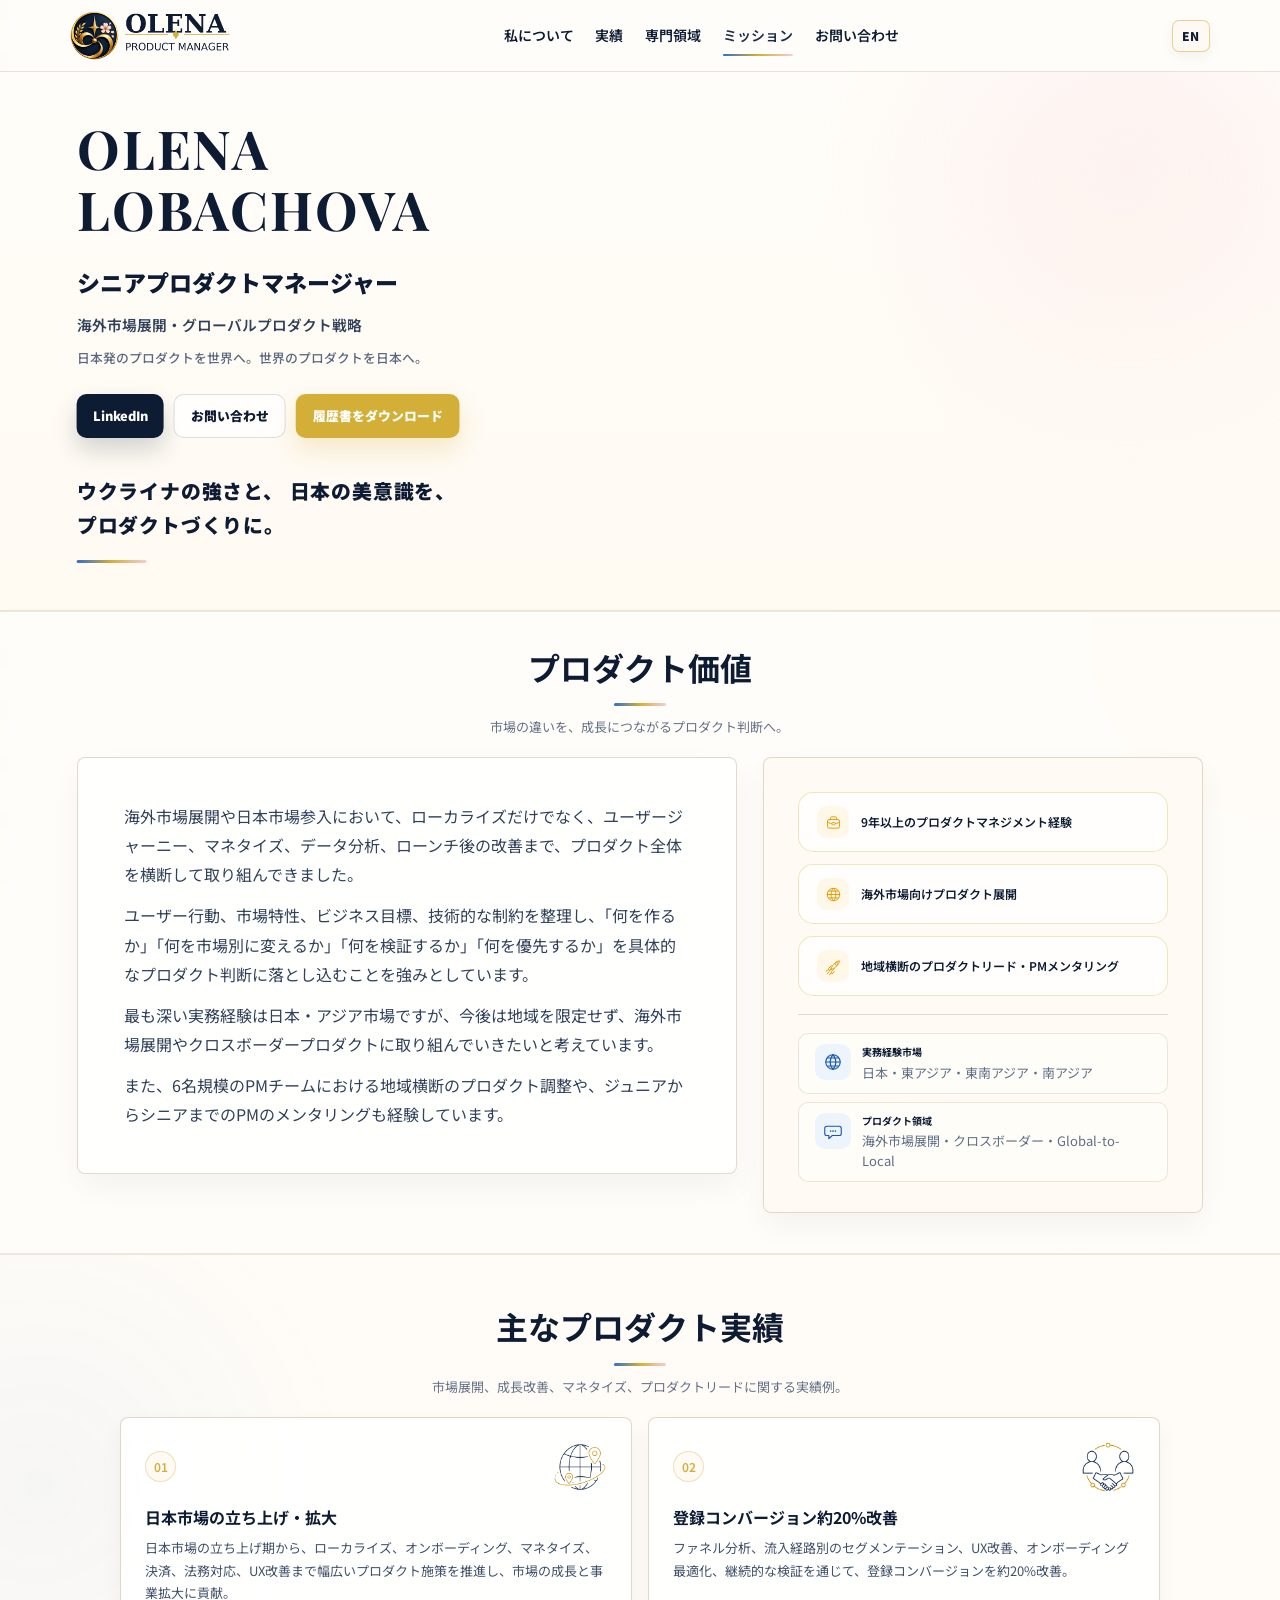
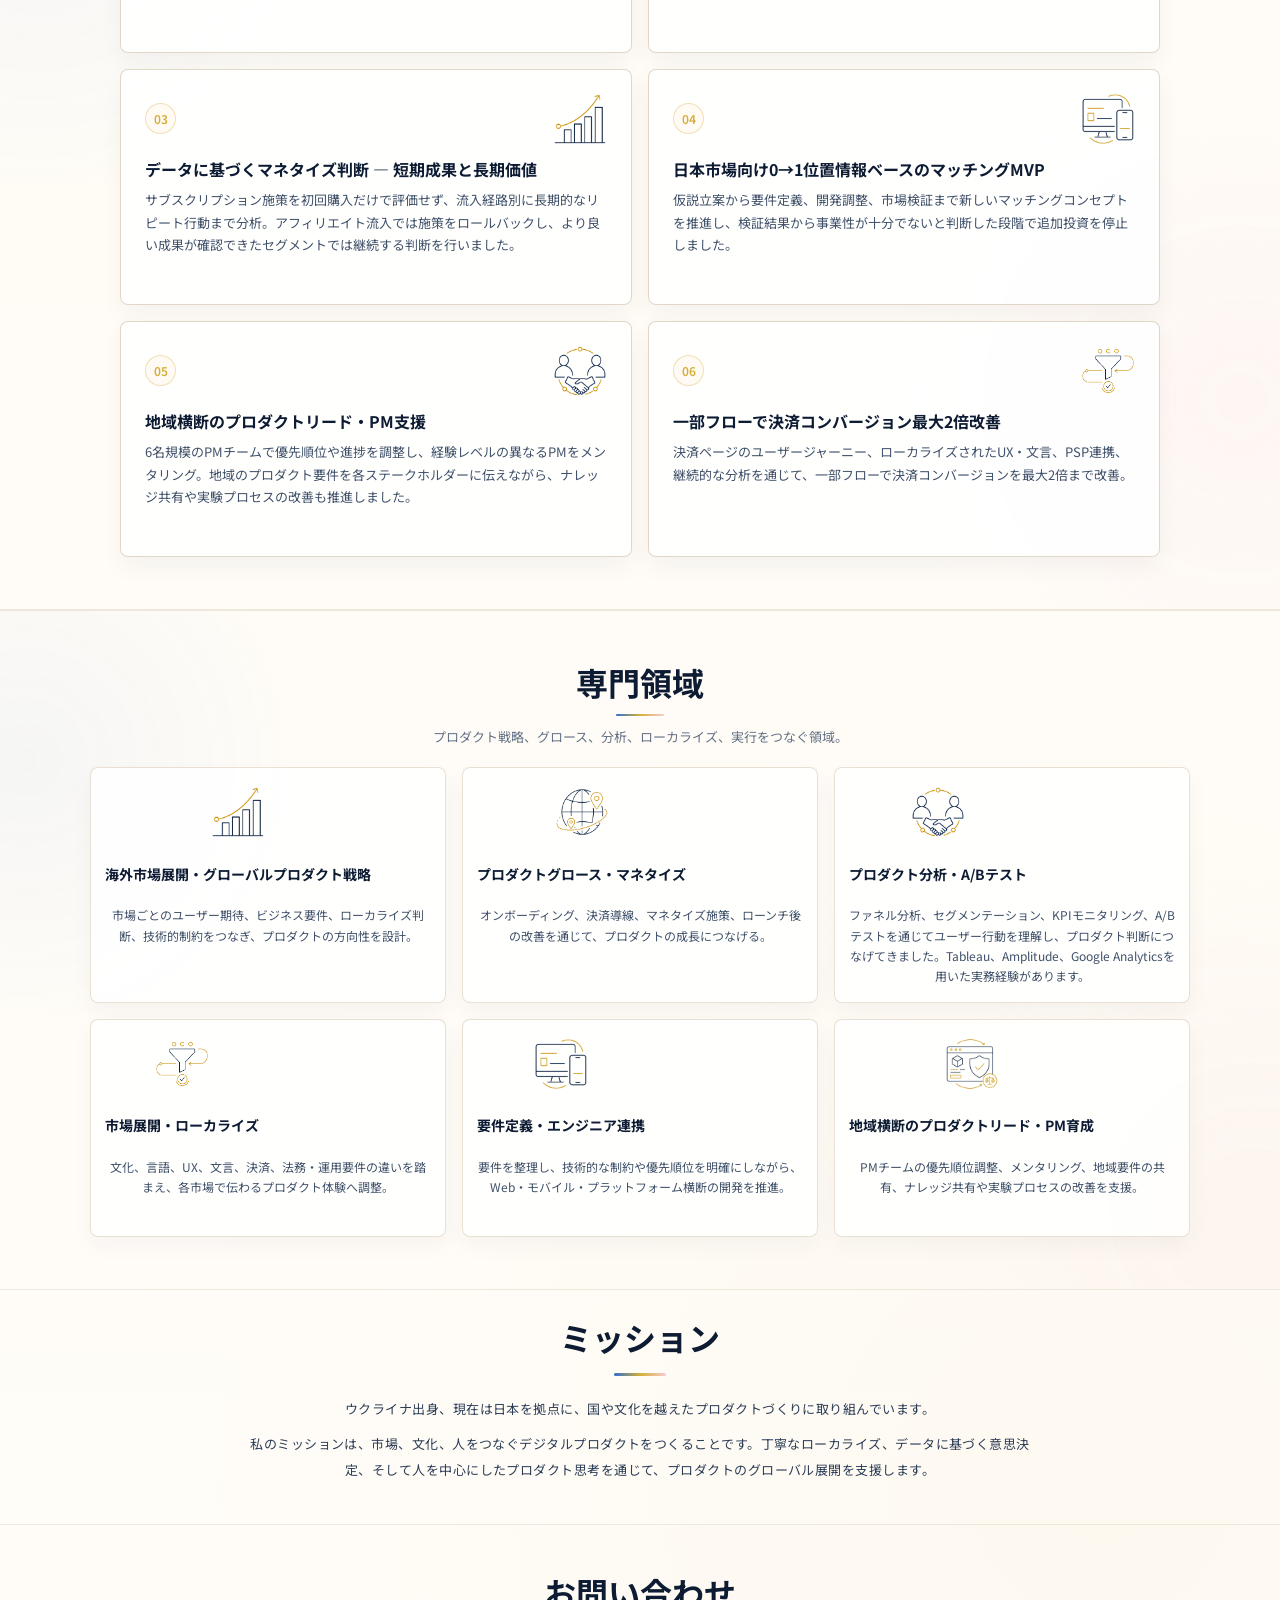
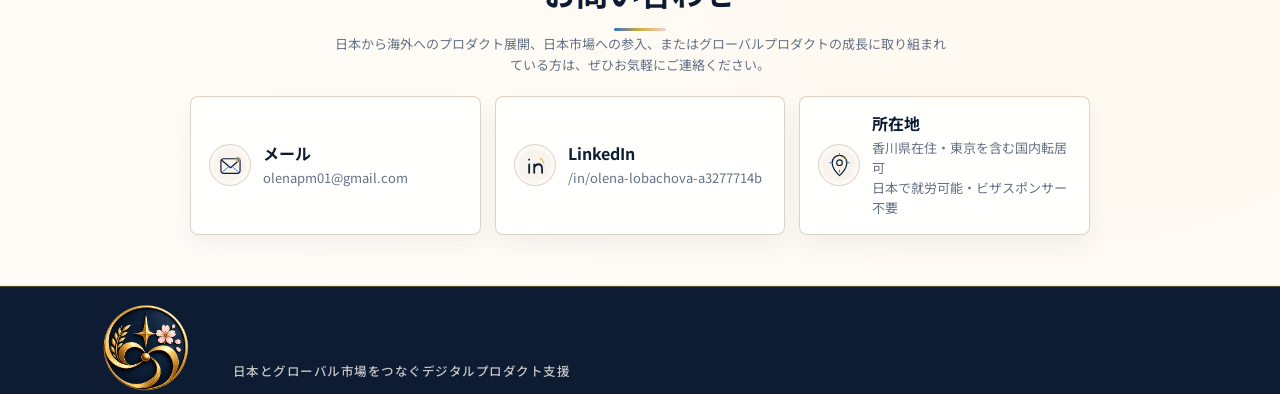
==== commit 8b2bb812: "Update bilingual product positioning" ====
--- a/index.html
+++ b/index.html
@@ -6,20 +6,20 @@
 
     <title>Olena Lobachova | Senior Product Manager</title>
 
-    <meta name="description" content="Senior Product Manager based in Japan, specializing in global web and mobile products, product strategy, localization, KPI-driven improvement and cross-functional collaboration.">
-    <meta name="keywords" content="Product Manager, Senior Product Manager, Global Products, Web Products, Mobile Products, Japan, Kagawa, Localization, Product Strategy, KPI, UX, AI Tools">
+    <meta name="description" content="日本を拠点に、海外市場展開、クロスボーダープロダクト、Global-to-Local戦略、グロース、データ分析、PM支援に取り組むシニアプロダクトマネージャー。">
+    <meta name="keywords" content="Product Manager, Senior Product Manager, International Products, Cross-Border Products, Global-to-Local, Product Growth, Product Analytics, Japan, Kagawa, Localization, Product Strategy, KPI, UX">
     <meta name="author" content="Olena Lobachova">
 
     <!-- Open Graph -->
     <meta property="og:title" content="Olena Lobachova | Senior Product Manager">
-    <meta property="og:description" content="Senior Product Manager for global web and mobile products. Based in Japan.">
+    <meta property="og:description" content="海外市場展開とクロスボーダープロダクトに取り組むシニアプロダクトマネージャー。日本在住。">
     <meta property="og:type" content="website">
     <meta property="og:url" content="https://your-github-username.github.io/your-repository-name/">
 
     <!-- Twitter / X Card -->
     <meta name="twitter:card" content="summary_large_image">
     <meta name="twitter:title" content="Olena Lobachova | Senior Product Manager">
-    <meta name="twitter:description" content="Senior Product Manager for global web and mobile products. Based in Japan.">
+    <meta name="twitter:description" content="海外市場展開とクロスボーダープロダクトに取り組むシニアプロダクトマネージャー。日本在住。">
 
     <!-- Favicon -->
     <link rel="icon" href="assets/favicon/favicon.ico" sizes="any">
@@ -162,7 +162,8 @@
             </h1>
 
             <h2>シニアプロダクトマネージャー</h2>
-            <p class="hero-role">海外市場展開に向けたプロダクト戦略</p>
+            <p class="hero-role">海外市場展開・グローバルプロダクト戦略</p>
+            <p class="hero-support">日本発のプロダクトを世界へ。世界のプロダクトを日本へ。</p>
 
             <div class="hero-buttons">
                 <a href="https://www.linkedin.com/in/olena-lobachova-a3277714b" class="btn-primary" target="_blank" rel="noopener">
@@ -203,15 +204,14 @@
 <section id="value" class="section value-section">
     <div class="container">
         <h2>プロダクト価値</h2>
-        <p class="section-subtitle">市場の違いを、プロダクトの成長戦略へ。</p>
+        <p class="section-subtitle">市場の違いを、成長につながるプロダクト判断へ。</p>
 
         <div class="value-grid">
             <article class="value-main">
-                <p class="value-text-desktop">私は、デジタルプロダクトの海外市場展開において、ローカライズ、UX改善、決済・法務・運用要件の整理から、市場投入後の成長改善まで支援します。</p>
-                <p class="value-text-desktop">市場ごとのユーザー期待、文化的な違い、ビジネス要件を読み解き、プロダクトの優先順位と改善方針を明確にします。</p>
-                <p class="value-text-desktop">強みは、複雑な市場要件をプロダクト判断に落とし込み、チームが実行しやすい形で成長につなげることです。</p>
-                <p class="value-text-mobile">海外市場展開において、ローカライズ、UX改善、決済・法務・運用要件の整理から、市場投入後の成長改善まで支援します。</p>
-                <p class="value-text-mobile">市場ごとの違いをプロダクト判断に落とし込み、実行しやすい改善方針へつなげます。</p>
+                <p>海外市場展開や日本市場参入において、ローカライズだけでなく、ユーザージャーニー、マネタイズ、データ分析、ローンチ後の改善まで、プロダクト全体を横断して取り組んできました。</p>
+                <p>ユーザー行動、市場特性、ビジネス目標、技術的な制約を整理し、「何を作るか」「何を市場別に変えるか」「何を検証するか」「何を優先するか」を具体的なプロダクト判断に落とし込むことを強みとしています。</p>
+                <p>最も深い実務経験は日本・アジア市場ですが、今後は地域を限定せず、海外市場展開やクロスボーダープロダクトに取り組んでいきたいと考えています。</p>
+                <p>また、6名規模のPMチームにおける地域横断のプロダクト調整や、ジュニアからシニアまでのPMのメンタリングも経験しています。</p>
             </article>
 
             <aside class="value-credibility" aria-label="プロダクトマネジメントの経験">
@@ -232,7 +232,7 @@
                         <span class="value-highlight-icon">
                             <img src="assets/icons/value/rocket_gold.svg" alt="">
                         </span>
-                        <span class="value-highlight-text">プラットフォーム横断のプロダクト展開</span>
+                        <span class="value-highlight-text">地域横断のプロダクトリード・PMメンタリング</span>
                     </div>
                 </div>
 
@@ -244,8 +244,8 @@
                             <img src="assets/icons/value/globe_blue.svg" alt="">
                         </span>
                         <div>
-                            <span class="value-info-title">対象市場</span>
-                            <p>東アジア・東南アジア・南アジア・グローバル展開文脈</p>
+                            <span class="value-info-title">実務経験市場</span>
+                            <p>日本・東アジア・東南アジア・南アジア</p>
                         </div>
                     </div>
                     <div class="value-info-block">
@@ -253,8 +253,8 @@
                             <img src="assets/icons/value/chat_blue.svg" alt="">
                         </span>
                         <div>
-                            <span class="value-info-title">言語</span>
-                            <p>英語・日本語・ウクライナ語・ロシア語</p>
+                            <span class="value-info-title">プロダクト領域</span>
+                            <p>海外市場展開・クロスボーダー・Global-to-Local</p>
                         </div>
                     </div>
                 </div>
@@ -266,7 +266,7 @@
 <section id="cases" class="section section-soft cases-section">
     <div class="container">
         <h2>主なプロダクト実績</h2>
-        <p class="section-subtitle">市場展開、成長改善、ローンチ実行に関する実績例。</p>
+        <p class="section-subtitle">市場展開、成長改善、マネタイズ、プロダクトリードに関する実績例。</p>
 
         <div class="case-grid">
             <article class="case-card">
@@ -274,8 +274,8 @@
                     <span class="case-number">01</span>
                     <img src="assets/icons/business/02_market_localization_and_expansion.png" alt="" class="case-icon">
                 </div>
-                <h3>海外市場参入のプロダクト基盤構築</h3>
-                <p>新規市場への参入に向けて、UX、オンボーディング、決済、コミュニケーション、法務・運用要件を整理し、現地ユーザーとパートナー要件に合わせたプロダクト基盤を構築。</p>
+                <h3>日本市場の立ち上げ・拡大</h3>
+                <p>日本市場の立ち上げ期から、ローカライズ、オンボーディング、マネタイズ、決済、法務対応、UX改善まで幅広いプロダクト施策を推進し、市場の成長と事業拡大に貢献。</p>
             </article>
 
             <article class="case-card">
@@ -283,8 +283,8 @@
                     <span class="case-number">02</span>
                     <img src="assets/icons/business/03_market_adaptation_and_partnerships.png" alt="" class="case-icon">
                 </div>
-                <h3>複数サブシステムを横断した新ブランドローンチ</h3>
-                <p>既存プラットフォーム上で新ブランドのローンチを主導。ビジュアル方針、プロダクト設定、サブシステム間の連携、ローンチ実行、公開後の検証までを横断的に調整。</p>
+                <h3>登録コンバージョン約20%改善</h3>
+                <p>ファネル分析、流入経路別のセグメンテーション、UX改善、オンボーディング最適化、継続的な検証を通じて、登録コンバージョンを約20%改善。</p>
             </article>
 
             <article class="case-card">
@@ -292,26 +292,35 @@
                     <span class="case-number">03</span>
                     <img src="assets/icons/business/01_global_to_local_product_strategy.png" alt="" class="case-icon">
                 </div>
-                <h3>登録コンバージョン約20％改善</h3>
-                <p>オンボーディングと登録導線の分析、UX改善、A/Bテスト、KPI確認を通じて、登録完了率を約20％改善。</p>
+                <h3>データに基づくマネタイズ判断 — 短期成果と長期価値</h3>
+                <p>サブスクリプション施策を初回購入だけで評価せず、流入経路別に長期的なリピート行動まで分析。アフィリエイト流入では施策をロールバックし、より良い成果が確認できたセグメントでは継続する判断を行いました。</p>
             </article>
 
             <article class="case-card">
                 <div class="case-card-top">
                     <span class="case-number">04</span>
+                    <img src="assets/icons/business/05_cross_platform_product_execution.png" alt="" class="case-icon">
+                </div>
+                <h3>日本市場向け0→1位置情報ベースのマッチングMVP</h3>
+                <p>仮説立案から要件定義、開発調整、市場検証まで新しいマッチングコンセプトを推進し、検証結果から事業性が十分でないと判断した段階で追加投資を停止しました。</p>
+            </article>
+
+            <article class="case-card">
+                <div class="case-card-top">
+                    <span class="case-number">05</span>
+                    <img src="assets/icons/business/03_market_adaptation_and_partnerships.png" alt="" class="case-icon">
+                </div>
+                <h3>地域横断のプロダクトリード・PM支援</h3>
+                <p>6名規模のPMチームで優先順位や進捗を調整し、経験レベルの異なるPMをメンタリング。地域のプロダクト要件を各ステークホルダーに伝えながら、ナレッジ共有や実験プロセスの改善も推進しました。</p>
+            </article>
+
+            <article class="case-card">
+                <div class="case-card-top">
+                    <span class="case-number">06</span>
                     <img src="assets/icons/business/04_conversion_and_product_flow_optimization.png" alt="" class="case-icon">
                 </div>
                 <h3>一部フローで決済コンバージョン最大2倍改善</h3>
-                <p>市場ごとの決済手段の優先表示、PSP連携、ユーザージャーニー改善により、一部フローで決済コンバージョンを最大2倍まで改善。</p>
-            </article>
-
-            <article class="case-card case-card--wide">
-                <div class="case-card-top">
-                    <span class="case-number">05</span>
-                    <img src="assets/icons/business/06_compliance_aware_product_adaptation.png" alt="" class="case-icon">
-                </div>
-                <h3>法務・市場要件を踏まえたプロダクト改善</h3>
-                <p>法務、パートナー、決済、マーケティング、各地域の要件をプロダクト優先順位、ローンチ条件、ロードマップ調整に反映し、リスクの高い市場でも実行可能な改善を推進。</p>
+                <p>決済ページのユーザージャーニー、ローカライズされたUX・文言、PSP連携、継続的な分析を通じて、一部フローで決済コンバージョンを最大2倍まで改善。</p>
             </article>
         </div>
     </div>
@@ -322,7 +331,7 @@
 
         <h2>専門領域</h2>
         <p class="section-subtitle">
-            プロダクト戦略、ローカライズ、グロース、実行をつなぐ領域。
+            プロダクト戦略、グロース、分析、ローカライズ、実行をつなぐ領域。
         </p>
 
         <div class="expertise-grid expertise-grid-compact">
@@ -331,40 +340,48 @@
                 <div class="expertise-visual">
                     <img src="assets/icons/business/01_global_to_local_product_strategy.png" alt="" class="expertise-icon-img">
                 </div>
-                <h3>グローバル展開のプロダクト戦略</h3>
-                <p>海外市場に向けたプロダクト構想を、現地ユーザーの期待、ビジネス要件、優先順位に合わせて設計。</p>
+                <h3>海外市場展開・グローバルプロダクト戦略</h3>
+                <p>市場ごとのユーザー期待、ビジネス要件、ローカライズ判断、技術的制約をつなぎ、プロダクトの方向性を設計。</p>
             </article>
 
             <article class="expertise-card expertise-compact">
                 <div class="expertise-visual">
                     <img src="assets/icons/business/02_market_localization_and_expansion.png" alt="" class="expertise-icon-img">
                 </div>
-                <h3>市場別ローカライズと拡張性</h3>
-                <p>文化、言語、UX、コミュニケーション、決済環境の違いを踏まえ、各市場で伝わるプロダクト体験へ調整。</p>
+                <h3>プロダクトグロース・マネタイズ</h3>
+                <p>オンボーディング、決済導線、マネタイズ施策、ローンチ後の改善を通じて、プロダクトの成長につなげる。</p>
             </article>
 
             <article class="expertise-card expertise-compact">
                 <div class="expertise-visual">
                     <img src="assets/icons/business/03_market_adaptation_and_partnerships.png" alt="" class="expertise-icon-img">
                 </div>
-                <h3>市場要件とパートナー連携</h3>
-                <p>法務、決済、マーケティング、現地パートナー要件を整理し、プロダクト判断と実行計画に反映。</p>
+                <h3>プロダクト分析・A/Bテスト</h3>
+                <p>ファネル分析、セグメンテーション、KPIモニタリング、A/Bテストを通じてユーザー行動を理解し、プロダクト判断につなげてきました。Tableau、Amplitude、Google Analyticsを用いた実務経験があります。</p>
             </article>
 
             <article class="expertise-card expertise-compact">
                 <div class="expertise-visual">
                     <img src="assets/icons/business/04_conversion_and_product_flow_optimization.png" alt="" class="expertise-icon-img">
                 </div>
-                <h3>コンバージョンと成長改善</h3>
-                <p>登録、オンボーディング、決済、導線改善をデータに基づいて分析し、継続的な成長につなげる。</p>
+                <h3>市場展開・ローカライズ</h3>
+                <p>文化、言語、UX、文言、決済、法務・運用要件の違いを踏まえ、各市場で伝わるプロダクト体験へ調整。</p>
             </article>
 
             <article class="expertise-card expertise-compact">
                 <div class="expertise-visual">
                     <img src="assets/icons/business/05_cross_platform_product_execution.png" alt="" class="expertise-icon-img">
                 </div>
-                <h3>クロスプラットフォーム実行</h3>
-                <p>Web、Android、iOS、プラットフォーム横断のプロダクト開発・改善を、関係者と連携しながら推進。</p>
+                <h3>要件定義・エンジニア連携</h3>
+                <p>要件を整理し、技術的な制約や優先順位を明確にしながら、Web・モバイル・プラットフォーム横断の開発を推進。</p>
+            </article>
+
+            <article class="expertise-card expertise-compact">
+                <div class="expertise-visual">
+                    <img src="assets/icons/business/06_compliance_aware_product_adaptation.png" alt="" class="expertise-icon-img">
+                </div>
+                <h3>地域横断のプロダクトリード・PM育成</h3>
+                <p>PMチームの優先順位調整、メンタリング、地域要件の共有、ナレッジ共有や実験プロセスの改善を支援。</p>
             </article>
 
         </div>
@@ -398,7 +415,7 @@
     <div class="container">
 
         <h2>お問い合わせ</h2>
-        <p class="section-subtitle contact-lead">海外市場向けのプロダクト展開、ローカライズ、成長改善について、お気軽にご連絡ください。</p>
+        <p class="section-subtitle contact-lead">日本から海外へのプロダクト展開、日本市場への参入、またはグローバルプロダクトの成長に取り組まれている方は、ぜひお気軽にご連絡ください。</p>
 
         <div class="contact-layout">
 
@@ -424,7 +441,7 @@
                     <span class="card-icon"><img src="assets/icons/card-location.svg" alt=""></span>
                     <div>
                         <strong>所在地</strong>
-                        <p>香川県, 日本</p>
+                        <p>香川県在住・東京を含む国内転居可<br>日本で就労可能・ビザスポンサー不要</p>
                     </div>
                 </div>
 
--- a/css/style.css
+++ b/css/style.css
@@ -373,6 +373,15 @@
     font-weight:800;
     color:#2f405c;
     margin-bottom:16px;
+}
+
+.hero-support{
+    max-width:520px;
+    margin:-6px 0 24px;
+    color:#5b6880;
+    font-size:clamp(12px, 1vw, 15px);
+    font-weight:500;
+    line-height:1.65;
 }
 
 .hero-location{
@@ -7515,7 +7524,18 @@
     max-width:480px;
     font-size:clamp(13px, 1.22vw, 17px);
     line-height:1.45;
-    margin-bottom:18px;
+    margin-bottom:16px;
+}
+
+.en-business-page .hero-support{
+    max-width:520px;
+    margin:-6px 0 26px;
+    color:#5b6880;
+    font-family:var(--font-body);
+    font-size:clamp(12px, 1vw, 15px);
+    font-weight:500;
+    line-height:1.6;
+    letter-spacing:0;
 }
 
 .en-business-page .hero-buttons{
@@ -7738,7 +7758,7 @@
 
 .en-business-page .expertise-grid,
 .en-business-page .expertise-grid-compact{
-    grid-template-columns:repeat(5, minmax(0,1fr));
+    grid-template-columns:repeat(3, minmax(0,1fr));
 }
 
 .en-business-page .expertise-card,
@@ -7787,7 +7807,7 @@
     }
 
     .en-business-page .expertise-card:nth-child(5){
-        grid-column:2;
+        grid-column:auto;
     }
 }
 
@@ -9651,6 +9671,17 @@
     font-size:clamp(13px, 1.15vw, 16px);
     font-weight:600;
     line-height:1.55;
+    letter-spacing:0;
+}
+
+.ja-business-page .hero-support{
+    max-width:500px;
+    margin:-6px 0 26px;
+    color:#5b6880;
+    font-family:var(--font-body);
+    font-size:clamp(12px, 1vw, 15px);
+    font-weight:500;
+    line-height:1.65;
     letter-spacing:0;
 }
 
@@ -9963,7 +9994,7 @@
 .ja-business-page .expertise-grid,
 .ja-business-page .expertise-grid-compact{
     display:grid;
-    grid-template-columns:repeat(5, minmax(0,1fr));
+    grid-template-columns:repeat(3, minmax(0,1fr));
     gap:16px;
     align-items:stretch;
 }
@@ -10092,7 +10123,7 @@
     }
 
     .ja-business-page .expertise-card:nth-child(5){
-        grid-column:2;
+        grid-column:auto;
     }
 }
 
